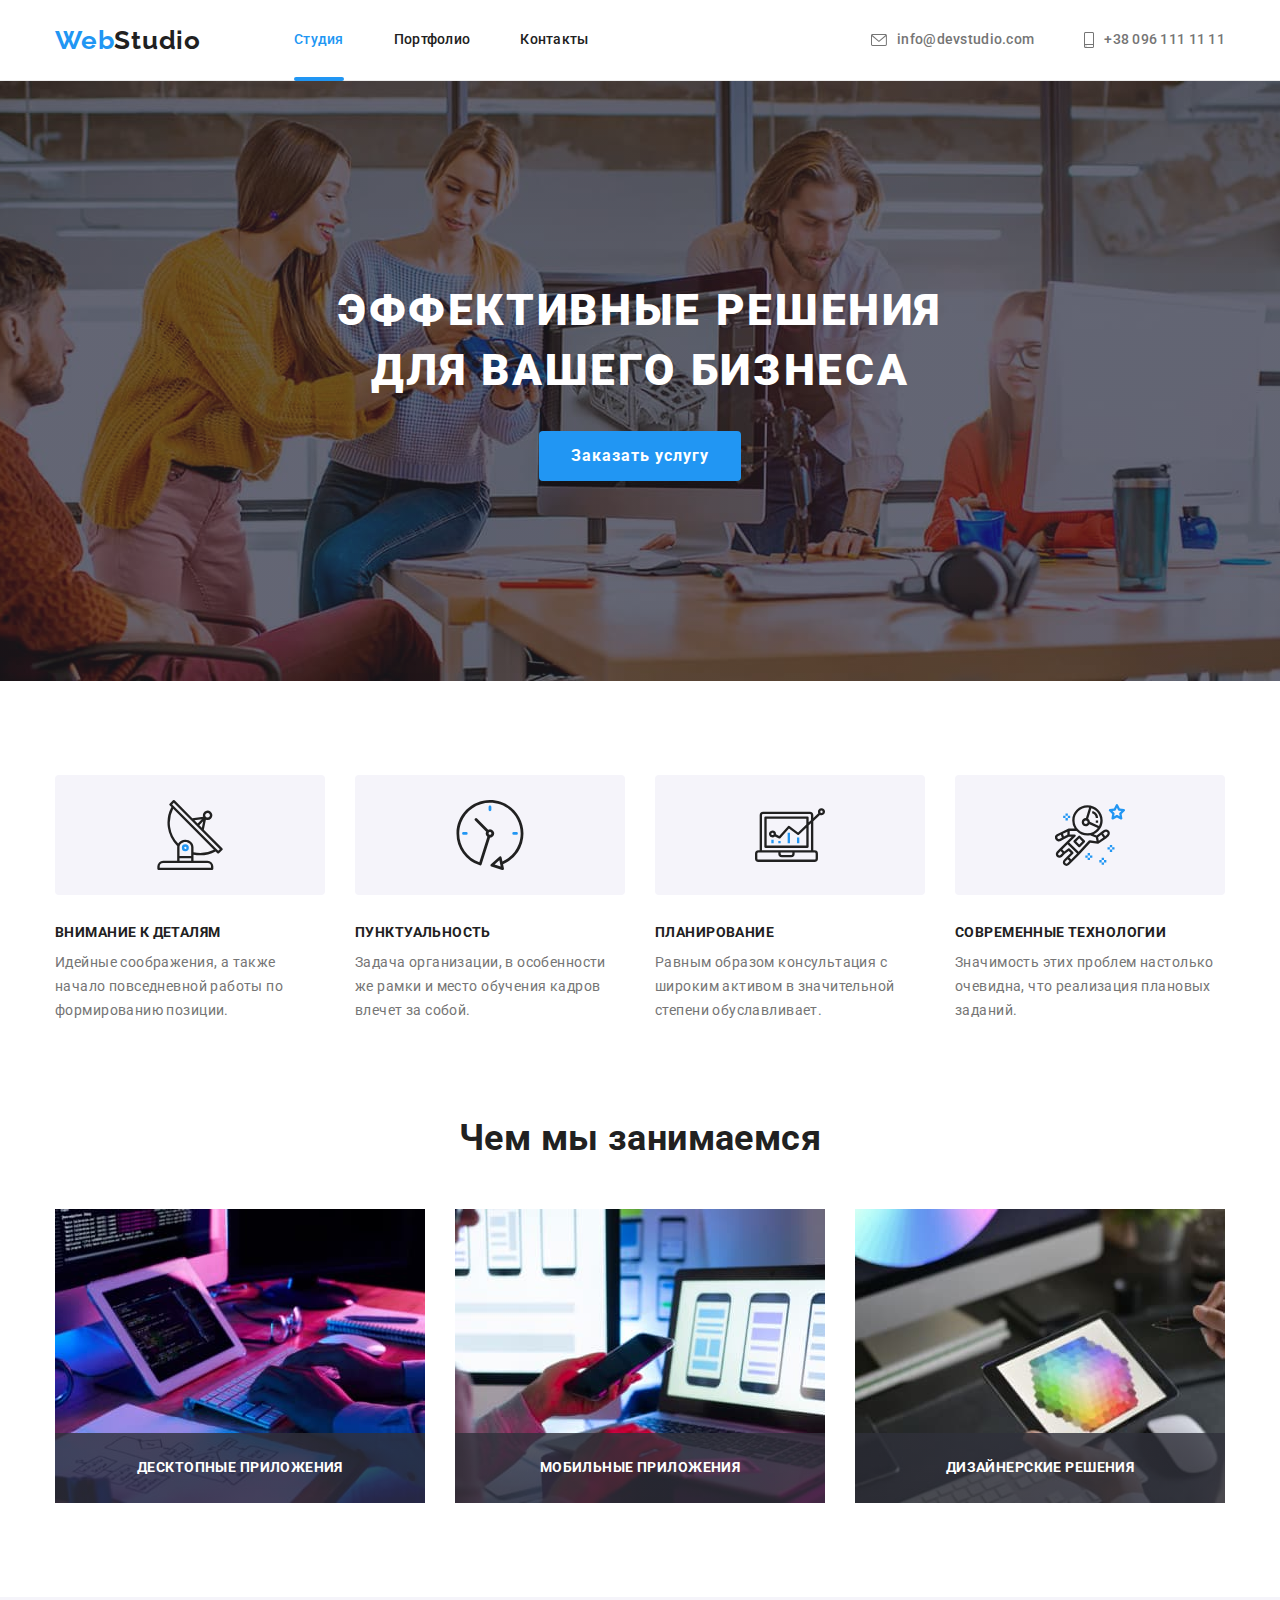
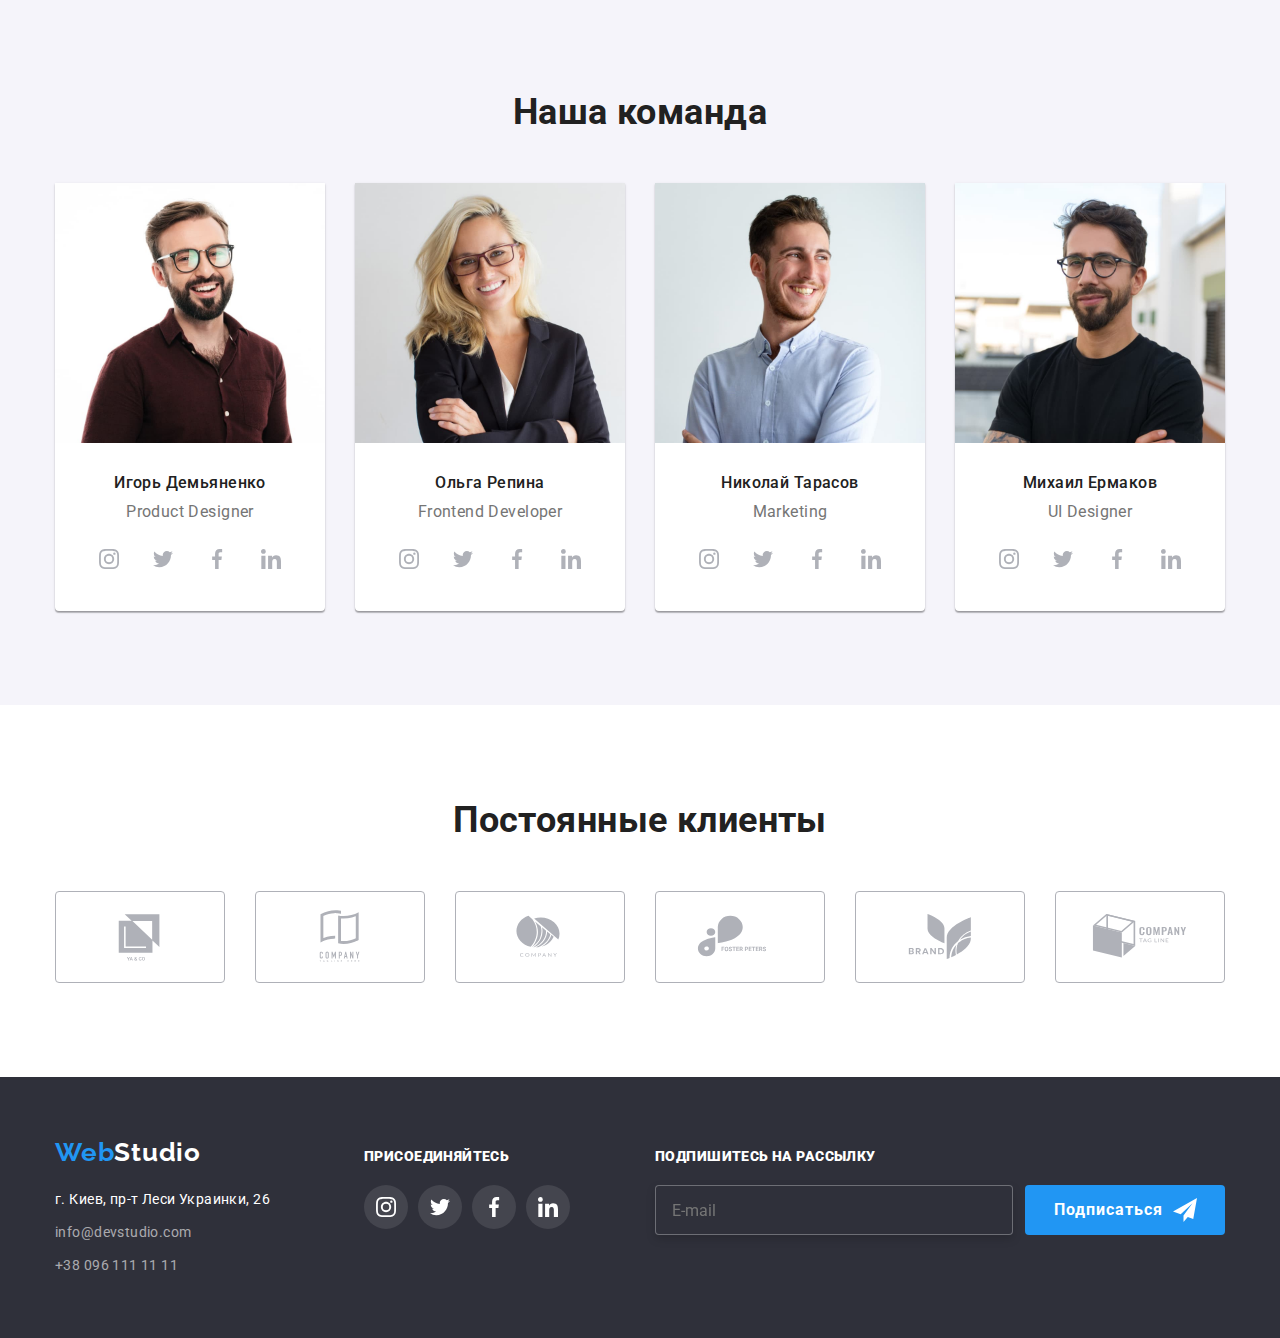
==== index.html @ 96f89a48 "Клонування" ====
<!DOCTYPE html>
<html lang="ru">
  <head>
    <meta charset="UTF-8" />
    <meta http-equiv="X-UA-Compatible" content="IE=edge" />
    <meta name="viewport" content="width=device-width, initial-scale=1.0" />
    <title>Document</title>
    <!--  Шрифти -->
    <link rel="preconnect" href="https://fonts.googleapis.com" />
    <link rel="preconnect" href="https://fonts.gstatic.com" crossorigin />
    <link
      href="https://fonts.googleapis.com/css2?family=Raleway:wght@700&family=Roboto:wght@400;500;700;900&display=swap"
      rel="stylesheet"
    />
    <!-- Нормалізація стилей -->
    <link
      rel="stylesheet"
      href="https://cdn.jsdelivr.net/npm/modern-normalize@1.1.0/modern-normalize.min.css"
    />
    <!-- Кастомні стилі -->
    <link rel="stylesheet" href="./css/main.min.css" />
    <!-- <link rel="stylesheet" href="./css/styles.css" /> -->
  
  </head>
  <body data-body>
    <!-- Секція header -->
    <header class="header">
      <div class="container header-container">
        <a class="logo link" href="./index.html">
          Web<span class="logo-style-black">Studio</span></a
        >
        <nav class="nav">
          <ul class="header__list list">
            <li class="nav__list-item">
              <a class="nav-link link current--link" href="./index.html"
                >Студия</a
              >
            </li>
            <li class="nav__list-item">
              <a class="nav-link link" href="./portfolio.html">Портфолио</a>
            </li>
            <li class="nav__list-item">
              <a class="nav-link link" href="#">Контакты</a>
            </li>
          </ul>
        </nav>
        <ul class="contact header__list list">
          <li class="contact-mail">
            <a class="contact-list link" href="mailto:info@devstudio.com">
              <svg class="contact--icon" width="16" height="12">
                <use href="./images/icons.svg#icon-envelope"></use></svg
              >info@devstudio.com</a
            >
          </li>
          <li class="contact-telephone">
            <a class="contact-list link" href="tel:+380961111111">
              <svg class="contact--icon" width="10" height="16">
                <use href="./images/icons.svg#icon-smartphone"></use>
              </svg>
              +38 096 111 11 11</a
            >
          </li>
        </ul>
      </div>
    </header>
    <!-- Блок унікального контенту на сторінці -->
    <main>
      <!-- Секція Hero -->
      <section class="hero">
        <div class="container">
          <h1 class="main-title">Эффективные решения для вашего бизнеса</h1>
          <button class="btn-main" type="button" data-modal-open>
            Заказать услугу
          </button>
        </div>
      </section>
      <!-- Модальне вікно -->
      <div class="backdrop is-hidden" data-modal>
        <div class="modal">
          <button class="modal-close-btn" type="button" data-modal-close>
            <svg width="18" height="18">
              <use href="./images/icons.svg#icon-closeclose-black"></use>
            </svg>
          </button>
          <form>
            <strong class="sign-up-text"
              >Оставьте свои данные, мы вам перезвоним</strong
            >

            <!-- <span class="agreement-text">Имя</span> -->

            <label for="name" class="form-field">Имя</label>
            <div class="position-icon">
              <input
                class="form-stroke"
                type="text"
                name="name"
                required
                id="name"
              />
              <svg class="icon-inputs" width="12" height="12">
                <use
                  class="modal-form-icon"
                  href="./images/icons.svg#icon-name"
                ></use>
              </svg>
            </div>

            <!-- <span class="agreement-text">Телефон</span> -->
            <label for="tel" class="form-field">Телефон</label>
            <div class="position-icon">
              <input
                class="form-stroke"
                type="tel"
                name="user-tel"
                required
                id="tel"
              />
              <svg class="icon-inputs" width="13" height="13">
                <use href="./images/icons.svg#icon-tel"></use>
              </svg>
            </div>

            <!-- <span class="agreement-text">Почта</span> -->
            <label for="email" class="form-field">Почта</label>
            <div class="position-icon">
              <input
                class="form-stroke"
                type="email"
                name="user-mail"
                required
                id="email"
                placeholder=" "
              />
              <svg class="icon-inputs" width="15" height="12">
                <use href="./images/icons.svg#email-modal-form"></use>
              </svg>
            </div>

            <!-- <span class="agreement-text">Комментарий</span> -->
            <label class="form-field-last">Комментарий</label>
            <div class="position-icon">
              <textarea
                class="form-stroke-comment"
                name="user-comment"
                placeholder="Введите текст"
              ></textarea>
            </div>

            <!-- Agreement -->
            <label class="label-agreement">
              <input class="check-input" type="checkbox" required />
              <span class="checkbox-icon"> </span>
              <span>
                Соглашаюсь с рассылкой и принимаю
                <a class="terms-agreement" href="">Условия договора</a></span
              >
            </label>

            <button class="btn-modal" type="submit">Отправить</button>
          </form>
        </div>
      </div>
      <!-- Секція Benefits -->
      <section class="benefits section">
        <div class="container">
          <h2 class="visually-hidden">Преимущества</h2>
          <ul class="list benefits-list">
            <li class="benefits-title about__benefits__list">
              <div class="benefits-link">
                <svg class="benefits--icon" width="70" height="70">
                  <use href="./images/icons.svg#icon-antenna"></use>
                </svg>
              </div>
              <h3 class="section-tittle tittle-small">Внимание к деталям</h3>
              <p class="benefits-text">
                Идейные соображения, а также начало повседневной работы по
                формированию позиции.
              </p>
            </li>

            <li class="benefits-title about__benefits__list">
              <div class="benefits-link">
                <svg class="benefits--icon" width="70" height="70">
                  <use href="./images/icons.svg#icon-clock"></use>
                </svg>
              </div>
              <h3 class="section-tittle tittle-small">Пунктуальность</h3>
              <p class="benefits-text">
                Задача организации, в особенности же рамки и место обучения
                кадров влечет за собой.
              </p>
            </li>

            <li class="benefits-title about__benefits__list">
              <div class="benefits-link">
                <svg class="benefits--icon" width="70" height="70">
                  <use href="./images/icons.svg#icon-diagram"></use>
                </svg>
              </div>
              <h3 class="section-tittle tittle-small">Планирование</h3>
              <p class="benefits-text">
                Равным образом консультация с широким активом в значительной
                степени обуславливает.
              </p>
            </li>

            <li class="benefits-title about__benefits__list">
              <div class="benefits-link">
                <svg class="benefits--icon" width="70" height="70">
                  <use href="./images/icons.svg#icon-astronaut"></use>
                </svg>
              </div>
              <h3 class="section-tittle tittle-small">
                Современные технологии
              </h3>
              <p class="benefits-text">
                Значимость этих проблем настолько очевидна, что реализация
                плановых заданий.
              </p>
            </li>
          </ul>
        </div>
      </section>
      <!-- Секція  About -->
      <section class="about">
        <div class="container">
          <h2 class="section-tittle tittle-big">Чем мы занимаемся</h2>
          <ul class="list about-list">
            <li class="about__benefits__list img__wrapper">
              <img src="./images/img1.jpg" alt="Верстка" width="370" />
              <p class="about-desk">Десктопные приложения</p>
            </li>
            <li class="about__benefits__list img__wrapper">
              <img src="./images/img2.jpg" alt="Дизайн" width="370" />
              <p class="about-desk">Мобильные приложения</p>
            </li>
            <li class="about__benefits__list img__wrapper">
              <img
                src="./images/img3.jpg"
                alt="Внешнее оформление"
                width="370"
              />
              <p class="about-desk">Дизайнерские решения</p>
            </li>
          </ul>
        </div>
      </section>
      <!-- Секція Team -->
      <section class="team-section section">
        <div class="container">
          <h2 class="section-tittle tittle-big">Наша команда</h2>
          <ul class="list team-list">
            <li class="team-item team-group">
              <img src="./images/imgigor.jpg" alt="Игорь" width="270" />
              <div class="team">
                <h3 class="section-team">Игорь Демьяненко</h3>
                <p class="text-team">Product Designer</p>
                <ul class="list social-media">
                  <li class="social-media-item">
                    <a class="social-media-link" href="">
                      <svg class="social-media-icon" width="20" height="20">
                        <use href="./images/icons.svg#icon-instagram"></use>
                      </svg>
                    </a>
                  </li>
                  <li class="social-media-item">
                    <a class="social-media-link" href="">
                      <svg class="social-media-icon" width="20" height="20">
                        <use href="./images/icons.svg#icon-twitter"></use>
                      </svg>
                    </a>
                  </li>
                  <li class="social-media-item">
                    <a class="social-media-link" href="">
                      <svg class="social-media-icon" width="20" height="20">
                        <use href="./images/icons.svg#icon-facebook"></use>
                      </svg>
                    </a>
                  </li>
                  <li class="social-media-item">
                    <a class="social-media-link" href="">
                      <svg class="social-media-icon" width="20" height="20">
                        <use href="./images/icons.svg#icon-linkedin"></use>
                      </svg>
                    </a>
                  </li>
                </ul>
              </div>
            </li>
            <li class="team-item team-group">
              <img src="./images/imgolga.jpg" alt="Ольга" width="270" />
              <div class="team">
                <h3 class="section-team">Ольга Репина</h3>
                <p class="text-team">Frontend Developer</p>
                <ul class="list social-media">
                  <li class="social-media-item">
                    <a class="social-media-link" href="">
                      <svg class="social-media-icon" width="20" height="20">
                        <use href="./images/icons.svg#icon-instagram"></use>
                      </svg>
                    </a>
                  </li>
                  <li class="social-media-item">
                    <a class="social-media-link" href="">
                      <svg class="social-media-icon" width="20" height="20">
                        <use href="./images/icons.svg#icon-twitter"></use>
                      </svg>
                    </a>
                  </li>
                  <li class="social-media-item">
                    <a class="social-media-link" href="">
                      <svg class="social-media-icon" width="20" height="20">
                        <use href="./images/icons.svg#icon-facebook"></use>
                      </svg>
                    </a>
                  </li>
                  <li class="social-media-item">
                    <a class="social-media-link" href="">
                      <svg class="social-media-icon" width="20" height="20">
                        <use href="./images/icons.svg#icon-linkedin"></use>
                      </svg>
                    </a>
                  </li>
                </ul>
              </div>
            </li>
            <li class="team-item team-group">
              <img src="./images/imgnikolaj.jpg" alt="Николай" width="270" />
              <div class="team">
                <h3 class="section-team">Николай Тарасов</h3>
                <p class="text-team">Marketing</p>
                <ul class="list social-media">
                  <li class="social-media-item">
                    <a class="social-media-link" href="">
                      <svg class="social-media-icon" width="20" height="20">
                        <use href="./images/icons.svg#icon-instagram"></use>
                      </svg>
                    </a>
                  </li>
                  <li class="social-media-item">
                    <a class="social-media-link" href="">
                      <svg class="social-media-icon" width="20" height="20">
                        <use href="./images/icons.svg#icon-twitter"></use>
                      </svg>
                    </a>
                  </li>
                  <li class="social-media-item">
                    <a class="social-media-link" href="">
                      <svg class="social-media-icon" width="20" height="20">
                        <use href="./images/icons.svg#icon-facebook"></use>
                      </svg>
                    </a>
                  </li>
                  <li class="social-media-item">
                    <a class="social-media-link" href="">
                      <svg class="social-media-icon" width="20" height="20">
                        <use href="./images/icons.svg#icon-linkedin"></use>
                      </svg>
                    </a>
                  </li>
                </ul>
              </div>
            </li>
            <li class="team-item team-group">
              <img src="./images/imgmihail.jpg" alt="Михаил" width="270" />
              <div class="team">
                <h3 class="section-team">Михаил Ермаков</h3>
                <p class="text-team">UI Designer</p>
                <ul class="list social-media">
                  <li class="social-media-item">
                    <a aria-label="instagram" class="social-media-link" href="">
                      <svg class="social-media-icon" width="20" height="20">
                        <use href="./images/icons.svg#icon-instagram"></use>
                      </svg>
                    </a>
                  </li>
                  <li class="social-media-item">
                    <a aria-label="twitter" class="social-media-link" href="">
                      <svg class="social-media-icon" width="20" height="20">
                        <use href="./images/icons.svg#icon-twitter"></use>
                      </svg>
                    </a>
                  </li>
                  <li class="social-media-item">
                    <a aria-label="facebook" class="social-media-link" href="">
                      <svg class="social-media-icon" width="20" height="20">
                        <use href="./images/icons.svg#icon-facebook"></use>
                      </svg>
                    </a>
                  </li>
                  <li class="social-media-item">
                    <a aria-label="linkedin" class="social-media-link" href="">
                      <svg class="social-media-icon" width="20" height="20">
                        <use href="./images/icons.svg#icon-linkedin"></use>
                      </svg>
                    </a>
                  </li>
                </ul>
              </div>
            </li>
          </ul>
        </div>
      </section>
      <!-- Секція Regulars -->
      <section class="section">
        <div class="container">
          <h2 class="section-tittle tittle-big">Постоянные клиенты</h2>

          <ul class="list regulars-list">
            <li class="regulars-item">
              <a class="logo-list link" href=""
                ><svg class="regulars-logo" width="106" height="60">
                  <use href="./images/icons.svg#icon-logo-1"></use></svg
              ></a>
            </li>
            <li class="regulars-item">
              <a class="logo-list link" href=""
                ><svg class="regulars-logo" width="106" height="60">
                  <use href="./images/icons.svg#icon-logo-2"></use></svg
              ></a>
            </li>
            <li class="regulars-item">
              <a class="logo-list link" href=""
                ><svg class="regulars-logo" width="106" height="60">
                  <use href="./images/icons.svg#icon-logo-3"></use></svg
              ></a>
            </li>
            <li class="regulars-item">
              <a class="logo-list link" href=""
                ><svg class="regulars-logo" width="106" height="60">
                  <use href="./images/icons.svg#icon-logo-4"></use></svg
              ></a>
            </li>
            <li class="regulars-item">
              <a class="logo-list link" href=""
                ><svg class="regulars-logo" width="106" height="60">
                  <use href="./images/icons.svg#icon-logo-5"></use></svg
              ></a>
            </li>
            <li class="regulars-item">
              <a class="logo-list link" href=""
                ><svg class="regulars-logo" width="106" height="60">
                  <use href="./images/icons.svg#icon-logo-6"></use></svg
              ></a>
            </li>
          </ul>
        </div>
      </section>
    </main>
    <!-- Секція футер -->
    <footer class="page-footer">
      <div class="container footer-box">
        <div class="footer-item-adress">
          <a class="logo link footer-logo" href="./index.html">
            Web<span class="logo-style-white">Studio</span></a
          >
          <address class="footer-logo">
            <ul class="list">
              <li class="footer-text">
                <a
                  class="footer-address footer-address-link link"
                  href="https://goo.gl/maps/SEVTVgyHEndxwq1x7"
                  target="_blank"
                  rel="noreferrer noopener"
                  >г. Киев, пр-т Леси Украинки, 26</a
                >
              </li>
              <li class="footer-text">
                <a
                  class="footer-address footer-address-mail-tel link"
                  href="mailto:info@devstudio.com"
                  >info@devstudio.com</a
                >
              </li>
              <li class="footer-text">
                <a
                  class="footer-address footer-address-mail-tel link"
                  href="tel:+380961111111"
                  >+38 096 111 11 11</a
                >
              </li>
            </ul>
          </address>
        </div>
        <div>
          <p class="section-footer tittle-small">
            <strong>присоединяйтесь</strong>
          </p>
          <ul class="list join-box">
            <li class="footer-social-list">
              <a aria-label="instagram" class="footer-item-link" href="">
                <svg class="social-media-icon" width="20" height="20">
                  <use href="./images/icons.svg#icon-instagram"></use>
                </svg>
              </a>
            </li>
            <li class="footer-social-list">
              <a aria-label="twitter" class="footer-item-link" href="">
                <svg class="social-media-icon" width="20" height="20">
                  <use href="./images/icons.svg#icon-twitter"></use>
                </svg>
              </a>
            </li>
            <li class="footer-social-list">
              <a aria-label="facebook" class="footer-item-link" href="">
                <svg class="social-media-icon" width="20" height="20">
                  <use href="./images/icons.svg#icon-facebook"></use>
                </svg>
              </a>
            </li>
            <li class="footer-social-list">
              <a aria-label="linkedin" class="footer-item-link" href="">
                <svg class="social-media-icon" width="20" height="20">
                  <use href="./images/icons.svg#icon-linkedin"></use>
                </svg>
              </a>
            </li>
          </ul>
        </div>
        <div class="footer-button">
          <p class="section-footer tittle-small">
            <strong>Подпишитесь на рассылку</strong>
          </p>
          <form class="footer-subscribe-section">
            <input
              class="footer-subscribe"
              type="email"
              name="user-mail"
              required
              placeholder="E-mail"
            />
            <button class="btn-footer" type="submit">
              Подписаться<svg class="button-send" width="24" height="24">
                <use href="./images/icons.svg#icon-icon_send"></use>
              </svg>
            </button>
          </form>
        </div>
      </div>
    </footer>
    <script src="./js/modal.js"></script>
  </body>
</html>
---- css/main.min.css ----
.visually-hidden{position:absolute;width:1px;height:1px;margin:-1px;border:0;padding:0;white-space:nowrap;-webkit-clip-path:inset(100%);clip-path:inset(100%);clip:rect(0 0 0 0);overflow:hidden}:root{--main-font: "Roboto";--secondary-font: "Raleway";--main-txt-cl: #757575;--accent-cl: #2196f3;--black-cl: #212121;--white-cl: #ffffff;--hero-footer-bg-cl: #2f303a;--footer-mail-tel-cl: rgba(255, 255, 255, 0.6);--second-cl-btn-main: #188ce8;--background-btn: #f5f4fa;--portfolio-cl: #eeeeee;--header-cl: #ececec;--icon-cl: #afb1b8;--footer-bcg-cl: rgba(255, 255, 255, 0.1);--color-overlay: rgba(33, 150, 243, 0.9);--form-cl: rgba(33, 33, 33, 0.2);--indent: 30px;--anim: 250ms cubic-bezier(0.4, 0, 0.2, 1)}h1,h2,h3,p{margin:0}img{display:block;max-width:100%;height:auto}.list{list-style:none;margin:0;padding:0}.no-scroll{overflow:hidden}.link{text-decoration:none}body{font-family:"Roboto",sans-serif;font-size:14px;letter-spacing:.03em;color:var(--main-txt-cl);background-color:var(--white-cl)}.no-scroll{overflow:hidden}.section{padding-top:94px;padding-bottom:94px}h1,h2,h3,p{margin:0}img{display:block;max-width:100%;height:auto}.list{list-style:none;margin:0;padding:0}.no-scroll{overflow:hidden}.link{text-decoration:none}.card-set{display:-webkit-box;display:-ms-flexbox;display:flex;-ms-flex-wrap:wrap;flex-wrap:wrap;margin-left:calc(-1*var(--indent));margin-top:calc(-1*var(--indent))}.card-set-item{-ms-flex-preferred-size:calc(33.3333333333% - var(--indent));flex-basis:calc(33.3333333333% - var(--indent));margin-left:var(--indent);margin-top:var(--indent)}.overlay-card{position:relative;overflow:hidden}.portfolio-overlay{position:absolute;display:-webkit-box;display:-ms-flexbox;display:flex;-webkit-box-align:center;-ms-flex-align:center;align-items:center;-webkit-box-pack:center;-ms-flex-pack:center;justify-content:center;background-color:var(--color-overlay);top:0;left:0;width:100%;height:100%;padding:63px 24px;-webkit-transform:translateY(100%);transform:translateY(100%);-webkit-transition:-webkit-transform var(--anim);transition:-webkit-transform var(--anim);transition:transform var(--anim);transition:transform var(--anim), -webkit-transform var(--anim);font-size:18px;letter-spacing:.03em;line-height:1.56;color:var(--white-cl)}.portfolio-block:hover .portfolio-overlay,.portfolio-block:focus .portfolio-overlay{-webkit-transform:translateY(0);transform:translateY(0)}.portfolio-block{display:block;-webkit-transition:-webkit-box-shadow var(--anim);transition:-webkit-box-shadow var(--anim);transition:box-shadow var(--anim);transition:box-shadow var(--anim), -webkit-box-shadow var(--anim)}.portfolio-block:hover,.portfolio-block:focus{-webkit-box-shadow:0px 1px 1px rgba(0,0,0,.12),0px 4px 4px rgba(0,0,0,.06),1px 4px 6px rgba(0,0,0,.16);box-shadow:0px 1px 1px rgba(0,0,0,.12),0px 4px 4px rgba(0,0,0,.06),1px 4px 6px rgba(0,0,0,.16)}.text-frame{padding:20px 24px;border:1px solid var(--portfolio-cl);border-top:none}.container{width:1200px;padding-left:15px;padding-right:15px;margin-left:auto;margin-right:auto}.btn-modal{padding:10px 55px 10px 56px;margin-top:30px;margin-left:auto;margin-right:auto;border-radius:4px;border:none;font-family:inherit;font-weight:700;font-size:16px;line-height:1.88;display:-webkit-box;display:-ms-flexbox;display:flex;-webkit-box-align:center;-ms-flex-align:center;align-items:center;text-align:center;letter-spacing:.06em;color:var(--white-cl);background-color:var(--accent-cl);cursor:pointer;-webkit-transition:background-color var(--anim),color var(--anim);transition:background-color var(--anim),color var(--anim)}.btn-modal:hover,.btn-modal:focus{background-color:var(--second-cl-btn-main)}.btn-main{padding:10px 32px;margin-top:30px;margin-left:auto;margin-right:auto;border-radius:4px;border:none;font-family:inherit;font-weight:700;font-size:16px;line-height:1.88;display:-webkit-box;display:-ms-flexbox;display:flex;-webkit-box-align:center;-ms-flex-align:center;align-items:center;text-align:center;letter-spacing:.06em;color:var(--white-cl);background-color:var(--accent-cl);cursor:pointer;-webkit-transition:background-color var(--anim),color var(--anim);transition:background-color var(--anim),color var(--anim)}.btn-main:hover,.btn-main:focus{background-color:var(--second-cl-btn-main)}.btn-footer{width:200px;padding-left:29px;margin-left:12px;border-radius:4px;border:none;font-family:inherit;font-weight:700;font-size:16px;line-height:1.88;display:-webkit-box;display:-ms-flexbox;display:flex;-webkit-box-align:center;-ms-flex-align:center;align-items:center;text-align:center;letter-spacing:.06em;color:var(--white-cl);background-color:var(--accent-cl);cursor:pointer;-webkit-transition:background-color var(--anim),color var(--anim);transition:background-color var(--anim),color var(--anim)}.btn-footer:hover,.btn-footer:focus{background-color:var(--second-cl-btn-main)}.button-send{fill:var(--white-cl);margin-left:10px}.btn-portfolio{padding:6px 22px;border:none;border-radius:4px;font-family:inherit;font-weight:500;font-size:16px;line-height:1.62;text-align:center;letter-spacing:.03em;color:var(--black-cl);background-color:var(--background-btn);cursor:pointer;-webkit-transition:background-color var(--anim),color var(--anim),-webkit-box-shadow var(--anim);transition:background-color var(--anim),color var(--anim),-webkit-box-shadow var(--anim);transition:background-color var(--anim),color var(--anim),box-shadow var(--anim);transition:background-color var(--anim),color var(--anim),box-shadow var(--anim),-webkit-box-shadow var(--anim)}.btn-portfolio:hover,.btn-portfolio:focus{background-color:var(--accent-cl);color:var(--white-cl);-webkit-box-shadow:0px 3px 1px rgba(0,0,0,.1),0px 1px 2px rgba(0,0,0,.08),0px 2px 2px rgba(0,0,0,.12);box-shadow:0px 3px 1px rgba(0,0,0,.1),0px 1px 2px rgba(0,0,0,.08),0px 2px 2px rgba(0,0,0,.12)}.modal-close-btn{position:absolute;top:0;right:0;background-color:var(--white-cl);border-radius:50%;border:1px solid rgba(0,0,0,.1);display:-webkit-box;display:-ms-flexbox;display:flex;-webkit-box-align:center;-ms-flex-align:center;align-items:center;-webkit-box-pack:center;-ms-flex-pack:center;justify-content:center;padding:0;width:30px;height:30px;margin:8px;cursor:pointer;-webkit-transition:fill var(--anim);transition:fill var(--anim)}.modal-close-btn:hover,.modal-close-btn:focus{fill:var(--accent-cl)}.btn-footer{width:200px;padding-left:29px;margin-left:12px;border-radius:4px;border:none;font-family:inherit;font-weight:700;font-size:16px;line-height:1.88;display:-webkit-box;display:-ms-flexbox;display:flex;-webkit-box-align:center;-ms-flex-align:center;align-items:center;text-align:center;letter-spacing:.06em;color:var(--white-cl);background-color:var(--accent-cl);cursor:pointer;-webkit-transition:background-color var(--anim),color var(--anim);transition:background-color var(--anim),color var(--anim)}.btn-footer:hover,.btn-footer:focus{background-color:var(--second-cl-btn-main)}.button-send{fill:var(--white-cl);margin-left:10px}.list-button{display:-webkit-box;display:-ms-flexbox;display:flex;-webkit-box-pack:center;-ms-flex-pack:center;justify-content:center;margin-bottom:50px}.portfolio-btn-list:not(:last-child){margin-right:8px}.btn-portfolio{padding:6px 22px;border:none;border-radius:4px;font-family:inherit;font-weight:500;font-size:16px;line-height:1.62;text-align:center;letter-spacing:.03em;color:var(--black-cl);background-color:var(--background-btn);cursor:pointer;-webkit-transition:background-color var(--anim),color var(--anim),-webkit-box-shadow var(--anim);transition:background-color var(--anim),color var(--anim),-webkit-box-shadow var(--anim);transition:background-color var(--anim),color var(--anim),box-shadow var(--anim);transition:background-color var(--anim),color var(--anim),box-shadow var(--anim),-webkit-box-shadow var(--anim)}.btn-portfolio:hover,.btn-portfolio:focus{background-color:var(--accent-cl);color:var(--white-cl);-webkit-box-shadow:0px 3px 1px rgba(0,0,0,.1),0px 1px 2px rgba(0,0,0,.08),0px 2px 2px rgba(0,0,0,.12);box-shadow:0px 3px 1px rgba(0,0,0,.1),0px 1px 2px rgba(0,0,0,.08),0px 2px 2px rgba(0,0,0,.12)}.main-title{width:696px;margin-left:auto;margin-right:auto;font-weight:900;font-size:44px;text-align:center;line-height:1.36;letter-spacing:.06em;text-transform:uppercase;color:var(--white-cl)}.section-tittle{font-weight:700;color:var(--black-cl)}.tittle-big{font-size:36px;line-height:1.17;text-align:center;margin-bottom:50px}.tittle-small{font-size:14px;line-height:1.14;text-transform:uppercase}.tittle-portfolio{font-weight:700;font-size:18px;line-height:2;letter-spacing:.06em;color:var(--black-cl);margin-bottom:4px}.text-portfolio{font-size:16px;line-height:1.88;color:var(--main-txt-cl)}.sign-up-text{display:inline-block;color:var(--black-cl);font-size:20px;line-height:23px;text-align:center;margin-bottom:12px}.form-field{display:-webkit-box;display:-ms-flexbox;display:flex;-webkit-box-orient:vertical;-webkit-box-direction:normal;-ms-flex-direction:column;flex-direction:column;text-align:start;font-size:12px;line-height:1.17;letter-spacing:.01em;margin-bottom:4px}.form-field-last{display:-webkit-box;display:-ms-flexbox;display:flex;-webkit-box-orient:vertical;-webkit-box-direction:normal;-ms-flex-direction:column;flex-direction:column;text-align:start;margin-bottom:4px;font-size:12px;line-height:1.17;letter-spacing:.01em}.position-icon{position:relative}.position-icon:focus-within .form-stroke,.position-icon:hover .form-stroke{border-color:var(--color-overlay)}.icon-inputs{position:absolute;top:14px;left:15px;fill:var(--black-cl);-webkit-transition:fill var(--anim);transition:fill var(--anim)}.position-icon:focus-within .icon-inputs,.position-icon:hover .icon-inputs{fill:var(--color-overlay)}.form-stroke{width:448px;height:40px;border:1px solid var(--form-cl);border-radius:4px;padding:12px 16px;padding-left:42px;margin-bottom:10px;outline:rgba(0,0,0,0);-webkit-transition:border-color var(--anim);transition:border-color var(--anim)}.form-stroke-comment{width:448px;height:120px;border:1px solid var(--form-cl);border-radius:4px;padding:12px 16px;resize:none;font-size:12px;line-height:1.16;letter-spacing:.01em;margin-bottom:20px;outline:rgba(0,0,0,0);-webkit-transition:border-color var(--anim);transition:border-color var(--anim)}.position-icon:focus-within .form-stroke-comment,.position-icon:hover .form-stroke-comment{border-color:var(--color-overlay)}.terms-agreement{color:var(--color-overlay)}.backdrop{position:fixed;top:0;left:0;z-index:1000;width:100%;height:100%;background-color:rgba(0,0,0,.2);opacity:1;visibility:visible;pointer-events:initial;-webkit-transition:opacity var(--anim),visibility var(--anim);transition:opacity var(--anim),visibility var(--anim)}.is-hidden{opacity:0;visibility:hidden;pointer-events:none}.modal{position:absolute;top:50%;left:50%;-webkit-transform:translate(-50%, -50%);transform:translate(-50%, -50%);width:528px;height:581px;padding:40px;background-color:var(--white-cl);-webkit-box-shadow:0px 1px 3px rgba(0,0,0,.12),0px 1px 1px rgba(0,0,0,.14),0px 2px 1px rgba(0,0,0,.2);box-shadow:0px 1px 3px rgba(0,0,0,.12),0px 1px 1px rgba(0,0,0,.14),0px 2px 1px rgba(0,0,0,.2);border-radius:4px}.modal-close-btn{position:absolute;top:0;right:0;background-color:var(--white-cl);border-radius:50%;border:1px solid rgba(0,0,0,.1);display:-webkit-box;display:-ms-flexbox;display:flex;-webkit-box-align:center;-ms-flex-align:center;align-items:center;-webkit-box-pack:center;-ms-flex-pack:center;justify-content:center;padding:0;width:30px;height:30px;margin:8px;cursor:pointer;-webkit-transition:fill var(--anim);transition:fill var(--anim)}.modal-close-btn:hover,.modal-close-btn:focus{fill:var(--accent-cl)}.header{border-bottom:1px solid var(--header-cl)}.header-container{display:-webkit-box;display:-ms-flexbox;display:flex;-webkit-box-align:center;-ms-flex-align:center;align-items:center}.header__list{display:-webkit-box;display:-ms-flexbox;display:flex;margin-left:auto}.header__list .contact-mail+.contact-telephone{margin-left:50px}.logo{font-family:var(--secondary-font),sans-serif;font-weight:700;font-size:26px;line-height:1.19;letter-spacing:.03em;color:var(--accent-cl);margin-right:93px}.logo-style-black{color:var(--black-cl)}.logo-style-white{color:var(--white-cl)}.nav-link{display:block;padding-top:32px;padding-bottom:32px;font-weight:500;font-size:14px;line-height:1.14;letter-spacing:.02em;color:var(--black-cl);-webkit-transition:color var(--anim);transition:color var(--anim)}.nav__list-item:not(:last-child){margin-right:50px}.current--link{position:relative;display:-webkit-box;display:-ms-flexbox;display:flex;-webkit-box-align:center;-ms-flex-align:center;align-items:center;color:var(--accent-cl)}.current--link::before{position:absolute;content:"";bottom:0;left:0;display:inline-block;width:100%;height:4px;background-color:var(--accent-cl);border-radius:2px;-webkit-transform:translateY(1px);transform:translateY(1px)}.nav__list-item{position:relative}.nav__list-item:hover,.nav__list-item:focus{color:var(--accent-cl)}.contact-list{display:-webkit-box;display:-ms-flexbox;display:flex;-webkit-box-align:center;-ms-flex-align:center;align-items:center;font-weight:500;font-size:14px;line-height:1.14;letter-spacing:.02em;color:var(--main-txt-cl);-webkit-transition:color var(--anim);transition:color var(--anim)}.contact-list:hover,.contact-list:focus{color:var(--accent-cl)}.contact--icon{fill:currentColor;margin-right:10px}.hero{background-color:var(--hero-footer-bg-cl);background-image:-webkit-gradient(linear, left top, right top, from(rgba(47, 48, 58, 0.4)), to(rgba(47, 48, 58, 0.4))),url(../images/hero/background.jpg);background-image:linear-gradient(to right, rgba(47, 48, 58, 0.4), rgba(47, 48, 58, 0.4)),url(../images/hero/background.jpg);background-repeat:no-repeat;background-position:center;background-size:cover;max-width:1600px;height:600px;margin-left:auto;margin-right:auto;padding-top:200px;padding-bottom:200px}.benefits-text{font-size:14px;line-height:1.71;margin-top:10px}.benefits-title{max-width:270px}.benefits-list{display:-webkit-box;display:-ms-flexbox;display:flex}.benefits-link{display:-webkit-box;display:-ms-flexbox;display:flex;-webkit-box-align:center;-ms-flex-align:center;align-items:center;-webkit-box-pack:center;-ms-flex-pack:center;justify-content:center;width:270px;height:120px;background-color:var(--background-btn);border-radius:4px;margin-bottom:30px}.benefits--icon{fill:currentColor}.about{padding-bottom:94px}.about__benefits__list:not(:last-child){margin-right:30px}.about-list{display:-webkit-box;display:-ms-flexbox;display:flex;-ms-flex-preferred-size:370px;flex-basis:370px}.img__wrapper{position:relative}.about-desk{display:-webkit-box;display:-ms-flexbox;display:flex;-webkit-box-pack:center;-ms-flex-pack:center;justify-content:center;-webkit-box-align:center;-ms-flex-align:center;align-items:center;font-weight:700;color:var(--white-cl);font-size:14px;line-height:1.14;text-transform:uppercase;position:absolute;background-image:-webkit-gradient(linear, left top, right top, from(rgba(47, 48, 58, 0.8)), to(rgba(47, 48, 58, 0.8)));background-image:linear-gradient(to right, rgba(47, 48, 58, 0.8), rgba(47, 48, 58, 0.8));width:370px;height:70px;bottom:0}.team-list{display:-webkit-box;display:-ms-flexbox;display:flex}.team-group{-ms-flex-preferred-size:270px;flex-basis:270px;background-color:var(--white-cl);-webkit-box-shadow:0px 1px 3px rgba(0,0,0,.12),0px 1px 1px rgba(0,0,0,.14),0px 2px 1px rgba(0,0,0,.2);box-shadow:0px 1px 3px rgba(0,0,0,.12),0px 1px 1px rgba(0,0,0,.14),0px 2px 1px rgba(0,0,0,.2);border-radius:0px 0px 4px 4px}.team{padding-top:30px;padding-bottom:30px}.section-team{font-weight:500;font-size:16px;line-height:1.19;color:var(--black-cl);text-align:center;margin-bottom:10px}.text-team{margin-bottom:16px;font-size:16px;line-height:1.19;text-align:center}.team-section{background:var(--background-btn)}.team-item:not(:last-child){margin-right:30px}.social-media{display:-webkit-box;display:-ms-flexbox;display:flex;-webkit-box-pack:center;-ms-flex-pack:center;justify-content:center}.social-media-item:not(:last-child){margin-right:10px}.social-media-link{display:-webkit-box;display:-ms-flexbox;display:flex;-webkit-box-align:center;-ms-flex-align:center;align-items:center;-webkit-box-pack:center;-ms-flex-pack:center;justify-content:center;width:44px;height:44px;color:var(--icon-cl);border-radius:50%;-webkit-transition:color var(--anim),background-color var(--anim);transition:color var(--anim),background-color var(--anim)}.social-media-link:hover,.social-media-link:focus{background-color:var(--accent-cl);color:var(--white-cl)}.social-media-icon{fill:currentColor}.regulars-list{display:-webkit-box;display:-ms-flexbox;display:flex;-webkit-box-pack:center;-ms-flex-pack:center;justify-content:center}.regulars-item:not(:last-child){margin-right:30px}.regulars-logo{fill:currentColor}.logo-list{color:var(--icon-cl);display:-webkit-box;display:-ms-flexbox;display:flex;width:170px;height:92px;-webkit-box-pack:center;-ms-flex-pack:center;justify-content:center;-webkit-box-align:center;-ms-flex-align:center;align-items:center;border:1px solid var(--icon-cl);border-radius:4px;-webkit-transition:color var(--anim),border-color var(--anim);transition:color var(--anim),border-color var(--anim)}.logo-list:hover,.logo-list:focus{color:var(--accent-cl);border-color:var(--accent-cl)}.portfolio-block{display:block;-webkit-transition:-webkit-box-shadow var(--anim);transition:-webkit-box-shadow var(--anim);transition:box-shadow var(--anim);transition:box-shadow var(--anim), -webkit-box-shadow var(--anim)}.portfolio-block:hover,.portfolio-block:focus{-webkit-box-shadow:0px 1px 1px rgba(0,0,0,.12),0px 4px 4px rgba(0,0,0,.06),1px 4px 6px rgba(0,0,0,.16);box-shadow:0px 1px 1px rgba(0,0,0,.12),0px 4px 4px rgba(0,0,0,.06),1px 4px 6px rgba(0,0,0,.16)}.text-frame{padding:20px 24px;border:1px solid var(--portfolio-cl);border-top:none}.page-footer{background:var(--hero-footer-bg-cl);padding-top:60px;padding-bottom:60px}.footer-address{font-size:14px;line-height:1.71;letter-spacing:.03em;font-style:normal;-webkit-transition:color var(--anim);transition:color var(--anim)}.footer-address:hover,.footer-address:focus{color:var(--accent-cl)}.footer-box{display:-webkit-box;display:-ms-flexbox;display:flex;-webkit-box-align:baseline;-ms-flex-align:baseline;align-items:baseline}.footer-item-adress{margin-right:70px}.footer-address-link{color:var(--white-cl)}.footer-address-mail-tel{color:var(--footer-mail-tel-cl)}.footer-text:not(:last-child){margin-bottom:9px}.footer-logo{margin-top:20px}.footer-item-link{display:-webkit-box;display:-ms-flexbox;display:flex;-webkit-box-align:center;-ms-flex-align:center;align-items:center;-webkit-box-pack:center;-ms-flex-pack:center;justify-content:center;width:44px;height:44px;color:var(--white-cl);background-color:var(--footer-bcg-cl);border-radius:50%;-webkit-transition:background-color var(--anim);transition:background-color var(--anim)}.footer-item-link:hover,.footer-item-link:focus{background-color:var(--accent-cl)}.section-footer{font-weight:700;color:var(--white-cl);margin-bottom:20px}.footer-social-list{margin-right:10px}.footer-social{display:-webkit-box;display:-ms-flexbox;display:flex;-webkit-box-align:baseline;-ms-flex-align:baseline;align-items:baseline;margin-bottom:20px}.join-box{display:-webkit-box;display:-ms-flexbox;display:flex}.footer-button{margin-left:auto}.footer-subscribe{width:358px;height:50px;padding-left:16px;padding-bottom:15px;padding-top:15px;font-size:16px;line-height:1.14;color:var(--white-cl);background-color:var(--hero-footer-bg-cl);border:1px solid rgba(255,255,255,.3);-webkit-filter:drop-shadow(0px 4px 4px rgba(0, 0, 0, 0.15));filter:drop-shadow(0px 4px 4px rgba(0, 0, 0, 0.15));border-radius:4px;-webkit-transition:border-color var(--anim);transition:border-color var(--anim)}.footer-subscribe-section{display:-webkit-box;display:-ms-flexbox;display:flex}.footer-subscribe-section:hover .footer-subscribe,.footer-subscribe-section:focus .footer-subscribe{border-color:var(--color-overlay)}/*# sourceMappingURL=main.min.css.map */
---- css/styles.css ----

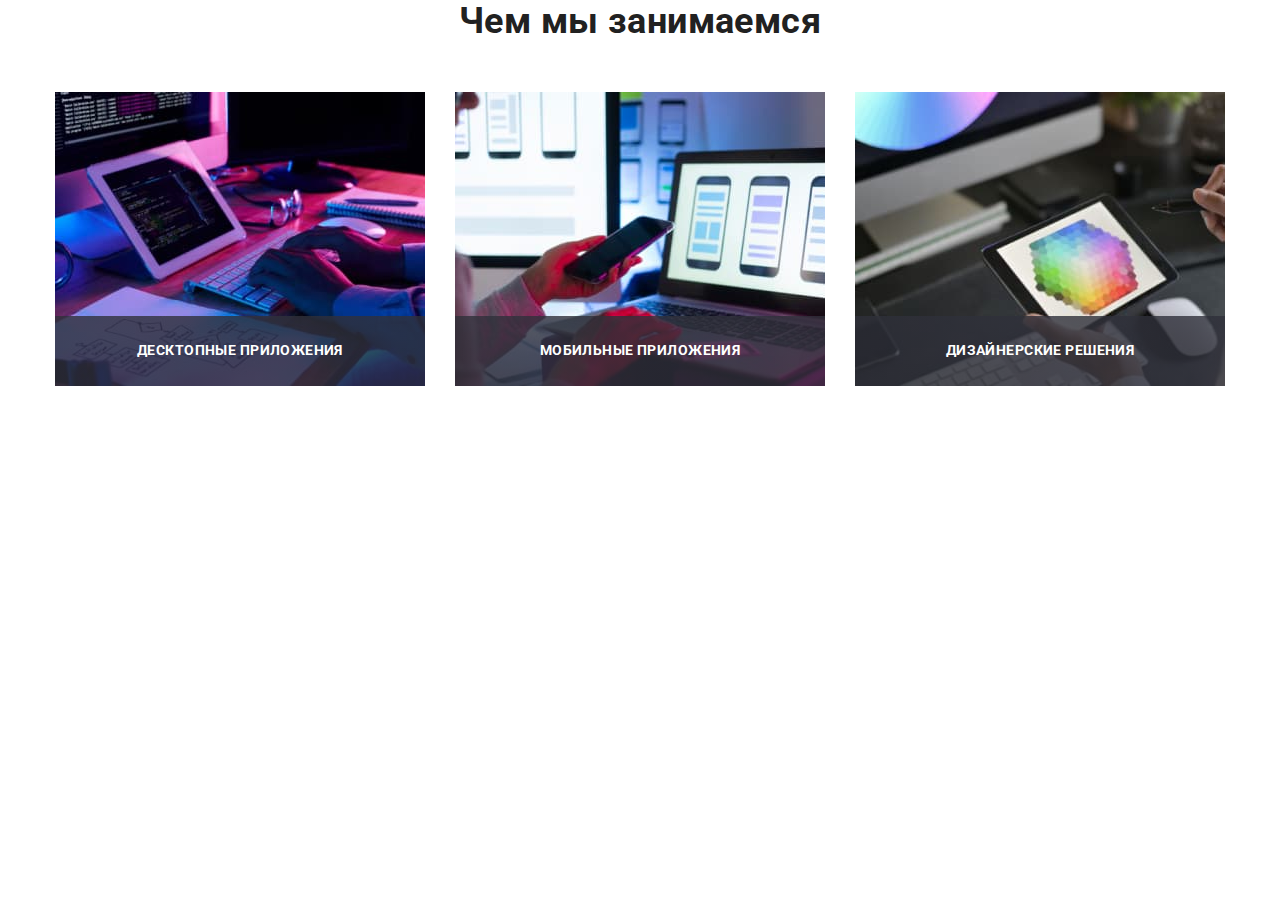
==== commit c9bfa2c2: "комміт" ====
--- a/index.html
+++ b/index.html
@@ -24,7 +24,7 @@
   </head>
   <body data-body>
     <!-- Секція header -->
-    <header class="header">
+    <!-- <header class="header">
       <div class="container header-container">
         <a class="logo link" href="./index.html">
           Web<span class="logo-style-black">Studio</span></a
@@ -62,11 +62,11 @@
           </li>
         </ul>
       </div>
-    </header>
+    </header> -->
     <!-- Блок унікального контенту на сторінці -->
     <main>
       <!-- Секція Hero -->
-      <section class="hero">
+      <!-- <section class="hero">
         <div class="container">
           <h1 class="main-title">Эффективные решения для вашего бизнеса</h1>
           <button class="btn-main" type="button" data-modal-open>
@@ -75,7 +75,7 @@
         </div>
       </section>
       <!-- Модальне вікно -->
-      <div class="backdrop is-hidden" data-modal>
+      <!-- <div class="backdrop is-hidden" data-modal>
         <div class="modal">
           <button class="modal-close-btn" type="button" data-modal-close>
             <svg width="18" height="18">
@@ -86,8 +86,6 @@
             <strong class="sign-up-text"
               >Оставьте свои данные, мы вам перезвоним</strong
             >
-
-            <!-- <span class="agreement-text">Имя</span> -->
 
             <label for="name" class="form-field">Имя</label>
             <div class="position-icon">
@@ -106,7 +104,7 @@
               </svg>
             </div>
 
-            <!-- <span class="agreement-text">Телефон</span> -->
+           
             <label for="tel" class="form-field">Телефон</label>
             <div class="position-icon">
               <input
@@ -121,7 +119,7 @@
               </svg>
             </div>
 
-            <!-- <span class="agreement-text">Почта</span> -->
+            
             <label for="email" class="form-field">Почта</label>
             <div class="position-icon">
               <input
@@ -137,7 +135,7 @@
               </svg>
             </div>
 
-            <!-- <span class="agreement-text">Комментарий</span> -->
+            
             <label class="form-field-last">Комментарий</label>
             <div class="position-icon">
               <textarea
@@ -145,10 +143,10 @@
                 name="user-comment"
                 placeholder="Введите текст"
               ></textarea>
-            </div>
+            </div> -->
 
             <!-- Agreement -->
-            <label class="label-agreement">
+            <!-- <label class="label-agreement">
               <input class="check-input" type="checkbox" required />
               <span class="checkbox-icon"> </span>
               <span>
@@ -162,7 +160,7 @@
         </div>
       </div>
       <!-- Секція Benefits -->
-      <section class="benefits section">
+      <!-- <section class="benefits section">
         <div class="container">
           <h2 class="visually-hidden">Преимущества</h2>
           <ul class="list benefits-list">
@@ -220,8 +218,8 @@
               </p>
             </li>
           </ul>
-        </div>
-      </section>
+        </div> -->
+      </section> 
       <!-- Секція  About -->
       <section class="about">
         <div class="container">
@@ -247,7 +245,7 @@
         </div>
       </section>
       <!-- Секція Team -->
-      <section class="team-section section">
+      <!-- <section class="team-section section">
         <div class="container">
           <h2 class="section-tittle tittle-big">Наша команда</h2>
           <ul class="list team-list">
@@ -401,9 +399,9 @@
             </li>
           </ul>
         </div>
-      </section>
+      </section> --> 
       <!-- Секція Regulars -->
-      <section class="section">
+      <!-- <section class="section">
         <div class="container">
           <h2 class="section-tittle tittle-big">Постоянные клиенты</h2>
 
@@ -446,10 +444,10 @@
             </li>
           </ul>
         </div>
-      </section>
+      </section> -->
     </main>
     <!-- Секція футер -->
-    <footer class="page-footer">
+    <!-- <footer class="page-footer">
       <div class="container footer-box">
         <div class="footer-item-adress">
           <a class="logo link footer-logo" href="./index.html">
@@ -538,7 +536,7 @@
           </form>
         </div>
       </div>
-    </footer>
+    </footer> -->
     <script src="./js/modal.js"></script>
   </body>
 </html>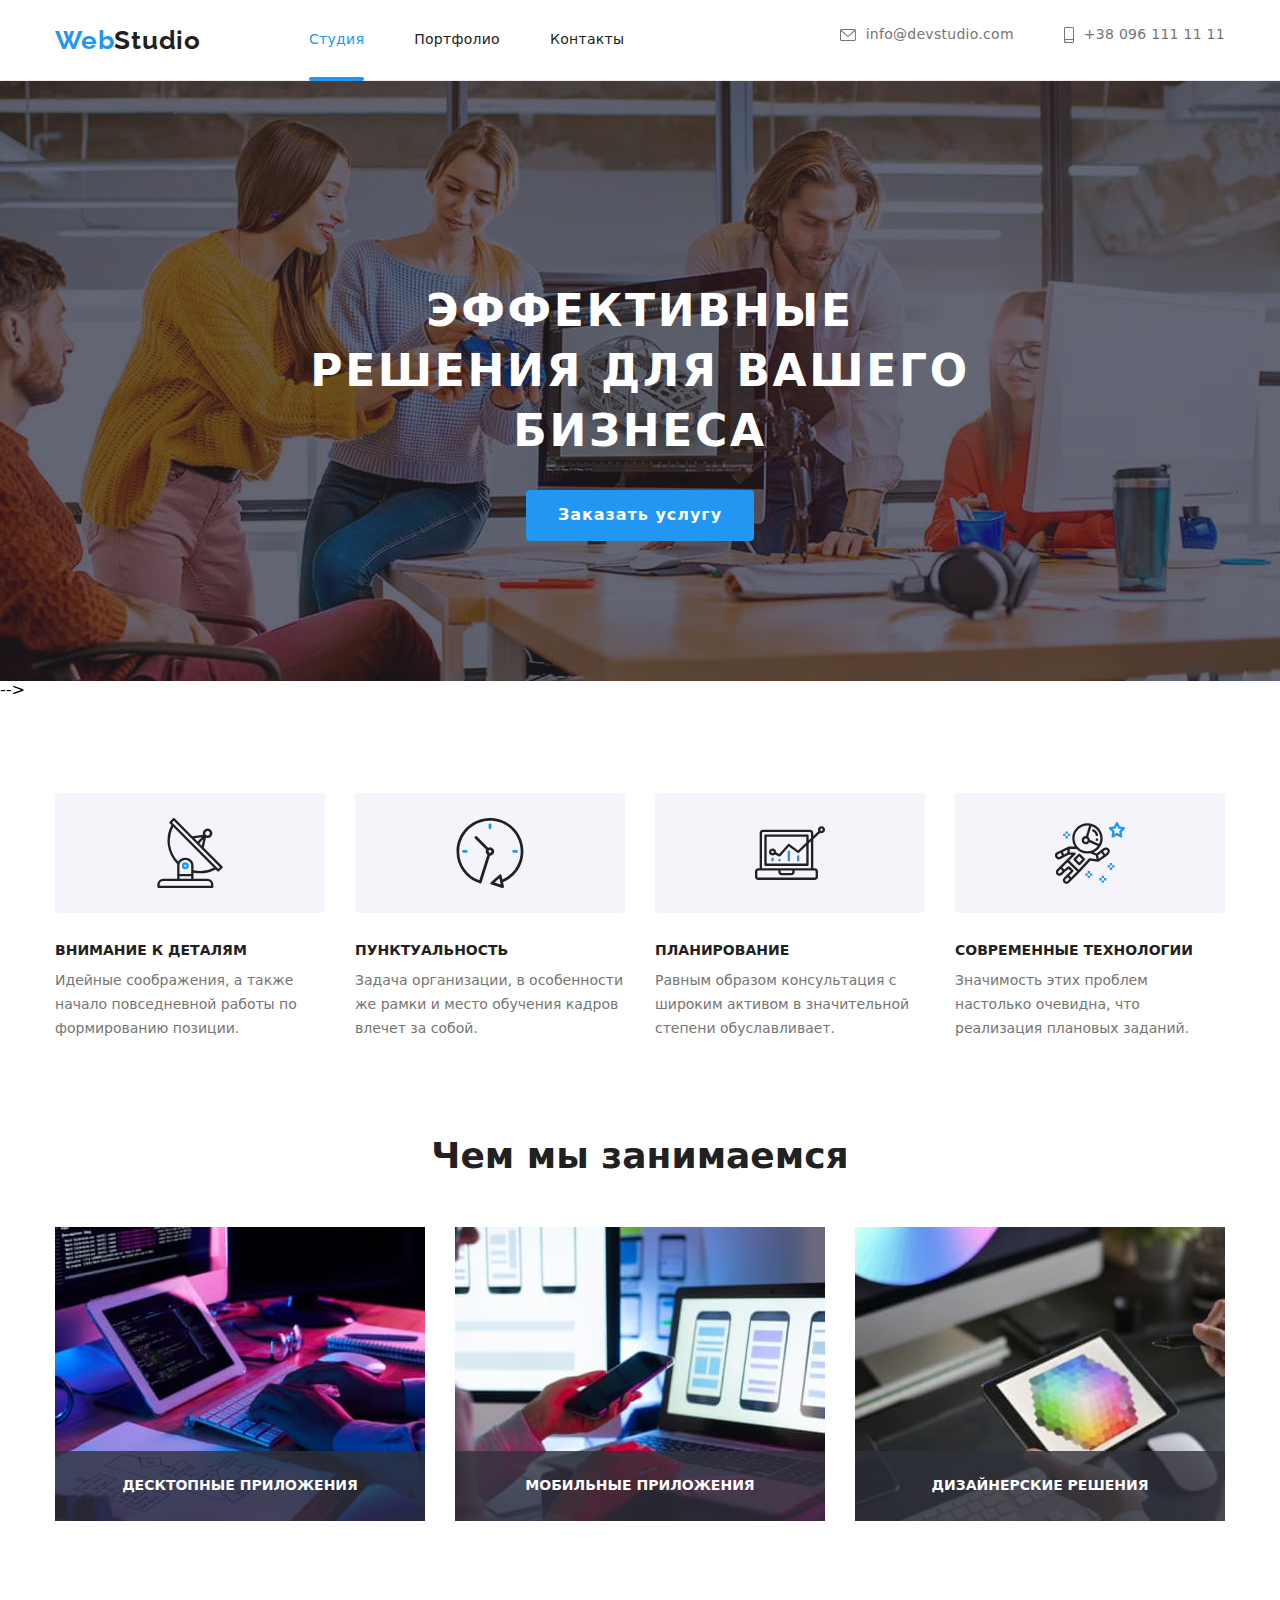
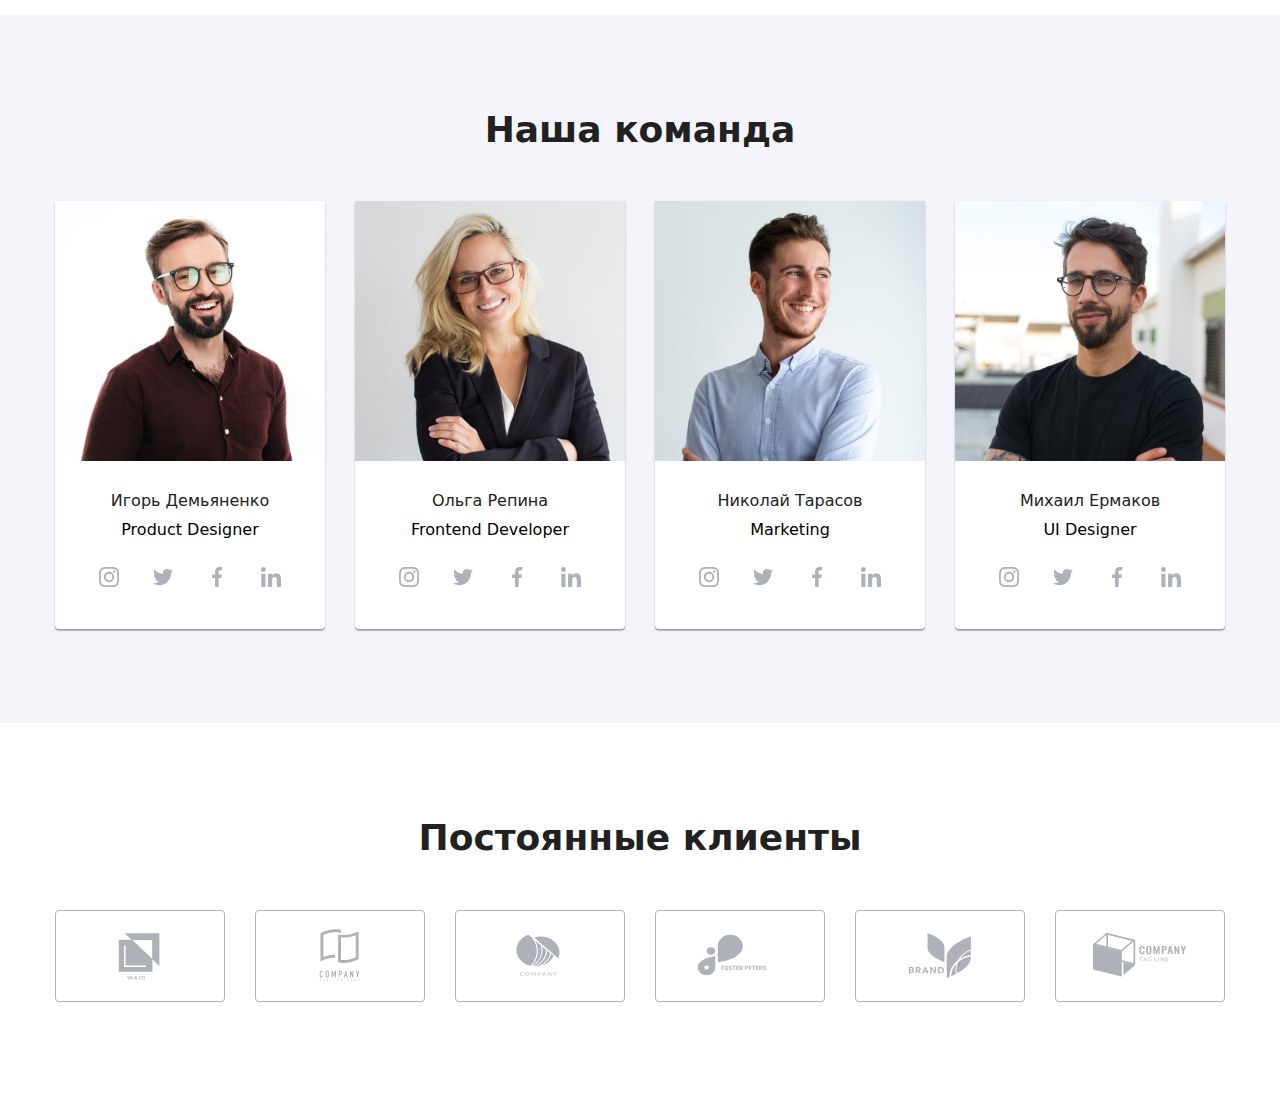
==== commit a44fd288: "коміт" ====
--- a/index.html
+++ b/index.html
@@ -20,15 +20,70 @@
     <!-- Кастомні стилі -->
     <link rel="stylesheet" href="./css/main.min.css" />
     <!-- <link rel="stylesheet" href="./css/styles.css" /> -->
-  
   </head>
   <body data-body>
-    <!-- Секція header -->
-    <!-- <header class="header">
+    <!--  Секція header -->
+    <header class="header">
       <div class="container header-container">
         <a class="logo link" href="./index.html">
           Web<span class="logo-style-black">Studio</span></a
         >
+        <button class="mobile-menu-btn" type="button" data-menu-button>
+          <svg class="mobile-menu-icon" width="40" height="40">
+            <use
+              class="mobile-menu-burger"
+              href="./images/icons.svg#icon-menumobile"
+            ></use>
+            <use
+              class="mobile-menu-close"
+              href="./images/icons.svg#icon-closemobile"
+            ></use>
+          </svg>
+        </button>
+        <!-- Мобільне меню -->
+        <div class="mobil-menu" data-menu>
+          <ul class="list mobile-menu-nav">
+            <li class="mobile-menu-nav-item current">
+              <a class="link mobile-nav-item current" href="./index.html"
+                >Студия</a
+              >
+            </li>
+            <li class="mobile-menu-nav-item">
+              <a class="link mobile-nav-item" href="./portfolio.html"
+                >Портфолио</a
+              >
+            </li>
+            <li class="mobile-menu-nav-item">
+              <a class="link mobile-nav-item" href="">Контакты</a>
+            </li>
+          </ul>
+          <ul class="mobile-menu-contacts list">
+            <li class="mobile-menu-contacts-item">
+              <a class="mobile-menu-tel-mail link accent" href=""
+                >+38 096 111 11 11</a
+              >
+            </li>
+            <li class="mobile-menu-contacts-item">
+              <a class="mobile-menu-tel-mail link" href=""
+                >info@devstudio.com</a
+              >
+            </li>
+          </ul>
+          <ul class="mobile-menu-socials list">
+            <li class="mobile-menu-socials-item">
+              <a class="mobile-menu-socials-link link" href="">Indtagram</a>
+            </li>
+            <li class="mobile-menu-socials-item">
+              <a class="mobile-menu-socials-link link" href="">Twitter</a>
+            </li>
+            <li class="mobile-menu-socials-item">
+              <a class="mobile-menu-socials-link link" href="">Facebook</a>
+            </li>
+            <li class="mobile-menu-socials-item">
+              <a class="mobile-menu-socials-link link" href="">Lindkedin</a>
+            </li>
+          </ul>
+        </div>
         <nav class="nav">
           <ul class="header__list list">
             <li class="nav__list-item">
@@ -53,7 +108,7 @@
             >
           </li>
           <li class="contact-telephone">
-            <a class="contact-list link" href="tel:+380961111111">
+            <a class="accent contact-list link" href="tel:+380961111111">
               <svg class="contact--icon" width="10" height="16">
                 <use href="./images/icons.svg#icon-smartphone"></use>
               </svg>
@@ -62,11 +117,11 @@
           </li>
         </ul>
       </div>
-    </header> -->
+    </header>
     <!-- Блок унікального контенту на сторінці -->
     <main>
       <!-- Секція Hero -->
-      <!-- <section class="hero">
+      <section class="hero">
         <div class="container">
           <h1 class="main-title">Эффективные решения для вашего бизнеса</h1>
           <button class="btn-main" type="button" data-modal-open>
@@ -74,7 +129,8 @@
           </button>
         </div>
       </section>
-      <!-- Модальне вікно -->
+      -->
+      <!-- Модальне вікно  -->
       <!-- <div class="backdrop is-hidden" data-modal>
         <div class="modal">
           <button class="modal-close-btn" type="button" data-modal-close>
@@ -145,8 +201,8 @@
               ></textarea>
             </div> -->
 
-            <!-- Agreement -->
-            <!-- <label class="label-agreement">
+      <!-- Agreement -->
+      <!-- <label class="label-agreement">
               <input class="check-input" type="checkbox" required />
               <span class="checkbox-icon"> </span>
               <span>
@@ -160,7 +216,7 @@
         </div>
       </div>
       <!-- Секція Benefits -->
-      <!-- <section class="benefits section">
+      <section class="benefits section">
         <div class="container">
           <h2 class="visually-hidden">Преимущества</h2>
           <ul class="list benefits-list">
@@ -218,8 +274,8 @@
               </p>
             </li>
           </ul>
-        </div> -->
-      </section> 
+        </div>
+      </section>
       <!-- Секція  About -->
       <section class="about">
         <div class="container">
@@ -245,7 +301,7 @@
         </div>
       </section>
       <!-- Секція Team -->
-      <!-- <section class="team-section section">
+      <section class="team-section section">
         <div class="container">
           <h2 class="section-tittle tittle-big">Наша команда</h2>
           <ul class="list team-list">
@@ -399,9 +455,9 @@
             </li>
           </ul>
         </div>
-      </section> --> 
-      <!-- Секція Regulars -->
-      <!-- <section class="section">
+      </section>
+      <!-- Секція Regulars  -->
+      <section class="section">
         <div class="container">
           <h2 class="section-tittle tittle-big">Постоянные клиенты</h2>
 
@@ -444,9 +500,9 @@
             </li>
           </ul>
         </div>
-      </section> -->
+      </section>
     </main>
-    <!-- Секція футер -->
+    <!-- Секція футер   -->
     <!-- <footer class="page-footer">
       <div class="container footer-box">
         <div class="footer-item-adress">
@@ -538,5 +594,6 @@
       </div>
     </footer> -->
     <script src="./js/modal.js"></script>
+    <script src="./js/menu.js"></script>
   </body>
-</html>+</html>
--- a/css/main.min.css
+++ b/css/main.min.css
@@ -1 +1 @@
-.visually-hidden{position:absolute;width:1px;height:1px;margin:-1px;border:0;padding:0;white-space:nowrap;-webkit-clip-path:inset(100%);clip-path:inset(100%);clip:rect(0 0 0 0);overflow:hidden}:root{--main-font: "Roboto";--secondary-font: "Raleway";--main-txt-cl: #757575;--accent-cl: #2196f3;--black-cl: #212121;--white-cl: #ffffff;--hero-footer-bg-cl: #2f303a;--footer-mail-tel-cl: rgba(255, 255, 255, 0.6);--second-cl-btn-main: #188ce8;--background-btn: #f5f4fa;--portfolio-cl: #eeeeee;--header-cl: #ececec;--icon-cl: #afb1b8;--footer-bcg-cl: rgba(255, 255, 255, 0.1);--color-overlay: rgba(33, 150, 243, 0.9);--form-cl: rgba(33, 33, 33, 0.2);--indent: 30px;--anim: 250ms cubic-bezier(0.4, 0, 0.2, 1)}h1,h2,h3,p{margin:0}img{display:block;max-width:100%;height:auto}.list{list-style:none;margin:0;padding:0}.no-scroll{overflow:hidden}.link{text-decoration:none}body{font-family:"Roboto",sans-serif;font-size:14px;letter-spacing:.03em;color:var(--main-txt-cl);background-color:var(--white-cl)}.no-scroll{overflow:hidden}.section{padding-top:94px;padding-bottom:94px}h1,h2,h3,p{margin:0}img{display:block;max-width:100%;height:auto}.list{list-style:none;margin:0;padding:0}.no-scroll{overflow:hidden}.link{text-decoration:none}.card-set{display:-webkit-box;display:-ms-flexbox;display:flex;-ms-flex-wrap:wrap;flex-wrap:wrap;margin-left:calc(-1*var(--indent));margin-top:calc(-1*var(--indent))}.card-set-item{-ms-flex-preferred-size:calc(33.3333333333% - var(--indent));flex-basis:calc(33.3333333333% - var(--indent));margin-left:var(--indent);margin-top:var(--indent)}.overlay-card{position:relative;overflow:hidden}.portfolio-overlay{position:absolute;display:-webkit-box;display:-ms-flexbox;display:flex;-webkit-box-align:center;-ms-flex-align:center;align-items:center;-webkit-box-pack:center;-ms-flex-pack:center;justify-content:center;background-color:var(--color-overlay);top:0;left:0;width:100%;height:100%;padding:63px 24px;-webkit-transform:translateY(100%);transform:translateY(100%);-webkit-transition:-webkit-transform var(--anim);transition:-webkit-transform var(--anim);transition:transform var(--anim);transition:transform var(--anim), -webkit-transform var(--anim);font-size:18px;letter-spacing:.03em;line-height:1.56;color:var(--white-cl)}.portfolio-block:hover .portfolio-overlay,.portfolio-block:focus .portfolio-overlay{-webkit-transform:translateY(0);transform:translateY(0)}.portfolio-block{display:block;-webkit-transition:-webkit-box-shadow var(--anim);transition:-webkit-box-shadow var(--anim);transition:box-shadow var(--anim);transition:box-shadow var(--anim), -webkit-box-shadow var(--anim)}.portfolio-block:hover,.portfolio-block:focus{-webkit-box-shadow:0px 1px 1px rgba(0,0,0,.12),0px 4px 4px rgba(0,0,0,.06),1px 4px 6px rgba(0,0,0,.16);box-shadow:0px 1px 1px rgba(0,0,0,.12),0px 4px 4px rgba(0,0,0,.06),1px 4px 6px rgba(0,0,0,.16)}.text-frame{padding:20px 24px;border:1px solid var(--portfolio-cl);border-top:none}.container{width:1200px;padding-left:15px;padding-right:15px;margin-left:auto;margin-right:auto}.btn-modal{padding:10px 55px 10px 56px;margin-top:30px;margin-left:auto;margin-right:auto;border-radius:4px;border:none;font-family:inherit;font-weight:700;font-size:16px;line-height:1.88;display:-webkit-box;display:-ms-flexbox;display:flex;-webkit-box-align:center;-ms-flex-align:center;align-items:center;text-align:center;letter-spacing:.06em;color:var(--white-cl);background-color:var(--accent-cl);cursor:pointer;-webkit-transition:background-color var(--anim),color var(--anim);transition:background-color var(--anim),color var(--anim)}.btn-modal:hover,.btn-modal:focus{background-color:var(--second-cl-btn-main)}.btn-main{padding:10px 32px;margin-top:30px;margin-left:auto;margin-right:auto;border-radius:4px;border:none;font-family:inherit;font-weight:700;font-size:16px;line-height:1.88;display:-webkit-box;display:-ms-flexbox;display:flex;-webkit-box-align:center;-ms-flex-align:center;align-items:center;text-align:center;letter-spacing:.06em;color:var(--white-cl);background-color:var(--accent-cl);cursor:pointer;-webkit-transition:background-color var(--anim),color var(--anim);transition:background-color var(--anim),color var(--anim)}.btn-main:hover,.btn-main:focus{background-color:var(--second-cl-btn-main)}.btn-footer{width:200px;padding-left:29px;margin-left:12px;border-radius:4px;border:none;font-family:inherit;font-weight:700;font-size:16px;line-height:1.88;display:-webkit-box;display:-ms-flexbox;display:flex;-webkit-box-align:center;-ms-flex-align:center;align-items:center;text-align:center;letter-spacing:.06em;color:var(--white-cl);background-color:var(--accent-cl);cursor:pointer;-webkit-transition:background-color var(--anim),color var(--anim);transition:background-color var(--anim),color var(--anim)}.btn-footer:hover,.btn-footer:focus{background-color:var(--second-cl-btn-main)}.button-send{fill:var(--white-cl);margin-left:10px}.btn-portfolio{padding:6px 22px;border:none;border-radius:4px;font-family:inherit;font-weight:500;font-size:16px;line-height:1.62;text-align:center;letter-spacing:.03em;color:var(--black-cl);background-color:var(--background-btn);cursor:pointer;-webkit-transition:background-color var(--anim),color var(--anim),-webkit-box-shadow var(--anim);transition:background-color var(--anim),color var(--anim),-webkit-box-shadow var(--anim);transition:background-color var(--anim),color var(--anim),box-shadow var(--anim);transition:background-color var(--anim),color var(--anim),box-shadow var(--anim),-webkit-box-shadow var(--anim)}.btn-portfolio:hover,.btn-portfolio:focus{background-color:var(--accent-cl);color:var(--white-cl);-webkit-box-shadow:0px 3px 1px rgba(0,0,0,.1),0px 1px 2px rgba(0,0,0,.08),0px 2px 2px rgba(0,0,0,.12);box-shadow:0px 3px 1px rgba(0,0,0,.1),0px 1px 2px rgba(0,0,0,.08),0px 2px 2px rgba(0,0,0,.12)}.modal-close-btn{position:absolute;top:0;right:0;background-color:var(--white-cl);border-radius:50%;border:1px solid rgba(0,0,0,.1);display:-webkit-box;display:-ms-flexbox;display:flex;-webkit-box-align:center;-ms-flex-align:center;align-items:center;-webkit-box-pack:center;-ms-flex-pack:center;justify-content:center;padding:0;width:30px;height:30px;margin:8px;cursor:pointer;-webkit-transition:fill var(--anim);transition:fill var(--anim)}.modal-close-btn:hover,.modal-close-btn:focus{fill:var(--accent-cl)}.btn-footer{width:200px;padding-left:29px;margin-left:12px;border-radius:4px;border:none;font-family:inherit;font-weight:700;font-size:16px;line-height:1.88;display:-webkit-box;display:-ms-flexbox;display:flex;-webkit-box-align:center;-ms-flex-align:center;align-items:center;text-align:center;letter-spacing:.06em;color:var(--white-cl);background-color:var(--accent-cl);cursor:pointer;-webkit-transition:background-color var(--anim),color var(--anim);transition:background-color var(--anim),color var(--anim)}.btn-footer:hover,.btn-footer:focus{background-color:var(--second-cl-btn-main)}.button-send{fill:var(--white-cl);margin-left:10px}.list-button{display:-webkit-box;display:-ms-flexbox;display:flex;-webkit-box-pack:center;-ms-flex-pack:center;justify-content:center;margin-bottom:50px}.portfolio-btn-list:not(:last-child){margin-right:8px}.btn-portfolio{padding:6px 22px;border:none;border-radius:4px;font-family:inherit;font-weight:500;font-size:16px;line-height:1.62;text-align:center;letter-spacing:.03em;color:var(--black-cl);background-color:var(--background-btn);cursor:pointer;-webkit-transition:background-color var(--anim),color var(--anim),-webkit-box-shadow var(--anim);transition:background-color var(--anim),color var(--anim),-webkit-box-shadow var(--anim);transition:background-color var(--anim),color var(--anim),box-shadow var(--anim);transition:background-color var(--anim),color var(--anim),box-shadow var(--anim),-webkit-box-shadow var(--anim)}.btn-portfolio:hover,.btn-portfolio:focus{background-color:var(--accent-cl);color:var(--white-cl);-webkit-box-shadow:0px 3px 1px rgba(0,0,0,.1),0px 1px 2px rgba(0,0,0,.08),0px 2px 2px rgba(0,0,0,.12);box-shadow:0px 3px 1px rgba(0,0,0,.1),0px 1px 2px rgba(0,0,0,.08),0px 2px 2px rgba(0,0,0,.12)}.main-title{width:696px;margin-left:auto;margin-right:auto;font-weight:900;font-size:44px;text-align:center;line-height:1.36;letter-spacing:.06em;text-transform:uppercase;color:var(--white-cl)}.section-tittle{font-weight:700;color:var(--black-cl)}.tittle-big{font-size:36px;line-height:1.17;text-align:center;margin-bottom:50px}.tittle-small{font-size:14px;line-height:1.14;text-transform:uppercase}.tittle-portfolio{font-weight:700;font-size:18px;line-height:2;letter-spacing:.06em;color:var(--black-cl);margin-bottom:4px}.text-portfolio{font-size:16px;line-height:1.88;color:var(--main-txt-cl)}.sign-up-text{display:inline-block;color:var(--black-cl);font-size:20px;line-height:23px;text-align:center;margin-bottom:12px}.form-field{display:-webkit-box;display:-ms-flexbox;display:flex;-webkit-box-orient:vertical;-webkit-box-direction:normal;-ms-flex-direction:column;flex-direction:column;text-align:start;font-size:12px;line-height:1.17;letter-spacing:.01em;margin-bottom:4px}.form-field-last{display:-webkit-box;display:-ms-flexbox;display:flex;-webkit-box-orient:vertical;-webkit-box-direction:normal;-ms-flex-direction:column;flex-direction:column;text-align:start;margin-bottom:4px;font-size:12px;line-height:1.17;letter-spacing:.01em}.position-icon{position:relative}.position-icon:focus-within .form-stroke,.position-icon:hover .form-stroke{border-color:var(--color-overlay)}.icon-inputs{position:absolute;top:14px;left:15px;fill:var(--black-cl);-webkit-transition:fill var(--anim);transition:fill var(--anim)}.position-icon:focus-within .icon-inputs,.position-icon:hover .icon-inputs{fill:var(--color-overlay)}.form-stroke{width:448px;height:40px;border:1px solid var(--form-cl);border-radius:4px;padding:12px 16px;padding-left:42px;margin-bottom:10px;outline:rgba(0,0,0,0);-webkit-transition:border-color var(--anim);transition:border-color var(--anim)}.form-stroke-comment{width:448px;height:120px;border:1px solid var(--form-cl);border-radius:4px;padding:12px 16px;resize:none;font-size:12px;line-height:1.16;letter-spacing:.01em;margin-bottom:20px;outline:rgba(0,0,0,0);-webkit-transition:border-color var(--anim);transition:border-color var(--anim)}.position-icon:focus-within .form-stroke-comment,.position-icon:hover .form-stroke-comment{border-color:var(--color-overlay)}.terms-agreement{color:var(--color-overlay)}.backdrop{position:fixed;top:0;left:0;z-index:1000;width:100%;height:100%;background-color:rgba(0,0,0,.2);opacity:1;visibility:visible;pointer-events:initial;-webkit-transition:opacity var(--anim),visibility var(--anim);transition:opacity var(--anim),visibility var(--anim)}.is-hidden{opacity:0;visibility:hidden;pointer-events:none}.modal{position:absolute;top:50%;left:50%;-webkit-transform:translate(-50%, -50%);transform:translate(-50%, -50%);width:528px;height:581px;padding:40px;background-color:var(--white-cl);-webkit-box-shadow:0px 1px 3px rgba(0,0,0,.12),0px 1px 1px rgba(0,0,0,.14),0px 2px 1px rgba(0,0,0,.2);box-shadow:0px 1px 3px rgba(0,0,0,.12),0px 1px 1px rgba(0,0,0,.14),0px 2px 1px rgba(0,0,0,.2);border-radius:4px}.modal-close-btn{position:absolute;top:0;right:0;background-color:var(--white-cl);border-radius:50%;border:1px solid rgba(0,0,0,.1);display:-webkit-box;display:-ms-flexbox;display:flex;-webkit-box-align:center;-ms-flex-align:center;align-items:center;-webkit-box-pack:center;-ms-flex-pack:center;justify-content:center;padding:0;width:30px;height:30px;margin:8px;cursor:pointer;-webkit-transition:fill var(--anim);transition:fill var(--anim)}.modal-close-btn:hover,.modal-close-btn:focus{fill:var(--accent-cl)}.header{border-bottom:1px solid var(--header-cl)}.header-container{display:-webkit-box;display:-ms-flexbox;display:flex;-webkit-box-align:center;-ms-flex-align:center;align-items:center}.header__list{display:-webkit-box;display:-ms-flexbox;display:flex;margin-left:auto}.header__list .contact-mail+.contact-telephone{margin-left:50px}.logo{font-family:var(--secondary-font),sans-serif;font-weight:700;font-size:26px;line-height:1.19;letter-spacing:.03em;color:var(--accent-cl);margin-right:93px}.logo-style-black{color:var(--black-cl)}.logo-style-white{color:var(--white-cl)}.nav-link{display:block;padding-top:32px;padding-bottom:32px;font-weight:500;font-size:14px;line-height:1.14;letter-spacing:.02em;color:var(--black-cl);-webkit-transition:color var(--anim);transition:color var(--anim)}.nav__list-item:not(:last-child){margin-right:50px}.current--link{position:relative;display:-webkit-box;display:-ms-flexbox;display:flex;-webkit-box-align:center;-ms-flex-align:center;align-items:center;color:var(--accent-cl)}.current--link::before{position:absolute;content:"";bottom:0;left:0;display:inline-block;width:100%;height:4px;background-color:var(--accent-cl);border-radius:2px;-webkit-transform:translateY(1px);transform:translateY(1px)}.nav__list-item{position:relative}.nav__list-item:hover,.nav__list-item:focus{color:var(--accent-cl)}.contact-list{display:-webkit-box;display:-ms-flexbox;display:flex;-webkit-box-align:center;-ms-flex-align:center;align-items:center;font-weight:500;font-size:14px;line-height:1.14;letter-spacing:.02em;color:var(--main-txt-cl);-webkit-transition:color var(--anim);transition:color var(--anim)}.contact-list:hover,.contact-list:focus{color:var(--accent-cl)}.contact--icon{fill:currentColor;margin-right:10px}.hero{background-color:var(--hero-footer-bg-cl);background-image:-webkit-gradient(linear, left top, right top, from(rgba(47, 48, 58, 0.4)), to(rgba(47, 48, 58, 0.4))),url(../images/hero/background.jpg);background-image:linear-gradient(to right, rgba(47, 48, 58, 0.4), rgba(47, 48, 58, 0.4)),url(../images/hero/background.jpg);background-repeat:no-repeat;background-position:center;background-size:cover;max-width:1600px;height:600px;margin-left:auto;margin-right:auto;padding-top:200px;padding-bottom:200px}.benefits-text{font-size:14px;line-height:1.71;margin-top:10px}.benefits-title{max-width:270px}.benefits-list{display:-webkit-box;display:-ms-flexbox;display:flex}.benefits-link{display:-webkit-box;display:-ms-flexbox;display:flex;-webkit-box-align:center;-ms-flex-align:center;align-items:center;-webkit-box-pack:center;-ms-flex-pack:center;justify-content:center;width:270px;height:120px;background-color:var(--background-btn);border-radius:4px;margin-bottom:30px}.benefits--icon{fill:currentColor}.about{padding-bottom:94px}.about__benefits__list:not(:last-child){margin-right:30px}.about-list{display:-webkit-box;display:-ms-flexbox;display:flex;-ms-flex-preferred-size:370px;flex-basis:370px}.img__wrapper{position:relative}.about-desk{display:-webkit-box;display:-ms-flexbox;display:flex;-webkit-box-pack:center;-ms-flex-pack:center;justify-content:center;-webkit-box-align:center;-ms-flex-align:center;align-items:center;font-weight:700;color:var(--white-cl);font-size:14px;line-height:1.14;text-transform:uppercase;position:absolute;background-image:-webkit-gradient(linear, left top, right top, from(rgba(47, 48, 58, 0.8)), to(rgba(47, 48, 58, 0.8)));background-image:linear-gradient(to right, rgba(47, 48, 58, 0.8), rgba(47, 48, 58, 0.8));width:370px;height:70px;bottom:0}.team-list{display:-webkit-box;display:-ms-flexbox;display:flex}.team-group{-ms-flex-preferred-size:270px;flex-basis:270px;background-color:var(--white-cl);-webkit-box-shadow:0px 1px 3px rgba(0,0,0,.12),0px 1px 1px rgba(0,0,0,.14),0px 2px 1px rgba(0,0,0,.2);box-shadow:0px 1px 3px rgba(0,0,0,.12),0px 1px 1px rgba(0,0,0,.14),0px 2px 1px rgba(0,0,0,.2);border-radius:0px 0px 4px 4px}.team{padding-top:30px;padding-bottom:30px}.section-team{font-weight:500;font-size:16px;line-height:1.19;color:var(--black-cl);text-align:center;margin-bottom:10px}.text-team{margin-bottom:16px;font-size:16px;line-height:1.19;text-align:center}.team-section{background:var(--background-btn)}.team-item:not(:last-child){margin-right:30px}.social-media{display:-webkit-box;display:-ms-flexbox;display:flex;-webkit-box-pack:center;-ms-flex-pack:center;justify-content:center}.social-media-item:not(:last-child){margin-right:10px}.social-media-link{display:-webkit-box;display:-ms-flexbox;display:flex;-webkit-box-align:center;-ms-flex-align:center;align-items:center;-webkit-box-pack:center;-ms-flex-pack:center;justify-content:center;width:44px;height:44px;color:var(--icon-cl);border-radius:50%;-webkit-transition:color var(--anim),background-color var(--anim);transition:color var(--anim),background-color var(--anim)}.social-media-link:hover,.social-media-link:focus{background-color:var(--accent-cl);color:var(--white-cl)}.social-media-icon{fill:currentColor}.regulars-list{display:-webkit-box;display:-ms-flexbox;display:flex;-webkit-box-pack:center;-ms-flex-pack:center;justify-content:center}.regulars-item:not(:last-child){margin-right:30px}.regulars-logo{fill:currentColor}.logo-list{color:var(--icon-cl);display:-webkit-box;display:-ms-flexbox;display:flex;width:170px;height:92px;-webkit-box-pack:center;-ms-flex-pack:center;justify-content:center;-webkit-box-align:center;-ms-flex-align:center;align-items:center;border:1px solid var(--icon-cl);border-radius:4px;-webkit-transition:color var(--anim),border-color var(--anim);transition:color var(--anim),border-color var(--anim)}.logo-list:hover,.logo-list:focus{color:var(--accent-cl);border-color:var(--accent-cl)}.portfolio-block{display:block;-webkit-transition:-webkit-box-shadow var(--anim);transition:-webkit-box-shadow var(--anim);transition:box-shadow var(--anim);transition:box-shadow var(--anim), -webkit-box-shadow var(--anim)}.portfolio-block:hover,.portfolio-block:focus{-webkit-box-shadow:0px 1px 1px rgba(0,0,0,.12),0px 4px 4px rgba(0,0,0,.06),1px 4px 6px rgba(0,0,0,.16);box-shadow:0px 1px 1px rgba(0,0,0,.12),0px 4px 4px rgba(0,0,0,.06),1px 4px 6px rgba(0,0,0,.16)}.text-frame{padding:20px 24px;border:1px solid var(--portfolio-cl);border-top:none}.page-footer{background:var(--hero-footer-bg-cl);padding-top:60px;padding-bottom:60px}.footer-address{font-size:14px;line-height:1.71;letter-spacing:.03em;font-style:normal;-webkit-transition:color var(--anim);transition:color var(--anim)}.footer-address:hover,.footer-address:focus{color:var(--accent-cl)}.footer-box{display:-webkit-box;display:-ms-flexbox;display:flex;-webkit-box-align:baseline;-ms-flex-align:baseline;align-items:baseline}.footer-item-adress{margin-right:70px}.footer-address-link{color:var(--white-cl)}.footer-address-mail-tel{color:var(--footer-mail-tel-cl)}.footer-text:not(:last-child){margin-bottom:9px}.footer-logo{margin-top:20px}.footer-item-link{display:-webkit-box;display:-ms-flexbox;display:flex;-webkit-box-align:center;-ms-flex-align:center;align-items:center;-webkit-box-pack:center;-ms-flex-pack:center;justify-content:center;width:44px;height:44px;color:var(--white-cl);background-color:var(--footer-bcg-cl);border-radius:50%;-webkit-transition:background-color var(--anim);transition:background-color var(--anim)}.footer-item-link:hover,.footer-item-link:focus{background-color:var(--accent-cl)}.section-footer{font-weight:700;color:var(--white-cl);margin-bottom:20px}.footer-social-list{margin-right:10px}.footer-social{display:-webkit-box;display:-ms-flexbox;display:flex;-webkit-box-align:baseline;-ms-flex-align:baseline;align-items:baseline;margin-bottom:20px}.join-box{display:-webkit-box;display:-ms-flexbox;display:flex}.footer-button{margin-left:auto}.footer-subscribe{width:358px;height:50px;padding-left:16px;padding-bottom:15px;padding-top:15px;font-size:16px;line-height:1.14;color:var(--white-cl);background-color:var(--hero-footer-bg-cl);border:1px solid rgba(255,255,255,.3);-webkit-filter:drop-shadow(0px 4px 4px rgba(0, 0, 0, 0.15));filter:drop-shadow(0px 4px 4px rgba(0, 0, 0, 0.15));border-radius:4px;-webkit-transition:border-color var(--anim);transition:border-color var(--anim)}.footer-subscribe-section{display:-webkit-box;display:-ms-flexbox;display:flex}.footer-subscribe-section:hover .footer-subscribe,.footer-subscribe-section:focus .footer-subscribe{border-color:var(--color-overlay)}/*# sourceMappingURL=main.min.css.map */+.visually-hidden{position:absolute;width:1px;height:1px;margin:-1px;border:0;padding:0;white-space:nowrap;-webkit-clip-path:inset(100%);clip-path:inset(100%);clip:rect(0 0 0 0);overflow:hidden}:root{--main-font: "Roboto";--secondary-font: "Raleway";--main-txt-cl: #757575;--accent-cl: #2196f3;--black-cl: #212121;--white-cl: #ffffff;--hero-footer-bg-cl: #2f303a;--footer-mail-tel-cl: rgba(255, 255, 255, 0.6);--second-cl-btn-main: #188ce8;--background-btn: #f5f4fa;--portfolio-cl: #eeeeee;--header-cl: #ececec;--icon-cl: #afb1b8;--footer-bcg-cl: rgba(255, 255, 255, 0.1);--color-overlay: rgba(33, 150, 243, 0.9);--form-cl: rgba(33, 33, 33, 0.2);--indent: 30px;--anim: 250ms cubic-bezier(0.4, 0, 0.2, 1)}h1,h2,h3,p{margin:0}img{display:block;width:100%;height:auto}.list{list-style:none;margin:0;padding:0}.no-scroll{overflow:hidden}.link{text-decoration:none}@media screen and (min-width: 320px)and (max-width: 767px){.nav{display:none}}.nav-link{display:block;padding-top:32px;padding-bottom:32px;font-weight:500;font-size:14px;line-height:1.14;letter-spacing:.02em;color:var(--black-cl);-webkit-transition:color var(--anim);transition:color var(--anim)}.nav-link:hover,.nav-link:focus{color:var(--accent-cl)}.nav__list-item:not(:last-child){margin-right:50px}.nav__list-item{position:relative}.current--link{position:relative;display:-webkit-box;display:-ms-flexbox;display:flex;-webkit-box-align:center;-ms-flex-align:center;align-items:center;color:var(--accent-cl)}.current--link::before{position:absolute;content:"";bottom:0;left:0;display:inline-block;width:100%;height:4px;background-color:var(--accent-cl);border-radius:2px;-webkit-transform:translateY(1px);transform:translateY(1px)}.mobile-menu-btn{background-color:rgba(0,0,0,0);border:none;width:40px;height:40px;cursor:pointer;display:-webkit-box;display:-ms-flexbox;display:flex;-webkit-box-align:center;-ms-flex-align:center;align-items:center;-webkit-box-pack:center;-ms-flex-pack:center;justify-content:center;z-index:1000}@media screen and (min-width: 768px){.mobile-menu-btn{display:none}}.mobile-menu-burger{-webkit-transition:500ms;transition:500ms}.mobile-menu-btn.is-open .mobile-menu-burger{opacity:0}.mobile-menu-btn{margin-left:auto}.mobile-menu-close{opacity:0;-webkit-transition:500ms;transition:500ms}.mobile-menu-btn.is-open .mobile-menu-close{opacity:1}.mobil-menu{position:fixed;top:0;left:0;z-index:100;-webkit-transform:translateX(100%);transform:translateX(100%);width:100vw;height:100vh;padding:48px 40px;display:-webkit-box;display:-ms-flexbox;display:flex;-webkit-box-orient:vertical;-webkit-box-direction:normal;-ms-flex-direction:column;flex-direction:column;background-color:var(--white-cl);-webkit-transition:-webkit-transform 500ms;transition:-webkit-transform 500ms;transition:transform 500ms;transition:transform 500ms, -webkit-transform 500ms}.mobil-menu.is-open{-webkit-transform:translateX(0);transform:translateX(0)}@media screen and (min-width: 768px){.mobil-menu{display:none}}.mobile-menu-nav{margin-bottom:auto}.mobile-nav-item{font-weight:500;font-size:40px;line-height:47px;letter-spacing:.02em;color:var(---black-cl)}.mobile-menu-nav-item:not(:last-child){margin-bottom:32px}.mobile-menu-nav-item:not(:last-child):hover,.mobile-menu-nav-item:not(:last-child):focus{fill:var(--accent-cl)}.mobile-menu-nav-item .current{color:var(--accent-cl)}.mobile-menu-contacts{margin-bottom:64px}.mobile-menu-tel-mail{font-weight:500;font-size:24px;line-height:28px;letter-spacing:.02em;color:var(--main-txt-cl)}.mobile-menu-contacts-item:not(:last-child){margin-bottom:32px}.mobile-menu-contacts-item .accent{font-size:34px;color:var(--accent-cl)}.mobile-menu-socials{display:-webkit-box;display:-ms-flexbox;display:flex;-webkit-box-align:center;-ms-flex-align:center;align-items:center;-ms-flex-wrap:wrap;flex-wrap:wrap;gap:10px}.mobile-menu-socials-link{font-weight:500;font-size:18px;line-height:1.22;letter-spacing:.02em;color:var(--accent-cl)}.mobile-menu-socials-item:not(:last-child) .mobile-menu-socials-link{padding-right:10px;border-right:1px solid var(--form-cl)}.section{padding-top:94px;padding-bottom:94px}.card-set{display:-webkit-box;display:-ms-flexbox;display:flex;-ms-flex-wrap:wrap;flex-wrap:wrap;-webkit-box-pack:center;-ms-flex-pack:center;justify-content:center;-ms-flex-preferred-size:calc(100% - var(--indent));flex-basis:calc(100% - var(--indent))}@media screen and (min-width: 768px){.card-set{margin-left:calc(-1*var(--indent))}}@media screen and (min-width: 1200px){.card-set{margin-left:calc(-1*var(--indent))}}@media screen and (min-width: 480px){.card-set-item{-ms-flex-preferred-size:calc(100% - var(--indent));flex-basis:calc(100% - var(--indent));max-width:450px}}@media screen and (min-width: 768px){.card-set-item{-ms-flex-preferred-size:calc(50% - var(--indent));flex-basis:calc(50% - var(--indent));margin-left:var(--indent);max-width:354px}}@media screen and (min-width: 1200px){.card-set-item{-ms-flex-preferred-size:calc(33.3333333333% - var(--indent));flex-basis:calc(33.3333333333% - var(--indent));margin-left:var(--indent);max-width:370px}}.card-set-item:not(:last-child){margin-bottom:var(--indent)}.overlay-card{position:relative;overflow:hidden}.portfolio-overlay{position:absolute;display:-webkit-box;display:-ms-flexbox;display:flex;-webkit-box-align:center;-ms-flex-align:center;align-items:center;-webkit-box-pack:center;-ms-flex-pack:center;justify-content:center;background-color:var(--color-overlay);top:0;left:0;width:100%;height:100%;padding:63px 24px;-webkit-transform:translateY(100%);transform:translateY(100%);-webkit-transition:-webkit-transform var(--anim);transition:-webkit-transform var(--anim);transition:transform var(--anim);transition:transform var(--anim), -webkit-transform var(--anim);font-size:18px;letter-spacing:.03em;line-height:1.56;color:var(--white-cl)}.portfolio-block:hover .portfolio-overlay,.portfolio-block:focus .portfolio-overlay{-webkit-transform:translateY(0);transform:translateY(0)}.portfolio-block{display:block;-webkit-transition:-webkit-box-shadow var(--anim);transition:-webkit-box-shadow var(--anim);transition:box-shadow var(--anim);transition:box-shadow var(--anim), -webkit-box-shadow var(--anim)}.portfolio-block:hover,.portfolio-block:focus{-webkit-box-shadow:0px 1px 1px rgba(0,0,0,.12),0px 4px 4px rgba(0,0,0,.06),1px 4px 6px rgba(0,0,0,.16);box-shadow:0px 1px 1px rgba(0,0,0,.12),0px 4px 4px rgba(0,0,0,.06),1px 4px 6px rgba(0,0,0,.16)}.text-frame{padding:20px 24px;border:1px solid var(--portfolio-cl);border-top:none}.container{width:100%;padding-left:15px;padding-right:15px;margin-left:auto;margin-right:auto}@media screen and (min-width: 480px){.container{max-width:480px}}@media screen and (min-width: 768px){.container{max-width:768px}}@media screen and (min-width: 1200px){.container{max-width:1200px}}.btn-modal{padding:10px 55px 10px 56px;margin-top:30px;margin-left:auto;margin-right:auto;border-radius:4px;border:none;font-family:inherit;font-weight:700;font-size:16px;line-height:1.88;display:-webkit-box;display:-ms-flexbox;display:flex;-webkit-box-align:center;-ms-flex-align:center;align-items:center;text-align:center;letter-spacing:.06em;color:var(--white-cl);background-color:var(--accent-cl);cursor:pointer;-webkit-transition:background-color var(--anim),color var(--anim);transition:background-color var(--anim),color var(--anim)}.btn-modal:hover,.btn-modal:focus{background-color:var(--second-cl-btn-main)}.btn-main{padding:10px 32px;margin-top:30px;margin-left:auto;margin-right:auto;border-radius:4px;border:none;font-family:inherit;font-weight:700;font-size:16px;line-height:1.88;display:-webkit-box;display:-ms-flexbox;display:flex;-webkit-box-align:center;-ms-flex-align:center;align-items:center;text-align:center;letter-spacing:.06em;color:var(--white-cl);background-color:var(--accent-cl);cursor:pointer;-webkit-transition:background-color var(--anim),color var(--anim);transition:background-color var(--anim),color var(--anim)}.btn-main:hover,.btn-main:focus{background-color:var(--second-cl-btn-main)}.btn-footer{width:200px;padding-left:29px;margin-left:12px;border-radius:4px;border:none;font-family:inherit;font-weight:700;font-size:16px;line-height:1.88;display:-webkit-box;display:-ms-flexbox;display:flex;-webkit-box-align:center;-ms-flex-align:center;align-items:center;text-align:center;letter-spacing:.06em;color:var(--white-cl);background-color:var(--accent-cl);cursor:pointer;-webkit-transition:background-color var(--anim),color var(--anim);transition:background-color var(--anim),color var(--anim)}.btn-footer:hover,.btn-footer:focus{background-color:var(--second-cl-btn-main)}.button-send{fill:var(--white-cl);margin-left:10px}.btn-portfolio{padding:6px 22px;border:none;border-radius:4px;font-family:inherit;font-weight:500;font-size:16px;line-height:1.62;text-align:center;letter-spacing:.03em;color:var(--black-cl);background-color:var(--background-btn);cursor:pointer;-webkit-transition:background-color var(--anim),color var(--anim),-webkit-box-shadow var(--anim);transition:background-color var(--anim),color var(--anim),-webkit-box-shadow var(--anim);transition:background-color var(--anim),color var(--anim),box-shadow var(--anim);transition:background-color var(--anim),color var(--anim),box-shadow var(--anim),-webkit-box-shadow var(--anim)}.btn-portfolio:hover,.btn-portfolio:focus{background-color:var(--accent-cl);color:var(--white-cl);-webkit-box-shadow:0px 3px 1px rgba(0,0,0,.1),0px 1px 2px rgba(0,0,0,.08),0px 2px 2px rgba(0,0,0,.12);box-shadow:0px 3px 1px rgba(0,0,0,.1),0px 1px 2px rgba(0,0,0,.08),0px 2px 2px rgba(0,0,0,.12)}.modal-close-btn{position:absolute;top:0;right:0;background-color:var(--white-cl);border-radius:50%;border:1px solid rgba(0,0,0,.1);display:-webkit-box;display:-ms-flexbox;display:flex;-webkit-box-align:center;-ms-flex-align:center;align-items:center;-webkit-box-pack:center;-ms-flex-pack:center;justify-content:center;padding:0;width:30px;height:30px;margin:8px;cursor:pointer;-webkit-transition:fill var(--anim);transition:fill var(--anim)}.modal-close-btn:hover,.modal-close-btn:focus{fill:var(--accent-cl)}.btn-footer{width:200px;padding-left:29px;margin-left:12px;border-radius:4px;border:none;font-family:inherit;font-weight:700;font-size:16px;line-height:1.88;display:-webkit-box;display:-ms-flexbox;display:flex;-webkit-box-align:center;-ms-flex-align:center;align-items:center;text-align:center;letter-spacing:.06em;color:var(--white-cl);background-color:var(--accent-cl);cursor:pointer;-webkit-transition:background-color var(--anim),color var(--anim);transition:background-color var(--anim),color var(--anim)}.btn-footer:hover,.btn-footer:focus{background-color:var(--second-cl-btn-main)}.button-send{fill:var(--white-cl);margin-left:10px}.list-button{display:-webkit-box;display:-ms-flexbox;display:flex;-ms-flex-wrap:wrap;flex-wrap:wrap;-webkit-box-pack:start;-ms-flex-pack:start;justify-content:flex-start;margin-bottom:40px;margin-bottom:30px}@media screen and (min-width: 768px){.list-button{-webkit-box-pack:center;-ms-flex-pack:center;justify-content:center}}@media screen and (min-width: 1200px){.list-button{-webkit-box-pack:center;-ms-flex-pack:center;justify-content:center;margin-bottom:50px}}.portfolio-btn-list:not(:last-child){margin-right:8px;padding-bottom:15px}.btn-portfolio{padding:6px 22px;border:none;border-radius:4px;font-family:inherit;font-weight:500;font-size:16px;line-height:1.62;text-align:center;letter-spacing:.03em;color:var(--black-cl);background-color:var(--background-btn);cursor:pointer;-webkit-transition:background-color var(--anim),color var(--anim),-webkit-box-shadow var(--anim);transition:background-color var(--anim),color var(--anim),-webkit-box-shadow var(--anim);transition:background-color var(--anim),color var(--anim),box-shadow var(--anim);transition:background-color var(--anim),color var(--anim),box-shadow var(--anim),-webkit-box-shadow var(--anim)}.btn-portfolio:hover,.btn-portfolio:focus{background-color:var(--accent-cl);color:var(--white-cl);-webkit-box-shadow:0px 3px 1px rgba(0,0,0,.1),0px 1px 2px rgba(0,0,0,.08),0px 2px 2px rgba(0,0,0,.12);box-shadow:0px 3px 1px rgba(0,0,0,.1),0px 1px 2px rgba(0,0,0,.08),0px 2px 2px rgba(0,0,0,.12)}.main-title{width:696px;margin-left:auto;margin-right:auto;font-weight:900;font-size:44px;text-align:center;line-height:1.36;letter-spacing:.06em;text-transform:uppercase;color:var(--white-cl)}.section-tittle{font-weight:700;color:var(--black-cl)}.tittle-big{font-size:36px;line-height:1.17;text-align:center;margin-bottom:50px}@media screen and (min-width: 480px)and (max-width: 1199px){.tittle-big{font-size:28px;line-height:1.18;margin-bottom:30px}}.tittle-small{font-size:14px;line-height:1.14;text-transform:uppercase}.tittle-portfolio{font-weight:700;font-size:18px;line-height:2;letter-spacing:.06em;color:var(--black-cl);margin-bottom:4px}.text-portfolio{font-size:16px;line-height:1.88;color:var(--main-txt-cl)}.sign-up-text{display:inline-block;color:var(--black-cl);font-size:20px;line-height:23px;text-align:center;margin-bottom:12px}.form-field{display:-webkit-box;display:-ms-flexbox;display:flex;-webkit-box-orient:vertical;-webkit-box-direction:normal;-ms-flex-direction:column;flex-direction:column;text-align:start;font-size:12px;line-height:1.17;letter-spacing:.01em;margin-bottom:4px}.form-field-last{display:-webkit-box;display:-ms-flexbox;display:flex;-webkit-box-orient:vertical;-webkit-box-direction:normal;-ms-flex-direction:column;flex-direction:column;text-align:start;margin-bottom:4px;font-size:12px;line-height:1.17;letter-spacing:.01em}.position-icon{position:relative}.position-icon:focus-within .form-stroke,.position-icon:hover .form-stroke{border-color:var(--color-overlay)}.icon-inputs{position:absolute;top:14px;left:15px;fill:var(--black-cl);-webkit-transition:fill var(--anim);transition:fill var(--anim)}.position-icon:focus-within .icon-inputs,.position-icon:hover .icon-inputs{fill:var(--color-overlay)}.form-stroke{width:448px;height:40px;border:1px solid var(--form-cl);border-radius:4px;padding:12px 16px;padding-left:42px;margin-bottom:10px;outline:rgba(0,0,0,0);-webkit-transition:border-color var(--anim);transition:border-color var(--anim)}.form-stroke-comment{width:448px;height:120px;border:1px solid var(--form-cl);border-radius:4px;padding:12px 16px;resize:none;font-size:12px;line-height:1.16;letter-spacing:.01em;margin-bottom:20px;outline:rgba(0,0,0,0);-webkit-transition:border-color var(--anim);transition:border-color var(--anim)}.position-icon:focus-within .form-stroke-comment,.position-icon:hover .form-stroke-comment{border-color:var(--color-overlay)}.terms-agreement{color:var(--color-overlay)}.backdrop{position:fixed;top:0;left:0;z-index:1000;width:100%;height:100%;background-color:rgba(0,0,0,.2);opacity:1;visibility:visible;pointer-events:initial;-webkit-transition:opacity var(--anim),visibility var(--anim);transition:opacity var(--anim),visibility var(--anim)}.is-hidden{opacity:0;visibility:hidden;pointer-events:none}.modal{position:absolute;top:50%;left:50%;-webkit-transform:translate(-50%, -50%);transform:translate(-50%, -50%);width:528px;height:581px;padding:40px;background-color:var(--white-cl);-webkit-box-shadow:0px 1px 3px rgba(0,0,0,.12),0px 1px 1px rgba(0,0,0,.14),0px 2px 1px rgba(0,0,0,.2);box-shadow:0px 1px 3px rgba(0,0,0,.12),0px 1px 1px rgba(0,0,0,.14),0px 2px 1px rgba(0,0,0,.2);border-radius:4px}.modal-close-btn{position:absolute;top:0;right:0;background-color:var(--white-cl);border-radius:50%;border:1px solid rgba(0,0,0,.1);display:-webkit-box;display:-ms-flexbox;display:flex;-webkit-box-align:center;-ms-flex-align:center;align-items:center;-webkit-box-pack:center;-ms-flex-pack:center;justify-content:center;padding:0;width:30px;height:30px;margin:8px;cursor:pointer;-webkit-transition:fill var(--anim);transition:fill var(--anim)}.modal-close-btn:hover,.modal-close-btn:focus{fill:var(--accent-cl)}.header{border-bottom:1px solid var(--header-cl)}.header-container{display:-webkit-box;display:-ms-flexbox;display:flex;-webkit-box-align:center;-ms-flex-align:center;align-items:center}.header__list{display:-webkit-box;display:-ms-flexbox;display:flex;margin-left:auto}.header__list .contact-mail+.contact-telephone{margin-left:50px}@media screen and (min-width: 767px)and (max-width: 1199px){.contact{display:-webkit-box;display:-ms-flexbox;display:flex;-ms-flex-wrap:wrap;flex-wrap:wrap;-webkit-box-pack:end;-ms-flex-pack:end;justify-content:flex-end}}.logo{font-family:var(--secondary-font),sans-serif;font-weight:700;letter-spacing:.03em;color:var(--accent-cl)}@media screen and (min-width: 480px){.logo{font-size:24px;line-height:1.17;padding-top:16px;padding-bottom:16px;padding-right:15px;margin-right:276px}}@media screen and (min-width: 768px){.logo{font-size:24px;line-height:1.17;margin-right:88px}}@media screen and (min-width: 1200px){.logo{font-size:26px;line-height:1.19;margin-right:93px}}.logo-style-black{color:var(--black-cl)}.logo-style-white{color:var(--white-cl)}.contact-list{display:-webkit-box;display:-ms-flexbox;display:flex;-webkit-box-align:center;-ms-flex-align:center;align-items:center;margin-left:auto;font-weight:500;font-size:14px;line-height:1.14;letter-spacing:.02em;color:var(--main-txt-cl);-webkit-transition:color var(--anim);transition:color var(--anim)}.contact-list:hover,.contact-list:focus{color:var(--accent-cl)}@media screen and (min-width: 480px)and (max-width: 767px){.contact-list{display:none}}@media screen and (min-width: 767px)and (max-width: 1199px){.contact-list{font-size:12px;line-height:1.67px}}.contact--icon{fill:currentColor;margin-right:10px}.contact-mail{margin-bottom:10px}.hero{background-color:var(--hero-footer-bg-cl);background-image:-webkit-gradient(linear, left top, right top, from(rgba(47, 48, 58, 0.4)), to(rgba(47, 48, 58, 0.4))),url(../images/hero/background.jpg);background-image:linear-gradient(to right, rgba(47, 48, 58, 0.4), rgba(47, 48, 58, 0.4)),url(../images/hero/background.jpg);background-repeat:no-repeat;background-position:center;background-size:cover;max-width:1600px;height:600px;margin-left:auto;margin-right:auto;padding-top:200px;padding-bottom:200px}.benefits-text{font-size:14px;line-height:1.71;margin-top:10px;color:var(--main-txt-cl)}.benefits-title{max-width:270px}.benefits-list{display:-webkit-box;display:-ms-flexbox;display:flex}@media screen and (min-width: 320px)and (max-width: 1199px){.benefits-list{-ms-flex-wrap:wrap;flex-wrap:wrap;gap:30px;-webkit-box-pack:center;-ms-flex-pack:center;justify-content:center}}@media screen and (min-width: 1200px){.about__benefits__list:not(:last-child){margin-right:30px}}.benefits-link{display:-webkit-box;display:-ms-flexbox;display:flex;-webkit-box-align:center;-ms-flex-align:center;align-items:center;-webkit-box-pack:center;-ms-flex-pack:center;justify-content:center;width:270px;height:120px;background-color:var(--background-btn);border-radius:4px;margin-bottom:30px}.benefits--icon{fill:currentColor}.about{padding-bottom:94px}@media screen and (min-width: 320px)and (max-width: 1199px){.about{display:none}}.about-list{display:-webkit-box;display:-ms-flexbox;display:flex;-ms-flex-preferred-size:370px;flex-basis:370px}.img__wrapper{position:relative}.about-desk{display:-webkit-box;display:-ms-flexbox;display:flex;-webkit-box-pack:center;-ms-flex-pack:center;justify-content:center;-webkit-box-align:center;-ms-flex-align:center;align-items:center;font-weight:700;color:var(--white-cl);font-size:14px;line-height:1.14;text-transform:uppercase;position:absolute;background-image:-webkit-gradient(linear, left top, right top, from(rgba(47, 48, 58, 0.8)), to(rgba(47, 48, 58, 0.8)));background-image:linear-gradient(to right, rgba(47, 48, 58, 0.8), rgba(47, 48, 58, 0.8));width:370px;height:70px;bottom:0}.team-section{background:var(--background-btn);padding-top:60px;padding-bottom:60px}@media screen and (min-width: 768px){.team-section{padding-top:60px;padding-bottom:60px}}@media screen and (min-width: 1200px){.team-section{padding-top:94px;padding-bottom:94px}}.team-list{display:-webkit-box;display:-ms-flexbox;display:flex;-ms-flex-wrap:wrap;flex-wrap:wrap;-webkit-box-pack:center;-ms-flex-pack:center;justify-content:center;gap:30px}.team-group{background-color:var(--white-cl);-webkit-box-shadow:0px 1px 3px rgba(0,0,0,.12),0px 1px 1px rgba(0,0,0,.14),0px 2px 1px rgba(0,0,0,.2);box-shadow:0px 1px 3px rgba(0,0,0,.12),0px 1px 1px rgba(0,0,0,.14),0px 2px 1px rgba(0,0,0,.2);border-radius:0px 0px 4px 4px}.team{padding-top:30px;padding-bottom:30px}.section-team{font-weight:500;font-size:16px;line-height:1.19;color:var(--black-cl);text-align:center;margin-bottom:10px}.text-team{margin-bottom:16px;font-size:16px;line-height:1.19;text-align:center}@media screen and (min-width: 480px)and (max-width: 767px){.team-item{max-width:450px}}@media screen and (min-width: 768px)and (max-width: 1199px){.team-item{max-width:354px}}@media screen and (min-width: 1200px){.team-item{max-width:270px}}.social-media{display:-webkit-box;display:-ms-flexbox;display:flex;-webkit-box-pack:center;-ms-flex-pack:center;justify-content:center}.social-media-item:not(:last-child){margin-right:10px}.social-media-link{display:-webkit-box;display:-ms-flexbox;display:flex;-webkit-box-align:center;-ms-flex-align:center;align-items:center;-webkit-box-pack:center;-ms-flex-pack:center;justify-content:center;width:44px;height:44px;color:var(--icon-cl);border-radius:50%;-webkit-transition:color var(--anim),background-color var(--anim);transition:color var(--anim),background-color var(--anim)}.social-media-link:hover,.social-media-link:focus{background-color:var(--accent-cl);color:var(--white-cl)}.social-media-icon{fill:currentColor}.regulars-list{display:-webkit-box;display:-ms-flexbox;display:flex;-webkit-box-pack:center;-ms-flex-pack:center;justify-content:center;-ms-flex-wrap:wrap;flex-wrap:wrap;gap:30px}.regulars-logo{fill:currentColor}.logo-list{color:var(--icon-cl);display:-webkit-box;display:-ms-flexbox;display:flex;width:170px;height:92px;-webkit-box-pack:center;-ms-flex-pack:center;justify-content:center;-webkit-box-align:center;-ms-flex-align:center;align-items:center;border:1px solid var(--icon-cl);border-radius:4px;-webkit-transition:color var(--anim),border-color var(--anim);transition:color var(--anim),border-color var(--anim)}.logo-list:hover,.logo-list:focus{color:var(--accent-cl);border-color:var(--accent-cl)}.portfolio{padding-top:60px;padding-bottom:60px}@media screen and (min-width: 768px){.portfolio{padding-top:60px;padding-bottom:60px}}@media screen and (min-width: 1200px){.portfolio{padding-top:94px;padding-bottom:94px}}.portfolio-block{display:block;-webkit-transition:-webkit-box-shadow var(--anim);transition:-webkit-box-shadow var(--anim);transition:box-shadow var(--anim);transition:box-shadow var(--anim), -webkit-box-shadow var(--anim)}.portfolio-block:hover,.portfolio-block:focus{-webkit-box-shadow:0px 1px 1px rgba(0,0,0,.12),0px 4px 4px rgba(0,0,0,.06),1px 4px 6px rgba(0,0,0,.16);box-shadow:0px 1px 1px rgba(0,0,0,.12),0px 4px 4px rgba(0,0,0,.06),1px 4px 6px rgba(0,0,0,.16)}.text-frame{padding:20px 24px;border:1px solid var(--portfolio-cl);border-top:none}.page-footer{background:var(--hero-footer-bg-cl);padding-top:60px;padding-bottom:60px}.footer-address{font-size:14px;line-height:1.71;letter-spacing:.03em;font-style:normal;-webkit-transition:color var(--anim);transition:color var(--anim)}.footer-address:hover,.footer-address:focus{color:var(--accent-cl)}.footer-box{display:-webkit-box;display:-ms-flexbox;display:flex;-webkit-box-align:baseline;-ms-flex-align:baseline;align-items:baseline}.footer-item-adress{margin-right:70px}.footer-address-link{color:var(--white-cl)}.footer-address-mail-tel{color:var(--footer-mail-tel-cl)}.footer-text:not(:last-child){margin-bottom:9px}.footer-logo{margin-top:20px}.footer-item-link{display:-webkit-box;display:-ms-flexbox;display:flex;-webkit-box-align:center;-ms-flex-align:center;align-items:center;-webkit-box-pack:center;-ms-flex-pack:center;justify-content:center;width:44px;height:44px;color:var(--white-cl);background-color:var(--footer-bcg-cl);border-radius:50%;-webkit-transition:background-color var(--anim);transition:background-color var(--anim)}.footer-item-link:hover,.footer-item-link:focus{background-color:var(--accent-cl)}.section-footer{font-weight:700;color:var(--white-cl);margin-bottom:20px}.footer-social-list{margin-right:10px}.footer-social{display:-webkit-box;display:-ms-flexbox;display:flex;-webkit-box-align:baseline;-ms-flex-align:baseline;align-items:baseline;margin-bottom:20px}.join-box{display:-webkit-box;display:-ms-flexbox;display:flex}.footer-button{margin-left:auto}.footer-subscribe{width:358px;height:50px;padding-left:16px;padding-bottom:15px;padding-top:15px;font-size:16px;line-height:1.14;color:var(--white-cl);background-color:var(--hero-footer-bg-cl);border:1px solid rgba(255,255,255,.3);-webkit-filter:drop-shadow(0px 4px 4px rgba(0, 0, 0, 0.15));filter:drop-shadow(0px 4px 4px rgba(0, 0, 0, 0.15));border-radius:4px;-webkit-transition:border-color var(--anim);transition:border-color var(--anim)}.footer-subscribe-section{display:-webkit-box;display:-ms-flexbox;display:flex}.footer-subscribe-section:hover .footer-subscribe,.footer-subscribe-section:focus .footer-subscribe{border-color:var(--color-overlay)}/*# sourceMappingURL=main.min.css.map */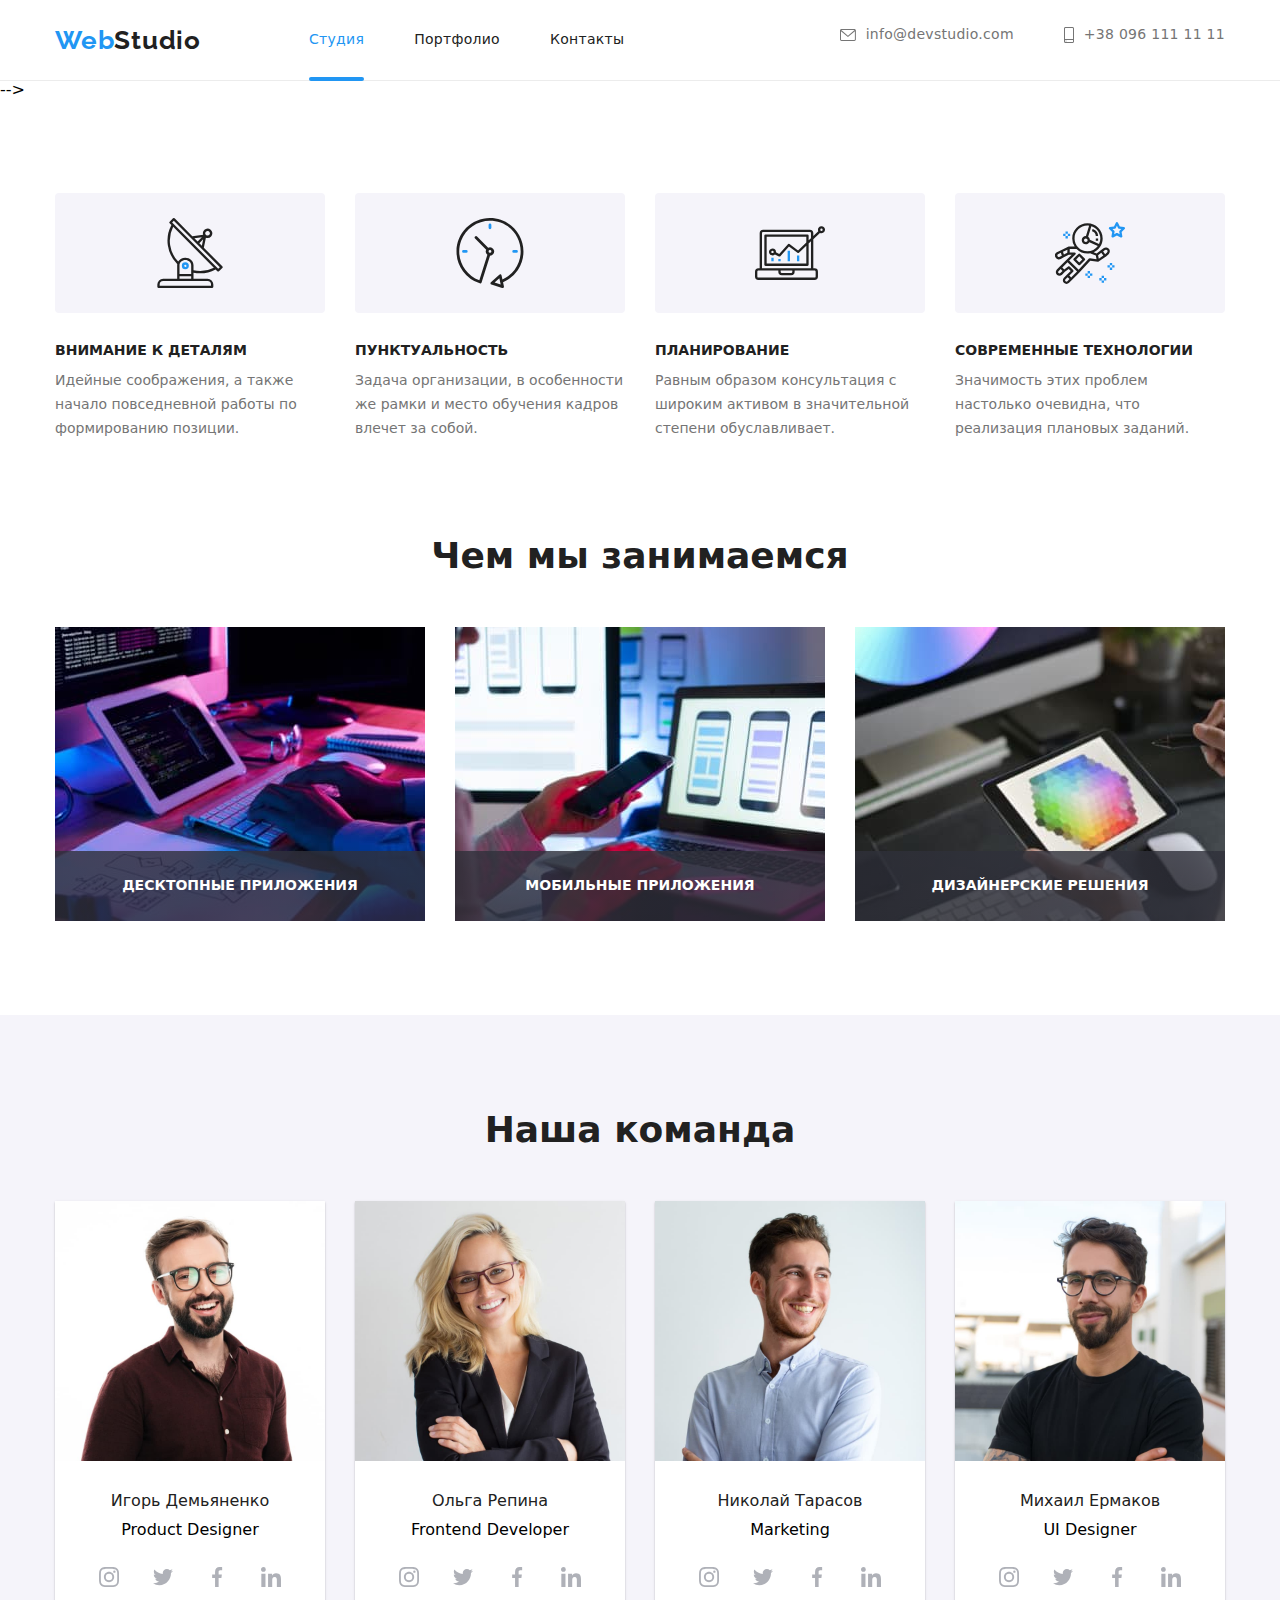
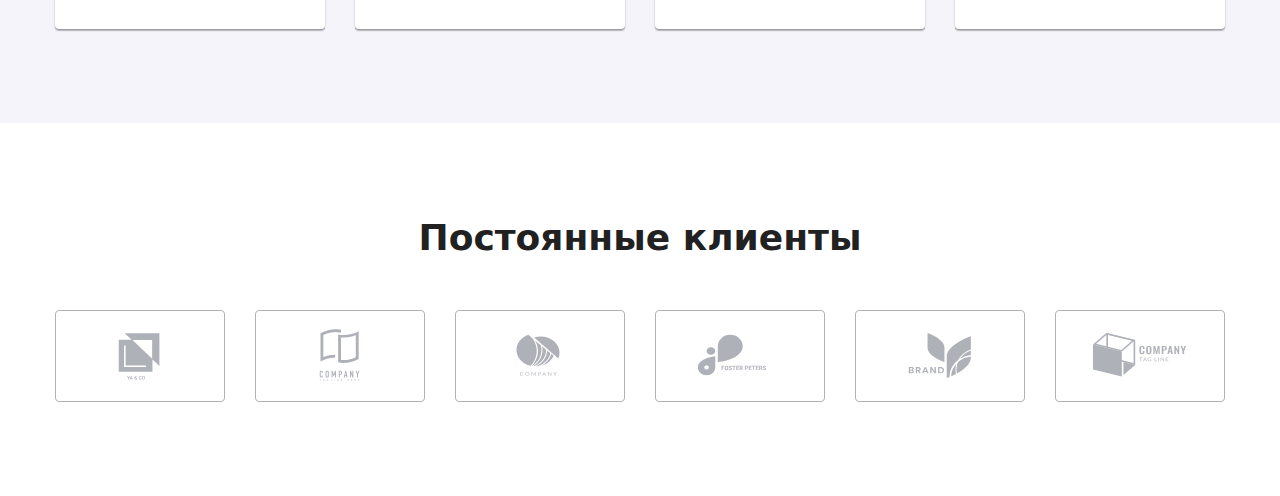
==== commit 933d6f0e: "Update index.html" ====
--- a/index.html
+++ b/index.html
@@ -121,14 +121,14 @@
     <!-- Блок унікального контенту на сторінці -->
     <main>
       <!-- Секція Hero -->
-      <section class="hero">
+      <!-- <section class="hero">
         <div class="container">
           <h1 class="main-title">Эффективные решения для вашего бизнеса</h1>
           <button class="btn-main" type="button" data-modal-open>
             Заказать услугу
           </button>
         </div>
-      </section>
+      </section> -->
       -->
       <!-- Модальне вікно  -->
       <!-- <div class="backdrop is-hidden" data-modal>
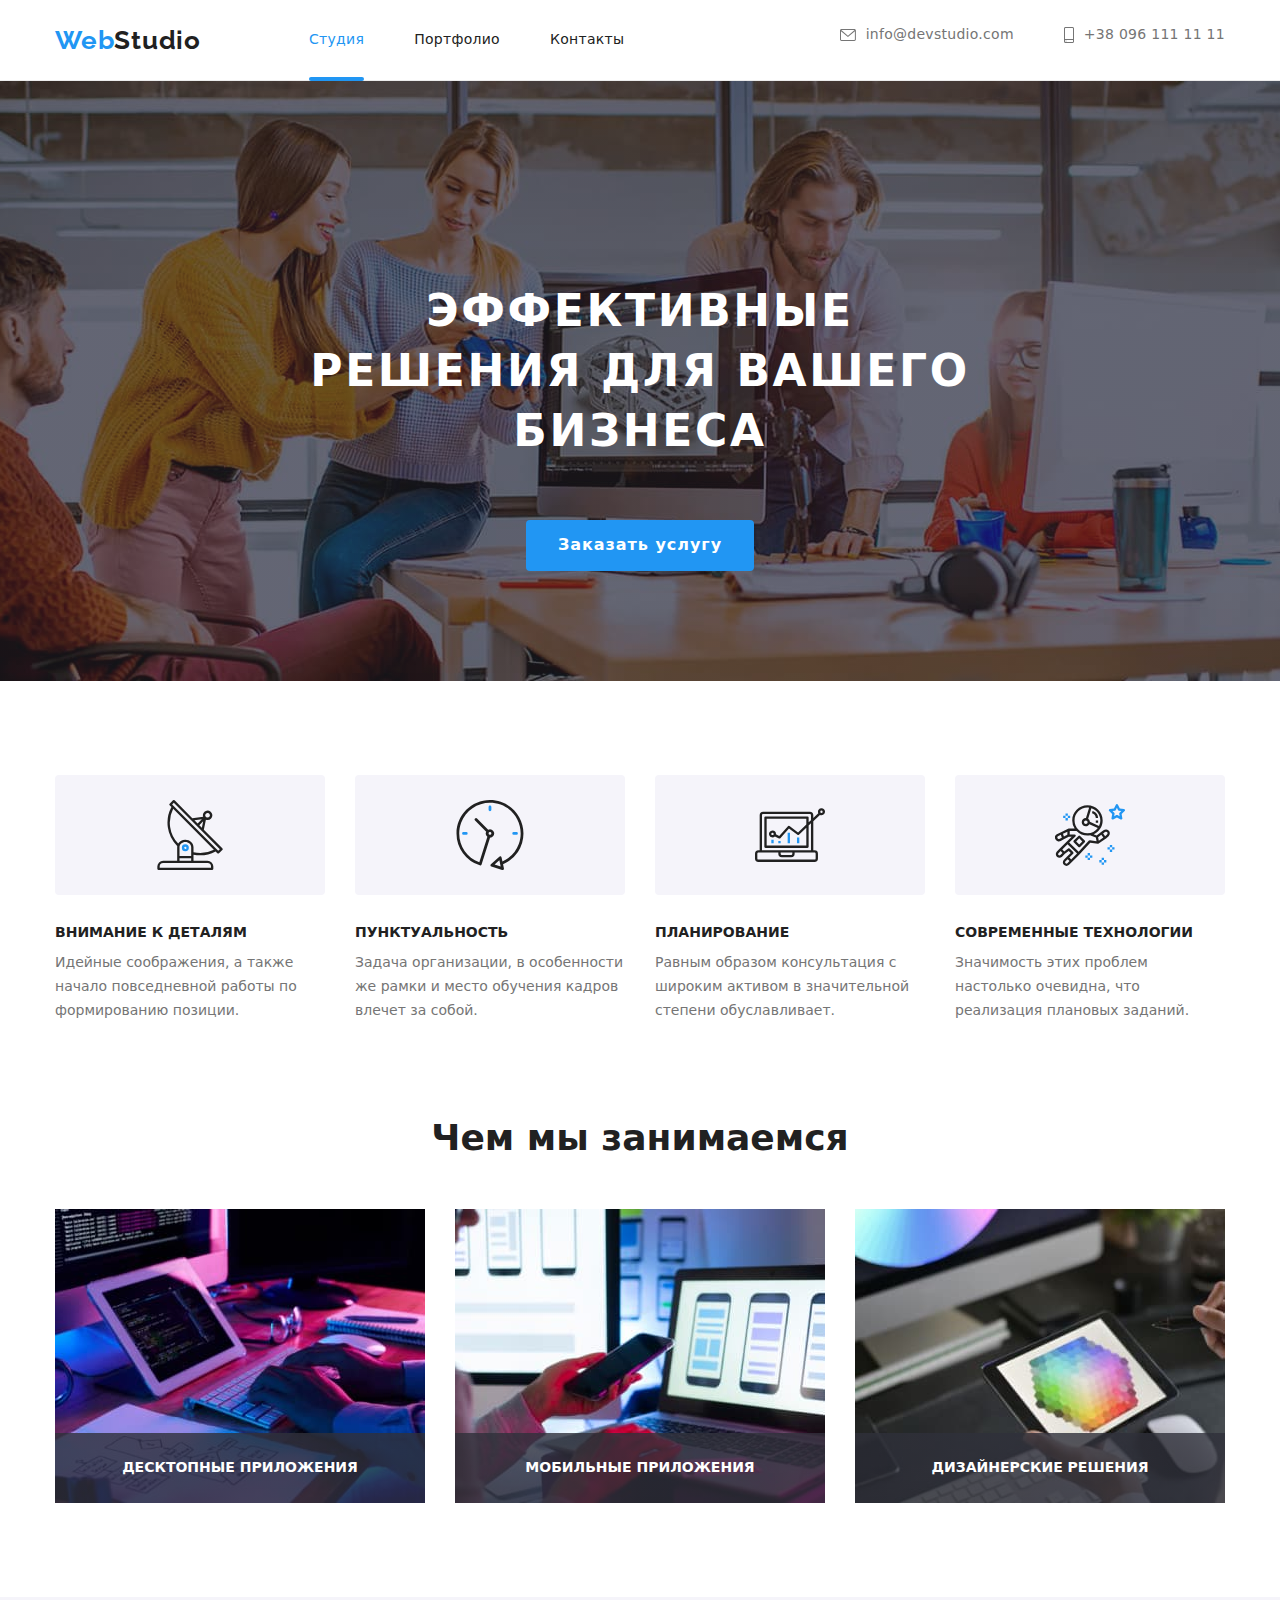
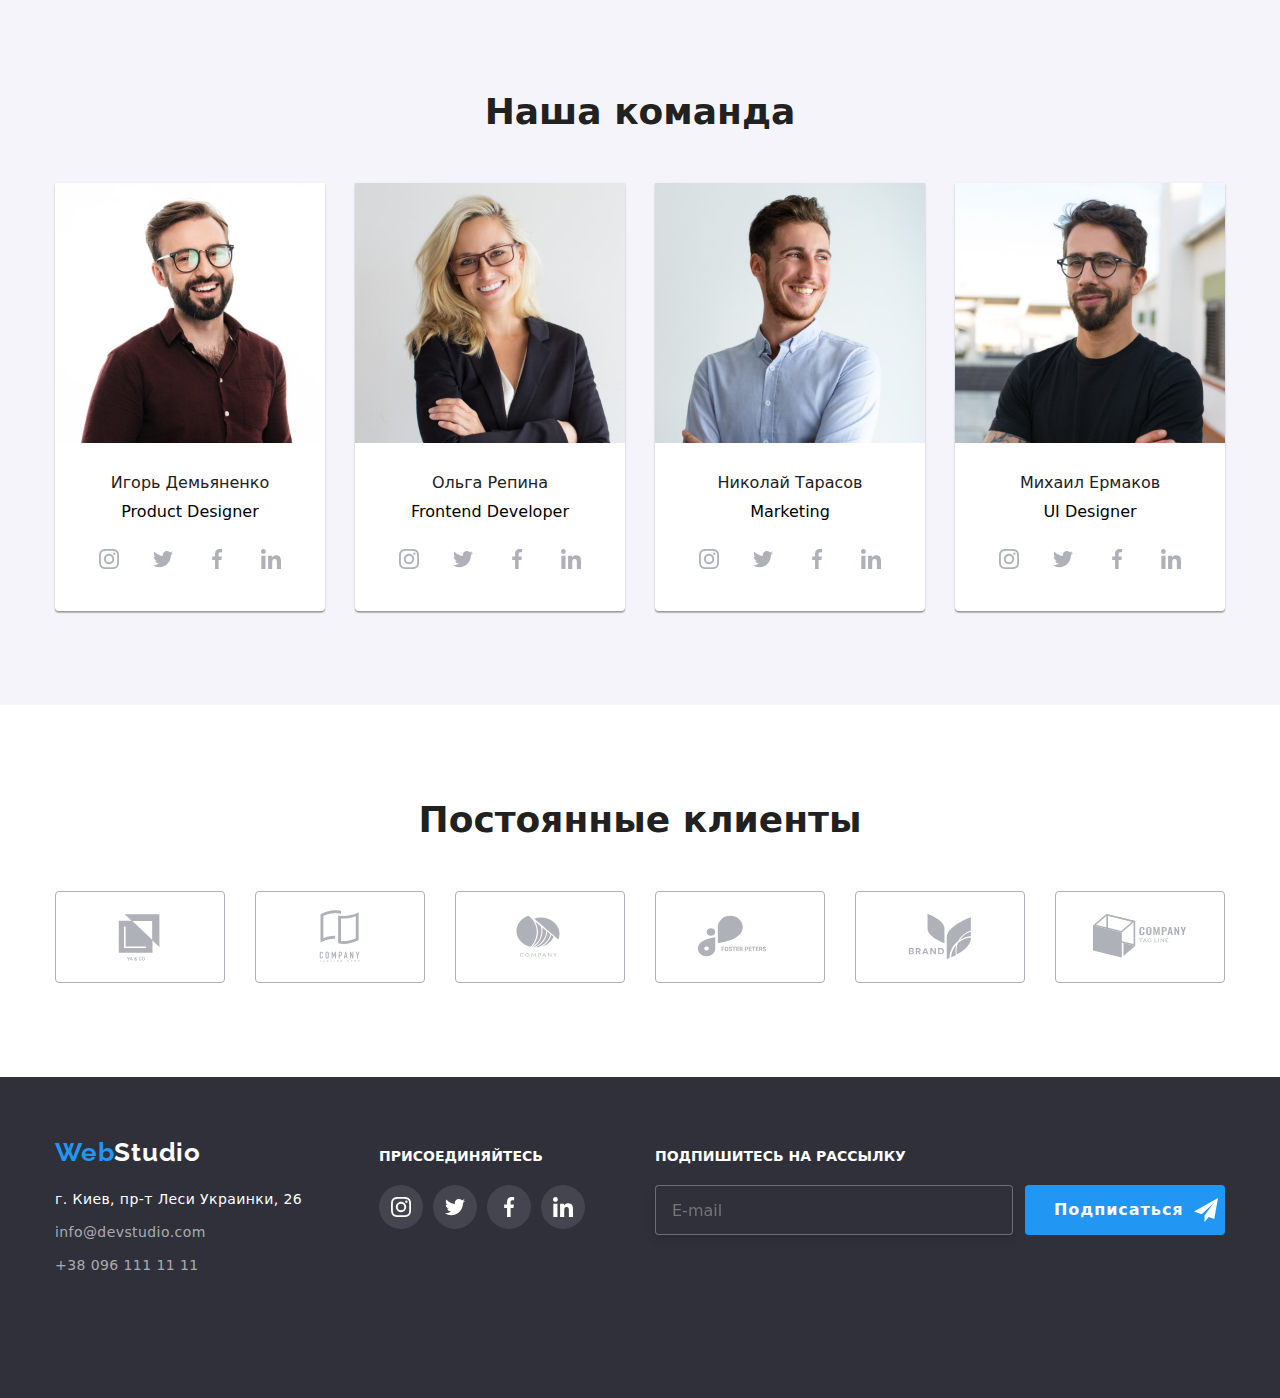
==== commit c2c9b0c1: "коміт" ====
--- a/index.html
+++ b/index.html
@@ -121,17 +121,16 @@
     <!-- Блок унікального контенту на сторінці -->
     <main>
       <!-- Секція Hero -->
-      <!-- <section class="hero">
-        <div class="container">
+      <section class="hero">
+        <div class="hero-section container">
           <h1 class="main-title">Эффективные решения для вашего бизнеса</h1>
           <button class="btn-main" type="button" data-modal-open>
             Заказать услугу
           </button>
         </div>
-      </section> -->
-      -->
-      <!-- Модальне вікно  -->
-      <!-- <div class="backdrop is-hidden" data-modal>
+      </section>
+       <!-- Модальне вікно -->
+       <div class="backdrop is-hidden" data-modal>
         <div class="modal">
           <button class="modal-close-btn" type="button" data-modal-close>
             <svg width="18" height="18">
@@ -199,10 +198,10 @@
                 name="user-comment"
                 placeholder="Введите текст"
               ></textarea>
-            </div> -->
+            </div> 
 
       <!-- Agreement -->
-      <!-- <label class="label-agreement">
+    <label class="label-agreement">
               <input class="check-input" type="checkbox" required />
               <span class="checkbox-icon"> </span>
               <span>
@@ -215,7 +214,7 @@
           </form>
         </div>
       </div>
-      <!-- Секція Benefits -->
+     <!-- Секція Benefits  -->
       <section class="benefits section">
         <div class="container">
           <h2 class="visually-hidden">Преимущества</h2>
@@ -502,15 +501,15 @@
         </div>
       </section>
     </main>
-    <!-- Секція футер   -->
-    <!-- <footer class="page-footer">
+    <!-- Секція футер -->
+     <footer class="page-footer">
       <div class="container footer-box">
         <div class="footer-item-adress">
           <a class="logo link footer-logo" href="./index.html">
             Web<span class="logo-style-white">Studio</span></a
           >
           <address class="footer-logo">
-            <ul class="list">
+            <ul class="list footer-logo-list">
               <li class="footer-text">
                 <a
                   class="footer-address footer-address-link link"
@@ -592,7 +591,7 @@
           </form>
         </div>
       </div>
-    </footer> -->
+    </footer>
     <script src="./js/modal.js"></script>
     <script src="./js/menu.js"></script>
   </body>
--- a/css/main.min.css
+++ b/css/main.min.css
@@ -1 +1 @@
-.visually-hidden{position:absolute;width:1px;height:1px;margin:-1px;border:0;padding:0;white-space:nowrap;-webkit-clip-path:inset(100%);clip-path:inset(100%);clip:rect(0 0 0 0);overflow:hidden}:root{--main-font: "Roboto";--secondary-font: "Raleway";--main-txt-cl: #757575;--accent-cl: #2196f3;--black-cl: #212121;--white-cl: #ffffff;--hero-footer-bg-cl: #2f303a;--footer-mail-tel-cl: rgba(255, 255, 255, 0.6);--second-cl-btn-main: #188ce8;--background-btn: #f5f4fa;--portfolio-cl: #eeeeee;--header-cl: #ececec;--icon-cl: #afb1b8;--footer-bcg-cl: rgba(255, 255, 255, 0.1);--color-overlay: rgba(33, 150, 243, 0.9);--form-cl: rgba(33, 33, 33, 0.2);--indent: 30px;--anim: 250ms cubic-bezier(0.4, 0, 0.2, 1)}h1,h2,h3,p{margin:0}img{display:block;width:100%;height:auto}.list{list-style:none;margin:0;padding:0}.no-scroll{overflow:hidden}.link{text-decoration:none}@media screen and (min-width: 320px)and (max-width: 767px){.nav{display:none}}.nav-link{display:block;padding-top:32px;padding-bottom:32px;font-weight:500;font-size:14px;line-height:1.14;letter-spacing:.02em;color:var(--black-cl);-webkit-transition:color var(--anim);transition:color var(--anim)}.nav-link:hover,.nav-link:focus{color:var(--accent-cl)}.nav__list-item:not(:last-child){margin-right:50px}.nav__list-item{position:relative}.current--link{position:relative;display:-webkit-box;display:-ms-flexbox;display:flex;-webkit-box-align:center;-ms-flex-align:center;align-items:center;color:var(--accent-cl)}.current--link::before{position:absolute;content:"";bottom:0;left:0;display:inline-block;width:100%;height:4px;background-color:var(--accent-cl);border-radius:2px;-webkit-transform:translateY(1px);transform:translateY(1px)}.mobile-menu-btn{background-color:rgba(0,0,0,0);border:none;width:40px;height:40px;cursor:pointer;display:-webkit-box;display:-ms-flexbox;display:flex;-webkit-box-align:center;-ms-flex-align:center;align-items:center;-webkit-box-pack:center;-ms-flex-pack:center;justify-content:center;z-index:1000}@media screen and (min-width: 768px){.mobile-menu-btn{display:none}}.mobile-menu-burger{-webkit-transition:500ms;transition:500ms}.mobile-menu-btn.is-open .mobile-menu-burger{opacity:0}.mobile-menu-btn{margin-left:auto}.mobile-menu-close{opacity:0;-webkit-transition:500ms;transition:500ms}.mobile-menu-btn.is-open .mobile-menu-close{opacity:1}.mobil-menu{position:fixed;top:0;left:0;z-index:100;-webkit-transform:translateX(100%);transform:translateX(100%);width:100vw;height:100vh;padding:48px 40px;display:-webkit-box;display:-ms-flexbox;display:flex;-webkit-box-orient:vertical;-webkit-box-direction:normal;-ms-flex-direction:column;flex-direction:column;background-color:var(--white-cl);-webkit-transition:-webkit-transform 500ms;transition:-webkit-transform 500ms;transition:transform 500ms;transition:transform 500ms, -webkit-transform 500ms}.mobil-menu.is-open{-webkit-transform:translateX(0);transform:translateX(0)}@media screen and (min-width: 768px){.mobil-menu{display:none}}.mobile-menu-nav{margin-bottom:auto}.mobile-nav-item{font-weight:500;font-size:40px;line-height:47px;letter-spacing:.02em;color:var(---black-cl)}.mobile-menu-nav-item:not(:last-child){margin-bottom:32px}.mobile-menu-nav-item:not(:last-child):hover,.mobile-menu-nav-item:not(:last-child):focus{fill:var(--accent-cl)}.mobile-menu-nav-item .current{color:var(--accent-cl)}.mobile-menu-contacts{margin-bottom:64px}.mobile-menu-tel-mail{font-weight:500;font-size:24px;line-height:28px;letter-spacing:.02em;color:var(--main-txt-cl)}.mobile-menu-contacts-item:not(:last-child){margin-bottom:32px}.mobile-menu-contacts-item .accent{font-size:34px;color:var(--accent-cl)}.mobile-menu-socials{display:-webkit-box;display:-ms-flexbox;display:flex;-webkit-box-align:center;-ms-flex-align:center;align-items:center;-ms-flex-wrap:wrap;flex-wrap:wrap;gap:10px}.mobile-menu-socials-link{font-weight:500;font-size:18px;line-height:1.22;letter-spacing:.02em;color:var(--accent-cl)}.mobile-menu-socials-item:not(:last-child) .mobile-menu-socials-link{padding-right:10px;border-right:1px solid var(--form-cl)}.section{padding-top:94px;padding-bottom:94px}.card-set{display:-webkit-box;display:-ms-flexbox;display:flex;-ms-flex-wrap:wrap;flex-wrap:wrap;-webkit-box-pack:center;-ms-flex-pack:center;justify-content:center;-ms-flex-preferred-size:calc(100% - var(--indent));flex-basis:calc(100% - var(--indent))}@media screen and (min-width: 768px){.card-set{margin-left:calc(-1*var(--indent))}}@media screen and (min-width: 1200px){.card-set{margin-left:calc(-1*var(--indent))}}@media screen and (min-width: 480px){.card-set-item{-ms-flex-preferred-size:calc(100% - var(--indent));flex-basis:calc(100% - var(--indent));max-width:450px}}@media screen and (min-width: 768px){.card-set-item{-ms-flex-preferred-size:calc(50% - var(--indent));flex-basis:calc(50% - var(--indent));margin-left:var(--indent);max-width:354px}}@media screen and (min-width: 1200px){.card-set-item{-ms-flex-preferred-size:calc(33.3333333333% - var(--indent));flex-basis:calc(33.3333333333% - var(--indent));margin-left:var(--indent);max-width:370px}}.card-set-item:not(:last-child){margin-bottom:var(--indent)}.overlay-card{position:relative;overflow:hidden}.portfolio-overlay{position:absolute;display:-webkit-box;display:-ms-flexbox;display:flex;-webkit-box-align:center;-ms-flex-align:center;align-items:center;-webkit-box-pack:center;-ms-flex-pack:center;justify-content:center;background-color:var(--color-overlay);top:0;left:0;width:100%;height:100%;padding:63px 24px;-webkit-transform:translateY(100%);transform:translateY(100%);-webkit-transition:-webkit-transform var(--anim);transition:-webkit-transform var(--anim);transition:transform var(--anim);transition:transform var(--anim), -webkit-transform var(--anim);font-size:18px;letter-spacing:.03em;line-height:1.56;color:var(--white-cl)}.portfolio-block:hover .portfolio-overlay,.portfolio-block:focus .portfolio-overlay{-webkit-transform:translateY(0);transform:translateY(0)}.portfolio-block{display:block;-webkit-transition:-webkit-box-shadow var(--anim);transition:-webkit-box-shadow var(--anim);transition:box-shadow var(--anim);transition:box-shadow var(--anim), -webkit-box-shadow var(--anim)}.portfolio-block:hover,.portfolio-block:focus{-webkit-box-shadow:0px 1px 1px rgba(0,0,0,.12),0px 4px 4px rgba(0,0,0,.06),1px 4px 6px rgba(0,0,0,.16);box-shadow:0px 1px 1px rgba(0,0,0,.12),0px 4px 4px rgba(0,0,0,.06),1px 4px 6px rgba(0,0,0,.16)}.text-frame{padding:20px 24px;border:1px solid var(--portfolio-cl);border-top:none}.container{width:100%;padding-left:15px;padding-right:15px;margin-left:auto;margin-right:auto}@media screen and (min-width: 480px){.container{max-width:480px}}@media screen and (min-width: 768px){.container{max-width:768px}}@media screen and (min-width: 1200px){.container{max-width:1200px}}.btn-modal{padding:10px 55px 10px 56px;margin-top:30px;margin-left:auto;margin-right:auto;border-radius:4px;border:none;font-family:inherit;font-weight:700;font-size:16px;line-height:1.88;display:-webkit-box;display:-ms-flexbox;display:flex;-webkit-box-align:center;-ms-flex-align:center;align-items:center;text-align:center;letter-spacing:.06em;color:var(--white-cl);background-color:var(--accent-cl);cursor:pointer;-webkit-transition:background-color var(--anim),color var(--anim);transition:background-color var(--anim),color var(--anim)}.btn-modal:hover,.btn-modal:focus{background-color:var(--second-cl-btn-main)}.btn-main{padding:10px 32px;margin-top:30px;margin-left:auto;margin-right:auto;border-radius:4px;border:none;font-family:inherit;font-weight:700;font-size:16px;line-height:1.88;display:-webkit-box;display:-ms-flexbox;display:flex;-webkit-box-align:center;-ms-flex-align:center;align-items:center;text-align:center;letter-spacing:.06em;color:var(--white-cl);background-color:var(--accent-cl);cursor:pointer;-webkit-transition:background-color var(--anim),color var(--anim);transition:background-color var(--anim),color var(--anim)}.btn-main:hover,.btn-main:focus{background-color:var(--second-cl-btn-main)}.btn-footer{width:200px;padding-left:29px;margin-left:12px;border-radius:4px;border:none;font-family:inherit;font-weight:700;font-size:16px;line-height:1.88;display:-webkit-box;display:-ms-flexbox;display:flex;-webkit-box-align:center;-ms-flex-align:center;align-items:center;text-align:center;letter-spacing:.06em;color:var(--white-cl);background-color:var(--accent-cl);cursor:pointer;-webkit-transition:background-color var(--anim),color var(--anim);transition:background-color var(--anim),color var(--anim)}.btn-footer:hover,.btn-footer:focus{background-color:var(--second-cl-btn-main)}.button-send{fill:var(--white-cl);margin-left:10px}.btn-portfolio{padding:6px 22px;border:none;border-radius:4px;font-family:inherit;font-weight:500;font-size:16px;line-height:1.62;text-align:center;letter-spacing:.03em;color:var(--black-cl);background-color:var(--background-btn);cursor:pointer;-webkit-transition:background-color var(--anim),color var(--anim),-webkit-box-shadow var(--anim);transition:background-color var(--anim),color var(--anim),-webkit-box-shadow var(--anim);transition:background-color var(--anim),color var(--anim),box-shadow var(--anim);transition:background-color var(--anim),color var(--anim),box-shadow var(--anim),-webkit-box-shadow var(--anim)}.btn-portfolio:hover,.btn-portfolio:focus{background-color:var(--accent-cl);color:var(--white-cl);-webkit-box-shadow:0px 3px 1px rgba(0,0,0,.1),0px 1px 2px rgba(0,0,0,.08),0px 2px 2px rgba(0,0,0,.12);box-shadow:0px 3px 1px rgba(0,0,0,.1),0px 1px 2px rgba(0,0,0,.08),0px 2px 2px rgba(0,0,0,.12)}.modal-close-btn{position:absolute;top:0;right:0;background-color:var(--white-cl);border-radius:50%;border:1px solid rgba(0,0,0,.1);display:-webkit-box;display:-ms-flexbox;display:flex;-webkit-box-align:center;-ms-flex-align:center;align-items:center;-webkit-box-pack:center;-ms-flex-pack:center;justify-content:center;padding:0;width:30px;height:30px;margin:8px;cursor:pointer;-webkit-transition:fill var(--anim);transition:fill var(--anim)}.modal-close-btn:hover,.modal-close-btn:focus{fill:var(--accent-cl)}.btn-footer{width:200px;padding-left:29px;margin-left:12px;border-radius:4px;border:none;font-family:inherit;font-weight:700;font-size:16px;line-height:1.88;display:-webkit-box;display:-ms-flexbox;display:flex;-webkit-box-align:center;-ms-flex-align:center;align-items:center;text-align:center;letter-spacing:.06em;color:var(--white-cl);background-color:var(--accent-cl);cursor:pointer;-webkit-transition:background-color var(--anim),color var(--anim);transition:background-color var(--anim),color var(--anim)}.btn-footer:hover,.btn-footer:focus{background-color:var(--second-cl-btn-main)}.button-send{fill:var(--white-cl);margin-left:10px}.list-button{display:-webkit-box;display:-ms-flexbox;display:flex;-ms-flex-wrap:wrap;flex-wrap:wrap;-webkit-box-pack:start;-ms-flex-pack:start;justify-content:flex-start;margin-bottom:40px;margin-bottom:30px}@media screen and (min-width: 768px){.list-button{-webkit-box-pack:center;-ms-flex-pack:center;justify-content:center}}@media screen and (min-width: 1200px){.list-button{-webkit-box-pack:center;-ms-flex-pack:center;justify-content:center;margin-bottom:50px}}.portfolio-btn-list:not(:last-child){margin-right:8px;padding-bottom:15px}.btn-portfolio{padding:6px 22px;border:none;border-radius:4px;font-family:inherit;font-weight:500;font-size:16px;line-height:1.62;text-align:center;letter-spacing:.03em;color:var(--black-cl);background-color:var(--background-btn);cursor:pointer;-webkit-transition:background-color var(--anim),color var(--anim),-webkit-box-shadow var(--anim);transition:background-color var(--anim),color var(--anim),-webkit-box-shadow var(--anim);transition:background-color var(--anim),color var(--anim),box-shadow var(--anim);transition:background-color var(--anim),color var(--anim),box-shadow var(--anim),-webkit-box-shadow var(--anim)}.btn-portfolio:hover,.btn-portfolio:focus{background-color:var(--accent-cl);color:var(--white-cl);-webkit-box-shadow:0px 3px 1px rgba(0,0,0,.1),0px 1px 2px rgba(0,0,0,.08),0px 2px 2px rgba(0,0,0,.12);box-shadow:0px 3px 1px rgba(0,0,0,.1),0px 1px 2px rgba(0,0,0,.08),0px 2px 2px rgba(0,0,0,.12)}.main-title{width:696px;margin-left:auto;margin-right:auto;font-weight:900;font-size:44px;text-align:center;line-height:1.36;letter-spacing:.06em;text-transform:uppercase;color:var(--white-cl)}.section-tittle{font-weight:700;color:var(--black-cl)}.tittle-big{font-size:36px;line-height:1.17;text-align:center;margin-bottom:50px}@media screen and (min-width: 480px)and (max-width: 1199px){.tittle-big{font-size:28px;line-height:1.18;margin-bottom:30px}}.tittle-small{font-size:14px;line-height:1.14;text-transform:uppercase}.tittle-portfolio{font-weight:700;font-size:18px;line-height:2;letter-spacing:.06em;color:var(--black-cl);margin-bottom:4px}.text-portfolio{font-size:16px;line-height:1.88;color:var(--main-txt-cl)}.sign-up-text{display:inline-block;color:var(--black-cl);font-size:20px;line-height:23px;text-align:center;margin-bottom:12px}.form-field{display:-webkit-box;display:-ms-flexbox;display:flex;-webkit-box-orient:vertical;-webkit-box-direction:normal;-ms-flex-direction:column;flex-direction:column;text-align:start;font-size:12px;line-height:1.17;letter-spacing:.01em;margin-bottom:4px}.form-field-last{display:-webkit-box;display:-ms-flexbox;display:flex;-webkit-box-orient:vertical;-webkit-box-direction:normal;-ms-flex-direction:column;flex-direction:column;text-align:start;margin-bottom:4px;font-size:12px;line-height:1.17;letter-spacing:.01em}.position-icon{position:relative}.position-icon:focus-within .form-stroke,.position-icon:hover .form-stroke{border-color:var(--color-overlay)}.icon-inputs{position:absolute;top:14px;left:15px;fill:var(--black-cl);-webkit-transition:fill var(--anim);transition:fill var(--anim)}.position-icon:focus-within .icon-inputs,.position-icon:hover .icon-inputs{fill:var(--color-overlay)}.form-stroke{width:448px;height:40px;border:1px solid var(--form-cl);border-radius:4px;padding:12px 16px;padding-left:42px;margin-bottom:10px;outline:rgba(0,0,0,0);-webkit-transition:border-color var(--anim);transition:border-color var(--anim)}.form-stroke-comment{width:448px;height:120px;border:1px solid var(--form-cl);border-radius:4px;padding:12px 16px;resize:none;font-size:12px;line-height:1.16;letter-spacing:.01em;margin-bottom:20px;outline:rgba(0,0,0,0);-webkit-transition:border-color var(--anim);transition:border-color var(--anim)}.position-icon:focus-within .form-stroke-comment,.position-icon:hover .form-stroke-comment{border-color:var(--color-overlay)}.terms-agreement{color:var(--color-overlay)}.backdrop{position:fixed;top:0;left:0;z-index:1000;width:100%;height:100%;background-color:rgba(0,0,0,.2);opacity:1;visibility:visible;pointer-events:initial;-webkit-transition:opacity var(--anim),visibility var(--anim);transition:opacity var(--anim),visibility var(--anim)}.is-hidden{opacity:0;visibility:hidden;pointer-events:none}.modal{position:absolute;top:50%;left:50%;-webkit-transform:translate(-50%, -50%);transform:translate(-50%, -50%);width:528px;height:581px;padding:40px;background-color:var(--white-cl);-webkit-box-shadow:0px 1px 3px rgba(0,0,0,.12),0px 1px 1px rgba(0,0,0,.14),0px 2px 1px rgba(0,0,0,.2);box-shadow:0px 1px 3px rgba(0,0,0,.12),0px 1px 1px rgba(0,0,0,.14),0px 2px 1px rgba(0,0,0,.2);border-radius:4px}.modal-close-btn{position:absolute;top:0;right:0;background-color:var(--white-cl);border-radius:50%;border:1px solid rgba(0,0,0,.1);display:-webkit-box;display:-ms-flexbox;display:flex;-webkit-box-align:center;-ms-flex-align:center;align-items:center;-webkit-box-pack:center;-ms-flex-pack:center;justify-content:center;padding:0;width:30px;height:30px;margin:8px;cursor:pointer;-webkit-transition:fill var(--anim);transition:fill var(--anim)}.modal-close-btn:hover,.modal-close-btn:focus{fill:var(--accent-cl)}.header{border-bottom:1px solid var(--header-cl)}.header-container{display:-webkit-box;display:-ms-flexbox;display:flex;-webkit-box-align:center;-ms-flex-align:center;align-items:center}.header__list{display:-webkit-box;display:-ms-flexbox;display:flex;margin-left:auto}.header__list .contact-mail+.contact-telephone{margin-left:50px}@media screen and (min-width: 767px)and (max-width: 1199px){.contact{display:-webkit-box;display:-ms-flexbox;display:flex;-ms-flex-wrap:wrap;flex-wrap:wrap;-webkit-box-pack:end;-ms-flex-pack:end;justify-content:flex-end}}.logo{font-family:var(--secondary-font),sans-serif;font-weight:700;letter-spacing:.03em;color:var(--accent-cl)}@media screen and (min-width: 480px){.logo{font-size:24px;line-height:1.17;padding-top:16px;padding-bottom:16px;padding-right:15px;margin-right:276px}}@media screen and (min-width: 768px){.logo{font-size:24px;line-height:1.17;margin-right:88px}}@media screen and (min-width: 1200px){.logo{font-size:26px;line-height:1.19;margin-right:93px}}.logo-style-black{color:var(--black-cl)}.logo-style-white{color:var(--white-cl)}.contact-list{display:-webkit-box;display:-ms-flexbox;display:flex;-webkit-box-align:center;-ms-flex-align:center;align-items:center;margin-left:auto;font-weight:500;font-size:14px;line-height:1.14;letter-spacing:.02em;color:var(--main-txt-cl);-webkit-transition:color var(--anim);transition:color var(--anim)}.contact-list:hover,.contact-list:focus{color:var(--accent-cl)}@media screen and (min-width: 480px)and (max-width: 767px){.contact-list{display:none}}@media screen and (min-width: 767px)and (max-width: 1199px){.contact-list{font-size:12px;line-height:1.67px}}.contact--icon{fill:currentColor;margin-right:10px}.contact-mail{margin-bottom:10px}.hero{background-color:var(--hero-footer-bg-cl);background-image:-webkit-gradient(linear, left top, right top, from(rgba(47, 48, 58, 0.4)), to(rgba(47, 48, 58, 0.4))),url(../images/hero/background.jpg);background-image:linear-gradient(to right, rgba(47, 48, 58, 0.4), rgba(47, 48, 58, 0.4)),url(../images/hero/background.jpg);background-repeat:no-repeat;background-position:center;background-size:cover;max-width:1600px;height:600px;margin-left:auto;margin-right:auto;padding-top:200px;padding-bottom:200px}.benefits-text{font-size:14px;line-height:1.71;margin-top:10px;color:var(--main-txt-cl)}.benefits-title{max-width:270px}.benefits-list{display:-webkit-box;display:-ms-flexbox;display:flex}@media screen and (min-width: 320px)and (max-width: 1199px){.benefits-list{-ms-flex-wrap:wrap;flex-wrap:wrap;gap:30px;-webkit-box-pack:center;-ms-flex-pack:center;justify-content:center}}@media screen and (min-width: 1200px){.about__benefits__list:not(:last-child){margin-right:30px}}.benefits-link{display:-webkit-box;display:-ms-flexbox;display:flex;-webkit-box-align:center;-ms-flex-align:center;align-items:center;-webkit-box-pack:center;-ms-flex-pack:center;justify-content:center;width:270px;height:120px;background-color:var(--background-btn);border-radius:4px;margin-bottom:30px}.benefits--icon{fill:currentColor}.about{padding-bottom:94px}@media screen and (min-width: 320px)and (max-width: 1199px){.about{display:none}}.about-list{display:-webkit-box;display:-ms-flexbox;display:flex;-ms-flex-preferred-size:370px;flex-basis:370px}.img__wrapper{position:relative}.about-desk{display:-webkit-box;display:-ms-flexbox;display:flex;-webkit-box-pack:center;-ms-flex-pack:center;justify-content:center;-webkit-box-align:center;-ms-flex-align:center;align-items:center;font-weight:700;color:var(--white-cl);font-size:14px;line-height:1.14;text-transform:uppercase;position:absolute;background-image:-webkit-gradient(linear, left top, right top, from(rgba(47, 48, 58, 0.8)), to(rgba(47, 48, 58, 0.8)));background-image:linear-gradient(to right, rgba(47, 48, 58, 0.8), rgba(47, 48, 58, 0.8));width:370px;height:70px;bottom:0}.team-section{background:var(--background-btn);padding-top:60px;padding-bottom:60px}@media screen and (min-width: 768px){.team-section{padding-top:60px;padding-bottom:60px}}@media screen and (min-width: 1200px){.team-section{padding-top:94px;padding-bottom:94px}}.team-list{display:-webkit-box;display:-ms-flexbox;display:flex;-ms-flex-wrap:wrap;flex-wrap:wrap;-webkit-box-pack:center;-ms-flex-pack:center;justify-content:center;gap:30px}.team-group{background-color:var(--white-cl);-webkit-box-shadow:0px 1px 3px rgba(0,0,0,.12),0px 1px 1px rgba(0,0,0,.14),0px 2px 1px rgba(0,0,0,.2);box-shadow:0px 1px 3px rgba(0,0,0,.12),0px 1px 1px rgba(0,0,0,.14),0px 2px 1px rgba(0,0,0,.2);border-radius:0px 0px 4px 4px}.team{padding-top:30px;padding-bottom:30px}.section-team{font-weight:500;font-size:16px;line-height:1.19;color:var(--black-cl);text-align:center;margin-bottom:10px}.text-team{margin-bottom:16px;font-size:16px;line-height:1.19;text-align:center}@media screen and (min-width: 480px)and (max-width: 767px){.team-item{max-width:450px}}@media screen and (min-width: 768px)and (max-width: 1199px){.team-item{max-width:354px}}@media screen and (min-width: 1200px){.team-item{max-width:270px}}.social-media{display:-webkit-box;display:-ms-flexbox;display:flex;-webkit-box-pack:center;-ms-flex-pack:center;justify-content:center}.social-media-item:not(:last-child){margin-right:10px}.social-media-link{display:-webkit-box;display:-ms-flexbox;display:flex;-webkit-box-align:center;-ms-flex-align:center;align-items:center;-webkit-box-pack:center;-ms-flex-pack:center;justify-content:center;width:44px;height:44px;color:var(--icon-cl);border-radius:50%;-webkit-transition:color var(--anim),background-color var(--anim);transition:color var(--anim),background-color var(--anim)}.social-media-link:hover,.social-media-link:focus{background-color:var(--accent-cl);color:var(--white-cl)}.social-media-icon{fill:currentColor}.regulars-list{display:-webkit-box;display:-ms-flexbox;display:flex;-webkit-box-pack:center;-ms-flex-pack:center;justify-content:center;-ms-flex-wrap:wrap;flex-wrap:wrap;gap:30px}.regulars-logo{fill:currentColor}.logo-list{color:var(--icon-cl);display:-webkit-box;display:-ms-flexbox;display:flex;width:170px;height:92px;-webkit-box-pack:center;-ms-flex-pack:center;justify-content:center;-webkit-box-align:center;-ms-flex-align:center;align-items:center;border:1px solid var(--icon-cl);border-radius:4px;-webkit-transition:color var(--anim),border-color var(--anim);transition:color var(--anim),border-color var(--anim)}.logo-list:hover,.logo-list:focus{color:var(--accent-cl);border-color:var(--accent-cl)}.portfolio{padding-top:60px;padding-bottom:60px}@media screen and (min-width: 768px){.portfolio{padding-top:60px;padding-bottom:60px}}@media screen and (min-width: 1200px){.portfolio{padding-top:94px;padding-bottom:94px}}.portfolio-block{display:block;-webkit-transition:-webkit-box-shadow var(--anim);transition:-webkit-box-shadow var(--anim);transition:box-shadow var(--anim);transition:box-shadow var(--anim), -webkit-box-shadow var(--anim)}.portfolio-block:hover,.portfolio-block:focus{-webkit-box-shadow:0px 1px 1px rgba(0,0,0,.12),0px 4px 4px rgba(0,0,0,.06),1px 4px 6px rgba(0,0,0,.16);box-shadow:0px 1px 1px rgba(0,0,0,.12),0px 4px 4px rgba(0,0,0,.06),1px 4px 6px rgba(0,0,0,.16)}.text-frame{padding:20px 24px;border:1px solid var(--portfolio-cl);border-top:none}.page-footer{background:var(--hero-footer-bg-cl);padding-top:60px;padding-bottom:60px}.footer-address{font-size:14px;line-height:1.71;letter-spacing:.03em;font-style:normal;-webkit-transition:color var(--anim);transition:color var(--anim)}.footer-address:hover,.footer-address:focus{color:var(--accent-cl)}.footer-box{display:-webkit-box;display:-ms-flexbox;display:flex;-webkit-box-align:baseline;-ms-flex-align:baseline;align-items:baseline}.footer-item-adress{margin-right:70px}.footer-address-link{color:var(--white-cl)}.footer-address-mail-tel{color:var(--footer-mail-tel-cl)}.footer-text:not(:last-child){margin-bottom:9px}.footer-logo{margin-top:20px}.footer-item-link{display:-webkit-box;display:-ms-flexbox;display:flex;-webkit-box-align:center;-ms-flex-align:center;align-items:center;-webkit-box-pack:center;-ms-flex-pack:center;justify-content:center;width:44px;height:44px;color:var(--white-cl);background-color:var(--footer-bcg-cl);border-radius:50%;-webkit-transition:background-color var(--anim);transition:background-color var(--anim)}.footer-item-link:hover,.footer-item-link:focus{background-color:var(--accent-cl)}.section-footer{font-weight:700;color:var(--white-cl);margin-bottom:20px}.footer-social-list{margin-right:10px}.footer-social{display:-webkit-box;display:-ms-flexbox;display:flex;-webkit-box-align:baseline;-ms-flex-align:baseline;align-items:baseline;margin-bottom:20px}.join-box{display:-webkit-box;display:-ms-flexbox;display:flex}.footer-button{margin-left:auto}.footer-subscribe{width:358px;height:50px;padding-left:16px;padding-bottom:15px;padding-top:15px;font-size:16px;line-height:1.14;color:var(--white-cl);background-color:var(--hero-footer-bg-cl);border:1px solid rgba(255,255,255,.3);-webkit-filter:drop-shadow(0px 4px 4px rgba(0, 0, 0, 0.15));filter:drop-shadow(0px 4px 4px rgba(0, 0, 0, 0.15));border-radius:4px;-webkit-transition:border-color var(--anim);transition:border-color var(--anim)}.footer-subscribe-section{display:-webkit-box;display:-ms-flexbox;display:flex}.footer-subscribe-section:hover .footer-subscribe,.footer-subscribe-section:focus .footer-subscribe{border-color:var(--color-overlay)}/*# sourceMappingURL=main.min.css.map */+.visually-hidden{position:absolute;width:1px;height:1px;margin:-1px;border:0;padding:0;white-space:nowrap;-webkit-clip-path:inset(100%);clip-path:inset(100%);clip:rect(0 0 0 0);overflow:hidden}:root{--main-font: "Roboto";--secondary-font: "Raleway";--main-txt-cl: #757575;--accent-cl: #2196f3;--black-cl: #212121;--white-cl: #ffffff;--hero-footer-bg-cl: #2f303a;--footer-mail-tel-cl: rgba(255, 255, 255, 0.6);--second-cl-btn-main: #188ce8;--background-btn: #f5f4fa;--portfolio-cl: #eeeeee;--header-cl: #ececec;--icon-cl: #afb1b8;--footer-bcg-cl: rgba(255, 255, 255, 0.1);--color-overlay: rgba(33, 150, 243, 0.9);--form-cl: rgba(33, 33, 33, 0.2);--indent: 30px;--anim: 250ms cubic-bezier(0.4, 0, 0.2, 1)}h1,h2,h3,p{margin:0}img{display:block;width:100%;height:auto}.list{list-style:none;margin:0;padding:0}.no-scroll{overflow:hidden}.link{text-decoration:none}@media screen and (min-width: 320px)and (max-width: 767px){.nav{display:none}}.nav-link{display:block;padding-top:32px;padding-bottom:32px;font-weight:500;font-size:14px;line-height:1.14;letter-spacing:.02em;color:var(--black-cl);-webkit-transition:color var(--anim);transition:color var(--anim)}.nav-link:hover,.nav-link:focus{color:var(--accent-cl)}.nav__list-item:not(:last-child){margin-right:50px}.nav__list-item{position:relative}.current--link{position:relative;display:-webkit-box;display:-ms-flexbox;display:flex;-webkit-box-align:center;-ms-flex-align:center;align-items:center;color:var(--accent-cl)}.current--link::before{position:absolute;content:"";bottom:0;left:0;display:inline-block;width:100%;height:4px;background-color:var(--accent-cl);border-radius:2px;-webkit-transform:translateY(1px);transform:translateY(1px)}.mobile-menu-btn{background-color:rgba(0,0,0,0);border:none;width:40px;height:40px;cursor:pointer;display:-webkit-box;display:-ms-flexbox;display:flex;-webkit-box-align:center;-ms-flex-align:center;align-items:center;-webkit-box-pack:center;-ms-flex-pack:center;justify-content:center;z-index:1000}@media screen and (min-width: 768px){.mobile-menu-btn{display:none}}.mobile-menu-burger{-webkit-transition:500ms;transition:500ms}.mobile-menu-btn.is-open .mobile-menu-burger{opacity:0}.mobile-menu-btn{margin-left:auto}.mobile-menu-close{opacity:0;-webkit-transition:500ms;transition:500ms}.mobile-menu-btn.is-open .mobile-menu-close{opacity:1}.mobil-menu{position:fixed;top:0;left:0;z-index:100;-webkit-transform:translateX(100%);transform:translateX(100%);width:100%;height:100%;padding:48px 40px;display:-webkit-box;display:-ms-flexbox;display:flex;-webkit-box-orient:vertical;-webkit-box-direction:normal;-ms-flex-direction:column;flex-direction:column;background-color:var(--white-cl);-webkit-transition:-webkit-transform 500ms;transition:-webkit-transform 500ms;transition:transform 500ms;transition:transform 500ms, -webkit-transform 500ms}.mobil-menu.is-open{-webkit-transform:translateX(0);transform:translateX(0)}@media screen and (min-width: 768px){.mobil-menu{display:none}}.mobile-menu-nav{margin-bottom:auto}.mobile-nav-item{font-weight:500;font-size:40px;line-height:47px;letter-spacing:.02em;color:var(---black-cl)}.mobile-menu-nav-item:not(:last-child){margin-bottom:32px}.mobile-menu-nav-item:not(:last-child):hover,.mobile-menu-nav-item:not(:last-child):focus{fill:var(--accent-cl)}.mobile-menu-nav-item .current{color:var(--accent-cl)}.mobile-menu-contacts{margin-bottom:64px}.mobile-menu-tel-mail{font-weight:500;font-size:24px;line-height:28px;letter-spacing:.02em;color:var(--main-txt-cl)}.mobile-menu-contacts-item:not(:last-child){margin-bottom:32px}.mobile-menu-contacts-item .accent{font-size:34px;color:var(--accent-cl)}.mobile-menu-socials{display:-webkit-box;display:-ms-flexbox;display:flex;-webkit-box-align:center;-ms-flex-align:center;align-items:center;-ms-flex-wrap:wrap;flex-wrap:wrap;gap:10px}.mobile-menu-socials-link{font-weight:500;font-size:18px;line-height:1.22;letter-spacing:.02em;color:var(--accent-cl)}.mobile-menu-socials-item:not(:last-child) .mobile-menu-socials-link{padding-right:10px;border-right:1px solid var(--form-cl)}.section{padding-top:94px;padding-bottom:94px}.card-set{display:-webkit-box;display:-ms-flexbox;display:flex;-ms-flex-wrap:wrap;flex-wrap:wrap;-webkit-box-pack:center;-ms-flex-pack:center;justify-content:center;-ms-flex-preferred-size:calc(100% - var(--indent));flex-basis:calc(100% - var(--indent))}@media screen and (min-width: 768px){.card-set{margin-left:calc(-1*var(--indent))}}@media screen and (min-width: 1200px){.card-set{margin-left:calc(-1*var(--indent))}}@media screen and (min-width: 480px){.card-set-item{-ms-flex-preferred-size:calc(100% - var(--indent));flex-basis:calc(100% - var(--indent));max-width:450px}}@media screen and (min-width: 768px){.card-set-item{-ms-flex-preferred-size:calc(50% - var(--indent));flex-basis:calc(50% - var(--indent));margin-left:var(--indent);max-width:354px}}@media screen and (min-width: 1200px){.card-set-item{-ms-flex-preferred-size:calc(33.3333333333% - var(--indent));flex-basis:calc(33.3333333333% - var(--indent));margin-left:var(--indent);max-width:370px}}.card-set-item:not(:last-child){margin-bottom:var(--indent)}.overlay-card{position:relative;overflow:hidden}.portfolio-overlay{position:absolute;display:-webkit-box;display:-ms-flexbox;display:flex;-webkit-box-align:center;-ms-flex-align:center;align-items:center;-webkit-box-pack:center;-ms-flex-pack:center;justify-content:center;background-color:var(--color-overlay);top:0;left:0;width:100%;height:100%;padding:63px 24px;-webkit-transform:translateY(100%);transform:translateY(100%);-webkit-transition:-webkit-transform var(--anim);transition:-webkit-transform var(--anim);transition:transform var(--anim);transition:transform var(--anim), -webkit-transform var(--anim);font-size:18px;letter-spacing:.03em;line-height:1.56;color:var(--white-cl)}.portfolio-block:hover .portfolio-overlay,.portfolio-block:focus .portfolio-overlay{-webkit-transform:translateY(0);transform:translateY(0)}.portfolio-block{display:block;-webkit-transition:-webkit-box-shadow var(--anim);transition:-webkit-box-shadow var(--anim);transition:box-shadow var(--anim);transition:box-shadow var(--anim), -webkit-box-shadow var(--anim)}.portfolio-block:hover,.portfolio-block:focus{-webkit-box-shadow:0px 1px 1px rgba(0,0,0,.12),0px 4px 4px rgba(0,0,0,.06),1px 4px 6px rgba(0,0,0,.16);box-shadow:0px 1px 1px rgba(0,0,0,.12),0px 4px 4px rgba(0,0,0,.06),1px 4px 6px rgba(0,0,0,.16)}.text-frame{padding:20px 24px;border:1px solid var(--portfolio-cl);border-top:none}.container{width:100%;padding-left:15px;padding-right:15px;margin-left:auto;margin-right:auto}@media screen and (min-width: 480px){.container{max-width:480px}}@media screen and (min-width: 768px){.container{max-width:768px}}@media screen and (min-width: 1200px){.container{max-width:1200px}}.btn-modal{padding:10px 55px 10px 56px;margin-top:30px;margin-left:auto;margin-right:auto;border-radius:4px;border:none;font-family:inherit;font-weight:700;font-size:16px;line-height:1.88;display:-webkit-box;display:-ms-flexbox;display:flex;-webkit-box-align:center;-ms-flex-align:center;align-items:center;text-align:center;letter-spacing:.06em;color:var(--white-cl);background-color:var(--accent-cl);cursor:pointer;-webkit-transition:background-color var(--anim),color var(--anim);transition:background-color var(--anim),color var(--anim)}@media screen and (min-width: 1200px){.btn-modal{margin-top:0px}}.btn-modal:hover,.btn-modal:focus{background-color:var(--second-cl-btn-main)}.btn-main{padding:10px 32px;margin-top:30px;margin-left:auto;margin-right:auto;border-radius:4px;border:none;font-family:inherit;font-weight:700;font-size:16px;line-height:1.88;display:-webkit-box;display:-ms-flexbox;display:flex;-webkit-box-align:center;-ms-flex-align:center;align-items:center;text-align:center;letter-spacing:.06em;color:var(--white-cl);background-color:var(--accent-cl);cursor:pointer;-webkit-transition:background-color var(--anim),color var(--anim);transition:background-color var(--anim),color var(--anim)}.btn-main:hover,.btn-main:focus{background-color:var(--second-cl-btn-main)}.btn-footer{width:200px;height:50px;padding-left:29px;margin-left:12px;border-radius:4px;border:none;font-family:inherit;font-weight:700;font-size:16px;line-height:1.88;display:-webkit-box;display:-ms-flexbox;display:flex;-webkit-box-align:center;-ms-flex-align:center;align-items:center;text-align:center;letter-spacing:.06em;color:var(--white-cl);background-color:var(--accent-cl);cursor:pointer;-webkit-transition:background-color var(--anim),color var(--anim);transition:background-color var(--anim),color var(--anim)}.btn-footer:hover,.btn-footer:focus{background-color:var(--second-cl-btn-main)}.button-send{fill:var(--white-cl);margin-left:10px}.btn-portfolio{padding:6px 22px;border:none;border-radius:4px;font-family:inherit;font-weight:500;font-size:16px;line-height:1.62;text-align:center;letter-spacing:.03em;color:var(--black-cl);background-color:var(--background-btn);cursor:pointer;-webkit-transition:background-color var(--anim),color var(--anim),-webkit-box-shadow var(--anim);transition:background-color var(--anim),color var(--anim),-webkit-box-shadow var(--anim);transition:background-color var(--anim),color var(--anim),box-shadow var(--anim);transition:background-color var(--anim),color var(--anim),box-shadow var(--anim),-webkit-box-shadow var(--anim)}.btn-portfolio:hover,.btn-portfolio:focus{background-color:var(--accent-cl);color:var(--white-cl);-webkit-box-shadow:0px 3px 1px rgba(0,0,0,.1),0px 1px 2px rgba(0,0,0,.08),0px 2px 2px rgba(0,0,0,.12);box-shadow:0px 3px 1px rgba(0,0,0,.1),0px 1px 2px rgba(0,0,0,.08),0px 2px 2px rgba(0,0,0,.12)}.modal-close-btn{position:absolute;top:0;right:0;background-color:var(--white-cl);border-radius:50%;border:1px solid rgba(0,0,0,.1);display:-webkit-box;display:-ms-flexbox;display:flex;-webkit-box-align:center;-ms-flex-align:center;align-items:center;-webkit-box-pack:center;-ms-flex-pack:center;justify-content:center;padding:0;width:30px;height:30px;margin:8px;cursor:pointer;-webkit-transition:fill var(--anim);transition:fill var(--anim)}.modal-close-btn:hover,.modal-close-btn:focus{fill:var(--accent-cl)}.btn-footer{width:200px;padding-left:29px;margin-left:12px;border-radius:4px;border:none;font-family:inherit;font-weight:700;font-size:16px;line-height:1.88;display:-webkit-box;display:-ms-flexbox;display:flex;-webkit-box-align:center;-ms-flex-align:center;align-items:center;text-align:center;letter-spacing:.06em;color:var(--white-cl);background-color:var(--accent-cl);cursor:pointer;-webkit-transition:background-color var(--anim),color var(--anim);transition:background-color var(--anim),color var(--anim)}.btn-footer:hover,.btn-footer:focus{background-color:var(--second-cl-btn-main)}.button-send{fill:var(--white-cl);margin-left:10px}.list-button{display:-webkit-box;display:-ms-flexbox;display:flex;-ms-flex-wrap:wrap;flex-wrap:wrap;-webkit-box-pack:start;-ms-flex-pack:start;justify-content:flex-start;margin-bottom:40px;margin-bottom:30px}@media screen and (min-width: 768px){.list-button{-webkit-box-pack:center;-ms-flex-pack:center;justify-content:center}}@media screen and (min-width: 1200px){.list-button{-webkit-box-pack:center;-ms-flex-pack:center;justify-content:center;margin-bottom:50px}}.portfolio-btn-list:not(:last-child){margin-right:8px;padding-bottom:15px}.btn-portfolio{padding:6px 22px;border:none;border-radius:4px;font-family:inherit;font-weight:500;font-size:16px;line-height:1.62;text-align:center;letter-spacing:.03em;color:var(--black-cl);background-color:var(--background-btn);cursor:pointer;-webkit-transition:background-color var(--anim),color var(--anim),-webkit-box-shadow var(--anim);transition:background-color var(--anim),color var(--anim),-webkit-box-shadow var(--anim);transition:background-color var(--anim),color var(--anim),box-shadow var(--anim);transition:background-color var(--anim),color var(--anim),box-shadow var(--anim),-webkit-box-shadow var(--anim)}.btn-portfolio:hover,.btn-portfolio:focus{background-color:var(--accent-cl);color:var(--white-cl);-webkit-box-shadow:0px 3px 1px rgba(0,0,0,.1),0px 1px 2px rgba(0,0,0,.08),0px 2px 2px rgba(0,0,0,.12);box-shadow:0px 3px 1px rgba(0,0,0,.1),0px 1px 2px rgba(0,0,0,.08),0px 2px 2px rgba(0,0,0,.12)}.main-title{width:696px;margin-left:auto;margin-right:auto;font-weight:900;font-size:44px;text-align:center;line-height:1.36;letter-spacing:.06em;text-transform:uppercase;color:var(--white-cl);text-align:center;margin-top:auto;padding-bottom:30px}@media screen and (min-width: 320px)and (max-width: 1199px){.main-title{font-size:26px;line-height:1.62}}.section-tittle{font-weight:700;color:var(--black-cl)}.tittle-big{font-size:36px;line-height:1.17;text-align:center;margin-bottom:50px}@media screen and (min-width: 480px)and (max-width: 1199px){.tittle-big{font-size:28px;line-height:1.18;margin-bottom:30px}}.tittle-small{font-size:14px;line-height:1.14;text-transform:uppercase}.tittle-portfolio{font-weight:700;font-size:18px;line-height:2;letter-spacing:.06em;color:var(--black-cl);margin-bottom:4px}.text-portfolio{font-size:16px;line-height:1.88;color:var(--main-txt-cl)}.sign-up-text{display:inline-block;color:var(--black-cl);font-size:20px;line-height:23px;text-align:center;margin-bottom:12px}.form-field{display:-webkit-box;display:-ms-flexbox;display:flex;-webkit-box-orient:vertical;-webkit-box-direction:normal;-ms-flex-direction:column;flex-direction:column;text-align:start;font-size:12px;line-height:1.17;letter-spacing:.01em;margin-bottom:4px}.form-field-last{display:-webkit-box;display:-ms-flexbox;display:flex;-webkit-box-orient:vertical;-webkit-box-direction:normal;-ms-flex-direction:column;flex-direction:column;text-align:start;margin-bottom:4px;font-size:12px;line-height:1.17;letter-spacing:.01em}.position-icon{position:relative}.position-icon:focus-within .form-stroke,.position-icon:hover .form-stroke{border-color:var(--color-overlay)}.icon-inputs{position:absolute;top:14px;left:15px;fill:var(--black-cl);-webkit-transition:fill var(--anim);transition:fill var(--anim)}.position-icon:focus-within .icon-inputs,.position-icon:hover .icon-inputs{fill:var(--color-overlay)}.form-stroke{width:448px;height:40px;border:1px solid var(--form-cl);border-radius:4px;padding:12px 16px;padding-left:42px;margin-bottom:10px;outline:rgba(0,0,0,0);-webkit-transition:border-color var(--anim);transition:border-color var(--anim)}@media screen and (min-width: 320px)and (max-width: 1199px){.form-stroke{width:370px;height:40px}}.form-stroke-comment{width:448px;height:120px;border:1px solid var(--form-cl);border-radius:4px;padding:12px 16px;resize:none;font-size:12px;line-height:1.16;letter-spacing:.01em;margin-bottom:20px;outline:rgba(0,0,0,0);-webkit-transition:border-color var(--anim);transition:border-color var(--anim)}@media screen and (min-width: 320px)and (max-width: 1199px){.form-stroke-comment{width:370px;height:120px}}.position-icon:focus-within .form-stroke-comment,.position-icon:hover .form-stroke-comment{border-color:var(--color-overlay)}.terms-agreement{color:var(--color-overlay)}.backdrop{position:fixed;top:0;left:0;z-index:1000;width:100%;height:100%;background-color:rgba(0,0,0,.2);opacity:1;visibility:visible;pointer-events:initial;-webkit-transition:opacity var(--anim),visibility var(--anim);transition:opacity var(--anim),visibility var(--anim)}.is-hidden{opacity:0;visibility:hidden;pointer-events:none}.modal{position:absolute;top:50%;left:50%;-webkit-transform:translate(-50%, -50%);transform:translate(-50%, -50%);width:528px;height:581px;padding:40px;background-color:var(--white-cl);-webkit-box-shadow:0px 1px 3px rgba(0,0,0,.12),0px 1px 1px rgba(0,0,0,.14),0px 2px 1px rgba(0,0,0,.2);box-shadow:0px 1px 3px rgba(0,0,0,.12),0px 1px 1px rgba(0,0,0,.14),0px 2px 1px rgba(0,0,0,.2);border-radius:4px}@media screen and (min-width: 320px)and (max-width: 1199px){.modal{width:450px;height:609px}}.modal-close-btn{position:absolute;top:0;right:0;background-color:var(--white-cl);border-radius:50%;border:1px solid rgba(0,0,0,.1);display:-webkit-box;display:-ms-flexbox;display:flex;-webkit-box-align:center;-ms-flex-align:center;align-items:center;-webkit-box-pack:center;-ms-flex-pack:center;justify-content:center;padding:0;width:30px;height:30px;margin:8px;cursor:pointer;-webkit-transition:fill var(--anim);transition:fill var(--anim)}.modal-close-btn:hover,.modal-close-btn:focus{fill:var(--accent-cl)}.header{border-bottom:1px solid var(--header-cl)}.header-container{display:-webkit-box;display:-ms-flexbox;display:flex;-webkit-box-align:center;-ms-flex-align:center;align-items:center}.header__list{display:-webkit-box;display:-ms-flexbox;display:flex;margin-left:auto}.header__list .contact-mail+.contact-telephone{margin-left:50px}@media screen and (min-width: 320px)and (max-width: 767px){.contact{display:none}}@media screen and (min-width: 768px)and (max-width: 1199px){.contact{display:-webkit-box;display:-ms-flexbox;display:flex;-ms-flex-wrap:wrap;flex-wrap:wrap;-webkit-box-pack:end;-ms-flex-pack:end;justify-content:flex-end}}.logo{font-family:var(--secondary-font),sans-serif;font-weight:700;letter-spacing:.03em;color:var(--accent-cl)}@media screen and (min-width: 320px){.logo{font-size:24px;line-height:1.17;padding-top:16px;padding-bottom:16px;padding-right:15px;margin-right:163px}}@media screen and (min-width: 768px){.logo{font-size:24px;line-height:1.17;margin-right:88px}}@media screen and (min-width: 1200px){.logo{font-size:26px;line-height:1.19;margin-right:93px}}.logo-style-black{color:var(--black-cl)}.logo-style-white{color:var(--white-cl)}.contact-list{display:-webkit-box;display:-ms-flexbox;display:flex;-webkit-box-align:center;-ms-flex-align:center;align-items:center;margin-left:auto;font-weight:500;font-size:14px;line-height:1.14;letter-spacing:.02em;color:var(--main-txt-cl);-webkit-transition:color var(--anim);transition:color var(--anim)}.contact-list:hover,.contact-list:focus{color:var(--accent-cl)}@media screen and (min-width: 480px)and (max-width: 767px){.contact-list{display:none}}@media screen and (min-width: 767px)and (max-width: 1199px){.contact-list{font-size:12px;line-height:1.67px}}.contact--icon{fill:currentColor;margin-right:10px}.contact-mail{margin-bottom:10px}.hero{background-color:var(--hero-footer-bg-cl);background-image:-webkit-gradient(linear, left top, right top, from(rgba(47, 48, 58, 0.4)), to(rgba(47, 48, 58, 0.4))),url(../images/hero/background.jpg);background-image:linear-gradient(to right, rgba(47, 48, 58, 0.4), rgba(47, 48, 58, 0.4)),url(../images/hero/background.jpg);background-repeat:no-repeat;background-position:center;background-size:cover;margin-left:auto;margin-right:auto;padding-top:200px;padding-bottom:200px;position:relative}@media screen and (min-width: 480px){.hero{max-width:480px;height:400px}}@media screen and (min-width: 768px){.hero{max-width:768px;height:400px}}@media screen and (min-width: 1200px){.hero{max-width:1600px;height:600px}}.benefits-text{font-size:14px;line-height:1.71;margin-top:10px;color:var(--main-txt-cl)}.benefits-title{max-width:270px}.benefits-list{display:-webkit-box;display:-ms-flexbox;display:flex}@media screen and (min-width: 320px)and (max-width: 1199px){.benefits-list{-ms-flex-wrap:wrap;flex-wrap:wrap;-webkit-box-pack:center;-ms-flex-pack:center;justify-content:center}}@media screen and (min-width: 768px)and (max-width: 1199px){.benefits-list{gap:30px}}@media screen and (min-width: 1200px){.about__benefits__list:not(:last-child){margin-right:30px}}.benefits-link{display:-webkit-box;display:-ms-flexbox;display:flex;-webkit-box-align:center;-ms-flex-align:center;align-items:center;-webkit-box-pack:center;-ms-flex-pack:center;justify-content:center;width:270px;height:120px;background-color:var(--background-btn);border-radius:4px;margin-bottom:30px}.benefits--icon{fill:currentColor}.about{padding-bottom:94px}@media screen and (min-width: 320px)and (max-width: 1199px){.about{display:none}}.about-list{display:-webkit-box;display:-ms-flexbox;display:flex;-ms-flex-preferred-size:370px;flex-basis:370px}@media screen and (min-width: 320px)and (max-width: 767px){.about-list{-ms-flex-wrap:wrap;flex-wrap:wrap;-webkit-box-pack:center;-ms-flex-pack:center;justify-content:center}}.img__wrapper{position:relative}.about-desk{display:-webkit-box;display:-ms-flexbox;display:flex;-webkit-box-pack:center;-ms-flex-pack:center;justify-content:center;-webkit-box-align:center;-ms-flex-align:center;align-items:center;font-weight:700;color:var(--white-cl);font-size:14px;line-height:1.14;text-transform:uppercase;position:absolute;background-image:-webkit-gradient(linear, left top, right top, from(rgba(47, 48, 58, 0.8)), to(rgba(47, 48, 58, 0.8)));background-image:linear-gradient(to right, rgba(47, 48, 58, 0.8), rgba(47, 48, 58, 0.8));width:370px;height:70px;bottom:0}.team-section{background:var(--background-btn);padding-top:60px;padding-bottom:60px}@media screen and (min-width: 768px){.team-section{padding-top:60px;padding-bottom:60px}}@media screen and (min-width: 1200px){.team-section{padding-top:94px;padding-bottom:94px}}.team-list{display:-webkit-box;display:-ms-flexbox;display:flex;-ms-flex-wrap:wrap;flex-wrap:wrap;-webkit-box-pack:center;-ms-flex-pack:center;justify-content:center;gap:30px}.team-group{background-color:var(--white-cl);-webkit-box-shadow:0px 1px 3px rgba(0,0,0,.12),0px 1px 1px rgba(0,0,0,.14),0px 2px 1px rgba(0,0,0,.2);box-shadow:0px 1px 3px rgba(0,0,0,.12),0px 1px 1px rgba(0,0,0,.14),0px 2px 1px rgba(0,0,0,.2);border-radius:0px 0px 4px 4px}.team{padding-top:30px;padding-bottom:30px}.section-team{font-weight:500;font-size:16px;line-height:1.19;color:var(--black-cl);text-align:center;margin-bottom:10px}.text-team{margin-bottom:16px;font-size:16px;line-height:1.19;text-align:center}@media screen and (min-width: 480px)and (max-width: 767px){.team-item{max-width:450px}}@media screen and (min-width: 768px)and (max-width: 1199px){.team-item{max-width:354px}}@media screen and (min-width: 1200px){.team-item{max-width:270px}}.social-media{display:-webkit-box;display:-ms-flexbox;display:flex;-webkit-box-pack:center;-ms-flex-pack:center;justify-content:center}.social-media-item:not(:last-child){margin-right:10px}.social-media-link{display:-webkit-box;display:-ms-flexbox;display:flex;-webkit-box-align:center;-ms-flex-align:center;align-items:center;-webkit-box-pack:center;-ms-flex-pack:center;justify-content:center;width:44px;height:44px;color:var(--icon-cl);border-radius:50%;-webkit-transition:color var(--anim),background-color var(--anim);transition:color var(--anim),background-color var(--anim)}.social-media-link:hover,.social-media-link:focus{background-color:var(--accent-cl);color:var(--white-cl)}.social-media-icon{fill:currentColor}.regulars-list{display:-webkit-box;display:-ms-flexbox;display:flex;-webkit-box-pack:center;-ms-flex-pack:center;justify-content:center;-ms-flex-wrap:wrap;flex-wrap:wrap;gap:30px}.regulars-logo{fill:currentColor}.logo-list{color:var(--icon-cl);display:-webkit-box;display:-ms-flexbox;display:flex;width:170px;height:92px;-webkit-box-pack:center;-ms-flex-pack:center;justify-content:center;-webkit-box-align:center;-ms-flex-align:center;align-items:center;border:1px solid var(--icon-cl);border-radius:4px;-webkit-transition:color var(--anim),border-color var(--anim);transition:color var(--anim),border-color var(--anim)}.logo-list:hover,.logo-list:focus{color:var(--accent-cl);border-color:var(--accent-cl)}.portfolio{padding-top:60px;padding-bottom:60px}@media screen and (min-width: 768px){.portfolio{padding-top:60px;padding-bottom:60px}}@media screen and (min-width: 1200px){.portfolio{padding-top:94px;padding-bottom:94px}}.portfolio-block{display:block;-webkit-transition:-webkit-box-shadow var(--anim);transition:-webkit-box-shadow var(--anim);transition:box-shadow var(--anim);transition:box-shadow var(--anim), -webkit-box-shadow var(--anim)}.portfolio-block:hover,.portfolio-block:focus{-webkit-box-shadow:0px 1px 1px rgba(0,0,0,.12),0px 4px 4px rgba(0,0,0,.06),1px 4px 6px rgba(0,0,0,.16);box-shadow:0px 1px 1px rgba(0,0,0,.12),0px 4px 4px rgba(0,0,0,.06),1px 4px 6px rgba(0,0,0,.16)}.text-frame{padding:20px 24px;border:1px solid var(--portfolio-cl);border-top:none}.page-footer{background:var(--hero-footer-bg-cl);padding-top:60px;padding-bottom:60px}.footer-address{font-size:14px;line-height:1.71;letter-spacing:.03em;font-style:normal;-webkit-transition:color var(--anim);transition:color var(--anim)}.footer-address:hover,.footer-address:focus{color:var(--accent-cl)}.footer-box{display:-webkit-box;display:-ms-flexbox;display:flex;-ms-flex-wrap:wrap;flex-wrap:wrap;-webkit-box-align:baseline;-ms-flex-align:baseline;align-items:baseline;-webkit-box-pack:center;-ms-flex-pack:center;justify-content:center}.footer-item-adress{margin-bottom:60px}@media screen and (min-width: 320px){.footer-item-adress{-webkit-box-align:center;-ms-flex-align:center;align-items:center}}@media screen and (min-width: 768px){.footer-item-adress{margin-right:165px;margin-bottom:60px}}@media screen and (min-width: 1200px){.footer-item-adress{margin-right:70px}}.footer-address-link{color:var(--white-cl)}.footer-address-mail-tel{color:var(--footer-mail-tel-cl)}.footer-text:not(:last-child){margin-bottom:9px}.footer-logo{margin-top:20px}.footer-item-link{display:-webkit-box;display:-ms-flexbox;display:flex;-webkit-box-align:center;-ms-flex-align:center;align-items:center;-webkit-box-pack:center;-ms-flex-pack:center;justify-content:center;width:44px;height:44px;color:var(--white-cl);background-color:var(--footer-bcg-cl);border-radius:50%;-webkit-transition:background-color var(--anim);transition:background-color var(--anim)}.footer-item-link:hover,.footer-item-link:focus{background-color:var(--accent-cl)}.section-footer{font-weight:700;color:var(--white-cl);margin-bottom:20px}@media screen and (min-width: 320px)and (max-width: 1199px){.section-footer{text-align:center}}.footer-social-list{margin-right:10px}.footer-social{display:-webkit-box;display:-ms-flexbox;display:flex;-webkit-box-align:baseline;-ms-flex-align:baseline;align-items:baseline;margin-bottom:20px}@media screen and (min-width: 320px)and (max-width: 767px){.footer-logo-list{display:-webkit-box;display:-ms-flexbox;display:flex;-webkit-box-align:center;-ms-flex-align:center;align-items:center;-webkit-box-orient:vertical;-webkit-box-direction:normal;-ms-flex-direction:column;flex-direction:column}}.join-box{display:-webkit-box;display:-ms-flexbox;display:flex}@media screen and (min-width: 320px)and (max-width: 767px){.footer-button{margin-top:60px}}@media screen and (min-width: 1200px){.footer-button{margin-left:auto}}.footer-subscribe{width:358px;height:50px;padding-left:16px;padding-bottom:15px;padding-top:15px;font-size:16px;line-height:1.14;color:var(--white-cl);background-color:var(--hero-footer-bg-cl);border:1px solid rgba(255,255,255,.3);-webkit-filter:drop-shadow(0px 4px 4px rgba(0, 0, 0, 0.15));filter:drop-shadow(0px 4px 4px rgba(0, 0, 0, 0.15));border-radius:4px;-webkit-transition:border-color var(--anim);transition:border-color var(--anim)}@media screen and (min-width: 320px)and (max-width: 1199px){.footer-subscribe{width:450px;height:50px;margin-bottom:20px}}.footer-subscribe-section{display:-webkit-box;display:-ms-flexbox;display:flex;-ms-flex-wrap:wrap;flex-wrap:wrap}.footer-subscribe-section:hover .footer-subscribe,.footer-subscribe-section:focus .footer-subscribe{border-color:var(--color-overlay)}@media screen and (max-width: 768px){.footer-subscribe-section{-webkit-box-orient:vertical;-webkit-box-direction:normal;-ms-flex-direction:column;flex-direction:column;-webkit-box-align:center;-ms-flex-align:center;align-items:center}}/*# sourceMappingURL=main.min.css.map */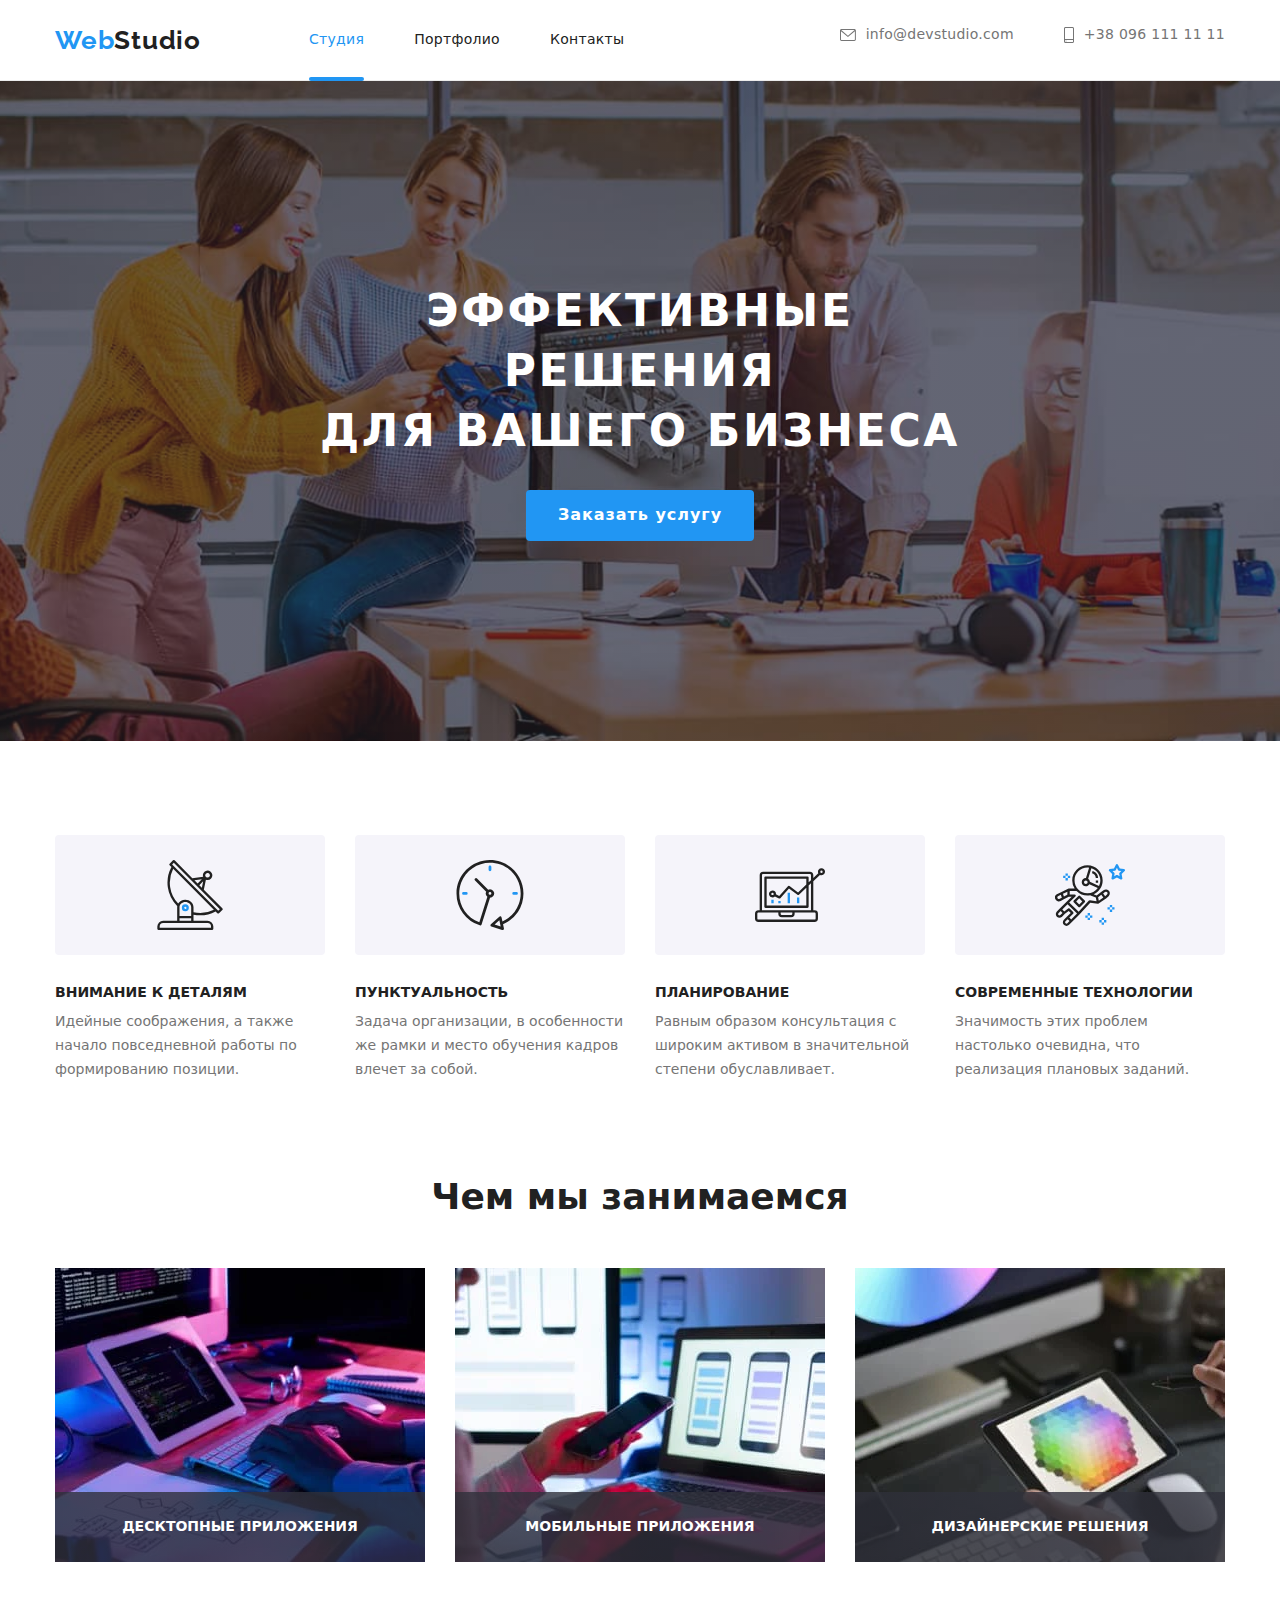
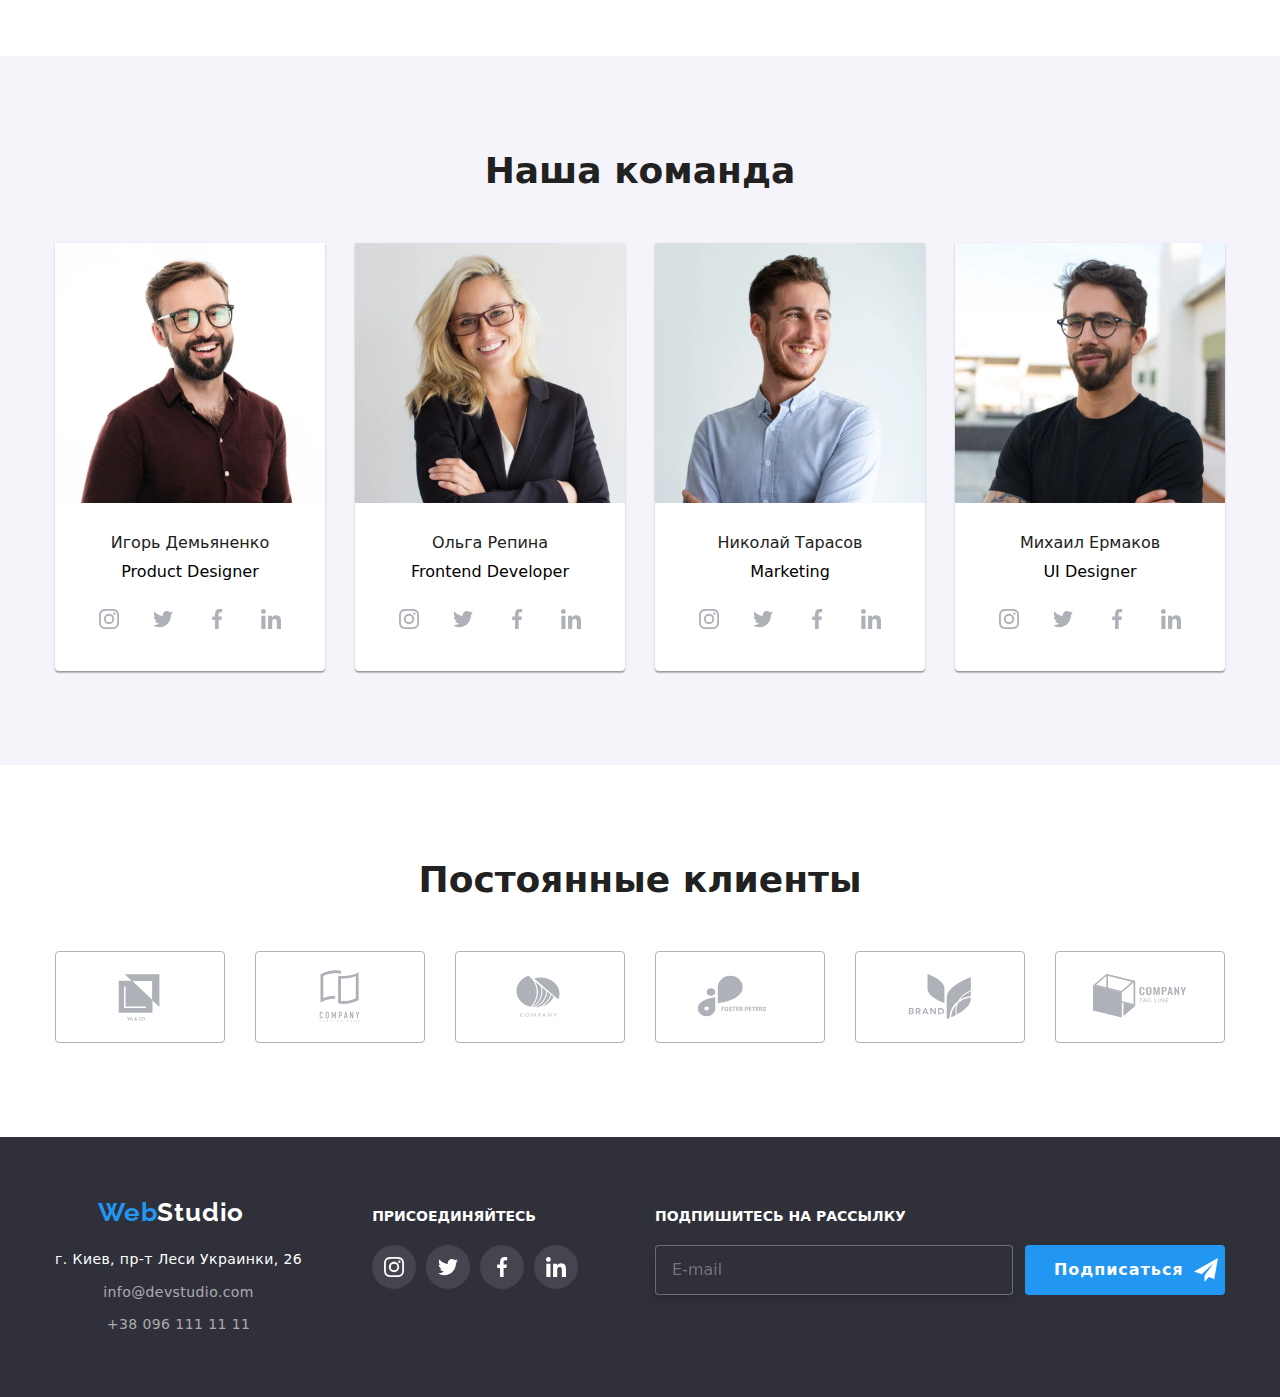
==== commit b24e0307: "Коміт д.з" ====
--- a/index.html
+++ b/index.html
@@ -123,14 +123,17 @@
       <!-- Секція Hero -->
       <section class="hero">
         <div class="hero-section container">
-          <h1 class="main-title">Эффективные решения для вашего бизнеса</h1>
+          <h1 class="main-title">
+            Эффективные решения <br />
+            для вашего бизнеса
+          </h1>
           <button class="btn-main" type="button" data-modal-open>
             Заказать услугу
           </button>
         </div>
       </section>
-       <!-- Модальне вікно -->
-       <div class="backdrop is-hidden" data-modal>
+      <!-- Модальне вікно -->
+      <div class="backdrop is-hidden" data-modal>
         <div class="modal">
           <button class="modal-close-btn" type="button" data-modal-close>
             <svg width="18" height="18">
@@ -159,7 +162,6 @@
               </svg>
             </div>
 
-           
             <label for="tel" class="form-field">Телефон</label>
             <div class="position-icon">
               <input
@@ -174,7 +176,6 @@
               </svg>
             </div>
 
-            
             <label for="email" class="form-field">Почта</label>
             <div class="position-icon">
               <input
@@ -190,7 +191,6 @@
               </svg>
             </div>
 
-            
             <label class="form-field-last">Комментарий</label>
             <div class="position-icon">
               <textarea
@@ -198,10 +198,10 @@
                 name="user-comment"
                 placeholder="Введите текст"
               ></textarea>
-            </div> 
-
-      <!-- Agreement -->
-    <label class="label-agreement">
+            </div>
+
+            <!-- Agreement -->
+            <label class="label-agreement">
               <input class="check-input" type="checkbox" required />
               <span class="checkbox-icon"> </span>
               <span>
@@ -214,7 +214,7 @@
           </form>
         </div>
       </div>
-     <!-- Секція Benefits  -->
+      <!-- Секція Benefits  -->
       <section class="benefits section">
         <div class="container">
           <h2 class="visually-hidden">Преимущества</h2>
@@ -281,19 +281,93 @@
           <h2 class="section-tittle tittle-big">Чем мы занимаемся</h2>
           <ul class="list about-list">
             <li class="about__benefits__list img__wrapper">
-              <img src="./images/img1.jpg" alt="Верстка" width="370" />
+              <picture>
+                <!-- desktop screen -->
+                <source
+                  media="(min-width: 1200px)"
+                  srcset="
+                    ./images/about/img1-lg.webp     1x,
+                    ./images/about/img1-2x@-lg.webp 2x
+                  "
+                  type="image/webp"
+                />
+                <source
+                  media="(min-width: 1200px)"
+                  srcset="
+                    ./images/about/img1-lg.jpg     1x,
+                    ./images/about/img1-2x@-lg.jpg 2x
+                  "
+                  type="image/jpg"
+                />
+
+                <img
+                  src="./images/about/img1-lg.jpg"
+                  alt="Верстка"
+                  width="370"
+                  height="294"
+                />
+              </picture>
+
               <p class="about-desk">Десктопные приложения</p>
             </li>
             <li class="about__benefits__list img__wrapper">
-              <img src="./images/img2.jpg" alt="Дизайн" width="370" />
+              <picture>
+                <!-- desktop screen -->
+                <source
+                  media="(min-width: 1200px)"
+                  srcset="
+                    ./images/about/img2-lg.webp     1x,
+                    ./images/about/img2-2x@-lg.webp 2x
+                  "
+                  type="image/webp"
+                />
+                <source
+                  media="(min-width: 1200px)"
+                  srcset="
+                    ./images/about/img2-lg.jpg     1x,
+                    ./images/about/img2-2x@-lg.jpg 2x
+                  "
+                  type="image/jpg"
+                />
+
+                <img
+                  src="./images/about/img2-lg.jpg"
+                  alt="Дизайн"
+                  width="370"
+                  height="294"
+                />
+              </picture>
+
               <p class="about-desk">Мобильные приложения</p>
             </li>
             <li class="about__benefits__list img__wrapper">
-              <img
-                src="./images/img3.jpg"
-                alt="Внешнее оформление"
-                width="370"
-              />
+              <picture>
+                <!-- desktop screen -->
+                <source
+                  media="(min-width: 1200px)"
+                  srcset="
+                    ./images/about/img3-lg.webp     1x,
+                    ./images/about/img3-2x@-lg.webp 2x
+                  "
+                  type="image/webp"
+                />
+                <source
+                  media="(min-width: 1200px)"
+                  srcset="
+                    ./images/about/img3-lg.jpg     1x,
+                    ./images/about/img3-2x@-lg.jpg 2x
+                  "
+                  type="image/jpg"
+                />
+
+                <img
+                  src="./images/about/img3-lg.jpg"
+                  alt="Внешнее оформление"
+                  width="370"
+                  height="294"
+                />
+              </picture>
+
               <p class="about-desk">Дизайнерские решения</p>
             </li>
           </ul>
@@ -305,7 +379,69 @@
           <h2 class="section-tittle tittle-big">Наша команда</h2>
           <ul class="list team-list">
             <li class="team-item team-group">
-              <img src="./images/imgigor.jpg" alt="Игорь" width="270" />
+              <!-- Тег picture -->
+              <picture>
+                <!-- desktop screen -->
+                <source
+                  media="(min-width: 1200px)"
+                  srcset="
+                    ./images/team/imgigor-lg.webp    1x,
+                    ./images/team/imgigor@2x-lg.webp 2x
+                  "
+                  type="image/webp"
+                />
+                <source
+                  media="(min-width: 1200px)"
+                  srcset="
+                    ./images/team/imgigor-lg.jpg    1x,
+                    ./images/team/imgigor@2x-lg.jpg 2x
+                  "
+                  type="image/jpg"
+                />
+
+                <!-- tablet screen -->
+                <source
+                  media="(min-width: 768px)"
+                  srcset="
+                    ./images/team/imgigor-md.webp    1x,
+                    ./images/team/imgigor@2x-md.webp 2x
+                  "
+                  type="image/webp"
+                />
+                <source
+                  media="(min-width: 768px)"
+                  srcset="
+                    ./images/team/imgigor-md.jpg    1x,
+                    ./images/team/imgigor@2x-md.jpg 2x
+                  "
+                  type="image/jpg"
+                />
+
+                <!-- mobile screen -->
+                <source
+                  media="(max-width: 767px)"
+                  srcset="
+                    ./images/team/imgigor1-sm.webp    1x,
+                    ./images/team/imgigor1@2x-sm.webp 2x
+                  "
+                  type="image/webp"
+                />
+                <source
+                  media="(max-width: 767px)"
+                  srcset="
+                    ./images/team/imgigor1-sm.jpg    1x,
+                    ./images/team/imgigor1@2x-sm.jpg 2x
+                  "
+                  type="image/jpg"
+                />
+                <img
+                  src="./images/team/imgigor1-sm.jpg"
+                  alt="Игорь"
+                  width="450"
+                  height="460"
+                />
+              </picture>
+
               <div class="team">
                 <h3 class="section-team">Игорь Демьяненко</h3>
                 <p class="text-team">Product Designer</p>
@@ -342,7 +478,69 @@
               </div>
             </li>
             <li class="team-item team-group">
-              <img src="./images/imgolga.jpg" alt="Ольга" width="270" />
+              <!-- Тег picture -->
+              <picture>
+                <!-- desktop screen -->
+                <source
+                  media="(min-width: 1200px)"
+                  srcset="
+                    ./images/team/imgolga-lg.webp    1x,
+                    ./images/team/imgolga@2x-lg.webp 2x
+                  "
+                  type="image/webp"
+                />
+                <source
+                  media="(min-width: 1200px)"
+                  srcset="
+                    ./images/team/imgolga-lg.jpg    1x,
+                    ./images/team/imgolga@2x-lg.jpg 2x
+                  "
+                  type="image/jpg"
+                />
+
+                <!-- tablet screen -->
+                <source
+                  media="(min-width: 768px)"
+                  srcset="
+                    ./images/team/imgolga-md.webp    1x,
+                    ./images/team/imgolga@2x-md.webp 2x
+                  "
+                  type="image/webp"
+                />
+                <source
+                  media="(min-width: 768px)"
+                  srcset="
+                    ./images/team/imgolga-md.jpg    1x,
+                    ./images/team/imgolga@2x-md.jpg 2x
+                  "
+                  type="image/jpg"
+                />
+
+                <!-- mobile screen -->
+                <source
+                  media="(max-width: 767px)"
+                  srcset="
+                    ./images/team/imgolga1-sm.webp    1x,
+                    ./images/team/imgolga1@2x-sm.webp 2x
+                  "
+                  type="image/webp"
+                />
+                <source
+                  media="(max-width: 767px)"
+                  srcset="
+                    ./images/team/imgolga1-sm.jpg    1x,
+                    ./images/team/imgolga1@2x-sm.jpg 2x
+                  "
+                  type="image/jpg"
+                />
+                <img
+                  src="./images/team/imgolga1-sm.jpg"
+                  alt="Ольга"
+                  width="450"
+                  height="460"
+                />
+              </picture>
+
               <div class="team">
                 <h3 class="section-team">Ольга Репина</h3>
                 <p class="text-team">Frontend Developer</p>
@@ -379,7 +577,68 @@
               </div>
             </li>
             <li class="team-item team-group">
-              <img src="./images/imgnikolaj.jpg" alt="Николай" width="270" />
+              <picture>
+                <!-- desktop screen -->
+                <source
+                  media="(min-width: 1200px)"
+                  srcset="
+                    ./images/team/imgnikolai-lg.webp    1x,
+                    ./images/team/imgnikolai@2x-lg.webp 2x
+                  "
+                  type="image/webp"
+                />
+                <source
+                  media="(min-width: 1200px)"
+                  srcset="
+                    ./images/team/imgnikolai-lg.jpg    1x,
+                    ./images/team/imgnikolai@2x-md.jpg 2x
+                  "
+                  type="image/jpg"
+                />
+
+                <!-- tablet screen -->
+                <source
+                  media="(min-width: 768px)"
+                  srcset="
+                    ./images/team/imgnikolai-md.webp    1x,
+                    ./images/team/imgnikolai@2x-md.webp 2x
+                  "
+                  type="image/webp"
+                />
+                <source
+                  media="(min-width: 768px)"
+                  srcset="
+                    ./images/team/imgnikolai-md.jpg    1x,
+                    ./images/team/imgnikolai@2x-md.jpg 2x
+                  "
+                  type="image/jpg"
+                />
+
+                <!-- mobile screen -->
+                <source
+                  media="(max-width: 767px)"
+                  srcset="
+                    ./images/team/imgnikolai1-sm.webp    1x,
+                    ./images/team/imgnikolai1@2x-sm.webp 2x
+                  "
+                  type="image/webp"
+                />
+                <source
+                  media="(max-width: 767px)"
+                  srcset="
+                    ./images/team/imgnikolai1-sm.jpg    1x,
+                    ./images/team/imgnikolai1@2x-sm.jpg 2x
+                  "
+                  type="image/jpg"
+                />
+                <img
+                  src="./images/team/imgnikolai1-sm.jpg"
+                  alt="Николай"
+                  width="450"
+                  height="460"
+                />
+              </picture>
+
               <div class="team">
                 <h3 class="section-team">Николай Тарасов</h3>
                 <p class="text-team">Marketing</p>
@@ -416,7 +675,68 @@
               </div>
             </li>
             <li class="team-item team-group">
-              <img src="./images/imgmihail.jpg" alt="Михаил" width="270" />
+              <picture>
+                <!-- desktop screen -->
+                <source
+                  media="(min-width: 1200px)"
+                  srcset="
+                    ./images/team/imgmihail-lg.webp    1x,
+                    ./images/team/imgmihail@2x-lg.webp 2x
+                  "
+                  type="image/webp"
+                />
+                <source
+                  media="(min-width: 1200px)"
+                  srcset="
+                    ./images/team/imgmihail-lg.jpg    1x,
+                    ./images/team/imgmihail@2x-lg.jpg 2x
+                  "
+                  type="image/jpg"
+                />
+
+                <!-- tablet screen -->
+                <source
+                  media="(min-width: 768px)"
+                  srcset="
+                    ./images/team/imgmihail-md.webp    1x,
+                    ./images/team/imgmihail@2x-md.webp 2x
+                  "
+                  type="image/webp"
+                />
+                <source
+                  media="(min-width: 768px)"
+                  srcset="
+                    ./images/team/imgmihail-md.jpg    1x,
+                    ./images/team/imgmihail@2x-md.jpg 2x
+                  "
+                  type="image/jpg"
+                />
+
+                <!-- mobile screen -->
+                <source
+                  media="(max-width: 767px)"
+                  srcset="
+                    ./images/team/imgmihail1@2x.-sm.webp 1x,
+                    ./images/team/imgmihail1@2x.-sm.webp 2x
+                  "
+                  type="image/webp"
+                />
+                <source
+                  media="(max-width: 767px)"
+                  srcset="
+                    ./images/team/imgmihail-sm.jpg      1x,
+                    ./images/team/imgmihail1@2x.-sm.jpg 2x
+                  "
+                  type="image/jpg"
+                />
+                <img
+                  src="./images/team/imgmihail-sm.jpg"
+                  alt="Михаил"
+                  width="450"
+                  height="460"
+                />
+              </picture>
+
               <div class="team">
                 <h3 class="section-team">Михаил Ермаков</h3>
                 <p class="text-team">UI Designer</p>
@@ -502,7 +822,7 @@
       </section>
     </main>
     <!-- Секція футер -->
-     <footer class="page-footer">
+    <footer class="page-footer">
       <div class="container footer-box">
         <div class="footer-item-adress">
           <a class="logo link footer-logo" href="./index.html">
--- a/css/main.min.css
+++ b/css/main.min.css
@@ -1 +1 @@
-.visually-hidden{position:absolute;width:1px;height:1px;margin:-1px;border:0;padding:0;white-space:nowrap;-webkit-clip-path:inset(100%);clip-path:inset(100%);clip:rect(0 0 0 0);overflow:hidden}:root{--main-font: "Roboto";--secondary-font: "Raleway";--main-txt-cl: #757575;--accent-cl: #2196f3;--black-cl: #212121;--white-cl: #ffffff;--hero-footer-bg-cl: #2f303a;--footer-mail-tel-cl: rgba(255, 255, 255, 0.6);--second-cl-btn-main: #188ce8;--background-btn: #f5f4fa;--portfolio-cl: #eeeeee;--header-cl: #ececec;--icon-cl: #afb1b8;--footer-bcg-cl: rgba(255, 255, 255, 0.1);--color-overlay: rgba(33, 150, 243, 0.9);--form-cl: rgba(33, 33, 33, 0.2);--indent: 30px;--anim: 250ms cubic-bezier(0.4, 0, 0.2, 1)}h1,h2,h3,p{margin:0}img{display:block;width:100%;height:auto}.list{list-style:none;margin:0;padding:0}.no-scroll{overflow:hidden}.link{text-decoration:none}@media screen and (min-width: 320px)and (max-width: 767px){.nav{display:none}}.nav-link{display:block;padding-top:32px;padding-bottom:32px;font-weight:500;font-size:14px;line-height:1.14;letter-spacing:.02em;color:var(--black-cl);-webkit-transition:color var(--anim);transition:color var(--anim)}.nav-link:hover,.nav-link:focus{color:var(--accent-cl)}.nav__list-item:not(:last-child){margin-right:50px}.nav__list-item{position:relative}.current--link{position:relative;display:-webkit-box;display:-ms-flexbox;display:flex;-webkit-box-align:center;-ms-flex-align:center;align-items:center;color:var(--accent-cl)}.current--link::before{position:absolute;content:"";bottom:0;left:0;display:inline-block;width:100%;height:4px;background-color:var(--accent-cl);border-radius:2px;-webkit-transform:translateY(1px);transform:translateY(1px)}.mobile-menu-btn{background-color:rgba(0,0,0,0);border:none;width:40px;height:40px;cursor:pointer;display:-webkit-box;display:-ms-flexbox;display:flex;-webkit-box-align:center;-ms-flex-align:center;align-items:center;-webkit-box-pack:center;-ms-flex-pack:center;justify-content:center;z-index:1000}@media screen and (min-width: 768px){.mobile-menu-btn{display:none}}.mobile-menu-burger{-webkit-transition:500ms;transition:500ms}.mobile-menu-btn.is-open .mobile-menu-burger{opacity:0}.mobile-menu-btn{margin-left:auto}.mobile-menu-close{opacity:0;-webkit-transition:500ms;transition:500ms}.mobile-menu-btn.is-open .mobile-menu-close{opacity:1}.mobil-menu{position:fixed;top:0;left:0;z-index:100;-webkit-transform:translateX(100%);transform:translateX(100%);width:100%;height:100%;padding:48px 40px;display:-webkit-box;display:-ms-flexbox;display:flex;-webkit-box-orient:vertical;-webkit-box-direction:normal;-ms-flex-direction:column;flex-direction:column;background-color:var(--white-cl);-webkit-transition:-webkit-transform 500ms;transition:-webkit-transform 500ms;transition:transform 500ms;transition:transform 500ms, -webkit-transform 500ms}.mobil-menu.is-open{-webkit-transform:translateX(0);transform:translateX(0)}@media screen and (min-width: 768px){.mobil-menu{display:none}}.mobile-menu-nav{margin-bottom:auto}.mobile-nav-item{font-weight:500;font-size:40px;line-height:47px;letter-spacing:.02em;color:var(---black-cl)}.mobile-menu-nav-item:not(:last-child){margin-bottom:32px}.mobile-menu-nav-item:not(:last-child):hover,.mobile-menu-nav-item:not(:last-child):focus{fill:var(--accent-cl)}.mobile-menu-nav-item .current{color:var(--accent-cl)}.mobile-menu-contacts{margin-bottom:64px}.mobile-menu-tel-mail{font-weight:500;font-size:24px;line-height:28px;letter-spacing:.02em;color:var(--main-txt-cl)}.mobile-menu-contacts-item:not(:last-child){margin-bottom:32px}.mobile-menu-contacts-item .accent{font-size:34px;color:var(--accent-cl)}.mobile-menu-socials{display:-webkit-box;display:-ms-flexbox;display:flex;-webkit-box-align:center;-ms-flex-align:center;align-items:center;-ms-flex-wrap:wrap;flex-wrap:wrap;gap:10px}.mobile-menu-socials-link{font-weight:500;font-size:18px;line-height:1.22;letter-spacing:.02em;color:var(--accent-cl)}.mobile-menu-socials-item:not(:last-child) .mobile-menu-socials-link{padding-right:10px;border-right:1px solid var(--form-cl)}.section{padding-top:94px;padding-bottom:94px}.card-set{display:-webkit-box;display:-ms-flexbox;display:flex;-ms-flex-wrap:wrap;flex-wrap:wrap;-webkit-box-pack:center;-ms-flex-pack:center;justify-content:center;-ms-flex-preferred-size:calc(100% - var(--indent));flex-basis:calc(100% - var(--indent))}@media screen and (min-width: 768px){.card-set{margin-left:calc(-1*var(--indent))}}@media screen and (min-width: 1200px){.card-set{margin-left:calc(-1*var(--indent))}}@media screen and (min-width: 480px){.card-set-item{-ms-flex-preferred-size:calc(100% - var(--indent));flex-basis:calc(100% - var(--indent));max-width:450px}}@media screen and (min-width: 768px){.card-set-item{-ms-flex-preferred-size:calc(50% - var(--indent));flex-basis:calc(50% - var(--indent));margin-left:var(--indent);max-width:354px}}@media screen and (min-width: 1200px){.card-set-item{-ms-flex-preferred-size:calc(33.3333333333% - var(--indent));flex-basis:calc(33.3333333333% - var(--indent));margin-left:var(--indent);max-width:370px}}.card-set-item:not(:last-child){margin-bottom:var(--indent)}.overlay-card{position:relative;overflow:hidden}.portfolio-overlay{position:absolute;display:-webkit-box;display:-ms-flexbox;display:flex;-webkit-box-align:center;-ms-flex-align:center;align-items:center;-webkit-box-pack:center;-ms-flex-pack:center;justify-content:center;background-color:var(--color-overlay);top:0;left:0;width:100%;height:100%;padding:63px 24px;-webkit-transform:translateY(100%);transform:translateY(100%);-webkit-transition:-webkit-transform var(--anim);transition:-webkit-transform var(--anim);transition:transform var(--anim);transition:transform var(--anim), -webkit-transform var(--anim);font-size:18px;letter-spacing:.03em;line-height:1.56;color:var(--white-cl)}.portfolio-block:hover .portfolio-overlay,.portfolio-block:focus .portfolio-overlay{-webkit-transform:translateY(0);transform:translateY(0)}.portfolio-block{display:block;-webkit-transition:-webkit-box-shadow var(--anim);transition:-webkit-box-shadow var(--anim);transition:box-shadow var(--anim);transition:box-shadow var(--anim), -webkit-box-shadow var(--anim)}.portfolio-block:hover,.portfolio-block:focus{-webkit-box-shadow:0px 1px 1px rgba(0,0,0,.12),0px 4px 4px rgba(0,0,0,.06),1px 4px 6px rgba(0,0,0,.16);box-shadow:0px 1px 1px rgba(0,0,0,.12),0px 4px 4px rgba(0,0,0,.06),1px 4px 6px rgba(0,0,0,.16)}.text-frame{padding:20px 24px;border:1px solid var(--portfolio-cl);border-top:none}.container{width:100%;padding-left:15px;padding-right:15px;margin-left:auto;margin-right:auto}@media screen and (min-width: 480px){.container{max-width:480px}}@media screen and (min-width: 768px){.container{max-width:768px}}@media screen and (min-width: 1200px){.container{max-width:1200px}}.btn-modal{padding:10px 55px 10px 56px;margin-top:30px;margin-left:auto;margin-right:auto;border-radius:4px;border:none;font-family:inherit;font-weight:700;font-size:16px;line-height:1.88;display:-webkit-box;display:-ms-flexbox;display:flex;-webkit-box-align:center;-ms-flex-align:center;align-items:center;text-align:center;letter-spacing:.06em;color:var(--white-cl);background-color:var(--accent-cl);cursor:pointer;-webkit-transition:background-color var(--anim),color var(--anim);transition:background-color var(--anim),color var(--anim)}@media screen and (min-width: 1200px){.btn-modal{margin-top:0px}}.btn-modal:hover,.btn-modal:focus{background-color:var(--second-cl-btn-main)}.btn-main{padding:10px 32px;margin-top:30px;margin-left:auto;margin-right:auto;border-radius:4px;border:none;font-family:inherit;font-weight:700;font-size:16px;line-height:1.88;display:-webkit-box;display:-ms-flexbox;display:flex;-webkit-box-align:center;-ms-flex-align:center;align-items:center;text-align:center;letter-spacing:.06em;color:var(--white-cl);background-color:var(--accent-cl);cursor:pointer;-webkit-transition:background-color var(--anim),color var(--anim);transition:background-color var(--anim),color var(--anim)}.btn-main:hover,.btn-main:focus{background-color:var(--second-cl-btn-main)}.btn-footer{width:200px;height:50px;padding-left:29px;margin-left:12px;border-radius:4px;border:none;font-family:inherit;font-weight:700;font-size:16px;line-height:1.88;display:-webkit-box;display:-ms-flexbox;display:flex;-webkit-box-align:center;-ms-flex-align:center;align-items:center;text-align:center;letter-spacing:.06em;color:var(--white-cl);background-color:var(--accent-cl);cursor:pointer;-webkit-transition:background-color var(--anim),color var(--anim);transition:background-color var(--anim),color var(--anim)}.btn-footer:hover,.btn-footer:focus{background-color:var(--second-cl-btn-main)}.button-send{fill:var(--white-cl);margin-left:10px}.btn-portfolio{padding:6px 22px;border:none;border-radius:4px;font-family:inherit;font-weight:500;font-size:16px;line-height:1.62;text-align:center;letter-spacing:.03em;color:var(--black-cl);background-color:var(--background-btn);cursor:pointer;-webkit-transition:background-color var(--anim),color var(--anim),-webkit-box-shadow var(--anim);transition:background-color var(--anim),color var(--anim),-webkit-box-shadow var(--anim);transition:background-color var(--anim),color var(--anim),box-shadow var(--anim);transition:background-color var(--anim),color var(--anim),box-shadow var(--anim),-webkit-box-shadow var(--anim)}.btn-portfolio:hover,.btn-portfolio:focus{background-color:var(--accent-cl);color:var(--white-cl);-webkit-box-shadow:0px 3px 1px rgba(0,0,0,.1),0px 1px 2px rgba(0,0,0,.08),0px 2px 2px rgba(0,0,0,.12);box-shadow:0px 3px 1px rgba(0,0,0,.1),0px 1px 2px rgba(0,0,0,.08),0px 2px 2px rgba(0,0,0,.12)}.modal-close-btn{position:absolute;top:0;right:0;background-color:var(--white-cl);border-radius:50%;border:1px solid rgba(0,0,0,.1);display:-webkit-box;display:-ms-flexbox;display:flex;-webkit-box-align:center;-ms-flex-align:center;align-items:center;-webkit-box-pack:center;-ms-flex-pack:center;justify-content:center;padding:0;width:30px;height:30px;margin:8px;cursor:pointer;-webkit-transition:fill var(--anim);transition:fill var(--anim)}.modal-close-btn:hover,.modal-close-btn:focus{fill:var(--accent-cl)}.btn-footer{width:200px;padding-left:29px;margin-left:12px;border-radius:4px;border:none;font-family:inherit;font-weight:700;font-size:16px;line-height:1.88;display:-webkit-box;display:-ms-flexbox;display:flex;-webkit-box-align:center;-ms-flex-align:center;align-items:center;text-align:center;letter-spacing:.06em;color:var(--white-cl);background-color:var(--accent-cl);cursor:pointer;-webkit-transition:background-color var(--anim),color var(--anim);transition:background-color var(--anim),color var(--anim)}.btn-footer:hover,.btn-footer:focus{background-color:var(--second-cl-btn-main)}.button-send{fill:var(--white-cl);margin-left:10px}.list-button{display:-webkit-box;display:-ms-flexbox;display:flex;-ms-flex-wrap:wrap;flex-wrap:wrap;-webkit-box-pack:start;-ms-flex-pack:start;justify-content:flex-start;margin-bottom:40px;margin-bottom:30px}@media screen and (min-width: 768px){.list-button{-webkit-box-pack:center;-ms-flex-pack:center;justify-content:center}}@media screen and (min-width: 1200px){.list-button{-webkit-box-pack:center;-ms-flex-pack:center;justify-content:center;margin-bottom:50px}}.portfolio-btn-list:not(:last-child){margin-right:8px;padding-bottom:15px}.btn-portfolio{padding:6px 22px;border:none;border-radius:4px;font-family:inherit;font-weight:500;font-size:16px;line-height:1.62;text-align:center;letter-spacing:.03em;color:var(--black-cl);background-color:var(--background-btn);cursor:pointer;-webkit-transition:background-color var(--anim),color var(--anim),-webkit-box-shadow var(--anim);transition:background-color var(--anim),color var(--anim),-webkit-box-shadow var(--anim);transition:background-color var(--anim),color var(--anim),box-shadow var(--anim);transition:background-color var(--anim),color var(--anim),box-shadow var(--anim),-webkit-box-shadow var(--anim)}.btn-portfolio:hover,.btn-portfolio:focus{background-color:var(--accent-cl);color:var(--white-cl);-webkit-box-shadow:0px 3px 1px rgba(0,0,0,.1),0px 1px 2px rgba(0,0,0,.08),0px 2px 2px rgba(0,0,0,.12);box-shadow:0px 3px 1px rgba(0,0,0,.1),0px 1px 2px rgba(0,0,0,.08),0px 2px 2px rgba(0,0,0,.12)}.main-title{width:696px;margin-left:auto;margin-right:auto;font-weight:900;font-size:44px;text-align:center;line-height:1.36;letter-spacing:.06em;text-transform:uppercase;color:var(--white-cl);text-align:center;margin-top:auto;padding-bottom:30px}@media screen and (min-width: 320px)and (max-width: 1199px){.main-title{font-size:26px;line-height:1.62}}.section-tittle{font-weight:700;color:var(--black-cl)}.tittle-big{font-size:36px;line-height:1.17;text-align:center;margin-bottom:50px}@media screen and (min-width: 480px)and (max-width: 1199px){.tittle-big{font-size:28px;line-height:1.18;margin-bottom:30px}}.tittle-small{font-size:14px;line-height:1.14;text-transform:uppercase}.tittle-portfolio{font-weight:700;font-size:18px;line-height:2;letter-spacing:.06em;color:var(--black-cl);margin-bottom:4px}.text-portfolio{font-size:16px;line-height:1.88;color:var(--main-txt-cl)}.sign-up-text{display:inline-block;color:var(--black-cl);font-size:20px;line-height:23px;text-align:center;margin-bottom:12px}.form-field{display:-webkit-box;display:-ms-flexbox;display:flex;-webkit-box-orient:vertical;-webkit-box-direction:normal;-ms-flex-direction:column;flex-direction:column;text-align:start;font-size:12px;line-height:1.17;letter-spacing:.01em;margin-bottom:4px}.form-field-last{display:-webkit-box;display:-ms-flexbox;display:flex;-webkit-box-orient:vertical;-webkit-box-direction:normal;-ms-flex-direction:column;flex-direction:column;text-align:start;margin-bottom:4px;font-size:12px;line-height:1.17;letter-spacing:.01em}.position-icon{position:relative}.position-icon:focus-within .form-stroke,.position-icon:hover .form-stroke{border-color:var(--color-overlay)}.icon-inputs{position:absolute;top:14px;left:15px;fill:var(--black-cl);-webkit-transition:fill var(--anim);transition:fill var(--anim)}.position-icon:focus-within .icon-inputs,.position-icon:hover .icon-inputs{fill:var(--color-overlay)}.form-stroke{width:448px;height:40px;border:1px solid var(--form-cl);border-radius:4px;padding:12px 16px;padding-left:42px;margin-bottom:10px;outline:rgba(0,0,0,0);-webkit-transition:border-color var(--anim);transition:border-color var(--anim)}@media screen and (min-width: 320px)and (max-width: 1199px){.form-stroke{width:370px;height:40px}}.form-stroke-comment{width:448px;height:120px;border:1px solid var(--form-cl);border-radius:4px;padding:12px 16px;resize:none;font-size:12px;line-height:1.16;letter-spacing:.01em;margin-bottom:20px;outline:rgba(0,0,0,0);-webkit-transition:border-color var(--anim);transition:border-color var(--anim)}@media screen and (min-width: 320px)and (max-width: 1199px){.form-stroke-comment{width:370px;height:120px}}.position-icon:focus-within .form-stroke-comment,.position-icon:hover .form-stroke-comment{border-color:var(--color-overlay)}.terms-agreement{color:var(--color-overlay)}.backdrop{position:fixed;top:0;left:0;z-index:1000;width:100%;height:100%;background-color:rgba(0,0,0,.2);opacity:1;visibility:visible;pointer-events:initial;-webkit-transition:opacity var(--anim),visibility var(--anim);transition:opacity var(--anim),visibility var(--anim)}.is-hidden{opacity:0;visibility:hidden;pointer-events:none}.modal{position:absolute;top:50%;left:50%;-webkit-transform:translate(-50%, -50%);transform:translate(-50%, -50%);width:528px;height:581px;padding:40px;background-color:var(--white-cl);-webkit-box-shadow:0px 1px 3px rgba(0,0,0,.12),0px 1px 1px rgba(0,0,0,.14),0px 2px 1px rgba(0,0,0,.2);box-shadow:0px 1px 3px rgba(0,0,0,.12),0px 1px 1px rgba(0,0,0,.14),0px 2px 1px rgba(0,0,0,.2);border-radius:4px}@media screen and (min-width: 320px)and (max-width: 1199px){.modal{width:450px;height:609px}}.modal-close-btn{position:absolute;top:0;right:0;background-color:var(--white-cl);border-radius:50%;border:1px solid rgba(0,0,0,.1);display:-webkit-box;display:-ms-flexbox;display:flex;-webkit-box-align:center;-ms-flex-align:center;align-items:center;-webkit-box-pack:center;-ms-flex-pack:center;justify-content:center;padding:0;width:30px;height:30px;margin:8px;cursor:pointer;-webkit-transition:fill var(--anim);transition:fill var(--anim)}.modal-close-btn:hover,.modal-close-btn:focus{fill:var(--accent-cl)}.header{border-bottom:1px solid var(--header-cl)}.header-container{display:-webkit-box;display:-ms-flexbox;display:flex;-webkit-box-align:center;-ms-flex-align:center;align-items:center}.header__list{display:-webkit-box;display:-ms-flexbox;display:flex;margin-left:auto}.header__list .contact-mail+.contact-telephone{margin-left:50px}@media screen and (min-width: 320px)and (max-width: 767px){.contact{display:none}}@media screen and (min-width: 768px)and (max-width: 1199px){.contact{display:-webkit-box;display:-ms-flexbox;display:flex;-ms-flex-wrap:wrap;flex-wrap:wrap;-webkit-box-pack:end;-ms-flex-pack:end;justify-content:flex-end}}.logo{font-family:var(--secondary-font),sans-serif;font-weight:700;letter-spacing:.03em;color:var(--accent-cl)}@media screen and (min-width: 320px){.logo{font-size:24px;line-height:1.17;padding-top:16px;padding-bottom:16px;padding-right:15px;margin-right:163px}}@media screen and (min-width: 768px){.logo{font-size:24px;line-height:1.17;margin-right:88px}}@media screen and (min-width: 1200px){.logo{font-size:26px;line-height:1.19;margin-right:93px}}.logo-style-black{color:var(--black-cl)}.logo-style-white{color:var(--white-cl)}.contact-list{display:-webkit-box;display:-ms-flexbox;display:flex;-webkit-box-align:center;-ms-flex-align:center;align-items:center;margin-left:auto;font-weight:500;font-size:14px;line-height:1.14;letter-spacing:.02em;color:var(--main-txt-cl);-webkit-transition:color var(--anim);transition:color var(--anim)}.contact-list:hover,.contact-list:focus{color:var(--accent-cl)}@media screen and (min-width: 480px)and (max-width: 767px){.contact-list{display:none}}@media screen and (min-width: 767px)and (max-width: 1199px){.contact-list{font-size:12px;line-height:1.67px}}.contact--icon{fill:currentColor;margin-right:10px}.contact-mail{margin-bottom:10px}.hero{background-color:var(--hero-footer-bg-cl);background-image:-webkit-gradient(linear, left top, right top, from(rgba(47, 48, 58, 0.4)), to(rgba(47, 48, 58, 0.4))),url(../images/hero/background.jpg);background-image:linear-gradient(to right, rgba(47, 48, 58, 0.4), rgba(47, 48, 58, 0.4)),url(../images/hero/background.jpg);background-repeat:no-repeat;background-position:center;background-size:cover;margin-left:auto;margin-right:auto;padding-top:200px;padding-bottom:200px;position:relative}@media screen and (min-width: 480px){.hero{max-width:480px;height:400px}}@media screen and (min-width: 768px){.hero{max-width:768px;height:400px}}@media screen and (min-width: 1200px){.hero{max-width:1600px;height:600px}}.benefits-text{font-size:14px;line-height:1.71;margin-top:10px;color:var(--main-txt-cl)}.benefits-title{max-width:270px}.benefits-list{display:-webkit-box;display:-ms-flexbox;display:flex}@media screen and (min-width: 320px)and (max-width: 1199px){.benefits-list{-ms-flex-wrap:wrap;flex-wrap:wrap;-webkit-box-pack:center;-ms-flex-pack:center;justify-content:center}}@media screen and (min-width: 768px)and (max-width: 1199px){.benefits-list{gap:30px}}@media screen and (min-width: 1200px){.about__benefits__list:not(:last-child){margin-right:30px}}.benefits-link{display:-webkit-box;display:-ms-flexbox;display:flex;-webkit-box-align:center;-ms-flex-align:center;align-items:center;-webkit-box-pack:center;-ms-flex-pack:center;justify-content:center;width:270px;height:120px;background-color:var(--background-btn);border-radius:4px;margin-bottom:30px}.benefits--icon{fill:currentColor}.about{padding-bottom:94px}@media screen and (min-width: 320px)and (max-width: 1199px){.about{display:none}}.about-list{display:-webkit-box;display:-ms-flexbox;display:flex;-ms-flex-preferred-size:370px;flex-basis:370px}@media screen and (min-width: 320px)and (max-width: 767px){.about-list{-ms-flex-wrap:wrap;flex-wrap:wrap;-webkit-box-pack:center;-ms-flex-pack:center;justify-content:center}}.img__wrapper{position:relative}.about-desk{display:-webkit-box;display:-ms-flexbox;display:flex;-webkit-box-pack:center;-ms-flex-pack:center;justify-content:center;-webkit-box-align:center;-ms-flex-align:center;align-items:center;font-weight:700;color:var(--white-cl);font-size:14px;line-height:1.14;text-transform:uppercase;position:absolute;background-image:-webkit-gradient(linear, left top, right top, from(rgba(47, 48, 58, 0.8)), to(rgba(47, 48, 58, 0.8)));background-image:linear-gradient(to right, rgba(47, 48, 58, 0.8), rgba(47, 48, 58, 0.8));width:370px;height:70px;bottom:0}.team-section{background:var(--background-btn);padding-top:60px;padding-bottom:60px}@media screen and (min-width: 768px){.team-section{padding-top:60px;padding-bottom:60px}}@media screen and (min-width: 1200px){.team-section{padding-top:94px;padding-bottom:94px}}.team-list{display:-webkit-box;display:-ms-flexbox;display:flex;-ms-flex-wrap:wrap;flex-wrap:wrap;-webkit-box-pack:center;-ms-flex-pack:center;justify-content:center;gap:30px}.team-group{background-color:var(--white-cl);-webkit-box-shadow:0px 1px 3px rgba(0,0,0,.12),0px 1px 1px rgba(0,0,0,.14),0px 2px 1px rgba(0,0,0,.2);box-shadow:0px 1px 3px rgba(0,0,0,.12),0px 1px 1px rgba(0,0,0,.14),0px 2px 1px rgba(0,0,0,.2);border-radius:0px 0px 4px 4px}.team{padding-top:30px;padding-bottom:30px}.section-team{font-weight:500;font-size:16px;line-height:1.19;color:var(--black-cl);text-align:center;margin-bottom:10px}.text-team{margin-bottom:16px;font-size:16px;line-height:1.19;text-align:center}@media screen and (min-width: 480px)and (max-width: 767px){.team-item{max-width:450px}}@media screen and (min-width: 768px)and (max-width: 1199px){.team-item{max-width:354px}}@media screen and (min-width: 1200px){.team-item{max-width:270px}}.social-media{display:-webkit-box;display:-ms-flexbox;display:flex;-webkit-box-pack:center;-ms-flex-pack:center;justify-content:center}.social-media-item:not(:last-child){margin-right:10px}.social-media-link{display:-webkit-box;display:-ms-flexbox;display:flex;-webkit-box-align:center;-ms-flex-align:center;align-items:center;-webkit-box-pack:center;-ms-flex-pack:center;justify-content:center;width:44px;height:44px;color:var(--icon-cl);border-radius:50%;-webkit-transition:color var(--anim),background-color var(--anim);transition:color var(--anim),background-color var(--anim)}.social-media-link:hover,.social-media-link:focus{background-color:var(--accent-cl);color:var(--white-cl)}.social-media-icon{fill:currentColor}.regulars-list{display:-webkit-box;display:-ms-flexbox;display:flex;-webkit-box-pack:center;-ms-flex-pack:center;justify-content:center;-ms-flex-wrap:wrap;flex-wrap:wrap;gap:30px}.regulars-logo{fill:currentColor}.logo-list{color:var(--icon-cl);display:-webkit-box;display:-ms-flexbox;display:flex;width:170px;height:92px;-webkit-box-pack:center;-ms-flex-pack:center;justify-content:center;-webkit-box-align:center;-ms-flex-align:center;align-items:center;border:1px solid var(--icon-cl);border-radius:4px;-webkit-transition:color var(--anim),border-color var(--anim);transition:color var(--anim),border-color var(--anim)}.logo-list:hover,.logo-list:focus{color:var(--accent-cl);border-color:var(--accent-cl)}.portfolio{padding-top:60px;padding-bottom:60px}@media screen and (min-width: 768px){.portfolio{padding-top:60px;padding-bottom:60px}}@media screen and (min-width: 1200px){.portfolio{padding-top:94px;padding-bottom:94px}}.portfolio-block{display:block;-webkit-transition:-webkit-box-shadow var(--anim);transition:-webkit-box-shadow var(--anim);transition:box-shadow var(--anim);transition:box-shadow var(--anim), -webkit-box-shadow var(--anim)}.portfolio-block:hover,.portfolio-block:focus{-webkit-box-shadow:0px 1px 1px rgba(0,0,0,.12),0px 4px 4px rgba(0,0,0,.06),1px 4px 6px rgba(0,0,0,.16);box-shadow:0px 1px 1px rgba(0,0,0,.12),0px 4px 4px rgba(0,0,0,.06),1px 4px 6px rgba(0,0,0,.16)}.text-frame{padding:20px 24px;border:1px solid var(--portfolio-cl);border-top:none}.page-footer{background:var(--hero-footer-bg-cl);padding-top:60px;padding-bottom:60px}.footer-address{font-size:14px;line-height:1.71;letter-spacing:.03em;font-style:normal;-webkit-transition:color var(--anim);transition:color var(--anim)}.footer-address:hover,.footer-address:focus{color:var(--accent-cl)}.footer-box{display:-webkit-box;display:-ms-flexbox;display:flex;-ms-flex-wrap:wrap;flex-wrap:wrap;-webkit-box-align:baseline;-ms-flex-align:baseline;align-items:baseline;-webkit-box-pack:center;-ms-flex-pack:center;justify-content:center}.footer-item-adress{margin-bottom:60px}@media screen and (min-width: 320px){.footer-item-adress{-webkit-box-align:center;-ms-flex-align:center;align-items:center}}@media screen and (min-width: 768px){.footer-item-adress{margin-right:165px;margin-bottom:60px}}@media screen and (min-width: 1200px){.footer-item-adress{margin-right:70px}}.footer-address-link{color:var(--white-cl)}.footer-address-mail-tel{color:var(--footer-mail-tel-cl)}.footer-text:not(:last-child){margin-bottom:9px}.footer-logo{margin-top:20px}.footer-item-link{display:-webkit-box;display:-ms-flexbox;display:flex;-webkit-box-align:center;-ms-flex-align:center;align-items:center;-webkit-box-pack:center;-ms-flex-pack:center;justify-content:center;width:44px;height:44px;color:var(--white-cl);background-color:var(--footer-bcg-cl);border-radius:50%;-webkit-transition:background-color var(--anim);transition:background-color var(--anim)}.footer-item-link:hover,.footer-item-link:focus{background-color:var(--accent-cl)}.section-footer{font-weight:700;color:var(--white-cl);margin-bottom:20px}@media screen and (min-width: 320px)and (max-width: 1199px){.section-footer{text-align:center}}.footer-social-list{margin-right:10px}.footer-social{display:-webkit-box;display:-ms-flexbox;display:flex;-webkit-box-align:baseline;-ms-flex-align:baseline;align-items:baseline;margin-bottom:20px}@media screen and (min-width: 320px)and (max-width: 767px){.footer-logo-list{display:-webkit-box;display:-ms-flexbox;display:flex;-webkit-box-align:center;-ms-flex-align:center;align-items:center;-webkit-box-orient:vertical;-webkit-box-direction:normal;-ms-flex-direction:column;flex-direction:column}}.join-box{display:-webkit-box;display:-ms-flexbox;display:flex}@media screen and (min-width: 320px)and (max-width: 767px){.footer-button{margin-top:60px}}@media screen and (min-width: 1200px){.footer-button{margin-left:auto}}.footer-subscribe{width:358px;height:50px;padding-left:16px;padding-bottom:15px;padding-top:15px;font-size:16px;line-height:1.14;color:var(--white-cl);background-color:var(--hero-footer-bg-cl);border:1px solid rgba(255,255,255,.3);-webkit-filter:drop-shadow(0px 4px 4px rgba(0, 0, 0, 0.15));filter:drop-shadow(0px 4px 4px rgba(0, 0, 0, 0.15));border-radius:4px;-webkit-transition:border-color var(--anim);transition:border-color var(--anim)}@media screen and (min-width: 320px)and (max-width: 1199px){.footer-subscribe{width:450px;height:50px;margin-bottom:20px}}.footer-subscribe-section{display:-webkit-box;display:-ms-flexbox;display:flex;-ms-flex-wrap:wrap;flex-wrap:wrap}.footer-subscribe-section:hover .footer-subscribe,.footer-subscribe-section:focus .footer-subscribe{border-color:var(--color-overlay)}@media screen and (max-width: 768px){.footer-subscribe-section{-webkit-box-orient:vertical;-webkit-box-direction:normal;-ms-flex-direction:column;flex-direction:column;-webkit-box-align:center;-ms-flex-align:center;align-items:center}}/*# sourceMappingURL=main.min.css.map */+.visually-hidden{position:absolute;width:1px;height:1px;margin:-1px;border:0;padding:0;white-space:nowrap;-webkit-clip-path:inset(100%);clip-path:inset(100%);clip:rect(0 0 0 0);overflow:hidden}:root{--main-font: "Roboto";--secondary-font: "Raleway";--main-txt-cl: #757575;--accent-cl: #2196f3;--black-cl: #212121;--white-cl: #ffffff;--hero-footer-bg-cl: #2f303a;--footer-mail-tel-cl: rgba(255, 255, 255, 0.6);--second-cl-btn-main: #188ce8;--background-btn: #f5f4fa;--portfolio-cl: #eeeeee;--header-cl: #ececec;--icon-cl: #afb1b8;--footer-bcg-cl: rgba(255, 255, 255, 0.1);--color-overlay: rgba(33, 150, 243, 0.9);--form-cl: rgba(33, 33, 33, 0.2);--indent: 30px;--anim: 250ms cubic-bezier(0.4, 0, 0.2, 1)}h1,h2,h3,p{margin:0}img{display:block;max-width:100%;height:auto}.list{list-style:none;margin:0;padding:0}.no-scroll{overflow:hidden}.link{text-decoration:none}@media screen and (min-width: 320px)and (max-width: 767px){.nav{display:none}}.nav-link{display:block;padding-top:32px;padding-bottom:32px;font-weight:500;font-size:14px;line-height:1.14;letter-spacing:.02em;color:var(--black-cl);-webkit-transition:color var(--anim);transition:color var(--anim)}.nav-link:hover,.nav-link:focus{color:var(--accent-cl)}.nav__list-item:not(:last-child){margin-right:50px}.nav__list-item{position:relative}.current--link{position:relative;display:-webkit-box;display:-ms-flexbox;display:flex;-webkit-box-align:center;-ms-flex-align:center;align-items:center;color:var(--accent-cl)}.current--link::before{position:absolute;content:"";bottom:0;left:0;display:inline-block;width:100%;height:4px;background-color:var(--accent-cl);border-radius:2px;-webkit-transform:translateY(1px);transform:translateY(1px)}.mobile-menu-btn{background-color:rgba(0,0,0,0);border:none;width:40px;height:40px;cursor:pointer;display:-webkit-box;display:-ms-flexbox;display:flex;-webkit-box-align:center;-ms-flex-align:center;align-items:center;-webkit-box-pack:center;-ms-flex-pack:center;justify-content:center;z-index:1000}@media screen and (min-width: 768px){.mobile-menu-btn{display:none}}.mobile-menu-burger{-webkit-transition:500ms;transition:500ms}.mobile-menu-btn.is-open .mobile-menu-burger{opacity:0}.mobile-menu-btn{margin-left:auto}.mobile-menu-close{opacity:0;-webkit-transition:500ms;transition:500ms}.mobile-menu-btn.is-open .mobile-menu-close{opacity:1}.mobil-menu{position:fixed;top:0;left:0;z-index:100;-webkit-transform:translateX(100%);transform:translateX(100%);width:100%;height:100%;padding:48px 40px;display:-webkit-box;display:-ms-flexbox;display:flex;-webkit-box-orient:vertical;-webkit-box-direction:normal;-ms-flex-direction:column;flex-direction:column;background-color:var(--white-cl);-webkit-transition:-webkit-transform 500ms;transition:-webkit-transform 500ms;transition:transform 500ms;transition:transform 500ms, -webkit-transform 500ms}.mobil-menu.is-open{-webkit-transform:translateX(0);transform:translateX(0)}@media screen and (min-width: 768px){.mobil-menu{display:none}}.mobile-menu-nav{margin-bottom:auto}.mobile-nav-item{font-weight:500;font-size:40px;line-height:47px;letter-spacing:.02em;color:var(---black-cl)}.mobile-menu-nav-item:not(:last-child){margin-bottom:32px}.mobile-menu-nav-item:not(:last-child):hover,.mobile-menu-nav-item:not(:last-child):focus{fill:var(--accent-cl)}.mobile-menu-nav-item .current{color:var(--accent-cl)}.mobile-menu-contacts{margin-bottom:64px}.mobile-menu-tel-mail{font-weight:500;font-size:24px;line-height:28px;letter-spacing:.02em;color:var(--main-txt-cl)}.mobile-menu-contacts-item:not(:last-child){margin-bottom:32px}.mobile-menu-contacts-item .accent{font-size:34px;color:var(--accent-cl)}.mobile-menu-socials{display:-webkit-box;display:-ms-flexbox;display:flex;-webkit-box-align:center;-ms-flex-align:center;align-items:center;-ms-flex-wrap:wrap;flex-wrap:wrap;gap:10px}.mobile-menu-socials-link{font-weight:500;font-size:18px;line-height:1.22;letter-spacing:.02em;color:var(--accent-cl)}.mobile-menu-socials-item:not(:last-child) .mobile-menu-socials-link{padding-right:10px;border-right:1px solid var(--form-cl)}.section{padding-top:60px;padding-bottom:60px}@media screen and (min-width: 1200px){.section{padding-top:94px;padding-bottom:94px}}.card-set{display:-webkit-box;display:-ms-flexbox;display:flex;-ms-flex-wrap:wrap;flex-wrap:wrap;-webkit-box-pack:center;-ms-flex-pack:center;justify-content:center;-ms-flex-preferred-size:calc(100% - var(--indent));flex-basis:calc(100% - var(--indent))}@media screen and (min-width: 768px){.card-set{margin-left:calc(-1*var(--indent))}}@media screen and (min-width: 1200px){.card-set{margin-left:calc(-1*var(--indent))}}@media screen and (min-width: 480px){.card-set-item{-ms-flex-preferred-size:calc(100% - var(--indent));flex-basis:calc(100% - var(--indent));max-width:450px}}@media screen and (min-width: 768px){.card-set-item{-ms-flex-preferred-size:calc(50% - var(--indent));flex-basis:calc(50% - var(--indent));margin-left:var(--indent);max-width:354px}}@media screen and (min-width: 1200px){.card-set-item{-ms-flex-preferred-size:calc(33.3333333333% - var(--indent));flex-basis:calc(33.3333333333% - var(--indent));margin-left:var(--indent);max-width:370px}}.card-set-item:not(:last-child){margin-bottom:var(--indent)}.overlay-card{position:relative;overflow:hidden}.portfolio-overlay{position:absolute;display:-webkit-box;display:-ms-flexbox;display:flex;-webkit-box-align:center;-ms-flex-align:center;align-items:center;-webkit-box-pack:center;-ms-flex-pack:center;justify-content:center;background-color:var(--color-overlay);top:0;left:0;width:100%;height:100%;padding:63px 24px;-webkit-transform:translateY(100%);transform:translateY(100%);-webkit-transition:-webkit-transform var(--anim);transition:-webkit-transform var(--anim);transition:transform var(--anim);transition:transform var(--anim), -webkit-transform var(--anim);font-size:18px;letter-spacing:.03em;line-height:1.56;color:var(--white-cl)}.portfolio-block:hover .portfolio-overlay,.portfolio-block:focus .portfolio-overlay{-webkit-transform:translateY(0);transform:translateY(0)}.portfolio-block{display:block;-webkit-transition:-webkit-box-shadow var(--anim);transition:-webkit-box-shadow var(--anim);transition:box-shadow var(--anim);transition:box-shadow var(--anim), -webkit-box-shadow var(--anim)}.portfolio-block:hover,.portfolio-block:focus{-webkit-box-shadow:0px 1px 1px rgba(0,0,0,.12),0px 4px 4px rgba(0,0,0,.06),1px 4px 6px rgba(0,0,0,.16);box-shadow:0px 1px 1px rgba(0,0,0,.12),0px 4px 4px rgba(0,0,0,.06),1px 4px 6px rgba(0,0,0,.16)}.text-frame{padding:20px 24px;border:1px solid var(--portfolio-cl);border-top:none}@media screen and (min-width: 768px){.cards-link-grow{display:-webkit-box;display:-ms-flexbox;display:flex;height:100%}}@media screen and (min-width: 768px){.cards-box-grow{-webkit-box-flex:1;-ms-flex-positive:1;flex-grow:1}}.container{width:100%;padding-left:15px;padding-right:15px;margin-left:auto;margin-right:auto}@media screen and (min-width: 480px){.container{max-width:480px}}@media screen and (min-width: 768px){.container{max-width:768px}}@media screen and (min-width: 1200px){.container{max-width:1200px}}.btn-modal{padding:10px 55px 10px 56px;margin-top:30px;margin-left:auto;margin-right:auto;border-radius:4px;border:none;font-family:inherit;font-weight:700;font-size:16px;line-height:1.88;display:-webkit-box;display:-ms-flexbox;display:flex;-webkit-box-align:center;-ms-flex-align:center;align-items:center;text-align:center;letter-spacing:.06em;color:var(--white-cl);background-color:var(--accent-cl);cursor:pointer;-webkit-transition:background-color var(--anim),color var(--anim);transition:background-color var(--anim),color var(--anim)}.btn-modal:hover,.btn-modal:focus{background-color:var(--second-cl-btn-main)}.btn-main{padding:10px 32px;margin-left:auto;margin-right:auto;border-radius:4px;border:none;font-family:inherit;font-weight:700;font-size:16px;line-height:1.88;display:-webkit-box;display:-ms-flexbox;display:flex;-webkit-box-align:center;-ms-flex-align:center;align-items:center;text-align:center;letter-spacing:.06em;color:var(--white-cl);background-color:var(--accent-cl);cursor:pointer;-webkit-transition:background-color var(--anim),color var(--anim);transition:background-color var(--anim),color var(--anim)}.btn-main:hover,.btn-main:focus{background-color:var(--second-cl-btn-main)}.btn-footer{width:200px;height:50px;padding-left:29px;margin-left:12px;border-radius:4px;border:none;font-family:inherit;font-weight:700;font-size:16px;line-height:1.88;display:-webkit-box;display:-ms-flexbox;display:flex;-webkit-box-align:center;-ms-flex-align:center;align-items:center;text-align:center;letter-spacing:.06em;color:var(--white-cl);background-color:var(--accent-cl);cursor:pointer;-webkit-transition:background-color var(--anim),color var(--anim);transition:background-color var(--anim),color var(--anim)}.btn-footer:hover,.btn-footer:focus{background-color:var(--second-cl-btn-main)}.button-send{fill:var(--white-cl);margin-left:10px}.btn-portfolio{padding:6px 22px;border:none;border-radius:4px;font-family:inherit;font-weight:500;font-size:16px;line-height:1.62;text-align:center;letter-spacing:.03em;color:var(--black-cl);background-color:var(--background-btn);cursor:pointer;-webkit-transition:background-color var(--anim),color var(--anim),-webkit-box-shadow var(--anim);transition:background-color var(--anim),color var(--anim),-webkit-box-shadow var(--anim);transition:background-color var(--anim),color var(--anim),box-shadow var(--anim);transition:background-color var(--anim),color var(--anim),box-shadow var(--anim),-webkit-box-shadow var(--anim)}.btn-portfolio:hover,.btn-portfolio:focus{background-color:var(--accent-cl);color:var(--white-cl);-webkit-box-shadow:0px 3px 1px rgba(0,0,0,.1),0px 1px 2px rgba(0,0,0,.08),0px 2px 2px rgba(0,0,0,.12);box-shadow:0px 3px 1px rgba(0,0,0,.1),0px 1px 2px rgba(0,0,0,.08),0px 2px 2px rgba(0,0,0,.12)}.modal-close-btn{position:absolute;top:0;right:0;background-color:var(--white-cl);border-radius:50%;border:1px solid rgba(0,0,0,.1);display:-webkit-box;display:-ms-flexbox;display:flex;-webkit-box-align:center;-ms-flex-align:center;align-items:center;-webkit-box-pack:center;-ms-flex-pack:center;justify-content:center;padding:0;width:30px;height:30px;margin:8px;cursor:pointer;-webkit-transition:fill var(--anim);transition:fill var(--anim)}.modal-close-btn:hover,.modal-close-btn:focus{fill:var(--accent-cl)}.btn-footer{width:200px;padding-left:29px;margin-left:12px;border-radius:4px;border:none;font-family:inherit;font-weight:700;font-size:16px;line-height:1.88;display:-webkit-box;display:-ms-flexbox;display:flex;-webkit-box-align:center;-ms-flex-align:center;align-items:center;text-align:center;letter-spacing:.06em;color:var(--white-cl);background-color:var(--accent-cl);cursor:pointer;-webkit-transition:background-color var(--anim),color var(--anim);transition:background-color var(--anim),color var(--anim)}.btn-footer:hover,.btn-footer:focus{background-color:var(--second-cl-btn-main)}.button-send{fill:var(--white-cl);margin-left:10px}.list-button{display:-webkit-box;display:-ms-flexbox;display:flex;-ms-flex-wrap:wrap;flex-wrap:wrap;-webkit-box-pack:start;-ms-flex-pack:start;justify-content:flex-start;margin-bottom:40px;margin-bottom:30px}@media screen and (min-width: 768px){.list-button{-webkit-box-pack:center;-ms-flex-pack:center;justify-content:center}}@media screen and (min-width: 1200px){.list-button{-webkit-box-pack:center;-ms-flex-pack:center;justify-content:center;margin-bottom:50px}}.portfolio-btn-list:not(:last-child){margin-right:8px;padding-bottom:15px}.btn-portfolio{padding:6px 22px;border:none;border-radius:4px;font-family:inherit;font-weight:500;font-size:16px;line-height:1.62;text-align:center;letter-spacing:.03em;color:var(--black-cl);background-color:var(--background-btn);cursor:pointer;-webkit-transition:background-color var(--anim),color var(--anim),-webkit-box-shadow var(--anim);transition:background-color var(--anim),color var(--anim),-webkit-box-shadow var(--anim);transition:background-color var(--anim),color var(--anim),box-shadow var(--anim);transition:background-color var(--anim),color var(--anim),box-shadow var(--anim),-webkit-box-shadow var(--anim)}.btn-portfolio:hover,.btn-portfolio:focus{background-color:var(--accent-cl);color:var(--white-cl);-webkit-box-shadow:0px 3px 1px rgba(0,0,0,.1),0px 1px 2px rgba(0,0,0,.08),0px 2px 2px rgba(0,0,0,.12);box-shadow:0px 3px 1px rgba(0,0,0,.1),0px 1px 2px rgba(0,0,0,.08),0px 2px 2px rgba(0,0,0,.12)}.main-title{margin-left:auto;margin-right:auto;font-weight:900;font-size:44px;text-align:center;line-height:1.36;letter-spacing:.06em;text-transform:uppercase;color:var(--white-cl);text-align:center;margin-top:auto;padding-bottom:30px}@media screen and (min-width: 320px)and (max-width: 1199px){.main-title{font-size:26px;line-height:1.62}}@media screen and (min-width: 1200px){.main-title{width:696px}}.section-tittle{font-weight:700;color:var(--black-cl)}.tittle-big{font-size:36px;line-height:1.17;text-align:center;margin-bottom:50px}@media screen and (min-width: 480px)and (max-width: 1199px){.tittle-big{font-size:28px;line-height:1.18;margin-bottom:30px}}.tittle-small{font-size:14px;line-height:1.14;text-transform:uppercase}.tittle-portfolio{font-weight:700;font-size:18px;line-height:2;letter-spacing:.06em;color:var(--black-cl);margin-bottom:4px}.text-portfolio{font-size:16px;line-height:1.88;color:var(--main-txt-cl)}.sign-up-text{display:inline-block;color:var(--black-cl);font-size:20px;line-height:23px;text-align:center;margin-bottom:12px}.form-field{display:-webkit-box;display:-ms-flexbox;display:flex;-webkit-box-orient:vertical;-webkit-box-direction:normal;-ms-flex-direction:column;flex-direction:column;text-align:start;font-size:12px;line-height:1.17;letter-spacing:.01em;margin-bottom:4px}.form-field-last{display:-webkit-box;display:-ms-flexbox;display:flex;-webkit-box-orient:vertical;-webkit-box-direction:normal;-ms-flex-direction:column;flex-direction:column;text-align:start;margin-bottom:4px;font-size:12px;line-height:1.17;letter-spacing:.01em}.position-icon{position:relative}.position-icon:focus-within .form-stroke,.position-icon:hover .form-stroke{border-color:var(--color-overlay)}.icon-inputs{position:absolute;top:14px;left:15px;fill:var(--black-cl);-webkit-transition:fill var(--anim);transition:fill var(--anim)}.position-icon:focus-within .icon-inputs,.position-icon:hover .icon-inputs{fill:var(--color-overlay)}.form-stroke{width:448px;height:40px;border:1px solid var(--form-cl);border-radius:4px;padding:12px 16px;padding-left:42px;margin-bottom:10px;outline:rgba(0,0,0,0);-webkit-transition:border-color var(--anim);transition:border-color var(--anim)}@media screen and (min-width: 320px)and (max-width: 1199px){.form-stroke{width:370px;height:40px}}.form-stroke-comment{width:448px;height:120px;border:1px solid var(--form-cl);border-radius:4px;padding:12px 16px;resize:none;font-size:12px;line-height:1.16;letter-spacing:.01em;margin-bottom:20px;outline:rgba(0,0,0,0);-webkit-transition:border-color var(--anim);transition:border-color var(--anim)}@media screen and (min-width: 320px)and (max-width: 1199px){.form-stroke-comment{width:370px;height:120px}}.position-icon:focus-within .form-stroke-comment,.position-icon:hover .form-stroke-comment{border-color:var(--color-overlay)}.terms-agreement{color:var(--color-overlay)}.backdrop{position:fixed;top:0;left:0;z-index:1000;width:100%;height:100%;background-color:rgba(0,0,0,.2);opacity:1;visibility:visible;pointer-events:initial;-webkit-transition:opacity var(--anim),visibility var(--anim);transition:opacity var(--anim),visibility var(--anim)}.is-hidden{opacity:0;visibility:hidden;pointer-events:none}.modal{position:absolute;top:50%;left:50%;-webkit-transform:translate(-50%, -50%);transform:translate(-50%, -50%);width:528px;height:581px;padding:40px;background-color:var(--white-cl);-webkit-box-shadow:0px 1px 3px rgba(0,0,0,.12),0px 1px 1px rgba(0,0,0,.14),0px 2px 1px rgba(0,0,0,.2);box-shadow:0px 1px 3px rgba(0,0,0,.12),0px 1px 1px rgba(0,0,0,.14),0px 2px 1px rgba(0,0,0,.2);border-radius:4px}@media screen and (min-width: 320px)and (max-width: 1199px){.modal{width:450px;height:609px}}.modal-close-btn{position:absolute;top:0;right:0;background-color:var(--white-cl);border-radius:50%;border:1px solid rgba(0,0,0,.1);display:-webkit-box;display:-ms-flexbox;display:flex;-webkit-box-align:center;-ms-flex-align:center;align-items:center;-webkit-box-pack:center;-ms-flex-pack:center;justify-content:center;padding:0;width:30px;height:30px;margin:8px;cursor:pointer;-webkit-transition:fill var(--anim);transition:fill var(--anim)}.modal-close-btn:hover,.modal-close-btn:focus{fill:var(--accent-cl)}.header{border-bottom:1px solid var(--header-cl)}.header-container{display:-webkit-box;display:-ms-flexbox;display:flex;-webkit-box-align:center;-ms-flex-align:center;align-items:center}.header__list{display:-webkit-box;display:-ms-flexbox;display:flex;margin-left:auto}.header__list .contact-mail+.contact-telephone{margin-left:50px}@media screen and (min-width: 320px)and (max-width: 767px){.contact{display:none}}@media screen and (min-width: 768px)and (max-width: 1199px){.contact{display:-webkit-box;display:-ms-flexbox;display:flex;-ms-flex-wrap:wrap;flex-wrap:wrap;-webkit-box-pack:end;-ms-flex-pack:end;justify-content:flex-end}}.logo{font-family:var(--secondary-font),sans-serif;font-weight:700;letter-spacing:.03em;color:var(--accent-cl)}@media screen and (min-width: 320px){.logo{font-size:24px;line-height:1.17;padding-top:16px;padding-bottom:16px;padding-right:15px}}@media screen and (min-width: 768px){.logo{font-size:24px;line-height:1.17;margin-right:88px}}@media screen and (min-width: 1200px){.logo{font-size:26px;line-height:1.19;margin-right:93px}}.logo-style-black{color:var(--black-cl)}.logo-style-white{color:var(--white-cl)}.contact-list{display:-webkit-box;display:-ms-flexbox;display:flex;-webkit-box-align:center;-ms-flex-align:center;align-items:center;margin-left:auto;font-weight:500;font-size:14px;line-height:1.14;letter-spacing:.02em;color:var(--main-txt-cl);-webkit-transition:color var(--anim);transition:color var(--anim)}.contact-list:hover,.contact-list:focus{color:var(--accent-cl)}@media screen and (min-width: 480px)and (max-width: 767px){.contact-list{display:none}}@media screen and (min-width: 767px)and (max-width: 1199px){.contact-list{font-size:12px;line-height:1.67px}}.contact--icon{fill:currentColor;margin-right:10px}.contact-mail{margin-bottom:10px}.hero{background-color:var(--hero-footer-bg-cl);background-image:-webkit-gradient(linear, left top, right top, from(rgba(47, 48, 58, 0.4)), to(rgba(47, 48, 58, 0.4))),url(../images/hero/heroy-sm.jpg);background-image:linear-gradient(to right, rgba(47, 48, 58, 0.4), rgba(47, 48, 58, 0.4)),url(../images/hero/heroy-sm.jpg);background-repeat:no-repeat;background-position:center;background-size:cover;padding-top:200px;padding-bottom:200px;margin-left:auto;margin-right:auto}@media screen and (min-width: 320px)and (max-width: 1199px){.hero{padding-top:118px;padding-bottom:118px}}@media(min-device-pixel-ratio: 2),(-webkit-min-device-pixel-ratio: 2),(min-resolution: 192dpi),(min-resolution: 2dppx){.hero{background-image:-webkit-gradient(linear, left top, right top, from(rgba(47, 48, 58, 0.4)), to(rgba(47, 48, 58, 0.4))),url(../images/hero/heroy-sm@2x.jpg);background-image:linear-gradient(to right, rgba(47, 48, 58, 0.4), rgba(47, 48, 58, 0.4)),url(../images/hero/heroy-sm@2x.jpg)}}@media screen and (min-width: 768px){.hero{background-image:-webkit-gradient(linear, left top, right top, from(rgba(47, 48, 58, 0.4)), to(rgba(47, 48, 58, 0.4))),url(../images/hero/heroy-md.jpg);background-image:linear-gradient(to right, rgba(47, 48, 58, 0.4), rgba(47, 48, 58, 0.4)),url(../images/hero/heroy-md.jpg)}}@media screen and (min-width: 768px)and (min-device-pixel-ratio: 2),screen and (min-width: 768px)and (-webkit-min-device-pixel-ratio: 2),screen and (min-width: 768px)and (min-resolution: 192dpi),screen and (min-width: 768px)and (min-resolution: 2dppx){.hero{background-image:-webkit-gradient(linear, left top, right top, from(rgba(47, 48, 58, 0.4)), to(rgba(47, 48, 58, 0.4))),url(../images/hero/heroy-md@2x.jpg);background-image:linear-gradient(to right, rgba(47, 48, 58, 0.4), rgba(47, 48, 58, 0.4)),url(../images/hero/heroy-md@2x.jpg)}}@media screen and (min-width: 1200px){.hero{background-image:-webkit-gradient(linear, left top, right top, from(rgba(47, 48, 58, 0.4)), to(rgba(47, 48, 58, 0.4))),url(../images/hero/heroy-lg.jpg);background-image:linear-gradient(to right, rgba(47, 48, 58, 0.4), rgba(47, 48, 58, 0.4)),url(../images/hero/heroy-lg.jpg)}}@media screen and (min-width: 1200px)and (min-device-pixel-ratio: 2),screen and (min-width: 1200px)and (-webkit-min-device-pixel-ratio: 2),screen and (min-width: 1200px)and (min-resolution: 192dpi),screen and (min-width: 1200px)and (min-resolution: 2dppx){.hero{background-image:-webkit-gradient(linear, left top, right top, from(rgba(47, 48, 58, 0.4)), to(rgba(47, 48, 58, 0.4))),url(../images/hero/heroy-lg@2x.jpg);background-image:linear-gradient(to right, rgba(47, 48, 58, 0.4), rgba(47, 48, 58, 0.4)),url(../images/hero/heroy-lg@2x.jpg)}}.benefits-text{font-size:14px;line-height:1.71;margin-top:10px;color:var(--main-txt-cl)}.benefits-title{width:100%}.benefits-list{display:-webkit-box;display:-ms-flexbox;display:flex}@media screen and (min-width: 320px)and (max-width: 1199px){.benefits-list{-ms-flex-wrap:wrap;flex-wrap:wrap;-webkit-box-pack:center;-ms-flex-pack:center;justify-content:center}}@media screen and (min-width: 768px)and (max-width: 1199px){.benefits-list{gap:30px}}@media screen and (min-width: 1200px){.about__benefits__list:not(:last-child){margin-right:30px}}.benefits-link{display:-webkit-box;display:-ms-flexbox;display:flex;-webkit-box-align:center;-ms-flex-align:center;align-items:center;-webkit-box-pack:center;-ms-flex-pack:center;justify-content:center;height:120px;background-color:var(--background-btn);border-radius:4px;margin-bottom:30px}.benefits--icon{fill:currentColor}.about{padding-bottom:94px}@media screen and (min-width: 320px)and (max-width: 1199px){.about{display:none}}.about-list{display:-webkit-box;display:-ms-flexbox;display:flex;-ms-flex-preferred-size:370px;flex-basis:370px}@media screen and (min-width: 320px)and (max-width: 767px){.about-list{-ms-flex-wrap:wrap;flex-wrap:wrap;-webkit-box-pack:center;-ms-flex-pack:center;justify-content:center}}.img__wrapper{position:relative}.about-desk{display:-webkit-box;display:-ms-flexbox;display:flex;-webkit-box-pack:center;-ms-flex-pack:center;justify-content:center;-webkit-box-align:center;-ms-flex-align:center;align-items:center;font-weight:700;color:var(--white-cl);font-size:14px;line-height:1.14;text-transform:uppercase;position:absolute;background-image:-webkit-gradient(linear, left top, right top, from(rgba(47, 48, 58, 0.8)), to(rgba(47, 48, 58, 0.8)));background-image:linear-gradient(to right, rgba(47, 48, 58, 0.8), rgba(47, 48, 58, 0.8));width:370px;height:70px;bottom:0}.team-section{background:var(--background-btn);padding-top:60px;padding-bottom:60px}@media screen and (min-width: 768px){.team-section{padding-top:60px;padding-bottom:60px}}@media screen and (min-width: 1200px){.team-section{padding-top:94px;padding-bottom:94px}}.team-list{display:-webkit-box;display:-ms-flexbox;display:flex;-ms-flex-wrap:wrap;flex-wrap:wrap;-webkit-box-pack:center;-ms-flex-pack:center;justify-content:center;gap:30px}.team-group{background-color:var(--white-cl);-webkit-box-shadow:0px 1px 3px rgba(0,0,0,.12),0px 1px 1px rgba(0,0,0,.14),0px 2px 1px rgba(0,0,0,.2);box-shadow:0px 1px 3px rgba(0,0,0,.12),0px 1px 1px rgba(0,0,0,.14),0px 2px 1px rgba(0,0,0,.2);border-radius:0px 0px 4px 4px}.team{padding-top:30px;padding-bottom:30px}.section-team{font-weight:500;font-size:16px;line-height:1.19;color:var(--black-cl);text-align:center;margin-bottom:10px}.text-team{margin-bottom:16px;font-size:16px;line-height:1.19;text-align:center}@media screen and (min-width: 480px)and (max-width: 767px){.team-item{max-width:450px}}@media screen and (min-width: 768px)and (max-width: 1199px){.team-item{max-width:354px}}@media screen and (min-width: 1200px){.team-item{max-width:270px}}.social-media{display:-webkit-box;display:-ms-flexbox;display:flex;-webkit-box-pack:center;-ms-flex-pack:center;justify-content:center}.social-media-item:not(:last-child){margin-right:10px}.social-media-link{display:-webkit-box;display:-ms-flexbox;display:flex;-webkit-box-align:center;-ms-flex-align:center;align-items:center;-webkit-box-pack:center;-ms-flex-pack:center;justify-content:center;width:44px;height:44px;color:var(--icon-cl);border-radius:50%;-webkit-transition:color var(--anim),background-color var(--anim);transition:color var(--anim),background-color var(--anim)}.social-media-link:hover,.social-media-link:focus{background-color:var(--accent-cl);color:var(--white-cl)}.social-media-icon{fill:currentColor}.regulars-list{display:-webkit-box;display:-ms-flexbox;display:flex;-webkit-box-pack:center;-ms-flex-pack:center;justify-content:center;-ms-flex-wrap:wrap;flex-wrap:wrap;gap:30px}.regulars-logo{fill:currentColor}.logo-list{color:var(--icon-cl);display:-webkit-box;display:-ms-flexbox;display:flex;width:170px;height:92px;-webkit-box-pack:center;-ms-flex-pack:center;justify-content:center;-webkit-box-align:center;-ms-flex-align:center;align-items:center;border:1px solid var(--icon-cl);border-radius:4px;-webkit-transition:color var(--anim),border-color var(--anim);transition:color var(--anim),border-color var(--anim)}.logo-list:hover,.logo-list:focus{color:var(--accent-cl);border-color:var(--accent-cl)}.portfolio{padding-top:60px;padding-bottom:60px}@media screen and (min-width: 768px){.portfolio{padding-top:60px;padding-bottom:60px}}@media screen and (min-width: 1200px){.portfolio{padding-top:94px;padding-bottom:94px}}.portfolio-block{display:block;-webkit-transition:-webkit-box-shadow var(--anim);transition:-webkit-box-shadow var(--anim);transition:box-shadow var(--anim);transition:box-shadow var(--anim), -webkit-box-shadow var(--anim)}.portfolio-block:hover,.portfolio-block:focus{-webkit-box-shadow:0px 1px 1px rgba(0,0,0,.12),0px 4px 4px rgba(0,0,0,.06),1px 4px 6px rgba(0,0,0,.16);box-shadow:0px 1px 1px rgba(0,0,0,.12),0px 4px 4px rgba(0,0,0,.06),1px 4px 6px rgba(0,0,0,.16)}.text-frame{padding:20px 24px;border:1px solid var(--portfolio-cl);border-top:none}.page-footer{background:var(--hero-footer-bg-cl);padding-top:60px;padding-bottom:60px}.footer-address{font-size:14px;line-height:1.71;letter-spacing:.03em;font-style:normal;-webkit-transition:color var(--anim);transition:color var(--anim)}.footer-address:hover,.footer-address:focus{color:var(--accent-cl)}.footer-box{display:-webkit-box;display:-ms-flexbox;display:flex;-ms-flex-wrap:wrap;flex-wrap:wrap;-webkit-box-align:baseline;-ms-flex-align:baseline;align-items:baseline;-webkit-box-pack:center;-ms-flex-pack:center;justify-content:center}@media screen and (min-width: 480px)and (max-width: 767px){.footer-box{-webkit-box-pack:center;-ms-flex-pack:center;justify-content:center;-webkit-box-orient:vertical;-webkit-box-direction:normal;-ms-flex-direction:column;flex-direction:column;-webkit-box-align:center;-ms-flex-align:center;align-items:center}}.footer-item-adress{text-align:center}@media screen and (min-width: 320px){.footer-item-adress{-webkit-box-align:center;-ms-flex-align:center;align-items:center}}@media screen and (min-width: 768px){.footer-item-adress{margin-right:165px}}@media screen and (min-width: 1200px){.footer-item-adress{margin-right:70px}}.footer-address-link{color:var(--white-cl)}.footer-address-mail-tel{color:var(--footer-mail-tel-cl)}.footer-text:not(:last-child){margin-bottom:9px}.footer-logo{margin-top:20px;margin-right:0}.footer-item-link{display:-webkit-box;display:-ms-flexbox;display:flex;-webkit-box-align:center;-ms-flex-align:center;align-items:center;-webkit-box-pack:center;-ms-flex-pack:center;justify-content:center;width:44px;height:44px;color:var(--white-cl);background-color:var(--footer-bcg-cl);border-radius:50%;-webkit-transition:background-color var(--anim);transition:background-color var(--anim)}.footer-item-link:hover,.footer-item-link:focus{background-color:var(--accent-cl)}.section-footer{font-weight:700;color:var(--white-cl);margin-bottom:20px}@media screen and (min-width: 320px)and (max-width: 1199px){.section-footer{text-align:center}}.footer-social-list{margin-right:10px}.footer-social{display:-webkit-box;display:-ms-flexbox;display:flex;-webkit-box-align:baseline;-ms-flex-align:baseline;align-items:baseline;margin-bottom:20px}@media screen and (min-width: 320px)and (max-width: 767px){.footer-logo-list{display:-webkit-box;display:-ms-flexbox;display:flex;-webkit-box-align:center;-ms-flex-align:center;align-items:center;-webkit-box-orient:vertical;-webkit-box-direction:normal;-ms-flex-direction:column;flex-direction:column}}.join-box{display:-webkit-box;display:-ms-flexbox;display:flex}@media screen and (min-width: 320px)and (max-width: 767px){.footer-button{width:100%;margin-top:60px;max-width:450px}}@media screen and (min-width: 1200px){.footer-button{margin-left:auto}}.footer-subscribe{width:100%;height:50px;padding-left:16px;padding-bottom:15px;padding-top:15px;font-size:16px;line-height:1.14;color:var(--white-cl);background-color:var(--hero-footer-bg-cl);border:1px solid rgba(255,255,255,.3);-webkit-filter:drop-shadow(0px 4px 4px rgba(0, 0, 0, 0.15));filter:drop-shadow(0px 4px 4px rgba(0, 0, 0, 0.15));border-radius:4px;-webkit-transition:border-color var(--anim);transition:border-color var(--anim)}@media screen and (min-width: 320px)and (max-width: 1199px){.footer-subscribe{height:50px;margin-bottom:20px}}@media screen and (min-width: 768px){.footer-subscribe{width:450px}}@media screen and (min-width: 1200px){.footer-subscribe{width:358px}}.footer-subscribe-section{display:-webkit-box;display:-ms-flexbox;display:flex;-ms-flex-wrap:wrap;flex-wrap:wrap}.footer-subscribe-section:hover .footer-subscribe,.footer-subscribe-section:focus .footer-subscribe{border-color:var(--color-overlay)}@media screen and (max-width: 768px){.footer-subscribe-section{-webkit-box-orient:vertical;-webkit-box-direction:normal;-ms-flex-direction:column;flex-direction:column;-webkit-box-align:center;-ms-flex-align:center;align-items:center}}/*# sourceMappingURL=main.min.css.map */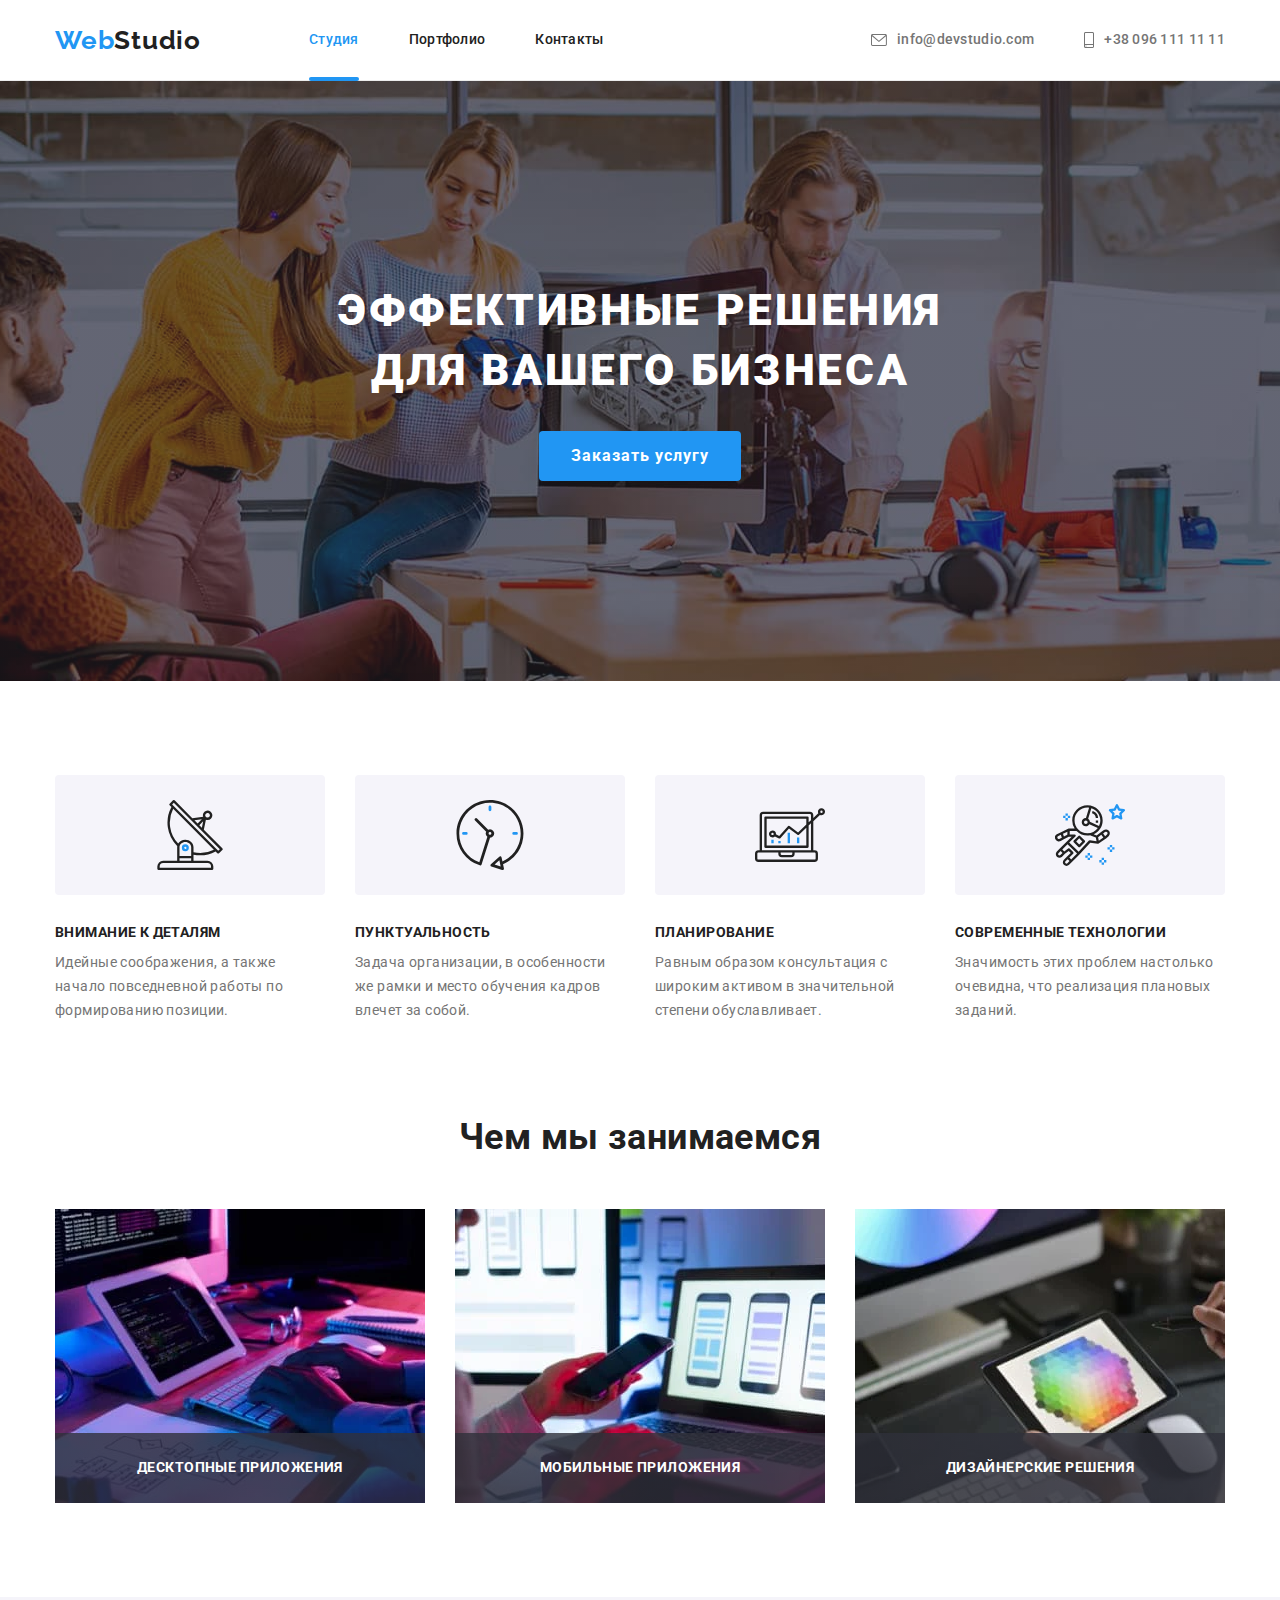
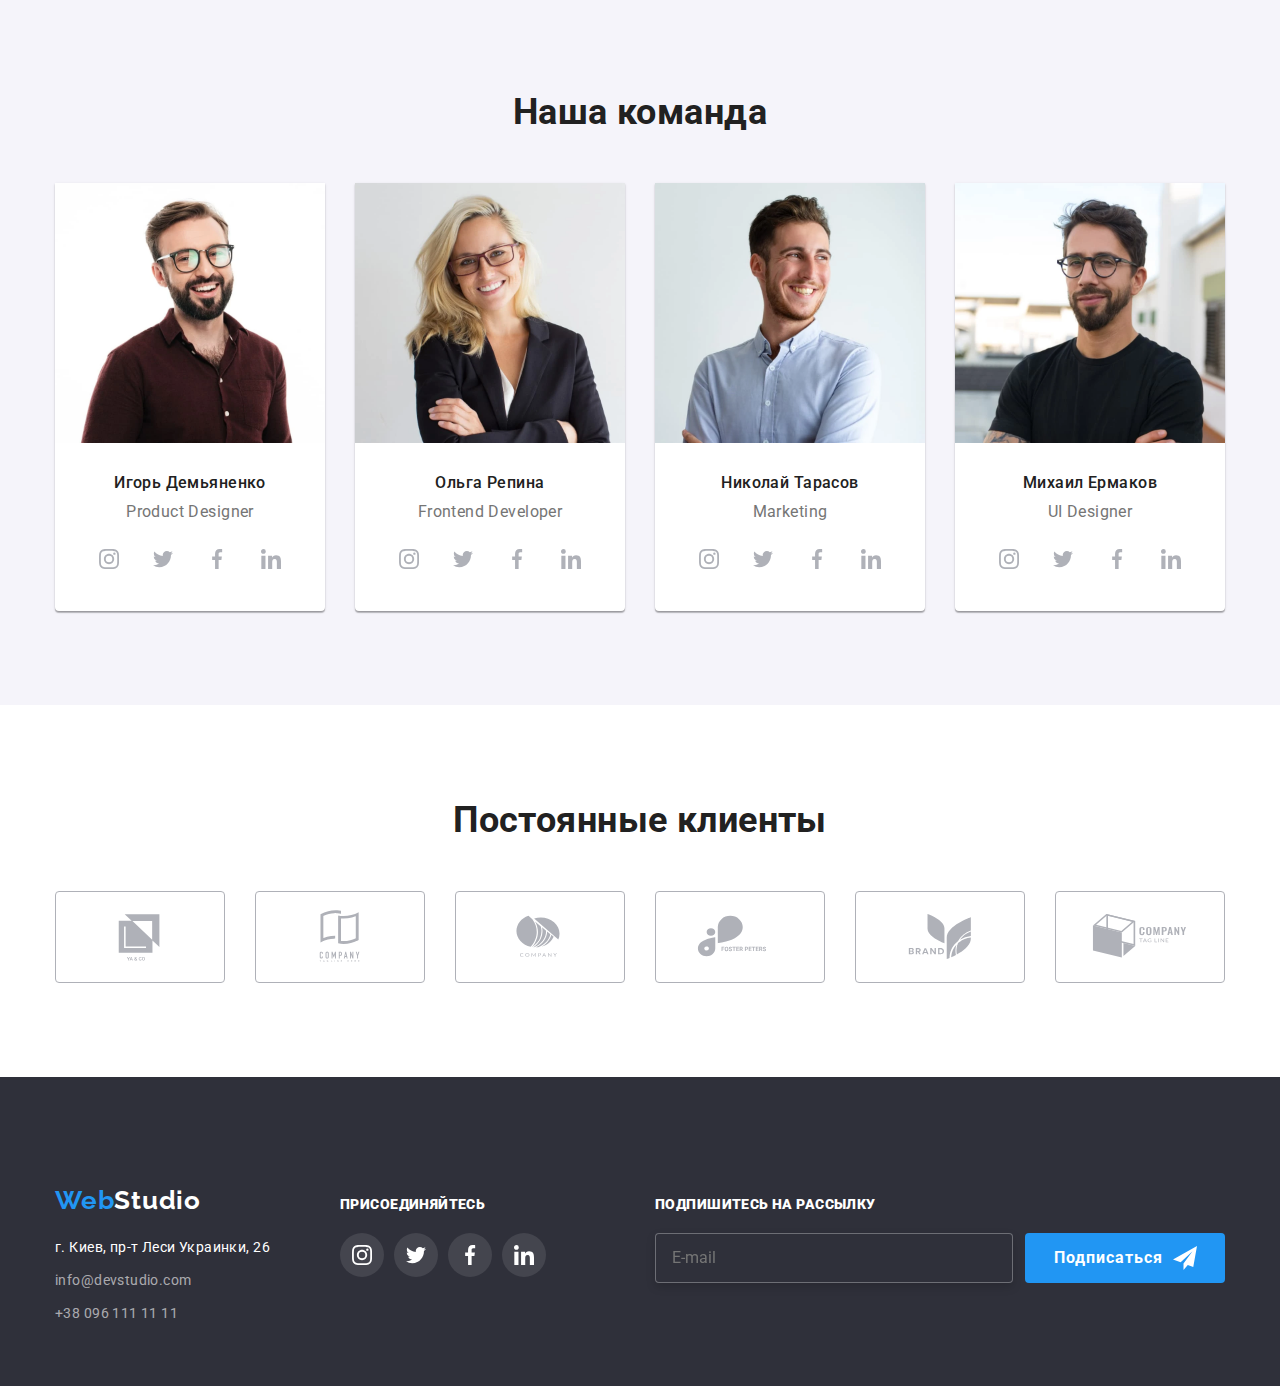
==== commit dde48ca5: "Коміт з виправленнями , згідно зауважень" ====
--- a/index.html
+++ b/index.html
@@ -219,52 +219,58 @@
         <div class="container">
           <h2 class="visually-hidden">Преимущества</h2>
           <ul class="list benefits-list">
-            <li class="benefits-title about__benefits__list">
+            <li class="benefits-title about__benefits__list benefits-card-flex">
               <div class="benefits-link">
                 <svg class="benefits--icon" width="70" height="70">
                   <use href="./images/icons.svg#icon-antenna"></use>
                 </svg>
               </div>
-              <h3 class="section-tittle tittle-small">Внимание к деталям</h3>
+              <h3 class="benefits-tittle-style section-tittle tittle-small">
+                Внимание к деталям
+              </h3>
               <p class="benefits-text">
                 Идейные соображения, а также начало повседневной работы по
                 формированию позиции.
               </p>
             </li>
 
-            <li class="benefits-title about__benefits__list">
+            <li class="benefits-title about__benefits__list benefits-card-flex">
               <div class="benefits-link">
                 <svg class="benefits--icon" width="70" height="70">
                   <use href="./images/icons.svg#icon-clock"></use>
                 </svg>
               </div>
-              <h3 class="section-tittle tittle-small">Пунктуальность</h3>
+              <h3 class="benefits-tittle-style section-tittle tittle-small">
+                Пунктуальность
+              </h3>
               <p class="benefits-text">
                 Задача организации, в особенности же рамки и место обучения
                 кадров влечет за собой.
               </p>
             </li>
 
-            <li class="benefits-title about__benefits__list">
+            <li class="benefits-title about__benefits__list benefits-card-flex">
               <div class="benefits-link">
                 <svg class="benefits--icon" width="70" height="70">
                   <use href="./images/icons.svg#icon-diagram"></use>
                 </svg>
               </div>
-              <h3 class="section-tittle tittle-small">Планирование</h3>
+              <h3 class="benefits-tittle-style section-tittle tittle-small">
+                Планирование
+              </h3>
               <p class="benefits-text">
                 Равным образом консультация с широким активом в значительной
                 степени обуславливает.
               </p>
             </li>
 
-            <li class="benefits-title about__benefits__list">
+            <li class="benefits-title about__benefits__list benefits-card-flex">
               <div class="benefits-link">
                 <svg class="benefits--icon" width="70" height="70">
                   <use href="./images/icons.svg#icon-astronaut"></use>
                 </svg>
               </div>
-              <h3 class="section-tittle tittle-small">
+              <h3 class="benefits-tittle-style section-tittle tittle-small">
                 Современные технологии
               </h3>
               <p class="benefits-text">
--- a/css/main.min.css
+++ b/css/main.min.css
@@ -1 +1 @@
-.visually-hidden{position:absolute;width:1px;height:1px;margin:-1px;border:0;padding:0;white-space:nowrap;-webkit-clip-path:inset(100%);clip-path:inset(100%);clip:rect(0 0 0 0);overflow:hidden}:root{--main-font: "Roboto";--secondary-font: "Raleway";--main-txt-cl: #757575;--accent-cl: #2196f3;--black-cl: #212121;--white-cl: #ffffff;--hero-footer-bg-cl: #2f303a;--footer-mail-tel-cl: rgba(255, 255, 255, 0.6);--second-cl-btn-main: #188ce8;--background-btn: #f5f4fa;--portfolio-cl: #eeeeee;--header-cl: #ececec;--icon-cl: #afb1b8;--footer-bcg-cl: rgba(255, 255, 255, 0.1);--color-overlay: rgba(33, 150, 243, 0.9);--form-cl: rgba(33, 33, 33, 0.2);--indent: 30px;--anim: 250ms cubic-bezier(0.4, 0, 0.2, 1)}h1,h2,h3,p{margin:0}img{display:block;max-width:100%;height:auto}.list{list-style:none;margin:0;padding:0}.no-scroll{overflow:hidden}.link{text-decoration:none}@media screen and (min-width: 320px)and (max-width: 767px){.nav{display:none}}.nav-link{display:block;padding-top:32px;padding-bottom:32px;font-weight:500;font-size:14px;line-height:1.14;letter-spacing:.02em;color:var(--black-cl);-webkit-transition:color var(--anim);transition:color var(--anim)}.nav-link:hover,.nav-link:focus{color:var(--accent-cl)}.nav__list-item:not(:last-child){margin-right:50px}.nav__list-item{position:relative}.current--link{position:relative;display:-webkit-box;display:-ms-flexbox;display:flex;-webkit-box-align:center;-ms-flex-align:center;align-items:center;color:var(--accent-cl)}.current--link::before{position:absolute;content:"";bottom:0;left:0;display:inline-block;width:100%;height:4px;background-color:var(--accent-cl);border-radius:2px;-webkit-transform:translateY(1px);transform:translateY(1px)}.mobile-menu-btn{background-color:rgba(0,0,0,0);border:none;width:40px;height:40px;cursor:pointer;display:-webkit-box;display:-ms-flexbox;display:flex;-webkit-box-align:center;-ms-flex-align:center;align-items:center;-webkit-box-pack:center;-ms-flex-pack:center;justify-content:center;z-index:1000}@media screen and (min-width: 768px){.mobile-menu-btn{display:none}}.mobile-menu-burger{-webkit-transition:500ms;transition:500ms}.mobile-menu-btn.is-open .mobile-menu-burger{opacity:0}.mobile-menu-btn{margin-left:auto}.mobile-menu-close{opacity:0;-webkit-transition:500ms;transition:500ms}.mobile-menu-btn.is-open .mobile-menu-close{opacity:1}.mobil-menu{position:fixed;top:0;left:0;z-index:100;-webkit-transform:translateX(100%);transform:translateX(100%);width:100%;height:100%;padding:48px 40px;display:-webkit-box;display:-ms-flexbox;display:flex;-webkit-box-orient:vertical;-webkit-box-direction:normal;-ms-flex-direction:column;flex-direction:column;background-color:var(--white-cl);-webkit-transition:-webkit-transform 500ms;transition:-webkit-transform 500ms;transition:transform 500ms;transition:transform 500ms, -webkit-transform 500ms}.mobil-menu.is-open{-webkit-transform:translateX(0);transform:translateX(0)}@media screen and (min-width: 768px){.mobil-menu{display:none}}.mobile-menu-nav{margin-bottom:auto}.mobile-nav-item{font-weight:500;font-size:40px;line-height:47px;letter-spacing:.02em;color:var(---black-cl)}.mobile-menu-nav-item:not(:last-child){margin-bottom:32px}.mobile-menu-nav-item:not(:last-child):hover,.mobile-menu-nav-item:not(:last-child):focus{fill:var(--accent-cl)}.mobile-menu-nav-item .current{color:var(--accent-cl)}.mobile-menu-contacts{margin-bottom:64px}.mobile-menu-tel-mail{font-weight:500;font-size:24px;line-height:28px;letter-spacing:.02em;color:var(--main-txt-cl)}.mobile-menu-contacts-item:not(:last-child){margin-bottom:32px}.mobile-menu-contacts-item .accent{font-size:34px;color:var(--accent-cl)}.mobile-menu-socials{display:-webkit-box;display:-ms-flexbox;display:flex;-webkit-box-align:center;-ms-flex-align:center;align-items:center;-ms-flex-wrap:wrap;flex-wrap:wrap;gap:10px}.mobile-menu-socials-link{font-weight:500;font-size:18px;line-height:1.22;letter-spacing:.02em;color:var(--accent-cl)}.mobile-menu-socials-item:not(:last-child) .mobile-menu-socials-link{padding-right:10px;border-right:1px solid var(--form-cl)}.section{padding-top:60px;padding-bottom:60px}@media screen and (min-width: 1200px){.section{padding-top:94px;padding-bottom:94px}}.card-set{display:-webkit-box;display:-ms-flexbox;display:flex;-ms-flex-wrap:wrap;flex-wrap:wrap;-webkit-box-pack:center;-ms-flex-pack:center;justify-content:center;-ms-flex-preferred-size:calc(100% - var(--indent));flex-basis:calc(100% - var(--indent))}@media screen and (min-width: 768px){.card-set{margin-left:calc(-1*var(--indent))}}@media screen and (min-width: 1200px){.card-set{margin-left:calc(-1*var(--indent))}}@media screen and (min-width: 480px){.card-set-item{-ms-flex-preferred-size:calc(100% - var(--indent));flex-basis:calc(100% - var(--indent));max-width:450px}}@media screen and (min-width: 768px){.card-set-item{-ms-flex-preferred-size:calc(50% - var(--indent));flex-basis:calc(50% - var(--indent));margin-left:var(--indent);max-width:354px}}@media screen and (min-width: 1200px){.card-set-item{-ms-flex-preferred-size:calc(33.3333333333% - var(--indent));flex-basis:calc(33.3333333333% - var(--indent));margin-left:var(--indent);max-width:370px}}.card-set-item:not(:last-child){margin-bottom:var(--indent)}.overlay-card{position:relative;overflow:hidden}.portfolio-overlay{position:absolute;display:-webkit-box;display:-ms-flexbox;display:flex;-webkit-box-align:center;-ms-flex-align:center;align-items:center;-webkit-box-pack:center;-ms-flex-pack:center;justify-content:center;background-color:var(--color-overlay);top:0;left:0;width:100%;height:100%;padding:63px 24px;-webkit-transform:translateY(100%);transform:translateY(100%);-webkit-transition:-webkit-transform var(--anim);transition:-webkit-transform var(--anim);transition:transform var(--anim);transition:transform var(--anim), -webkit-transform var(--anim);font-size:18px;letter-spacing:.03em;line-height:1.56;color:var(--white-cl)}.portfolio-block:hover .portfolio-overlay,.portfolio-block:focus .portfolio-overlay{-webkit-transform:translateY(0);transform:translateY(0)}.portfolio-block{display:block;-webkit-transition:-webkit-box-shadow var(--anim);transition:-webkit-box-shadow var(--anim);transition:box-shadow var(--anim);transition:box-shadow var(--anim), -webkit-box-shadow var(--anim)}.portfolio-block:hover,.portfolio-block:focus{-webkit-box-shadow:0px 1px 1px rgba(0,0,0,.12),0px 4px 4px rgba(0,0,0,.06),1px 4px 6px rgba(0,0,0,.16);box-shadow:0px 1px 1px rgba(0,0,0,.12),0px 4px 4px rgba(0,0,0,.06),1px 4px 6px rgba(0,0,0,.16)}.text-frame{padding:20px 24px;border:1px solid var(--portfolio-cl);border-top:none}@media screen and (min-width: 768px){.cards-link-grow{display:-webkit-box;display:-ms-flexbox;display:flex;height:100%}}@media screen and (min-width: 768px){.cards-box-grow{-webkit-box-flex:1;-ms-flex-positive:1;flex-grow:1}}.container{width:100%;padding-left:15px;padding-right:15px;margin-left:auto;margin-right:auto}@media screen and (min-width: 480px){.container{max-width:480px}}@media screen and (min-width: 768px){.container{max-width:768px}}@media screen and (min-width: 1200px){.container{max-width:1200px}}.btn-modal{padding:10px 55px 10px 56px;margin-top:30px;margin-left:auto;margin-right:auto;border-radius:4px;border:none;font-family:inherit;font-weight:700;font-size:16px;line-height:1.88;display:-webkit-box;display:-ms-flexbox;display:flex;-webkit-box-align:center;-ms-flex-align:center;align-items:center;text-align:center;letter-spacing:.06em;color:var(--white-cl);background-color:var(--accent-cl);cursor:pointer;-webkit-transition:background-color var(--anim),color var(--anim);transition:background-color var(--anim),color var(--anim)}.btn-modal:hover,.btn-modal:focus{background-color:var(--second-cl-btn-main)}.btn-main{padding:10px 32px;margin-left:auto;margin-right:auto;border-radius:4px;border:none;font-family:inherit;font-weight:700;font-size:16px;line-height:1.88;display:-webkit-box;display:-ms-flexbox;display:flex;-webkit-box-align:center;-ms-flex-align:center;align-items:center;text-align:center;letter-spacing:.06em;color:var(--white-cl);background-color:var(--accent-cl);cursor:pointer;-webkit-transition:background-color var(--anim),color var(--anim);transition:background-color var(--anim),color var(--anim)}.btn-main:hover,.btn-main:focus{background-color:var(--second-cl-btn-main)}.btn-footer{width:200px;height:50px;padding-left:29px;margin-left:12px;border-radius:4px;border:none;font-family:inherit;font-weight:700;font-size:16px;line-height:1.88;display:-webkit-box;display:-ms-flexbox;display:flex;-webkit-box-align:center;-ms-flex-align:center;align-items:center;text-align:center;letter-spacing:.06em;color:var(--white-cl);background-color:var(--accent-cl);cursor:pointer;-webkit-transition:background-color var(--anim),color var(--anim);transition:background-color var(--anim),color var(--anim)}.btn-footer:hover,.btn-footer:focus{background-color:var(--second-cl-btn-main)}.button-send{fill:var(--white-cl);margin-left:10px}.btn-portfolio{padding:6px 22px;border:none;border-radius:4px;font-family:inherit;font-weight:500;font-size:16px;line-height:1.62;text-align:center;letter-spacing:.03em;color:var(--black-cl);background-color:var(--background-btn);cursor:pointer;-webkit-transition:background-color var(--anim),color var(--anim),-webkit-box-shadow var(--anim);transition:background-color var(--anim),color var(--anim),-webkit-box-shadow var(--anim);transition:background-color var(--anim),color var(--anim),box-shadow var(--anim);transition:background-color var(--anim),color var(--anim),box-shadow var(--anim),-webkit-box-shadow var(--anim)}.btn-portfolio:hover,.btn-portfolio:focus{background-color:var(--accent-cl);color:var(--white-cl);-webkit-box-shadow:0px 3px 1px rgba(0,0,0,.1),0px 1px 2px rgba(0,0,0,.08),0px 2px 2px rgba(0,0,0,.12);box-shadow:0px 3px 1px rgba(0,0,0,.1),0px 1px 2px rgba(0,0,0,.08),0px 2px 2px rgba(0,0,0,.12)}.modal-close-btn{position:absolute;top:0;right:0;background-color:var(--white-cl);border-radius:50%;border:1px solid rgba(0,0,0,.1);display:-webkit-box;display:-ms-flexbox;display:flex;-webkit-box-align:center;-ms-flex-align:center;align-items:center;-webkit-box-pack:center;-ms-flex-pack:center;justify-content:center;padding:0;width:30px;height:30px;margin:8px;cursor:pointer;-webkit-transition:fill var(--anim);transition:fill var(--anim)}.modal-close-btn:hover,.modal-close-btn:focus{fill:var(--accent-cl)}.btn-footer{width:200px;padding-left:29px;margin-left:12px;border-radius:4px;border:none;font-family:inherit;font-weight:700;font-size:16px;line-height:1.88;display:-webkit-box;display:-ms-flexbox;display:flex;-webkit-box-align:center;-ms-flex-align:center;align-items:center;text-align:center;letter-spacing:.06em;color:var(--white-cl);background-color:var(--accent-cl);cursor:pointer;-webkit-transition:background-color var(--anim),color var(--anim);transition:background-color var(--anim),color var(--anim)}.btn-footer:hover,.btn-footer:focus{background-color:var(--second-cl-btn-main)}.button-send{fill:var(--white-cl);margin-left:10px}.list-button{display:-webkit-box;display:-ms-flexbox;display:flex;-ms-flex-wrap:wrap;flex-wrap:wrap;-webkit-box-pack:start;-ms-flex-pack:start;justify-content:flex-start;margin-bottom:40px;margin-bottom:30px}@media screen and (min-width: 768px){.list-button{-webkit-box-pack:center;-ms-flex-pack:center;justify-content:center}}@media screen and (min-width: 1200px){.list-button{-webkit-box-pack:center;-ms-flex-pack:center;justify-content:center;margin-bottom:50px}}.portfolio-btn-list:not(:last-child){margin-right:8px;padding-bottom:15px}.btn-portfolio{padding:6px 22px;border:none;border-radius:4px;font-family:inherit;font-weight:500;font-size:16px;line-height:1.62;text-align:center;letter-spacing:.03em;color:var(--black-cl);background-color:var(--background-btn);cursor:pointer;-webkit-transition:background-color var(--anim),color var(--anim),-webkit-box-shadow var(--anim);transition:background-color var(--anim),color var(--anim),-webkit-box-shadow var(--anim);transition:background-color var(--anim),color var(--anim),box-shadow var(--anim);transition:background-color var(--anim),color var(--anim),box-shadow var(--anim),-webkit-box-shadow var(--anim)}.btn-portfolio:hover,.btn-portfolio:focus{background-color:var(--accent-cl);color:var(--white-cl);-webkit-box-shadow:0px 3px 1px rgba(0,0,0,.1),0px 1px 2px rgba(0,0,0,.08),0px 2px 2px rgba(0,0,0,.12);box-shadow:0px 3px 1px rgba(0,0,0,.1),0px 1px 2px rgba(0,0,0,.08),0px 2px 2px rgba(0,0,0,.12)}.main-title{margin-left:auto;margin-right:auto;font-weight:900;font-size:44px;text-align:center;line-height:1.36;letter-spacing:.06em;text-transform:uppercase;color:var(--white-cl);text-align:center;margin-top:auto;padding-bottom:30px}@media screen and (min-width: 320px)and (max-width: 1199px){.main-title{font-size:26px;line-height:1.62}}@media screen and (min-width: 1200px){.main-title{width:696px}}.section-tittle{font-weight:700;color:var(--black-cl)}.tittle-big{font-size:36px;line-height:1.17;text-align:center;margin-bottom:50px}@media screen and (min-width: 480px)and (max-width: 1199px){.tittle-big{font-size:28px;line-height:1.18;margin-bottom:30px}}.tittle-small{font-size:14px;line-height:1.14;text-transform:uppercase}.tittle-portfolio{font-weight:700;font-size:18px;line-height:2;letter-spacing:.06em;color:var(--black-cl);margin-bottom:4px}.text-portfolio{font-size:16px;line-height:1.88;color:var(--main-txt-cl)}.sign-up-text{display:inline-block;color:var(--black-cl);font-size:20px;line-height:23px;text-align:center;margin-bottom:12px}.form-field{display:-webkit-box;display:-ms-flexbox;display:flex;-webkit-box-orient:vertical;-webkit-box-direction:normal;-ms-flex-direction:column;flex-direction:column;text-align:start;font-size:12px;line-height:1.17;letter-spacing:.01em;margin-bottom:4px}.form-field-last{display:-webkit-box;display:-ms-flexbox;display:flex;-webkit-box-orient:vertical;-webkit-box-direction:normal;-ms-flex-direction:column;flex-direction:column;text-align:start;margin-bottom:4px;font-size:12px;line-height:1.17;letter-spacing:.01em}.position-icon{position:relative}.position-icon:focus-within .form-stroke,.position-icon:hover .form-stroke{border-color:var(--color-overlay)}.icon-inputs{position:absolute;top:14px;left:15px;fill:var(--black-cl);-webkit-transition:fill var(--anim);transition:fill var(--anim)}.position-icon:focus-within .icon-inputs,.position-icon:hover .icon-inputs{fill:var(--color-overlay)}.form-stroke{width:448px;height:40px;border:1px solid var(--form-cl);border-radius:4px;padding:12px 16px;padding-left:42px;margin-bottom:10px;outline:rgba(0,0,0,0);-webkit-transition:border-color var(--anim);transition:border-color var(--anim)}@media screen and (min-width: 320px)and (max-width: 1199px){.form-stroke{width:370px;height:40px}}.form-stroke-comment{width:448px;height:120px;border:1px solid var(--form-cl);border-radius:4px;padding:12px 16px;resize:none;font-size:12px;line-height:1.16;letter-spacing:.01em;margin-bottom:20px;outline:rgba(0,0,0,0);-webkit-transition:border-color var(--anim);transition:border-color var(--anim)}@media screen and (min-width: 320px)and (max-width: 1199px){.form-stroke-comment{width:370px;height:120px}}.position-icon:focus-within .form-stroke-comment,.position-icon:hover .form-stroke-comment{border-color:var(--color-overlay)}.terms-agreement{color:var(--color-overlay)}.backdrop{position:fixed;top:0;left:0;z-index:1000;width:100%;height:100%;background-color:rgba(0,0,0,.2);opacity:1;visibility:visible;pointer-events:initial;-webkit-transition:opacity var(--anim),visibility var(--anim);transition:opacity var(--anim),visibility var(--anim)}.is-hidden{opacity:0;visibility:hidden;pointer-events:none}.modal{position:absolute;top:50%;left:50%;-webkit-transform:translate(-50%, -50%);transform:translate(-50%, -50%);width:528px;height:581px;padding:40px;background-color:var(--white-cl);-webkit-box-shadow:0px 1px 3px rgba(0,0,0,.12),0px 1px 1px rgba(0,0,0,.14),0px 2px 1px rgba(0,0,0,.2);box-shadow:0px 1px 3px rgba(0,0,0,.12),0px 1px 1px rgba(0,0,0,.14),0px 2px 1px rgba(0,0,0,.2);border-radius:4px}@media screen and (min-width: 320px)and (max-width: 1199px){.modal{width:450px;height:609px}}.modal-close-btn{position:absolute;top:0;right:0;background-color:var(--white-cl);border-radius:50%;border:1px solid rgba(0,0,0,.1);display:-webkit-box;display:-ms-flexbox;display:flex;-webkit-box-align:center;-ms-flex-align:center;align-items:center;-webkit-box-pack:center;-ms-flex-pack:center;justify-content:center;padding:0;width:30px;height:30px;margin:8px;cursor:pointer;-webkit-transition:fill var(--anim);transition:fill var(--anim)}.modal-close-btn:hover,.modal-close-btn:focus{fill:var(--accent-cl)}.header{border-bottom:1px solid var(--header-cl)}.header-container{display:-webkit-box;display:-ms-flexbox;display:flex;-webkit-box-align:center;-ms-flex-align:center;align-items:center}.header__list{display:-webkit-box;display:-ms-flexbox;display:flex;margin-left:auto}.header__list .contact-mail+.contact-telephone{margin-left:50px}@media screen and (min-width: 320px)and (max-width: 767px){.contact{display:none}}@media screen and (min-width: 768px)and (max-width: 1199px){.contact{display:-webkit-box;display:-ms-flexbox;display:flex;-ms-flex-wrap:wrap;flex-wrap:wrap;-webkit-box-pack:end;-ms-flex-pack:end;justify-content:flex-end}}.logo{font-family:var(--secondary-font),sans-serif;font-weight:700;letter-spacing:.03em;color:var(--accent-cl)}@media screen and (min-width: 320px){.logo{font-size:24px;line-height:1.17;padding-top:16px;padding-bottom:16px;padding-right:15px}}@media screen and (min-width: 768px){.logo{font-size:24px;line-height:1.17;margin-right:88px}}@media screen and (min-width: 1200px){.logo{font-size:26px;line-height:1.19;margin-right:93px}}.logo-style-black{color:var(--black-cl)}.logo-style-white{color:var(--white-cl)}.contact-list{display:-webkit-box;display:-ms-flexbox;display:flex;-webkit-box-align:center;-ms-flex-align:center;align-items:center;margin-left:auto;font-weight:500;font-size:14px;line-height:1.14;letter-spacing:.02em;color:var(--main-txt-cl);-webkit-transition:color var(--anim);transition:color var(--anim)}.contact-list:hover,.contact-list:focus{color:var(--accent-cl)}@media screen and (min-width: 480px)and (max-width: 767px){.contact-list{display:none}}@media screen and (min-width: 767px)and (max-width: 1199px){.contact-list{font-size:12px;line-height:1.67px}}.contact--icon{fill:currentColor;margin-right:10px}.contact-mail{margin-bottom:10px}.hero{background-color:var(--hero-footer-bg-cl);background-image:-webkit-gradient(linear, left top, right top, from(rgba(47, 48, 58, 0.4)), to(rgba(47, 48, 58, 0.4))),url(../images/hero/heroy-sm.jpg);background-image:linear-gradient(to right, rgba(47, 48, 58, 0.4), rgba(47, 48, 58, 0.4)),url(../images/hero/heroy-sm.jpg);background-repeat:no-repeat;background-position:center;background-size:cover;padding-top:200px;padding-bottom:200px;margin-left:auto;margin-right:auto}@media screen and (min-width: 320px)and (max-width: 1199px){.hero{padding-top:118px;padding-bottom:118px}}@media(min-device-pixel-ratio: 2),(-webkit-min-device-pixel-ratio: 2),(min-resolution: 192dpi),(min-resolution: 2dppx){.hero{background-image:-webkit-gradient(linear, left top, right top, from(rgba(47, 48, 58, 0.4)), to(rgba(47, 48, 58, 0.4))),url(../images/hero/heroy-sm@2x.jpg);background-image:linear-gradient(to right, rgba(47, 48, 58, 0.4), rgba(47, 48, 58, 0.4)),url(../images/hero/heroy-sm@2x.jpg)}}@media screen and (min-width: 768px){.hero{background-image:-webkit-gradient(linear, left top, right top, from(rgba(47, 48, 58, 0.4)), to(rgba(47, 48, 58, 0.4))),url(../images/hero/heroy-md.jpg);background-image:linear-gradient(to right, rgba(47, 48, 58, 0.4), rgba(47, 48, 58, 0.4)),url(../images/hero/heroy-md.jpg)}}@media screen and (min-width: 768px)and (min-device-pixel-ratio: 2),screen and (min-width: 768px)and (-webkit-min-device-pixel-ratio: 2),screen and (min-width: 768px)and (min-resolution: 192dpi),screen and (min-width: 768px)and (min-resolution: 2dppx){.hero{background-image:-webkit-gradient(linear, left top, right top, from(rgba(47, 48, 58, 0.4)), to(rgba(47, 48, 58, 0.4))),url(../images/hero/heroy-md@2x.jpg);background-image:linear-gradient(to right, rgba(47, 48, 58, 0.4), rgba(47, 48, 58, 0.4)),url(../images/hero/heroy-md@2x.jpg)}}@media screen and (min-width: 1200px){.hero{background-image:-webkit-gradient(linear, left top, right top, from(rgba(47, 48, 58, 0.4)), to(rgba(47, 48, 58, 0.4))),url(../images/hero/heroy-lg.jpg);background-image:linear-gradient(to right, rgba(47, 48, 58, 0.4), rgba(47, 48, 58, 0.4)),url(../images/hero/heroy-lg.jpg)}}@media screen and (min-width: 1200px)and (min-device-pixel-ratio: 2),screen and (min-width: 1200px)and (-webkit-min-device-pixel-ratio: 2),screen and (min-width: 1200px)and (min-resolution: 192dpi),screen and (min-width: 1200px)and (min-resolution: 2dppx){.hero{background-image:-webkit-gradient(linear, left top, right top, from(rgba(47, 48, 58, 0.4)), to(rgba(47, 48, 58, 0.4))),url(../images/hero/heroy-lg@2x.jpg);background-image:linear-gradient(to right, rgba(47, 48, 58, 0.4), rgba(47, 48, 58, 0.4)),url(../images/hero/heroy-lg@2x.jpg)}}.benefits-text{font-size:14px;line-height:1.71;margin-top:10px;color:var(--main-txt-cl)}.benefits-title{width:100%}.benefits-list{display:-webkit-box;display:-ms-flexbox;display:flex}@media screen and (min-width: 320px)and (max-width: 1199px){.benefits-list{-ms-flex-wrap:wrap;flex-wrap:wrap;-webkit-box-pack:center;-ms-flex-pack:center;justify-content:center}}@media screen and (min-width: 768px)and (max-width: 1199px){.benefits-list{gap:30px}}@media screen and (min-width: 1200px){.about__benefits__list:not(:last-child){margin-right:30px}}.benefits-link{display:-webkit-box;display:-ms-flexbox;display:flex;-webkit-box-align:center;-ms-flex-align:center;align-items:center;-webkit-box-pack:center;-ms-flex-pack:center;justify-content:center;height:120px;background-color:var(--background-btn);border-radius:4px;margin-bottom:30px}.benefits--icon{fill:currentColor}.about{padding-bottom:94px}@media screen and (min-width: 320px)and (max-width: 1199px){.about{display:none}}.about-list{display:-webkit-box;display:-ms-flexbox;display:flex;-ms-flex-preferred-size:370px;flex-basis:370px}@media screen and (min-width: 320px)and (max-width: 767px){.about-list{-ms-flex-wrap:wrap;flex-wrap:wrap;-webkit-box-pack:center;-ms-flex-pack:center;justify-content:center}}.img__wrapper{position:relative}.about-desk{display:-webkit-box;display:-ms-flexbox;display:flex;-webkit-box-pack:center;-ms-flex-pack:center;justify-content:center;-webkit-box-align:center;-ms-flex-align:center;align-items:center;font-weight:700;color:var(--white-cl);font-size:14px;line-height:1.14;text-transform:uppercase;position:absolute;background-image:-webkit-gradient(linear, left top, right top, from(rgba(47, 48, 58, 0.8)), to(rgba(47, 48, 58, 0.8)));background-image:linear-gradient(to right, rgba(47, 48, 58, 0.8), rgba(47, 48, 58, 0.8));width:370px;height:70px;bottom:0}.team-section{background:var(--background-btn);padding-top:60px;padding-bottom:60px}@media screen and (min-width: 768px){.team-section{padding-top:60px;padding-bottom:60px}}@media screen and (min-width: 1200px){.team-section{padding-top:94px;padding-bottom:94px}}.team-list{display:-webkit-box;display:-ms-flexbox;display:flex;-ms-flex-wrap:wrap;flex-wrap:wrap;-webkit-box-pack:center;-ms-flex-pack:center;justify-content:center;gap:30px}.team-group{background-color:var(--white-cl);-webkit-box-shadow:0px 1px 3px rgba(0,0,0,.12),0px 1px 1px rgba(0,0,0,.14),0px 2px 1px rgba(0,0,0,.2);box-shadow:0px 1px 3px rgba(0,0,0,.12),0px 1px 1px rgba(0,0,0,.14),0px 2px 1px rgba(0,0,0,.2);border-radius:0px 0px 4px 4px}.team{padding-top:30px;padding-bottom:30px}.section-team{font-weight:500;font-size:16px;line-height:1.19;color:var(--black-cl);text-align:center;margin-bottom:10px}.text-team{margin-bottom:16px;font-size:16px;line-height:1.19;text-align:center}@media screen and (min-width: 480px)and (max-width: 767px){.team-item{max-width:450px}}@media screen and (min-width: 768px)and (max-width: 1199px){.team-item{max-width:354px}}@media screen and (min-width: 1200px){.team-item{max-width:270px}}.social-media{display:-webkit-box;display:-ms-flexbox;display:flex;-webkit-box-pack:center;-ms-flex-pack:center;justify-content:center}.social-media-item:not(:last-child){margin-right:10px}.social-media-link{display:-webkit-box;display:-ms-flexbox;display:flex;-webkit-box-align:center;-ms-flex-align:center;align-items:center;-webkit-box-pack:center;-ms-flex-pack:center;justify-content:center;width:44px;height:44px;color:var(--icon-cl);border-radius:50%;-webkit-transition:color var(--anim),background-color var(--anim);transition:color var(--anim),background-color var(--anim)}.social-media-link:hover,.social-media-link:focus{background-color:var(--accent-cl);color:var(--white-cl)}.social-media-icon{fill:currentColor}.regulars-list{display:-webkit-box;display:-ms-flexbox;display:flex;-webkit-box-pack:center;-ms-flex-pack:center;justify-content:center;-ms-flex-wrap:wrap;flex-wrap:wrap;gap:30px}.regulars-logo{fill:currentColor}.logo-list{color:var(--icon-cl);display:-webkit-box;display:-ms-flexbox;display:flex;width:170px;height:92px;-webkit-box-pack:center;-ms-flex-pack:center;justify-content:center;-webkit-box-align:center;-ms-flex-align:center;align-items:center;border:1px solid var(--icon-cl);border-radius:4px;-webkit-transition:color var(--anim),border-color var(--anim);transition:color var(--anim),border-color var(--anim)}.logo-list:hover,.logo-list:focus{color:var(--accent-cl);border-color:var(--accent-cl)}.portfolio{padding-top:60px;padding-bottom:60px}@media screen and (min-width: 768px){.portfolio{padding-top:60px;padding-bottom:60px}}@media screen and (min-width: 1200px){.portfolio{padding-top:94px;padding-bottom:94px}}.portfolio-block{display:block;-webkit-transition:-webkit-box-shadow var(--anim);transition:-webkit-box-shadow var(--anim);transition:box-shadow var(--anim);transition:box-shadow var(--anim), -webkit-box-shadow var(--anim)}.portfolio-block:hover,.portfolio-block:focus{-webkit-box-shadow:0px 1px 1px rgba(0,0,0,.12),0px 4px 4px rgba(0,0,0,.06),1px 4px 6px rgba(0,0,0,.16);box-shadow:0px 1px 1px rgba(0,0,0,.12),0px 4px 4px rgba(0,0,0,.06),1px 4px 6px rgba(0,0,0,.16)}.text-frame{padding:20px 24px;border:1px solid var(--portfolio-cl);border-top:none}.page-footer{background:var(--hero-footer-bg-cl);padding-top:60px;padding-bottom:60px}.footer-address{font-size:14px;line-height:1.71;letter-spacing:.03em;font-style:normal;-webkit-transition:color var(--anim);transition:color var(--anim)}.footer-address:hover,.footer-address:focus{color:var(--accent-cl)}.footer-box{display:-webkit-box;display:-ms-flexbox;display:flex;-ms-flex-wrap:wrap;flex-wrap:wrap;-webkit-box-align:baseline;-ms-flex-align:baseline;align-items:baseline;-webkit-box-pack:center;-ms-flex-pack:center;justify-content:center}@media screen and (min-width: 480px)and (max-width: 767px){.footer-box{-webkit-box-pack:center;-ms-flex-pack:center;justify-content:center;-webkit-box-orient:vertical;-webkit-box-direction:normal;-ms-flex-direction:column;flex-direction:column;-webkit-box-align:center;-ms-flex-align:center;align-items:center}}.footer-item-adress{text-align:center}@media screen and (min-width: 320px){.footer-item-adress{-webkit-box-align:center;-ms-flex-align:center;align-items:center}}@media screen and (min-width: 768px){.footer-item-adress{margin-right:165px}}@media screen and (min-width: 1200px){.footer-item-adress{margin-right:70px}}.footer-address-link{color:var(--white-cl)}.footer-address-mail-tel{color:var(--footer-mail-tel-cl)}.footer-text:not(:last-child){margin-bottom:9px}.footer-logo{margin-top:20px;margin-right:0}.footer-item-link{display:-webkit-box;display:-ms-flexbox;display:flex;-webkit-box-align:center;-ms-flex-align:center;align-items:center;-webkit-box-pack:center;-ms-flex-pack:center;justify-content:center;width:44px;height:44px;color:var(--white-cl);background-color:var(--footer-bcg-cl);border-radius:50%;-webkit-transition:background-color var(--anim);transition:background-color var(--anim)}.footer-item-link:hover,.footer-item-link:focus{background-color:var(--accent-cl)}.section-footer{font-weight:700;color:var(--white-cl);margin-bottom:20px}@media screen and (min-width: 320px)and (max-width: 1199px){.section-footer{text-align:center}}.footer-social-list{margin-right:10px}.footer-social{display:-webkit-box;display:-ms-flexbox;display:flex;-webkit-box-align:baseline;-ms-flex-align:baseline;align-items:baseline;margin-bottom:20px}@media screen and (min-width: 320px)and (max-width: 767px){.footer-logo-list{display:-webkit-box;display:-ms-flexbox;display:flex;-webkit-box-align:center;-ms-flex-align:center;align-items:center;-webkit-box-orient:vertical;-webkit-box-direction:normal;-ms-flex-direction:column;flex-direction:column}}.join-box{display:-webkit-box;display:-ms-flexbox;display:flex}@media screen and (min-width: 320px)and (max-width: 767px){.footer-button{width:100%;margin-top:60px;max-width:450px}}@media screen and (min-width: 1200px){.footer-button{margin-left:auto}}.footer-subscribe{width:100%;height:50px;padding-left:16px;padding-bottom:15px;padding-top:15px;font-size:16px;line-height:1.14;color:var(--white-cl);background-color:var(--hero-footer-bg-cl);border:1px solid rgba(255,255,255,.3);-webkit-filter:drop-shadow(0px 4px 4px rgba(0, 0, 0, 0.15));filter:drop-shadow(0px 4px 4px rgba(0, 0, 0, 0.15));border-radius:4px;-webkit-transition:border-color var(--anim);transition:border-color var(--anim)}@media screen and (min-width: 320px)and (max-width: 1199px){.footer-subscribe{height:50px;margin-bottom:20px}}@media screen and (min-width: 768px){.footer-subscribe{width:450px}}@media screen and (min-width: 1200px){.footer-subscribe{width:358px}}.footer-subscribe-section{display:-webkit-box;display:-ms-flexbox;display:flex;-ms-flex-wrap:wrap;flex-wrap:wrap}.footer-subscribe-section:hover .footer-subscribe,.footer-subscribe-section:focus .footer-subscribe{border-color:var(--color-overlay)}@media screen and (max-width: 768px){.footer-subscribe-section{-webkit-box-orient:vertical;-webkit-box-direction:normal;-ms-flex-direction:column;flex-direction:column;-webkit-box-align:center;-ms-flex-align:center;align-items:center}}/*# sourceMappingURL=main.min.css.map */+.visually-hidden{position:absolute;width:1px;height:1px;margin:-1px;border:0;padding:0;white-space:nowrap;-webkit-clip-path:inset(100%);clip-path:inset(100%);clip:rect(0 0 0 0);overflow:hidden}:root{--main-font: "Roboto";--secondary-font: "Raleway";--main-txt-cl: #757575;--accent-cl: #2196f3;--black-cl: #212121;--white-cl: #ffffff;--hero-footer-bg-cl: #2f303a;--footer-mail-tel-cl: rgba(255, 255, 255, 0.6);--second-cl-btn-main: #188ce8;--background-btn: #f5f4fa;--portfolio-cl: #eeeeee;--header-cl: #ececec;--icon-cl: #afb1b8;--footer-bcg-cl: rgba(255, 255, 255, 0.1);--color-overlay: rgba(33, 150, 243, 0.9);--form-cl: rgba(33, 33, 33, 0.2);--indent: 30px;--anim: 250ms cubic-bezier(0.4, 0, 0.2, 1)}body{font-family:"Roboto",sans-serif;font-size:14px;letter-spacing:.03em;color:var(--main-txt-cl);background-color:var(--white-cl)}h1,h2,h3,p{margin:0}img{display:block;max-width:100%;height:auto}.list{list-style:none;margin:0;padding:0}.no-scroll{overflow:hidden}.link{text-decoration:none}@media screen and (min-width: 320px)and (max-width: 767px){.nav{display:none}}.nav-link{display:block;padding-top:32px;padding-bottom:32px;font-weight:500;font-size:14px;line-height:1.14;letter-spacing:.02em;color:var(--black-cl);-webkit-transition:color var(--anim);transition:color var(--anim)}.nav-link:hover,.nav-link:focus{color:var(--accent-cl)}.nav__list-item:not(:last-child){margin-right:50px}.nav__list-item{position:relative}.current--link{position:relative;display:-webkit-box;display:-ms-flexbox;display:flex;-webkit-box-align:center;-ms-flex-align:center;align-items:center;color:var(--accent-cl)}.current--link::before{position:absolute;content:"";bottom:0;left:0;display:inline-block;width:100%;height:4px;background-color:var(--accent-cl);border-radius:2px;-webkit-transform:translateY(1px);transform:translateY(1px)}.mobile-menu-btn{background-color:rgba(0,0,0,0);border:none;width:40px;height:40px;cursor:pointer;display:-webkit-box;display:-ms-flexbox;display:flex;-webkit-box-align:center;-ms-flex-align:center;align-items:center;-webkit-box-pack:center;-ms-flex-pack:center;justify-content:center;z-index:1000}@media screen and (min-width: 768px){.mobile-menu-btn{display:none}}.mobile-menu-burger{-webkit-transition:500ms;transition:500ms}.mobile-menu-btn.is-open .mobile-menu-burger{opacity:0}.mobile-menu-btn{margin-left:auto}.mobile-menu-close{opacity:0;-webkit-transition:500ms;transition:500ms}.mobile-menu-btn.is-open .mobile-menu-close{opacity:1}.mobil-menu{position:fixed;top:0;left:0;z-index:100;-webkit-transform:translateX(100%);transform:translateX(100%);width:100%;height:100%;padding:48px 40px;display:-webkit-box;display:-ms-flexbox;display:flex;-webkit-box-orient:vertical;-webkit-box-direction:normal;-ms-flex-direction:column;flex-direction:column;background-color:var(--white-cl);-webkit-transition:-webkit-transform 500ms;transition:-webkit-transform 500ms;transition:transform 500ms;transition:transform 500ms, -webkit-transform 500ms}.mobil-menu.is-open{-webkit-transform:translateX(0);transform:translateX(0)}@media screen and (min-width: 768px){.mobil-menu{display:none}}.mobile-menu-nav{margin-bottom:auto}.mobile-nav-item{font-weight:500;font-size:40px;line-height:47px;letter-spacing:.02em;color:var(---black-cl)}.mobile-menu-nav-item:not(:last-child){margin-bottom:32px}.mobile-menu-nav-item:not(:last-child):hover,.mobile-menu-nav-item:not(:last-child):focus{fill:var(--accent-cl)}.mobile-menu-nav-item .current{color:var(--accent-cl)}.mobile-menu-contacts{margin-bottom:64px}.mobile-menu-tel-mail{font-weight:500;font-size:24px;line-height:28px;letter-spacing:.02em;color:var(--main-txt-cl)}.mobile-menu-contacts-item:not(:last-child){margin-bottom:32px}.mobile-menu-contacts-item .accent{font-size:34px;color:var(--accent-cl)}.mobile-menu-socials{display:-webkit-box;display:-ms-flexbox;display:flex;-webkit-box-align:center;-ms-flex-align:center;align-items:center;-ms-flex-wrap:wrap;flex-wrap:wrap;gap:10px}.mobile-menu-socials-link{font-weight:500;font-size:18px;line-height:1.22;letter-spacing:.02em;color:var(--accent-cl)}.mobile-menu-socials-item:not(:last-child) .mobile-menu-socials-link{padding-right:10px;border-right:1px solid var(--form-cl)}.section{padding-top:60px;padding-bottom:60px}@media screen and (min-width: 1200px){.section{padding-top:94px;padding-bottom:94px}}.card-set{display:-webkit-box;display:-ms-flexbox;display:flex;-ms-flex-wrap:wrap;flex-wrap:wrap;-webkit-box-pack:center;-ms-flex-pack:center;justify-content:center;-ms-flex-preferred-size:calc(100% - var(--indent));flex-basis:calc(100% - var(--indent))}@media screen and (min-width: 768px){.card-set{margin-left:calc(-1*var(--indent))}}@media screen and (min-width: 1200px){.card-set{margin-left:calc(-1*var(--indent))}}@media screen and (min-width: 480px){.card-set-item{-ms-flex-preferred-size:calc(100% - var(--indent));flex-basis:calc(100% - var(--indent));max-width:450px}}@media screen and (min-width: 768px){.card-set-item{-ms-flex-preferred-size:calc(50% - var(--indent));flex-basis:calc(50% - var(--indent));margin-left:var(--indent);max-width:354px}}@media screen and (min-width: 1200px){.card-set-item{-ms-flex-preferred-size:calc(33.3333333333% - var(--indent));flex-basis:calc(33.3333333333% - var(--indent));margin-left:var(--indent);max-width:370px}}.card-set-item:not(:last-child){margin-bottom:var(--indent)}.overlay-card{position:relative;overflow:hidden}.portfolio-overlay{position:absolute;display:-webkit-box;display:-ms-flexbox;display:flex;-webkit-box-align:center;-ms-flex-align:center;align-items:center;-webkit-box-pack:center;-ms-flex-pack:center;justify-content:center;background-color:var(--color-overlay);top:0;left:0;width:100%;height:100%;padding:63px 24px;-webkit-transform:translateY(100%);transform:translateY(100%);-webkit-transition:-webkit-transform var(--anim);transition:-webkit-transform var(--anim);transition:transform var(--anim);transition:transform var(--anim), -webkit-transform var(--anim);font-size:18px;letter-spacing:.03em;line-height:1.56;color:var(--white-cl);-webkit-transform:translate(101%);transform:translate(101%)}.portfolio-block:hover .portfolio-overlay,.portfolio-block:focus .portfolio-overlay{-webkit-transform:translateY(0);transform:translateY(0)}.portfolio-block{display:block;-webkit-transition:-webkit-box-shadow var(--anim);transition:-webkit-box-shadow var(--anim);transition:box-shadow var(--anim);transition:box-shadow var(--anim), -webkit-box-shadow var(--anim)}.portfolio-block:hover,.portfolio-block:focus{-webkit-box-shadow:0px 1px 1px rgba(0,0,0,.12),0px 4px 4px rgba(0,0,0,.06),1px 4px 6px rgba(0,0,0,.16);box-shadow:0px 1px 1px rgba(0,0,0,.12),0px 4px 4px rgba(0,0,0,.06),1px 4px 6px rgba(0,0,0,.16)}.text-frame{padding:20px 24px;border:1px solid var(--portfolio-cl);border-top:none}@media screen and (min-width: 768px){.cards-link-grow{display:-webkit-box;display:-ms-flexbox;display:flex;height:100%}}@media screen and (min-width: 768px){.cards-box-grow{-webkit-box-flex:1;-ms-flex-positive:1;flex-grow:1}}.container{width:100%;padding-left:15px;padding-right:15px;margin-left:auto;margin-right:auto}@media screen and (min-width: 480px){.container{max-width:480px}}@media screen and (min-width: 768px){.container{max-width:768px}}@media screen and (min-width: 1200px){.container{max-width:1200px}}.btn-modal{padding:10px 55px 10px 56px;margin-top:30px;margin-left:auto;margin-right:auto;border-radius:4px;border:none;font-family:inherit;font-weight:700;font-size:16px;line-height:1.88;display:-webkit-box;display:-ms-flexbox;display:flex;-webkit-box-align:center;-ms-flex-align:center;align-items:center;text-align:center;letter-spacing:.06em;color:var(--white-cl);background-color:var(--accent-cl);cursor:pointer;-webkit-transition:background-color var(--anim),color var(--anim);transition:background-color var(--anim),color var(--anim)}.btn-modal:hover,.btn-modal:focus{background-color:var(--second-cl-btn-main)}.btn-main{padding:10px 32px;margin-left:auto;margin-right:auto;border-radius:4px;border:none;font-family:inherit;font-weight:700;font-size:16px;line-height:1.88;display:-webkit-box;display:-ms-flexbox;display:flex;-webkit-box-align:center;-ms-flex-align:center;align-items:center;text-align:center;letter-spacing:.06em;color:var(--white-cl);background-color:var(--accent-cl);cursor:pointer;-webkit-transition:background-color var(--anim),color var(--anim);transition:background-color var(--anim),color var(--anim)}.btn-main:hover,.btn-main:focus{background-color:var(--second-cl-btn-main)}.btn-footer{width:200px;height:50px;padding-left:29px;margin-left:12px;border-radius:4px;border:none;font-family:inherit;font-weight:700;font-size:16px;line-height:1.88;display:-webkit-box;display:-ms-flexbox;display:flex;-webkit-box-align:center;-ms-flex-align:center;align-items:center;text-align:center;letter-spacing:.06em;color:var(--white-cl);background-color:var(--accent-cl);cursor:pointer;-webkit-transition:background-color var(--anim),color var(--anim);transition:background-color var(--anim),color var(--anim)}.btn-footer:hover,.btn-footer:focus{background-color:var(--second-cl-btn-main)}.button-send{fill:var(--white-cl);margin-left:10px}.btn-portfolio{padding:6px 22px;border:none;border-radius:4px;font-family:inherit;font-weight:500;font-size:16px;line-height:1.62;text-align:center;letter-spacing:.03em;color:var(--black-cl);background-color:var(--background-btn);cursor:pointer;-webkit-transition:background-color var(--anim),color var(--anim),-webkit-box-shadow var(--anim);transition:background-color var(--anim),color var(--anim),-webkit-box-shadow var(--anim);transition:background-color var(--anim),color var(--anim),box-shadow var(--anim);transition:background-color var(--anim),color var(--anim),box-shadow var(--anim),-webkit-box-shadow var(--anim)}.btn-portfolio:hover,.btn-portfolio:focus{background-color:var(--accent-cl);color:var(--white-cl);-webkit-box-shadow:0px 3px 1px rgba(0,0,0,.1),0px 1px 2px rgba(0,0,0,.08),0px 2px 2px rgba(0,0,0,.12);box-shadow:0px 3px 1px rgba(0,0,0,.1),0px 1px 2px rgba(0,0,0,.08),0px 2px 2px rgba(0,0,0,.12)}.modal-close-btn{position:absolute;top:0;right:0;background-color:var(--white-cl);border-radius:50%;border:1px solid rgba(0,0,0,.1);display:-webkit-box;display:-ms-flexbox;display:flex;-webkit-box-align:center;-ms-flex-align:center;align-items:center;-webkit-box-pack:center;-ms-flex-pack:center;justify-content:center;padding:0;width:30px;height:30px;margin:8px;cursor:pointer;-webkit-transition:fill var(--anim);transition:fill var(--anim)}.modal-close-btn:hover,.modal-close-btn:focus{fill:var(--accent-cl)}.btn-footer{width:200px;padding-left:29px;margin-left:12px;border-radius:4px;border:none;font-family:inherit;font-weight:700;font-size:16px;line-height:1.88;display:-webkit-box;display:-ms-flexbox;display:flex;-webkit-box-align:center;-ms-flex-align:center;align-items:center;text-align:center;letter-spacing:.06em;color:var(--white-cl);background-color:var(--accent-cl);cursor:pointer;-webkit-transition:background-color var(--anim),color var(--anim);transition:background-color var(--anim),color var(--anim)}.btn-footer:hover,.btn-footer:focus{background-color:var(--second-cl-btn-main)}.button-send{fill:var(--white-cl);margin-left:10px}.list-button{display:-webkit-box;display:-ms-flexbox;display:flex;-ms-flex-wrap:wrap;flex-wrap:wrap;-webkit-box-pack:start;-ms-flex-pack:start;justify-content:flex-start;margin-bottom:40px;margin-bottom:30px}@media screen and (min-width: 768px){.list-button{-webkit-box-pack:center;-ms-flex-pack:center;justify-content:center}}@media screen and (min-width: 1200px){.list-button{-webkit-box-pack:center;-ms-flex-pack:center;justify-content:center;margin-bottom:50px}}.portfolio-btn-list:not(:last-child){margin-right:8px;padding-bottom:15px}.btn-portfolio{padding:6px 22px;border:none;border-radius:4px;font-family:inherit;font-weight:500;font-size:16px;line-height:1.62;text-align:center;letter-spacing:.03em;color:var(--black-cl);background-color:var(--background-btn);cursor:pointer;-webkit-transition:background-color var(--anim),color var(--anim),-webkit-box-shadow var(--anim);transition:background-color var(--anim),color var(--anim),-webkit-box-shadow var(--anim);transition:background-color var(--anim),color var(--anim),box-shadow var(--anim);transition:background-color var(--anim),color var(--anim),box-shadow var(--anim),-webkit-box-shadow var(--anim)}.btn-portfolio:hover,.btn-portfolio:focus{background-color:var(--accent-cl);color:var(--white-cl);-webkit-box-shadow:0px 3px 1px rgba(0,0,0,.1),0px 1px 2px rgba(0,0,0,.08),0px 2px 2px rgba(0,0,0,.12);box-shadow:0px 3px 1px rgba(0,0,0,.1),0px 1px 2px rgba(0,0,0,.08),0px 2px 2px rgba(0,0,0,.12)}.main-title{margin-left:auto;margin-right:auto;font-weight:900;font-size:44px;text-align:center;line-height:1.36;letter-spacing:.06em;text-transform:uppercase;color:var(--white-cl);text-align:center;margin-top:auto;padding-bottom:30px}@media screen and (min-width: 320px)and (max-width: 1199px){.main-title{font-size:26px;line-height:1.62}}@media screen and (min-width: 1200px){.main-title{width:696px}}.section-tittle{font-weight:700;color:var(--black-cl)}.tittle-big{font-size:36px;line-height:1.17;text-align:center;margin-bottom:50px}@media screen and (min-width: 480px)and (max-width: 1199px){.tittle-big{font-size:28px;line-height:1.18;margin-bottom:30px}}.tittle-small{font-size:14px;line-height:1.14;text-transform:uppercase}.tittle-portfolio{font-weight:700;font-size:18px;line-height:2;letter-spacing:.06em;color:var(--black-cl);margin-bottom:4px}.text-portfolio{font-size:16px;line-height:1.88;color:var(--main-txt-cl)}.sign-up-text{display:inline-block;color:var(--black-cl);font-size:20px;line-height:23px;text-align:center;margin-bottom:12px}.form-field{display:-webkit-box;display:-ms-flexbox;display:flex;-webkit-box-orient:vertical;-webkit-box-direction:normal;-ms-flex-direction:column;flex-direction:column;text-align:start;font-size:12px;line-height:1.17;letter-spacing:.01em;margin-bottom:4px}.form-field-last{display:-webkit-box;display:-ms-flexbox;display:flex;-webkit-box-orient:vertical;-webkit-box-direction:normal;-ms-flex-direction:column;flex-direction:column;text-align:start;margin-bottom:4px;font-size:12px;line-height:1.17;letter-spacing:.01em}.position-icon{position:relative}.position-icon:focus-within .form-stroke,.position-icon:hover .form-stroke{border-color:var(--color-overlay)}.icon-inputs{position:absolute;top:14px;left:15px;fill:var(--black-cl);-webkit-transition:fill var(--anim);transition:fill var(--anim)}.position-icon:focus-within .icon-inputs,.position-icon:hover .icon-inputs{fill:var(--color-overlay)}.form-stroke{width:448px;height:40px;border:1px solid var(--form-cl);border-radius:4px;padding:12px 16px;padding-left:42px;margin-bottom:10px;outline:rgba(0,0,0,0);-webkit-transition:border-color var(--anim);transition:border-color var(--anim)}@media screen and (min-width: 320px)and (max-width: 1199px){.form-stroke{width:100%;height:40px}}.form-stroke-comment{width:448px;height:120px;border:1px solid var(--form-cl);border-radius:4px;padding:12px 16px;resize:none;font-size:12px;line-height:1.16;letter-spacing:.01em;margin-bottom:20px;outline:rgba(0,0,0,0);-webkit-transition:border-color var(--anim);transition:border-color var(--anim)}@media screen and (min-width: 320px)and (max-width: 1199px){.form-stroke-comment{width:100%;height:120px}}.position-icon:focus-within .form-stroke-comment,.position-icon:hover .form-stroke-comment{border-color:var(--color-overlay)}.terms-agreement{color:var(--color-overlay)}.backdrop{position:fixed;top:0;left:0;z-index:1000;width:100%;height:100%;background-color:rgba(0,0,0,.2);opacity:1;visibility:visible;pointer-events:initial;overflow-y:scroll;-webkit-transition:opacity var(--anim),visibility var(--anim);transition:opacity var(--anim),visibility var(--anim)}.is-hidden{opacity:0;visibility:hidden;pointer-events:none}.modal{position:absolute;top:50%;left:50%;-webkit-transform:translate(-50%, -50%);transform:translate(-50%, -50%);padding:40px;background-color:var(--white-cl);-webkit-box-shadow:0px 1px 3px rgba(0,0,0,.12),0px 1px 1px rgba(0,0,0,.14),0px 2px 1px rgba(0,0,0,.2);box-shadow:0px 1px 3px rgba(0,0,0,.12),0px 1px 1px rgba(0,0,0,.14),0px 2px 1px rgba(0,0,0,.2);border-radius:4px}@media screen and (min-width: 320px){.modal{-webkit-transform:translate(-50%, -50%);transform:translate(-50%, -50%)}}@media screen and (min-width: 320px)and (max-width: 479px){.modal{width:300px;height:609px}}@media screen and (min-width: 480px)and (max-width: 768px){.modal{width:450px;height:609px}}@media screen and (min-width: 1200x){.modal{width:528px;height:581px}}.modal-close-btn{position:absolute;top:0;right:0;background-color:var(--white-cl);border-radius:50%;border:1px solid rgba(0,0,0,.1);display:-webkit-box;display:-ms-flexbox;display:flex;-webkit-box-align:center;-ms-flex-align:center;align-items:center;-webkit-box-pack:center;-ms-flex-pack:center;justify-content:center;padding:0;width:30px;height:30px;margin:8px;cursor:pointer;-webkit-transition:fill var(--anim);transition:fill var(--anim)}.modal-close-btn:hover,.modal-close-btn:focus{fill:var(--accent-cl)}.header{border-bottom:1px solid var(--header-cl)}.header-container{display:-webkit-box;display:-ms-flexbox;display:flex;-webkit-box-align:center;-ms-flex-align:center;align-items:center}.header__list{display:-webkit-box;display:-ms-flexbox;display:flex;margin-left:auto}.header__list .contact-mail+.contact-telephone{margin-left:50px}@media screen and (min-width: 320px)and (max-width: 767px){.contact{display:none}}@media screen and (min-width: 768px)and (max-width: 1199px){.contact{display:-webkit-box;display:-ms-flexbox;display:flex;-ms-flex-wrap:wrap;flex-wrap:wrap;-webkit-box-pack:end;-ms-flex-pack:end;justify-content:flex-end}}.logo{font-family:var(--secondary-font),sans-serif;font-weight:700;letter-spacing:.03em;color:var(--accent-cl)}@media screen and (min-width: 320px){.logo{font-size:24px;line-height:1.17;padding-top:16px;padding-bottom:16px;padding-right:15px}}@media screen and (min-width: 768px){.logo{font-size:24px;line-height:1.17;margin-right:88px}}@media screen and (min-width: 1200px){.logo{font-size:26px;line-height:1.19;margin-right:93px}}.logo-style-black{color:var(--black-cl)}.logo-style-white{color:var(--white-cl)}.contact-list{display:-webkit-box;display:-ms-flexbox;display:flex;-webkit-box-align:center;-ms-flex-align:center;align-items:center;margin-left:auto;font-weight:500;font-size:14px;line-height:1.14;letter-spacing:.02em;color:var(--main-txt-cl);-webkit-transition:color var(--anim);transition:color var(--anim)}.contact-list:hover,.contact-list:focus{color:var(--accent-cl)}@media screen and (min-width: 480px)and (max-width: 767px){.contact-list{display:none}}@media screen and (min-width: 767px)and (max-width: 1199px){.contact-list{font-size:12px;line-height:1.67px}}.contact--icon{fill:currentColor;margin-right:10px}@media screen and (min-width: 767px)and (max-width: 1199px){.contact-mail{margin-bottom:10px}}.hero{background-color:var(--hero-footer-bg-cl);background-image:-webkit-gradient(linear, left top, right top, from(rgba(47, 48, 58, 0.4)), to(rgba(47, 48, 58, 0.4))),url(../images/hero/heroy-sm.jpg);background-image:linear-gradient(to right, rgba(47, 48, 58, 0.4), rgba(47, 48, 58, 0.4)),url(../images/hero/heroy-sm.jpg);background-repeat:no-repeat;background-position:center;background-size:cover;padding-top:200px;padding-bottom:200px;margin-left:auto;margin-right:auto}@media screen and (min-width: 320px)and (max-width: 1199px){.hero{padding-top:118px;padding-bottom:118px}}@media(min-device-pixel-ratio: 2),(-webkit-min-device-pixel-ratio: 2),(min-resolution: 192dpi),(min-resolution: 2dppx){.hero{background-image:-webkit-gradient(linear, left top, right top, from(rgba(47, 48, 58, 0.4)), to(rgba(47, 48, 58, 0.4))),url(../images/hero/heroy-sm@2x.jpg);background-image:linear-gradient(to right, rgba(47, 48, 58, 0.4), rgba(47, 48, 58, 0.4)),url(../images/hero/heroy-sm@2x.jpg)}}@media screen and (min-width: 768px){.hero{background-image:-webkit-gradient(linear, left top, right top, from(rgba(47, 48, 58, 0.4)), to(rgba(47, 48, 58, 0.4))),url(../images/hero/heroy-md.jpg);background-image:linear-gradient(to right, rgba(47, 48, 58, 0.4), rgba(47, 48, 58, 0.4)),url(../images/hero/heroy-md.jpg)}}@media screen and (min-width: 768px)and (min-device-pixel-ratio: 2),screen and (min-width: 768px)and (-webkit-min-device-pixel-ratio: 2),screen and (min-width: 768px)and (min-resolution: 192dpi),screen and (min-width: 768px)and (min-resolution: 2dppx){.hero{background-image:-webkit-gradient(linear, left top, right top, from(rgba(47, 48, 58, 0.4)), to(rgba(47, 48, 58, 0.4))),url(../images/hero/heroy-md@2x.jpg);background-image:linear-gradient(to right, rgba(47, 48, 58, 0.4), rgba(47, 48, 58, 0.4)),url(../images/hero/heroy-md@2x.jpg)}}@media screen and (min-width: 1200px){.hero{background-image:-webkit-gradient(linear, left top, right top, from(rgba(47, 48, 58, 0.4)), to(rgba(47, 48, 58, 0.4))),url(../images/hero/heroy-lg.jpg);background-image:linear-gradient(to right, rgba(47, 48, 58, 0.4), rgba(47, 48, 58, 0.4)),url(../images/hero/heroy-lg.jpg)}}@media screen and (min-width: 1200px)and (min-device-pixel-ratio: 2),screen and (min-width: 1200px)and (-webkit-min-device-pixel-ratio: 2),screen and (min-width: 1200px)and (min-resolution: 192dpi),screen and (min-width: 1200px)and (min-resolution: 2dppx){.hero{background-image:-webkit-gradient(linear, left top, right top, from(rgba(47, 48, 58, 0.4)), to(rgba(47, 48, 58, 0.4))),url(../images/hero/heroy-lg@2x.jpg);background-image:linear-gradient(to right, rgba(47, 48, 58, 0.4), rgba(47, 48, 58, 0.4)),url(../images/hero/heroy-lg@2x.jpg)}}.benefits-text{font-size:14px;line-height:1.71;margin-top:10px;color:var(--main-txt-cl)}.benefits-title{width:100%}@media screen and (min-width: 768px){.benefits-title{width:calc((100% - 60px)/2)}}@media screen and (min-width: 320px)and (max-width: 767px){.benefits-title:not(:last-child){margin-bottom:30px}}@media screen and (min-width: 320px)and (max-width: 479px){.benefits-tittle-style{text-align:center}}.benefits-list{display:-webkit-box;display:-ms-flexbox;display:flex}@media screen and (min-width: 320px)and (max-width: 1199px){.benefits-list{-ms-flex-wrap:wrap;flex-wrap:wrap;-webkit-box-pack:center;-ms-flex-pack:center;justify-content:center}}@media screen and (min-width: 768px)and (max-width: 1199px){.benefits-list{gap:30px}}@media screen and (min-width: 1200px){.about__benefits__list:not(:last-child){margin-right:30px}}.benefits-link{display:-webkit-box;display:-ms-flexbox;display:flex;-webkit-box-align:center;-ms-flex-align:center;align-items:center;-webkit-box-pack:center;-ms-flex-pack:center;justify-content:center;height:120px;background-color:var(--background-btn);border-radius:4px;margin-bottom:30px}.benefits--icon{fill:currentColor}.about{padding-bottom:94px}@media screen and (min-width: 320px)and (max-width: 1199px){.about{display:none}}.about-list{display:-webkit-box;display:-ms-flexbox;display:flex;-ms-flex-preferred-size:370px;flex-basis:370px}@media screen and (min-width: 320px)and (max-width: 767px){.about-list{-ms-flex-wrap:wrap;flex-wrap:wrap;-webkit-box-pack:center;-ms-flex-pack:center;justify-content:center}}.img__wrapper{position:relative}.about-desk{display:-webkit-box;display:-ms-flexbox;display:flex;-webkit-box-pack:center;-ms-flex-pack:center;justify-content:center;-webkit-box-align:center;-ms-flex-align:center;align-items:center;font-weight:700;color:var(--white-cl);font-size:14px;line-height:1.14;text-transform:uppercase;position:absolute;background-image:-webkit-gradient(linear, left top, right top, from(rgba(47, 48, 58, 0.8)), to(rgba(47, 48, 58, 0.8)));background-image:linear-gradient(to right, rgba(47, 48, 58, 0.8), rgba(47, 48, 58, 0.8));width:370px;height:70px;bottom:0}.team-section{background:var(--background-btn);padding-top:60px;padding-bottom:60px}@media screen and (min-width: 768px){.team-section{padding-top:60px;padding-bottom:60px}}@media screen and (min-width: 1200px){.team-section{padding-top:94px;padding-bottom:94px}}.team-list{display:-webkit-box;display:-ms-flexbox;display:flex;-ms-flex-wrap:wrap;flex-wrap:wrap;-webkit-box-pack:center;-ms-flex-pack:center;justify-content:center;gap:30px}.team-group{background-color:var(--white-cl);-webkit-box-shadow:0px 1px 3px rgba(0,0,0,.12),0px 1px 1px rgba(0,0,0,.14),0px 2px 1px rgba(0,0,0,.2);box-shadow:0px 1px 3px rgba(0,0,0,.12),0px 1px 1px rgba(0,0,0,.14),0px 2px 1px rgba(0,0,0,.2);border-radius:0px 0px 4px 4px}.team{padding-top:30px;padding-bottom:30px}.section-team{font-weight:500;font-size:16px;line-height:1.19;color:var(--black-cl);text-align:center;margin-bottom:10px}.text-team{margin-bottom:16px;font-size:16px;line-height:1.19;text-align:center}@media screen and (min-width: 480px)and (max-width: 767px){.team-item{max-width:450px}}@media screen and (min-width: 768px)and (max-width: 1199px){.team-item{max-width:354px}}@media screen and (min-width: 1200px){.team-item{max-width:270px}}.social-media{display:-webkit-box;display:-ms-flexbox;display:flex;-webkit-box-pack:center;-ms-flex-pack:center;justify-content:center}.social-media-item:not(:last-child){margin-right:10px}.social-media-link{display:-webkit-box;display:-ms-flexbox;display:flex;-webkit-box-align:center;-ms-flex-align:center;align-items:center;-webkit-box-pack:center;-ms-flex-pack:center;justify-content:center;width:44px;height:44px;color:var(--icon-cl);border-radius:50%;-webkit-transition:color var(--anim),background-color var(--anim);transition:color var(--anim),background-color var(--anim)}.social-media-link:hover,.social-media-link:focus{background-color:var(--accent-cl);color:var(--white-cl)}.social-media-icon{fill:currentColor}.regulars-list{display:-webkit-box;display:-ms-flexbox;display:flex;-webkit-box-pack:center;-ms-flex-pack:center;justify-content:center;-ms-flex-wrap:wrap;flex-wrap:wrap;gap:30px}.regulars-logo{fill:currentColor}.logo-list{color:var(--icon-cl);display:-webkit-box;display:-ms-flexbox;display:flex;width:170px;height:92px;-webkit-box-pack:center;-ms-flex-pack:center;justify-content:center;-webkit-box-align:center;-ms-flex-align:center;align-items:center;border:1px solid var(--icon-cl);border-radius:4px;-webkit-transition:color var(--anim),border-color var(--anim);transition:color var(--anim),border-color var(--anim)}.logo-list:hover,.logo-list:focus{color:var(--accent-cl);border-color:var(--accent-cl)}.portfolio{padding-top:60px;padding-bottom:60px}@media screen and (min-width: 768px){.portfolio{padding-top:60px;padding-bottom:60px}}@media screen and (min-width: 1200px){.portfolio{padding-top:94px;padding-bottom:94px}}.portfolio-block{display:block;-webkit-transition:-webkit-box-shadow var(--anim);transition:-webkit-box-shadow var(--anim);transition:box-shadow var(--anim);transition:box-shadow var(--anim), -webkit-box-shadow var(--anim);display:-webkit-box;display:-ms-flexbox;display:flex;-webkit-box-orient:vertical;-webkit-box-direction:normal;-ms-flex-direction:column;flex-direction:column;height:100%}.portfolio-block:hover,.portfolio-block:focus{-webkit-box-shadow:0px 1px 1px rgba(0,0,0,.12),0px 4px 4px rgba(0,0,0,.06),1px 4px 6px rgba(0,0,0,.16);box-shadow:0px 1px 1px rgba(0,0,0,.12),0px 4px 4px rgba(0,0,0,.06),1px 4px 6px rgba(0,0,0,.16)}.text-frame{padding:20px 24px;border:1px solid var(--portfolio-cl);border-top:none}.page-footer{background:var(--hero-footer-bg-cl);padding-top:60px;padding-bottom:60px}.footer-address{font-size:14px;line-height:1.71;letter-spacing:.03em;font-style:normal;-webkit-transition:color var(--anim);transition:color var(--anim)}.footer-address:hover,.footer-address:focus{color:var(--accent-cl)}.footer-box{display:-webkit-box;display:-ms-flexbox;display:flex;-ms-flex-wrap:wrap;flex-wrap:wrap;-webkit-box-align:baseline;-ms-flex-align:baseline;align-items:baseline;-webkit-box-pack:center;-ms-flex-pack:center;justify-content:center}@media screen and (min-width: 480px)and (max-width: 767px){.footer-box{-webkit-box-pack:center;-ms-flex-pack:center;justify-content:center;-webkit-box-orient:vertical;-webkit-box-direction:normal;-ms-flex-direction:column;flex-direction:column;-webkit-box-align:center;-ms-flex-align:center;align-items:center}}@media screen and (min-width: 320px)and (max-width: 1199px){.footer-item-adress{text-align:center}}@media screen and (min-width: 320px){.footer-item-adress{-webkit-box-align:center;-ms-flex-align:center;align-items:center}}@media screen and (max-width: 480px){.footer-item-adress{margin-bottom:60px}}@media screen and (min-width: 768px){.footer-item-adress{margin-right:165px}}@media screen and (min-width: 1200px){.footer-item-adress{margin-right:70px}}.footer-address-link{color:var(--white-cl)}.footer-address-mail-tel{color:var(--footer-mail-tel-cl)}.footer-text:not(:last-child){margin-bottom:9px}.footer-logo{margin-top:20px;margin-right:0}.footer-item-link{display:-webkit-box;display:-ms-flexbox;display:flex;-webkit-box-align:center;-ms-flex-align:center;align-items:center;-webkit-box-pack:center;-ms-flex-pack:center;justify-content:center;width:44px;height:44px;color:var(--white-cl);background-color:var(--footer-bcg-cl);border-radius:50%;-webkit-transition:background-color var(--anim);transition:background-color var(--anim)}.footer-item-link:hover,.footer-item-link:focus{background-color:var(--accent-cl)}.section-footer{font-weight:700;color:var(--white-cl);margin-bottom:20px}@media screen and (min-width: 320px)and (max-width: 1199px){.section-footer{text-align:center}}.footer-social-list{margin-right:10px}.footer-social{display:-webkit-box;display:-ms-flexbox;display:flex;-webkit-box-align:baseline;-ms-flex-align:baseline;align-items:baseline;margin-bottom:20px}@media screen and (min-width: 320px)and (max-width: 767px){.footer-logo-list{display:-webkit-box;display:-ms-flexbox;display:flex;-webkit-box-align:center;-ms-flex-align:center;align-items:center;-webkit-box-orient:vertical;-webkit-box-direction:normal;-ms-flex-direction:column;flex-direction:column}}.join-box{display:-webkit-box;display:-ms-flexbox;display:flex}.footer-button{margin-top:60px}@media screen and (min-width: 320px)and (max-width: 767px){.footer-button{width:100%;max-width:450px}}@media screen and (min-width: 1200px){.footer-button{margin-left:auto}}.footer-subscribe{width:100%;height:50px;padding-left:16px;padding-bottom:15px;padding-top:15px;font-size:16px;line-height:1.14;color:var(--white-cl);background-color:var(--hero-footer-bg-cl);border:1px solid rgba(255,255,255,.3);-webkit-filter:drop-shadow(0px 4px 4px rgba(0, 0, 0, 0.15));filter:drop-shadow(0px 4px 4px rgba(0, 0, 0, 0.15));border-radius:4px;-webkit-transition:border-color var(--anim);transition:border-color var(--anim)}@media screen and (min-width: 320px)and (max-width: 1199px){.footer-subscribe{height:50px;margin-bottom:20px}}@media screen and (min-width: 768px){.footer-subscribe{width:450px}}@media screen and (min-width: 1200px){.footer-subscribe{width:358px}}.footer-subscribe-section{display:-webkit-box;display:-ms-flexbox;display:flex;-ms-flex-wrap:wrap;flex-wrap:wrap}.footer-subscribe-section:hover .footer-subscribe,.footer-subscribe-section:focus .footer-subscribe{border-color:var(--color-overlay)}@media screen and (max-width: 768px){.footer-subscribe-section{-webkit-box-orient:vertical;-webkit-box-direction:normal;-ms-flex-direction:column;flex-direction:column;-webkit-box-align:center;-ms-flex-align:center;align-items:center}}/*# sourceMappingURL=main.min.css.map */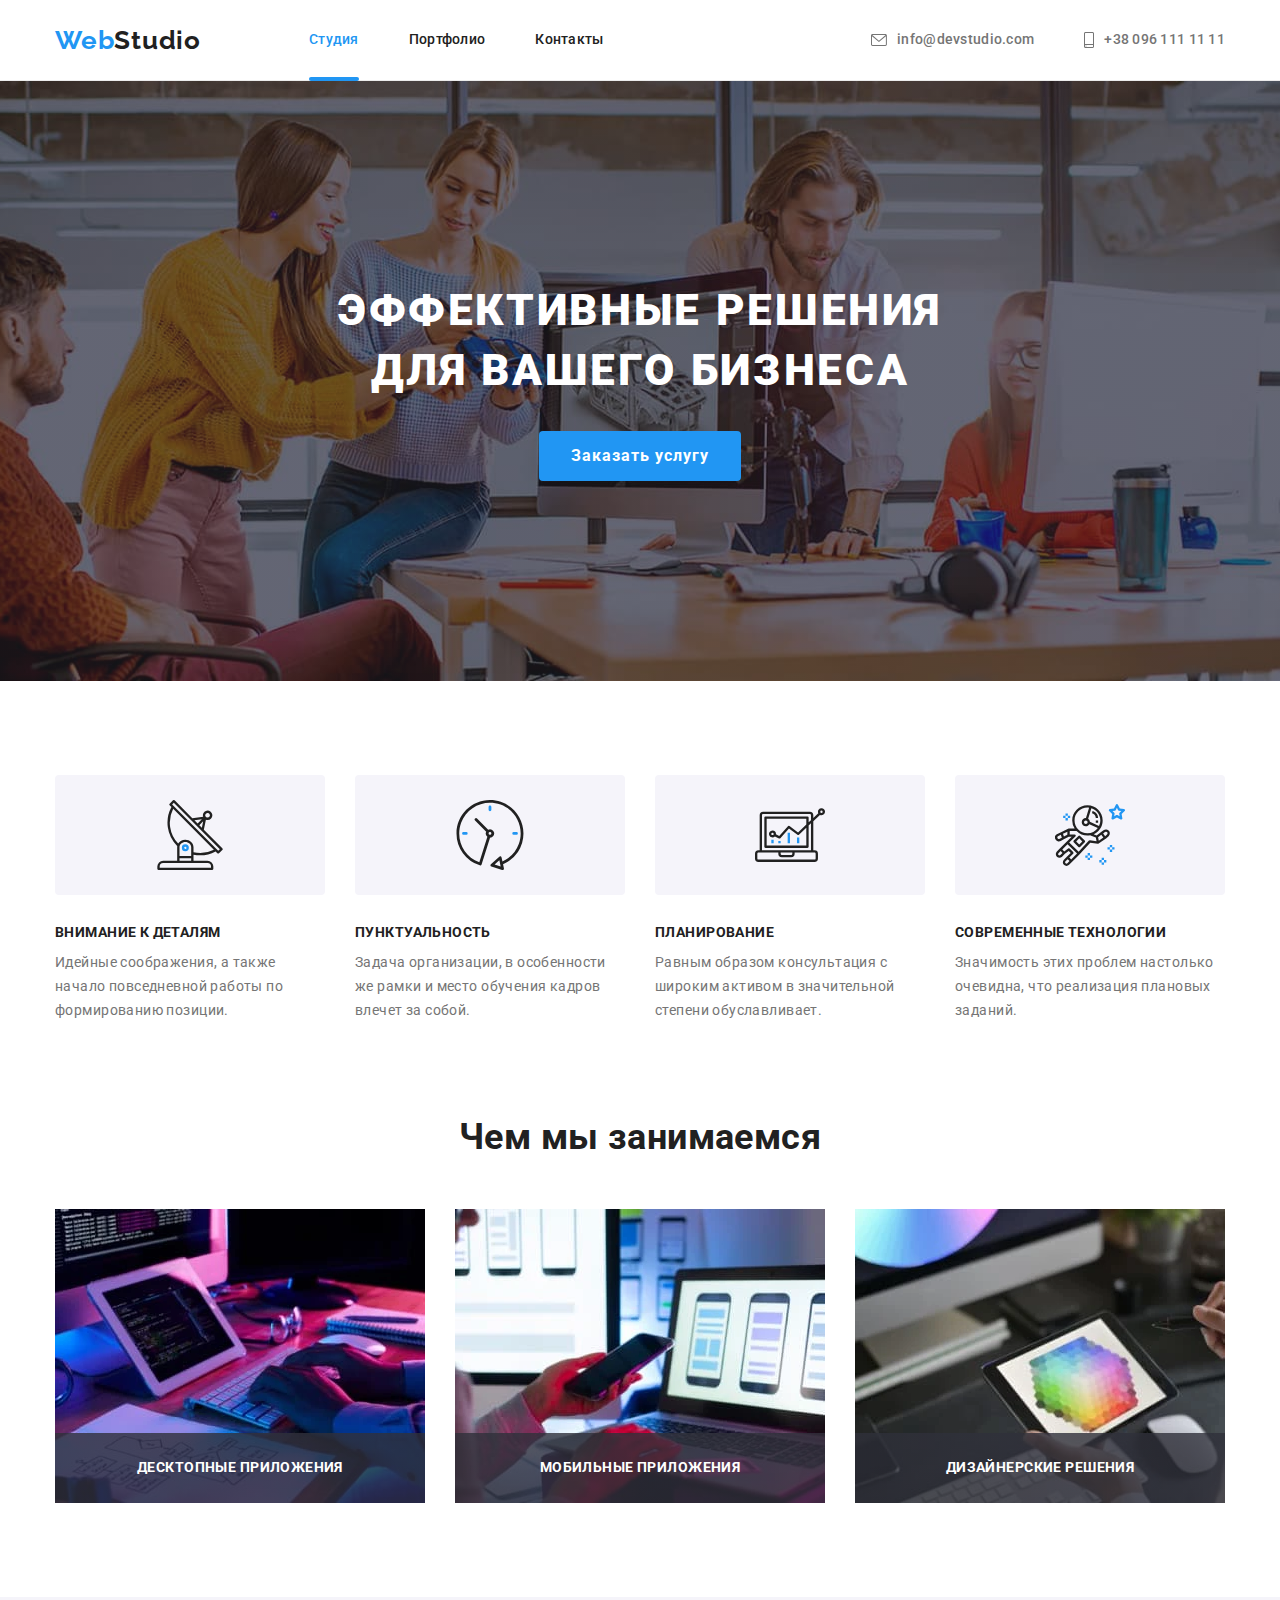
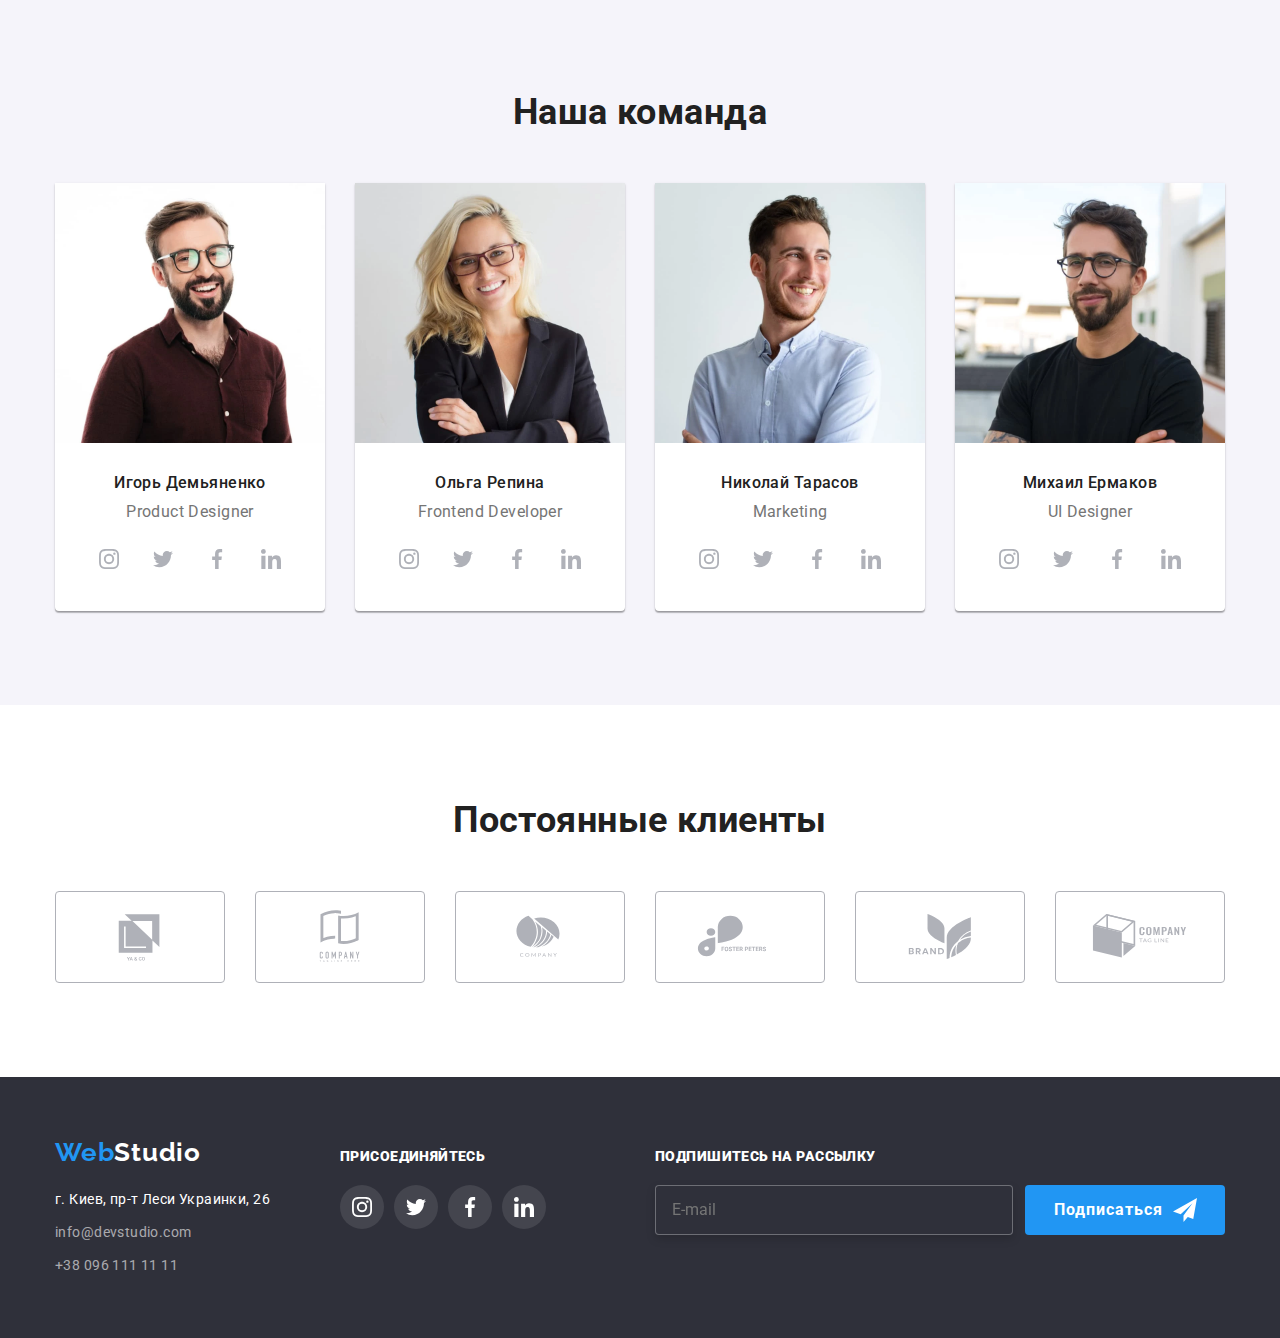
==== commit 5d27f4c1: "коміт" ====
--- a/index.html
+++ b/index.html
@@ -42,7 +42,7 @@
         </button>
         <!-- Мобільне меню -->
         <div class="mobil-menu" data-menu>
-          <ul class="list mobile-menu-nav">
+          <ul class="mobile-menu-nav list">
             <li class="mobile-menu-nav-item current">
               <a class="link mobile-nav-item current" href="./index.html"
                 >Студия</a
--- a/css/main.min.css
+++ b/css/main.min.css
@@ -1 +1 @@
-.visually-hidden{position:absolute;width:1px;height:1px;margin:-1px;border:0;padding:0;white-space:nowrap;-webkit-clip-path:inset(100%);clip-path:inset(100%);clip:rect(0 0 0 0);overflow:hidden}:root{--main-font: "Roboto";--secondary-font: "Raleway";--main-txt-cl: #757575;--accent-cl: #2196f3;--black-cl: #212121;--white-cl: #ffffff;--hero-footer-bg-cl: #2f303a;--footer-mail-tel-cl: rgba(255, 255, 255, 0.6);--second-cl-btn-main: #188ce8;--background-btn: #f5f4fa;--portfolio-cl: #eeeeee;--header-cl: #ececec;--icon-cl: #afb1b8;--footer-bcg-cl: rgba(255, 255, 255, 0.1);--color-overlay: rgba(33, 150, 243, 0.9);--form-cl: rgba(33, 33, 33, 0.2);--indent: 30px;--anim: 250ms cubic-bezier(0.4, 0, 0.2, 1)}body{font-family:"Roboto",sans-serif;font-size:14px;letter-spacing:.03em;color:var(--main-txt-cl);background-color:var(--white-cl)}h1,h2,h3,p{margin:0}img{display:block;max-width:100%;height:auto}.list{list-style:none;margin:0;padding:0}.no-scroll{overflow:hidden}.link{text-decoration:none}@media screen and (min-width: 320px)and (max-width: 767px){.nav{display:none}}.nav-link{display:block;padding-top:32px;padding-bottom:32px;font-weight:500;font-size:14px;line-height:1.14;letter-spacing:.02em;color:var(--black-cl);-webkit-transition:color var(--anim);transition:color var(--anim)}.nav-link:hover,.nav-link:focus{color:var(--accent-cl)}.nav__list-item:not(:last-child){margin-right:50px}.nav__list-item{position:relative}.current--link{position:relative;display:-webkit-box;display:-ms-flexbox;display:flex;-webkit-box-align:center;-ms-flex-align:center;align-items:center;color:var(--accent-cl)}.current--link::before{position:absolute;content:"";bottom:0;left:0;display:inline-block;width:100%;height:4px;background-color:var(--accent-cl);border-radius:2px;-webkit-transform:translateY(1px);transform:translateY(1px)}.mobile-menu-btn{background-color:rgba(0,0,0,0);border:none;width:40px;height:40px;cursor:pointer;display:-webkit-box;display:-ms-flexbox;display:flex;-webkit-box-align:center;-ms-flex-align:center;align-items:center;-webkit-box-pack:center;-ms-flex-pack:center;justify-content:center;z-index:1000}@media screen and (min-width: 768px){.mobile-menu-btn{display:none}}.mobile-menu-burger{-webkit-transition:500ms;transition:500ms}.mobile-menu-btn.is-open .mobile-menu-burger{opacity:0}.mobile-menu-btn{margin-left:auto}.mobile-menu-close{opacity:0;-webkit-transition:500ms;transition:500ms}.mobile-menu-btn.is-open .mobile-menu-close{opacity:1}.mobil-menu{position:fixed;top:0;left:0;z-index:100;-webkit-transform:translateX(100%);transform:translateX(100%);width:100%;height:100%;padding:48px 40px;display:-webkit-box;display:-ms-flexbox;display:flex;-webkit-box-orient:vertical;-webkit-box-direction:normal;-ms-flex-direction:column;flex-direction:column;background-color:var(--white-cl);-webkit-transition:-webkit-transform 500ms;transition:-webkit-transform 500ms;transition:transform 500ms;transition:transform 500ms, -webkit-transform 500ms}.mobil-menu.is-open{-webkit-transform:translateX(0);transform:translateX(0)}@media screen and (min-width: 768px){.mobil-menu{display:none}}.mobile-menu-nav{margin-bottom:auto}.mobile-nav-item{font-weight:500;font-size:40px;line-height:47px;letter-spacing:.02em;color:var(---black-cl)}.mobile-menu-nav-item:not(:last-child){margin-bottom:32px}.mobile-menu-nav-item:not(:last-child):hover,.mobile-menu-nav-item:not(:last-child):focus{fill:var(--accent-cl)}.mobile-menu-nav-item .current{color:var(--accent-cl)}.mobile-menu-contacts{margin-bottom:64px}.mobile-menu-tel-mail{font-weight:500;font-size:24px;line-height:28px;letter-spacing:.02em;color:var(--main-txt-cl)}.mobile-menu-contacts-item:not(:last-child){margin-bottom:32px}.mobile-menu-contacts-item .accent{font-size:34px;color:var(--accent-cl)}.mobile-menu-socials{display:-webkit-box;display:-ms-flexbox;display:flex;-webkit-box-align:center;-ms-flex-align:center;align-items:center;-ms-flex-wrap:wrap;flex-wrap:wrap;gap:10px}.mobile-menu-socials-link{font-weight:500;font-size:18px;line-height:1.22;letter-spacing:.02em;color:var(--accent-cl)}.mobile-menu-socials-item:not(:last-child) .mobile-menu-socials-link{padding-right:10px;border-right:1px solid var(--form-cl)}.section{padding-top:60px;padding-bottom:60px}@media screen and (min-width: 1200px){.section{padding-top:94px;padding-bottom:94px}}.card-set{display:-webkit-box;display:-ms-flexbox;display:flex;-ms-flex-wrap:wrap;flex-wrap:wrap;-webkit-box-pack:center;-ms-flex-pack:center;justify-content:center;-ms-flex-preferred-size:calc(100% - var(--indent));flex-basis:calc(100% - var(--indent))}@media screen and (min-width: 768px){.card-set{margin-left:calc(-1*var(--indent))}}@media screen and (min-width: 1200px){.card-set{margin-left:calc(-1*var(--indent))}}@media screen and (min-width: 480px){.card-set-item{-ms-flex-preferred-size:calc(100% - var(--indent));flex-basis:calc(100% - var(--indent));max-width:450px}}@media screen and (min-width: 768px){.card-set-item{-ms-flex-preferred-size:calc(50% - var(--indent));flex-basis:calc(50% - var(--indent));margin-left:var(--indent);max-width:354px}}@media screen and (min-width: 1200px){.card-set-item{-ms-flex-preferred-size:calc(33.3333333333% - var(--indent));flex-basis:calc(33.3333333333% - var(--indent));margin-left:var(--indent);max-width:370px}}.card-set-item:not(:last-child){margin-bottom:var(--indent)}.overlay-card{position:relative;overflow:hidden}.portfolio-overlay{position:absolute;display:-webkit-box;display:-ms-flexbox;display:flex;-webkit-box-align:center;-ms-flex-align:center;align-items:center;-webkit-box-pack:center;-ms-flex-pack:center;justify-content:center;background-color:var(--color-overlay);top:0;left:0;width:100%;height:100%;padding:63px 24px;-webkit-transform:translateY(100%);transform:translateY(100%);-webkit-transition:-webkit-transform var(--anim);transition:-webkit-transform var(--anim);transition:transform var(--anim);transition:transform var(--anim), -webkit-transform var(--anim);font-size:18px;letter-spacing:.03em;line-height:1.56;color:var(--white-cl);-webkit-transform:translate(101%);transform:translate(101%)}.portfolio-block:hover .portfolio-overlay,.portfolio-block:focus .portfolio-overlay{-webkit-transform:translateY(0);transform:translateY(0)}.portfolio-block{display:block;-webkit-transition:-webkit-box-shadow var(--anim);transition:-webkit-box-shadow var(--anim);transition:box-shadow var(--anim);transition:box-shadow var(--anim), -webkit-box-shadow var(--anim)}.portfolio-block:hover,.portfolio-block:focus{-webkit-box-shadow:0px 1px 1px rgba(0,0,0,.12),0px 4px 4px rgba(0,0,0,.06),1px 4px 6px rgba(0,0,0,.16);box-shadow:0px 1px 1px rgba(0,0,0,.12),0px 4px 4px rgba(0,0,0,.06),1px 4px 6px rgba(0,0,0,.16)}.text-frame{padding:20px 24px;border:1px solid var(--portfolio-cl);border-top:none}@media screen and (min-width: 768px){.cards-link-grow{display:-webkit-box;display:-ms-flexbox;display:flex;height:100%}}@media screen and (min-width: 768px){.cards-box-grow{-webkit-box-flex:1;-ms-flex-positive:1;flex-grow:1}}.container{width:100%;padding-left:15px;padding-right:15px;margin-left:auto;margin-right:auto}@media screen and (min-width: 480px){.container{max-width:480px}}@media screen and (min-width: 768px){.container{max-width:768px}}@media screen and (min-width: 1200px){.container{max-width:1200px}}.btn-modal{padding:10px 55px 10px 56px;margin-top:30px;margin-left:auto;margin-right:auto;border-radius:4px;border:none;font-family:inherit;font-weight:700;font-size:16px;line-height:1.88;display:-webkit-box;display:-ms-flexbox;display:flex;-webkit-box-align:center;-ms-flex-align:center;align-items:center;text-align:center;letter-spacing:.06em;color:var(--white-cl);background-color:var(--accent-cl);cursor:pointer;-webkit-transition:background-color var(--anim),color var(--anim);transition:background-color var(--anim),color var(--anim)}.btn-modal:hover,.btn-modal:focus{background-color:var(--second-cl-btn-main)}.btn-main{padding:10px 32px;margin-left:auto;margin-right:auto;border-radius:4px;border:none;font-family:inherit;font-weight:700;font-size:16px;line-height:1.88;display:-webkit-box;display:-ms-flexbox;display:flex;-webkit-box-align:center;-ms-flex-align:center;align-items:center;text-align:center;letter-spacing:.06em;color:var(--white-cl);background-color:var(--accent-cl);cursor:pointer;-webkit-transition:background-color var(--anim),color var(--anim);transition:background-color var(--anim),color var(--anim)}.btn-main:hover,.btn-main:focus{background-color:var(--second-cl-btn-main)}.btn-footer{width:200px;height:50px;padding-left:29px;margin-left:12px;border-radius:4px;border:none;font-family:inherit;font-weight:700;font-size:16px;line-height:1.88;display:-webkit-box;display:-ms-flexbox;display:flex;-webkit-box-align:center;-ms-flex-align:center;align-items:center;text-align:center;letter-spacing:.06em;color:var(--white-cl);background-color:var(--accent-cl);cursor:pointer;-webkit-transition:background-color var(--anim),color var(--anim);transition:background-color var(--anim),color var(--anim)}.btn-footer:hover,.btn-footer:focus{background-color:var(--second-cl-btn-main)}.button-send{fill:var(--white-cl);margin-left:10px}.btn-portfolio{padding:6px 22px;border:none;border-radius:4px;font-family:inherit;font-weight:500;font-size:16px;line-height:1.62;text-align:center;letter-spacing:.03em;color:var(--black-cl);background-color:var(--background-btn);cursor:pointer;-webkit-transition:background-color var(--anim),color var(--anim),-webkit-box-shadow var(--anim);transition:background-color var(--anim),color var(--anim),-webkit-box-shadow var(--anim);transition:background-color var(--anim),color var(--anim),box-shadow var(--anim);transition:background-color var(--anim),color var(--anim),box-shadow var(--anim),-webkit-box-shadow var(--anim)}.btn-portfolio:hover,.btn-portfolio:focus{background-color:var(--accent-cl);color:var(--white-cl);-webkit-box-shadow:0px 3px 1px rgba(0,0,0,.1),0px 1px 2px rgba(0,0,0,.08),0px 2px 2px rgba(0,0,0,.12);box-shadow:0px 3px 1px rgba(0,0,0,.1),0px 1px 2px rgba(0,0,0,.08),0px 2px 2px rgba(0,0,0,.12)}.modal-close-btn{position:absolute;top:0;right:0;background-color:var(--white-cl);border-radius:50%;border:1px solid rgba(0,0,0,.1);display:-webkit-box;display:-ms-flexbox;display:flex;-webkit-box-align:center;-ms-flex-align:center;align-items:center;-webkit-box-pack:center;-ms-flex-pack:center;justify-content:center;padding:0;width:30px;height:30px;margin:8px;cursor:pointer;-webkit-transition:fill var(--anim);transition:fill var(--anim)}.modal-close-btn:hover,.modal-close-btn:focus{fill:var(--accent-cl)}.btn-footer{width:200px;padding-left:29px;margin-left:12px;border-radius:4px;border:none;font-family:inherit;font-weight:700;font-size:16px;line-height:1.88;display:-webkit-box;display:-ms-flexbox;display:flex;-webkit-box-align:center;-ms-flex-align:center;align-items:center;text-align:center;letter-spacing:.06em;color:var(--white-cl);background-color:var(--accent-cl);cursor:pointer;-webkit-transition:background-color var(--anim),color var(--anim);transition:background-color var(--anim),color var(--anim)}.btn-footer:hover,.btn-footer:focus{background-color:var(--second-cl-btn-main)}.button-send{fill:var(--white-cl);margin-left:10px}.list-button{display:-webkit-box;display:-ms-flexbox;display:flex;-ms-flex-wrap:wrap;flex-wrap:wrap;-webkit-box-pack:start;-ms-flex-pack:start;justify-content:flex-start;margin-bottom:40px;margin-bottom:30px}@media screen and (min-width: 768px){.list-button{-webkit-box-pack:center;-ms-flex-pack:center;justify-content:center}}@media screen and (min-width: 1200px){.list-button{-webkit-box-pack:center;-ms-flex-pack:center;justify-content:center;margin-bottom:50px}}.portfolio-btn-list:not(:last-child){margin-right:8px;padding-bottom:15px}.btn-portfolio{padding:6px 22px;border:none;border-radius:4px;font-family:inherit;font-weight:500;font-size:16px;line-height:1.62;text-align:center;letter-spacing:.03em;color:var(--black-cl);background-color:var(--background-btn);cursor:pointer;-webkit-transition:background-color var(--anim),color var(--anim),-webkit-box-shadow var(--anim);transition:background-color var(--anim),color var(--anim),-webkit-box-shadow var(--anim);transition:background-color var(--anim),color var(--anim),box-shadow var(--anim);transition:background-color var(--anim),color var(--anim),box-shadow var(--anim),-webkit-box-shadow var(--anim)}.btn-portfolio:hover,.btn-portfolio:focus{background-color:var(--accent-cl);color:var(--white-cl);-webkit-box-shadow:0px 3px 1px rgba(0,0,0,.1),0px 1px 2px rgba(0,0,0,.08),0px 2px 2px rgba(0,0,0,.12);box-shadow:0px 3px 1px rgba(0,0,0,.1),0px 1px 2px rgba(0,0,0,.08),0px 2px 2px rgba(0,0,0,.12)}.main-title{margin-left:auto;margin-right:auto;font-weight:900;font-size:44px;text-align:center;line-height:1.36;letter-spacing:.06em;text-transform:uppercase;color:var(--white-cl);text-align:center;margin-top:auto;padding-bottom:30px}@media screen and (min-width: 320px)and (max-width: 1199px){.main-title{font-size:26px;line-height:1.62}}@media screen and (min-width: 1200px){.main-title{width:696px}}.section-tittle{font-weight:700;color:var(--black-cl)}.tittle-big{font-size:36px;line-height:1.17;text-align:center;margin-bottom:50px}@media screen and (min-width: 480px)and (max-width: 1199px){.tittle-big{font-size:28px;line-height:1.18;margin-bottom:30px}}.tittle-small{font-size:14px;line-height:1.14;text-transform:uppercase}.tittle-portfolio{font-weight:700;font-size:18px;line-height:2;letter-spacing:.06em;color:var(--black-cl);margin-bottom:4px}.text-portfolio{font-size:16px;line-height:1.88;color:var(--main-txt-cl)}.sign-up-text{display:inline-block;color:var(--black-cl);font-size:20px;line-height:23px;text-align:center;margin-bottom:12px}.form-field{display:-webkit-box;display:-ms-flexbox;display:flex;-webkit-box-orient:vertical;-webkit-box-direction:normal;-ms-flex-direction:column;flex-direction:column;text-align:start;font-size:12px;line-height:1.17;letter-spacing:.01em;margin-bottom:4px}.form-field-last{display:-webkit-box;display:-ms-flexbox;display:flex;-webkit-box-orient:vertical;-webkit-box-direction:normal;-ms-flex-direction:column;flex-direction:column;text-align:start;margin-bottom:4px;font-size:12px;line-height:1.17;letter-spacing:.01em}.position-icon{position:relative}.position-icon:focus-within .form-stroke,.position-icon:hover .form-stroke{border-color:var(--color-overlay)}.icon-inputs{position:absolute;top:14px;left:15px;fill:var(--black-cl);-webkit-transition:fill var(--anim);transition:fill var(--anim)}.position-icon:focus-within .icon-inputs,.position-icon:hover .icon-inputs{fill:var(--color-overlay)}.form-stroke{width:448px;height:40px;border:1px solid var(--form-cl);border-radius:4px;padding:12px 16px;padding-left:42px;margin-bottom:10px;outline:rgba(0,0,0,0);-webkit-transition:border-color var(--anim);transition:border-color var(--anim)}@media screen and (min-width: 320px)and (max-width: 1199px){.form-stroke{width:100%;height:40px}}.form-stroke-comment{width:448px;height:120px;border:1px solid var(--form-cl);border-radius:4px;padding:12px 16px;resize:none;font-size:12px;line-height:1.16;letter-spacing:.01em;margin-bottom:20px;outline:rgba(0,0,0,0);-webkit-transition:border-color var(--anim);transition:border-color var(--anim)}@media screen and (min-width: 320px)and (max-width: 1199px){.form-stroke-comment{width:100%;height:120px}}.position-icon:focus-within .form-stroke-comment,.position-icon:hover .form-stroke-comment{border-color:var(--color-overlay)}.terms-agreement{color:var(--color-overlay)}.backdrop{position:fixed;top:0;left:0;z-index:1000;width:100%;height:100%;background-color:rgba(0,0,0,.2);opacity:1;visibility:visible;pointer-events:initial;overflow-y:scroll;-webkit-transition:opacity var(--anim),visibility var(--anim);transition:opacity var(--anim),visibility var(--anim)}.is-hidden{opacity:0;visibility:hidden;pointer-events:none}.modal{position:absolute;top:50%;left:50%;-webkit-transform:translate(-50%, -50%);transform:translate(-50%, -50%);padding:40px;background-color:var(--white-cl);-webkit-box-shadow:0px 1px 3px rgba(0,0,0,.12),0px 1px 1px rgba(0,0,0,.14),0px 2px 1px rgba(0,0,0,.2);box-shadow:0px 1px 3px rgba(0,0,0,.12),0px 1px 1px rgba(0,0,0,.14),0px 2px 1px rgba(0,0,0,.2);border-radius:4px}@media screen and (min-width: 320px){.modal{-webkit-transform:translate(-50%, -50%);transform:translate(-50%, -50%)}}@media screen and (min-width: 320px)and (max-width: 479px){.modal{width:300px;height:609px}}@media screen and (min-width: 480px)and (max-width: 768px){.modal{width:450px;height:609px}}@media screen and (min-width: 1200x){.modal{width:528px;height:581px}}.modal-close-btn{position:absolute;top:0;right:0;background-color:var(--white-cl);border-radius:50%;border:1px solid rgba(0,0,0,.1);display:-webkit-box;display:-ms-flexbox;display:flex;-webkit-box-align:center;-ms-flex-align:center;align-items:center;-webkit-box-pack:center;-ms-flex-pack:center;justify-content:center;padding:0;width:30px;height:30px;margin:8px;cursor:pointer;-webkit-transition:fill var(--anim);transition:fill var(--anim)}.modal-close-btn:hover,.modal-close-btn:focus{fill:var(--accent-cl)}.header{border-bottom:1px solid var(--header-cl)}.header-container{display:-webkit-box;display:-ms-flexbox;display:flex;-webkit-box-align:center;-ms-flex-align:center;align-items:center}.header__list{display:-webkit-box;display:-ms-flexbox;display:flex;margin-left:auto}.header__list .contact-mail+.contact-telephone{margin-left:50px}@media screen and (min-width: 320px)and (max-width: 767px){.contact{display:none}}@media screen and (min-width: 768px)and (max-width: 1199px){.contact{display:-webkit-box;display:-ms-flexbox;display:flex;-ms-flex-wrap:wrap;flex-wrap:wrap;-webkit-box-pack:end;-ms-flex-pack:end;justify-content:flex-end}}.logo{font-family:var(--secondary-font),sans-serif;font-weight:700;letter-spacing:.03em;color:var(--accent-cl)}@media screen and (min-width: 320px){.logo{font-size:24px;line-height:1.17;padding-top:16px;padding-bottom:16px;padding-right:15px}}@media screen and (min-width: 768px){.logo{font-size:24px;line-height:1.17;margin-right:88px}}@media screen and (min-width: 1200px){.logo{font-size:26px;line-height:1.19;margin-right:93px}}.logo-style-black{color:var(--black-cl)}.logo-style-white{color:var(--white-cl)}.contact-list{display:-webkit-box;display:-ms-flexbox;display:flex;-webkit-box-align:center;-ms-flex-align:center;align-items:center;margin-left:auto;font-weight:500;font-size:14px;line-height:1.14;letter-spacing:.02em;color:var(--main-txt-cl);-webkit-transition:color var(--anim);transition:color var(--anim)}.contact-list:hover,.contact-list:focus{color:var(--accent-cl)}@media screen and (min-width: 480px)and (max-width: 767px){.contact-list{display:none}}@media screen and (min-width: 767px)and (max-width: 1199px){.contact-list{font-size:12px;line-height:1.67px}}.contact--icon{fill:currentColor;margin-right:10px}@media screen and (min-width: 767px)and (max-width: 1199px){.contact-mail{margin-bottom:10px}}.hero{background-color:var(--hero-footer-bg-cl);background-image:-webkit-gradient(linear, left top, right top, from(rgba(47, 48, 58, 0.4)), to(rgba(47, 48, 58, 0.4))),url(../images/hero/heroy-sm.jpg);background-image:linear-gradient(to right, rgba(47, 48, 58, 0.4), rgba(47, 48, 58, 0.4)),url(../images/hero/heroy-sm.jpg);background-repeat:no-repeat;background-position:center;background-size:cover;padding-top:200px;padding-bottom:200px;margin-left:auto;margin-right:auto}@media screen and (min-width: 320px)and (max-width: 1199px){.hero{padding-top:118px;padding-bottom:118px}}@media(min-device-pixel-ratio: 2),(-webkit-min-device-pixel-ratio: 2),(min-resolution: 192dpi),(min-resolution: 2dppx){.hero{background-image:-webkit-gradient(linear, left top, right top, from(rgba(47, 48, 58, 0.4)), to(rgba(47, 48, 58, 0.4))),url(../images/hero/heroy-sm@2x.jpg);background-image:linear-gradient(to right, rgba(47, 48, 58, 0.4), rgba(47, 48, 58, 0.4)),url(../images/hero/heroy-sm@2x.jpg)}}@media screen and (min-width: 768px){.hero{background-image:-webkit-gradient(linear, left top, right top, from(rgba(47, 48, 58, 0.4)), to(rgba(47, 48, 58, 0.4))),url(../images/hero/heroy-md.jpg);background-image:linear-gradient(to right, rgba(47, 48, 58, 0.4), rgba(47, 48, 58, 0.4)),url(../images/hero/heroy-md.jpg)}}@media screen and (min-width: 768px)and (min-device-pixel-ratio: 2),screen and (min-width: 768px)and (-webkit-min-device-pixel-ratio: 2),screen and (min-width: 768px)and (min-resolution: 192dpi),screen and (min-width: 768px)and (min-resolution: 2dppx){.hero{background-image:-webkit-gradient(linear, left top, right top, from(rgba(47, 48, 58, 0.4)), to(rgba(47, 48, 58, 0.4))),url(../images/hero/heroy-md@2x.jpg);background-image:linear-gradient(to right, rgba(47, 48, 58, 0.4), rgba(47, 48, 58, 0.4)),url(../images/hero/heroy-md@2x.jpg)}}@media screen and (min-width: 1200px){.hero{background-image:-webkit-gradient(linear, left top, right top, from(rgba(47, 48, 58, 0.4)), to(rgba(47, 48, 58, 0.4))),url(../images/hero/heroy-lg.jpg);background-image:linear-gradient(to right, rgba(47, 48, 58, 0.4), rgba(47, 48, 58, 0.4)),url(../images/hero/heroy-lg.jpg)}}@media screen and (min-width: 1200px)and (min-device-pixel-ratio: 2),screen and (min-width: 1200px)and (-webkit-min-device-pixel-ratio: 2),screen and (min-width: 1200px)and (min-resolution: 192dpi),screen and (min-width: 1200px)and (min-resolution: 2dppx){.hero{background-image:-webkit-gradient(linear, left top, right top, from(rgba(47, 48, 58, 0.4)), to(rgba(47, 48, 58, 0.4))),url(../images/hero/heroy-lg@2x.jpg);background-image:linear-gradient(to right, rgba(47, 48, 58, 0.4), rgba(47, 48, 58, 0.4)),url(../images/hero/heroy-lg@2x.jpg)}}.benefits-text{font-size:14px;line-height:1.71;margin-top:10px;color:var(--main-txt-cl)}.benefits-title{width:100%}@media screen and (min-width: 768px){.benefits-title{width:calc((100% - 60px)/2)}}@media screen and (min-width: 320px)and (max-width: 767px){.benefits-title:not(:last-child){margin-bottom:30px}}@media screen and (min-width: 320px)and (max-width: 479px){.benefits-tittle-style{text-align:center}}.benefits-list{display:-webkit-box;display:-ms-flexbox;display:flex}@media screen and (min-width: 320px)and (max-width: 1199px){.benefits-list{-ms-flex-wrap:wrap;flex-wrap:wrap;-webkit-box-pack:center;-ms-flex-pack:center;justify-content:center}}@media screen and (min-width: 768px)and (max-width: 1199px){.benefits-list{gap:30px}}@media screen and (min-width: 1200px){.about__benefits__list:not(:last-child){margin-right:30px}}.benefits-link{display:-webkit-box;display:-ms-flexbox;display:flex;-webkit-box-align:center;-ms-flex-align:center;align-items:center;-webkit-box-pack:center;-ms-flex-pack:center;justify-content:center;height:120px;background-color:var(--background-btn);border-radius:4px;margin-bottom:30px}.benefits--icon{fill:currentColor}.about{padding-bottom:94px}@media screen and (min-width: 320px)and (max-width: 1199px){.about{display:none}}.about-list{display:-webkit-box;display:-ms-flexbox;display:flex;-ms-flex-preferred-size:370px;flex-basis:370px}@media screen and (min-width: 320px)and (max-width: 767px){.about-list{-ms-flex-wrap:wrap;flex-wrap:wrap;-webkit-box-pack:center;-ms-flex-pack:center;justify-content:center}}.img__wrapper{position:relative}.about-desk{display:-webkit-box;display:-ms-flexbox;display:flex;-webkit-box-pack:center;-ms-flex-pack:center;justify-content:center;-webkit-box-align:center;-ms-flex-align:center;align-items:center;font-weight:700;color:var(--white-cl);font-size:14px;line-height:1.14;text-transform:uppercase;position:absolute;background-image:-webkit-gradient(linear, left top, right top, from(rgba(47, 48, 58, 0.8)), to(rgba(47, 48, 58, 0.8)));background-image:linear-gradient(to right, rgba(47, 48, 58, 0.8), rgba(47, 48, 58, 0.8));width:370px;height:70px;bottom:0}.team-section{background:var(--background-btn);padding-top:60px;padding-bottom:60px}@media screen and (min-width: 768px){.team-section{padding-top:60px;padding-bottom:60px}}@media screen and (min-width: 1200px){.team-section{padding-top:94px;padding-bottom:94px}}.team-list{display:-webkit-box;display:-ms-flexbox;display:flex;-ms-flex-wrap:wrap;flex-wrap:wrap;-webkit-box-pack:center;-ms-flex-pack:center;justify-content:center;gap:30px}.team-group{background-color:var(--white-cl);-webkit-box-shadow:0px 1px 3px rgba(0,0,0,.12),0px 1px 1px rgba(0,0,0,.14),0px 2px 1px rgba(0,0,0,.2);box-shadow:0px 1px 3px rgba(0,0,0,.12),0px 1px 1px rgba(0,0,0,.14),0px 2px 1px rgba(0,0,0,.2);border-radius:0px 0px 4px 4px}.team{padding-top:30px;padding-bottom:30px}.section-team{font-weight:500;font-size:16px;line-height:1.19;color:var(--black-cl);text-align:center;margin-bottom:10px}.text-team{margin-bottom:16px;font-size:16px;line-height:1.19;text-align:center}@media screen and (min-width: 480px)and (max-width: 767px){.team-item{max-width:450px}}@media screen and (min-width: 768px)and (max-width: 1199px){.team-item{max-width:354px}}@media screen and (min-width: 1200px){.team-item{max-width:270px}}.social-media{display:-webkit-box;display:-ms-flexbox;display:flex;-webkit-box-pack:center;-ms-flex-pack:center;justify-content:center}.social-media-item:not(:last-child){margin-right:10px}.social-media-link{display:-webkit-box;display:-ms-flexbox;display:flex;-webkit-box-align:center;-ms-flex-align:center;align-items:center;-webkit-box-pack:center;-ms-flex-pack:center;justify-content:center;width:44px;height:44px;color:var(--icon-cl);border-radius:50%;-webkit-transition:color var(--anim),background-color var(--anim);transition:color var(--anim),background-color var(--anim)}.social-media-link:hover,.social-media-link:focus{background-color:var(--accent-cl);color:var(--white-cl)}.social-media-icon{fill:currentColor}.regulars-list{display:-webkit-box;display:-ms-flexbox;display:flex;-webkit-box-pack:center;-ms-flex-pack:center;justify-content:center;-ms-flex-wrap:wrap;flex-wrap:wrap;gap:30px}.regulars-logo{fill:currentColor}.logo-list{color:var(--icon-cl);display:-webkit-box;display:-ms-flexbox;display:flex;width:170px;height:92px;-webkit-box-pack:center;-ms-flex-pack:center;justify-content:center;-webkit-box-align:center;-ms-flex-align:center;align-items:center;border:1px solid var(--icon-cl);border-radius:4px;-webkit-transition:color var(--anim),border-color var(--anim);transition:color var(--anim),border-color var(--anim)}.logo-list:hover,.logo-list:focus{color:var(--accent-cl);border-color:var(--accent-cl)}.portfolio{padding-top:60px;padding-bottom:60px}@media screen and (min-width: 768px){.portfolio{padding-top:60px;padding-bottom:60px}}@media screen and (min-width: 1200px){.portfolio{padding-top:94px;padding-bottom:94px}}.portfolio-block{display:block;-webkit-transition:-webkit-box-shadow var(--anim);transition:-webkit-box-shadow var(--anim);transition:box-shadow var(--anim);transition:box-shadow var(--anim), -webkit-box-shadow var(--anim);display:-webkit-box;display:-ms-flexbox;display:flex;-webkit-box-orient:vertical;-webkit-box-direction:normal;-ms-flex-direction:column;flex-direction:column;height:100%}.portfolio-block:hover,.portfolio-block:focus{-webkit-box-shadow:0px 1px 1px rgba(0,0,0,.12),0px 4px 4px rgba(0,0,0,.06),1px 4px 6px rgba(0,0,0,.16);box-shadow:0px 1px 1px rgba(0,0,0,.12),0px 4px 4px rgba(0,0,0,.06),1px 4px 6px rgba(0,0,0,.16)}.text-frame{padding:20px 24px;border:1px solid var(--portfolio-cl);border-top:none}.page-footer{background:var(--hero-footer-bg-cl);padding-top:60px;padding-bottom:60px}.footer-address{font-size:14px;line-height:1.71;letter-spacing:.03em;font-style:normal;-webkit-transition:color var(--anim);transition:color var(--anim)}.footer-address:hover,.footer-address:focus{color:var(--accent-cl)}.footer-box{display:-webkit-box;display:-ms-flexbox;display:flex;-ms-flex-wrap:wrap;flex-wrap:wrap;-webkit-box-align:baseline;-ms-flex-align:baseline;align-items:baseline;-webkit-box-pack:center;-ms-flex-pack:center;justify-content:center}@media screen and (min-width: 480px)and (max-width: 767px){.footer-box{-webkit-box-pack:center;-ms-flex-pack:center;justify-content:center;-webkit-box-orient:vertical;-webkit-box-direction:normal;-ms-flex-direction:column;flex-direction:column;-webkit-box-align:center;-ms-flex-align:center;align-items:center}}@media screen and (min-width: 320px)and (max-width: 1199px){.footer-item-adress{text-align:center}}@media screen and (min-width: 320px){.footer-item-adress{-webkit-box-align:center;-ms-flex-align:center;align-items:center}}@media screen and (max-width: 480px){.footer-item-adress{margin-bottom:60px}}@media screen and (min-width: 768px){.footer-item-adress{margin-right:165px}}@media screen and (min-width: 1200px){.footer-item-adress{margin-right:70px}}.footer-address-link{color:var(--white-cl)}.footer-address-mail-tel{color:var(--footer-mail-tel-cl)}.footer-text:not(:last-child){margin-bottom:9px}.footer-logo{margin-top:20px;margin-right:0}.footer-item-link{display:-webkit-box;display:-ms-flexbox;display:flex;-webkit-box-align:center;-ms-flex-align:center;align-items:center;-webkit-box-pack:center;-ms-flex-pack:center;justify-content:center;width:44px;height:44px;color:var(--white-cl);background-color:var(--footer-bcg-cl);border-radius:50%;-webkit-transition:background-color var(--anim);transition:background-color var(--anim)}.footer-item-link:hover,.footer-item-link:focus{background-color:var(--accent-cl)}.section-footer{font-weight:700;color:var(--white-cl);margin-bottom:20px}@media screen and (min-width: 320px)and (max-width: 1199px){.section-footer{text-align:center}}.footer-social-list{margin-right:10px}.footer-social{display:-webkit-box;display:-ms-flexbox;display:flex;-webkit-box-align:baseline;-ms-flex-align:baseline;align-items:baseline;margin-bottom:20px}@media screen and (min-width: 320px)and (max-width: 767px){.footer-logo-list{display:-webkit-box;display:-ms-flexbox;display:flex;-webkit-box-align:center;-ms-flex-align:center;align-items:center;-webkit-box-orient:vertical;-webkit-box-direction:normal;-ms-flex-direction:column;flex-direction:column}}.join-box{display:-webkit-box;display:-ms-flexbox;display:flex}.footer-button{margin-top:60px}@media screen and (min-width: 320px)and (max-width: 767px){.footer-button{width:100%;max-width:450px}}@media screen and (min-width: 1200px){.footer-button{margin-left:auto}}.footer-subscribe{width:100%;height:50px;padding-left:16px;padding-bottom:15px;padding-top:15px;font-size:16px;line-height:1.14;color:var(--white-cl);background-color:var(--hero-footer-bg-cl);border:1px solid rgba(255,255,255,.3);-webkit-filter:drop-shadow(0px 4px 4px rgba(0, 0, 0, 0.15));filter:drop-shadow(0px 4px 4px rgba(0, 0, 0, 0.15));border-radius:4px;-webkit-transition:border-color var(--anim);transition:border-color var(--anim)}@media screen and (min-width: 320px)and (max-width: 1199px){.footer-subscribe{height:50px;margin-bottom:20px}}@media screen and (min-width: 768px){.footer-subscribe{width:450px}}@media screen and (min-width: 1200px){.footer-subscribe{width:358px}}.footer-subscribe-section{display:-webkit-box;display:-ms-flexbox;display:flex;-ms-flex-wrap:wrap;flex-wrap:wrap}.footer-subscribe-section:hover .footer-subscribe,.footer-subscribe-section:focus .footer-subscribe{border-color:var(--color-overlay)}@media screen and (max-width: 768px){.footer-subscribe-section{-webkit-box-orient:vertical;-webkit-box-direction:normal;-ms-flex-direction:column;flex-direction:column;-webkit-box-align:center;-ms-flex-align:center;align-items:center}}/*# sourceMappingURL=main.min.css.map */+.visually-hidden{position:absolute;width:1px;height:1px;margin:-1px;border:0;padding:0;white-space:nowrap;-webkit-clip-path:inset(100%);clip-path:inset(100%);clip:rect(0 0 0 0);overflow:hidden}:root{--main-font: "Roboto";--secondary-font: "Raleway";--main-txt-cl: #757575;--accent-cl: #2196f3;--black-cl: #212121;--white-cl: #ffffff;--hero-footer-bg-cl: #2f303a;--footer-mail-tel-cl: rgba(255, 255, 255, 0.6);--second-cl-btn-main: #188ce8;--background-btn: #f5f4fa;--portfolio-cl: #eeeeee;--header-cl: #ececec;--icon-cl: #afb1b8;--footer-bcg-cl: rgba(255, 255, 255, 0.1);--color-overlay: rgba(33, 150, 243, 0.9);--form-cl: rgba(33, 33, 33, 0.2);--indent: 30px;--anim: 250ms cubic-bezier(0.4, 0, 0.2, 1)}body{font-family:"Roboto",sans-serif;font-size:14px;letter-spacing:.03em;color:var(--main-txt-cl);background-color:var(--white-cl)}h1,h2,h3,p{margin:0}img{display:block;max-width:100%;height:auto}.list{list-style:none;margin:0;padding:0}.no-scroll{overflow:hidden}.link{text-decoration:none}@media screen and (min-width: 320px)and (max-width: 767px){.nav{display:none}}.nav-link{display:block;padding-top:32px;padding-bottom:32px;font-weight:500;font-size:14px;line-height:1.14;letter-spacing:.02em;color:var(--black-cl);-webkit-transition:color var(--anim);transition:color var(--anim)}.nav-link:hover,.nav-link:focus{color:var(--accent-cl)}.nav__list-item:not(:last-child){margin-right:50px}.nav__list-item{position:relative}.current--link{position:relative;display:-webkit-box;display:-ms-flexbox;display:flex;-webkit-box-align:center;-ms-flex-align:center;align-items:center;color:var(--accent-cl)}.current--link::before{position:absolute;content:"";bottom:0;left:0;display:inline-block;width:100%;height:4px;background-color:var(--accent-cl);border-radius:2px;-webkit-transform:translateY(1px);transform:translateY(1px)}.mobile-menu-btn{background-color:rgba(0,0,0,0);border:none;width:40px;height:40px;cursor:pointer;display:-webkit-box;display:-ms-flexbox;display:flex;-webkit-box-align:center;-ms-flex-align:center;align-items:center;-webkit-box-pack:center;-ms-flex-pack:center;justify-content:center;z-index:1000}@media screen and (min-width: 768px){.mobile-menu-btn{display:none}}.mobile-menu-burger{-webkit-transition:500ms;transition:500ms}.mobile-menu-btn.is-open .mobile-menu-burger{opacity:0}.mobile-menu-btn{margin-left:auto}.mobile-menu-close{opacity:0;-webkit-transition:500ms;transition:500ms}.mobile-menu-btn.is-open .mobile-menu-close{opacity:1}.mobil-menu{position:fixed;top:0;left:0;z-index:100;-webkit-transform:translateX(100%);transform:translateX(100%);width:100%;height:100%;padding:48px 40px;display:-webkit-box;display:-ms-flexbox;display:flex;-webkit-box-orient:vertical;-webkit-box-direction:normal;-ms-flex-direction:column;flex-direction:column;background-color:var(--white-cl);-webkit-transition:-webkit-transform 500ms;transition:-webkit-transform 500ms;transition:transform 500ms;transition:transform 500ms, -webkit-transform 500ms}.mobil-menu.is-open{-webkit-transform:translateX(0);transform:translateX(0)}@media screen and (min-width: 768px){.mobil-menu{display:none}}.mobile-menu-nav{margin-bottom:auto}.mobile-nav-item{font-weight:500;font-size:40px;line-height:47px;letter-spacing:.02em;color:var(--black-cl)}.mobile-menu-nav-item:not(:last-child){margin-bottom:32px}.mobile-menu-nav-item:not(:last-child):hover,.mobile-menu-nav-item:not(:last-child):focus{fill:var(--accent-cl)}.mobile-menu-nav-item .current{color:var(--accent-cl)}.mobile-menu-contacts{margin-bottom:64px}.mobile-menu-tel-mail{font-weight:500;font-size:24px;line-height:28px;letter-spacing:.02em;color:var(--main-txt-cl)}.mobile-menu-contacts-item:not(:last-child){margin-bottom:32px}.mobile-menu-contacts-item .accent{font-size:34px;color:var(--accent-cl)}.mobile-menu-socials{display:-webkit-box;display:-ms-flexbox;display:flex;-webkit-box-align:center;-ms-flex-align:center;align-items:center;-ms-flex-wrap:wrap;flex-wrap:wrap;gap:10px}.mobile-menu-socials-link{font-weight:500;font-size:18px;line-height:1.22;letter-spacing:.02em;color:var(--accent-cl)}.mobile-menu-socials-item:not(:last-child) .mobile-menu-socials-link{padding-right:10px;border-right:1px solid var(--form-cl)}.section{padding-top:60px;padding-bottom:60px}@media screen and (min-width: 1200px){.section{padding-top:94px;padding-bottom:94px}}.card-set{display:-webkit-box;display:-ms-flexbox;display:flex;-ms-flex-wrap:wrap;flex-wrap:wrap;-webkit-box-pack:center;-ms-flex-pack:center;justify-content:center;-ms-flex-preferred-size:calc(100% - var(--indent));flex-basis:calc(100% - var(--indent))}@media screen and (min-width: 768px){.card-set{margin-left:calc(-1*var(--indent))}}@media screen and (min-width: 1200px){.card-set{margin-left:calc(-1*var(--indent))}}@media screen and (min-width: 480px){.card-set-item{-ms-flex-preferred-size:calc(100% - var(--indent));flex-basis:calc(100% - var(--indent));max-width:450px}}@media screen and (min-width: 768px){.card-set-item{-ms-flex-preferred-size:calc(50% - var(--indent));flex-basis:calc(50% - var(--indent));margin-left:var(--indent);max-width:354px}}@media screen and (min-width: 1200px){.card-set-item{-ms-flex-preferred-size:calc(33.3333333333% - var(--indent));flex-basis:calc(33.3333333333% - var(--indent));margin-left:var(--indent);max-width:370px}}.card-set-item:not(:last-child){margin-bottom:var(--indent)}.overlay-card{position:relative;overflow:hidden}.portfolio-overlay{position:absolute;display:-webkit-box;display:-ms-flexbox;display:flex;-webkit-box-align:center;-ms-flex-align:center;align-items:center;-webkit-box-pack:center;-ms-flex-pack:center;justify-content:center;background-color:var(--color-overlay);top:0;left:0;width:100%;height:100%;padding:63px 24px;-webkit-transform:translateY(100%);transform:translateY(100%);-webkit-transition:-webkit-transform var(--anim);transition:-webkit-transform var(--anim);transition:transform var(--anim);transition:transform var(--anim), -webkit-transform var(--anim);font-size:18px;letter-spacing:.03em;line-height:1.56;color:var(--white-cl);-webkit-transform:translate(101%);transform:translate(101%)}.portfolio-block:hover .portfolio-overlay,.portfolio-block:focus .portfolio-overlay{-webkit-transform:translateY(0);transform:translateY(0)}.portfolio-block{display:block;-webkit-transition:-webkit-box-shadow var(--anim);transition:-webkit-box-shadow var(--anim);transition:box-shadow var(--anim);transition:box-shadow var(--anim), -webkit-box-shadow var(--anim)}.portfolio-block:hover,.portfolio-block:focus{-webkit-box-shadow:0px 1px 1px rgba(0,0,0,.12),0px 4px 4px rgba(0,0,0,.06),1px 4px 6px rgba(0,0,0,.16);box-shadow:0px 1px 1px rgba(0,0,0,.12),0px 4px 4px rgba(0,0,0,.06),1px 4px 6px rgba(0,0,0,.16)}.text-frame{padding:20px 24px;border:1px solid var(--portfolio-cl);border-top:none}@media screen and (min-width: 768px){.cards-link-grow{display:-webkit-box;display:-ms-flexbox;display:flex;height:100%}}@media screen and (min-width: 768px){.cards-box-grow{-webkit-box-flex:1;-ms-flex-positive:1;flex-grow:1}}.container{width:100%;padding-left:15px;padding-right:15px;margin-left:auto;margin-right:auto}@media screen and (min-width: 480px){.container{max-width:480px}}@media screen and (min-width: 768px){.container{max-width:768px}}@media screen and (min-width: 1200px){.container{max-width:1200px}}.btn-modal{padding:10px 55px 10px 56px;margin-top:30px;margin-left:auto;margin-right:auto;border-radius:4px;border:none;font-family:inherit;font-weight:700;font-size:16px;line-height:1.88;display:-webkit-box;display:-ms-flexbox;display:flex;-webkit-box-align:center;-ms-flex-align:center;align-items:center;text-align:center;letter-spacing:.06em;color:var(--white-cl);background-color:var(--accent-cl);cursor:pointer;-webkit-transition:background-color var(--anim),color var(--anim);transition:background-color var(--anim),color var(--anim)}.btn-modal:hover,.btn-modal:focus{background-color:var(--second-cl-btn-main)}.btn-main{padding:10px 32px;margin-left:auto;margin-right:auto;border-radius:4px;border:none;font-family:inherit;font-weight:700;font-size:16px;line-height:1.88;display:-webkit-box;display:-ms-flexbox;display:flex;-webkit-box-align:center;-ms-flex-align:center;align-items:center;text-align:center;letter-spacing:.06em;color:var(--white-cl);background-color:var(--accent-cl);cursor:pointer;-webkit-transition:background-color var(--anim),color var(--anim);transition:background-color var(--anim),color var(--anim)}.btn-main:hover,.btn-main:focus{background-color:var(--second-cl-btn-main)}.btn-footer{width:200px;height:50px;padding-left:29px;margin-left:12px;border-radius:4px;border:none;font-family:inherit;font-weight:700;font-size:16px;line-height:1.88;display:-webkit-box;display:-ms-flexbox;display:flex;-webkit-box-align:center;-ms-flex-align:center;align-items:center;text-align:center;letter-spacing:.06em;color:var(--white-cl);background-color:var(--accent-cl);cursor:pointer;-webkit-transition:background-color var(--anim),color var(--anim);transition:background-color var(--anim),color var(--anim)}.btn-footer:hover,.btn-footer:focus{background-color:var(--second-cl-btn-main)}.button-send{fill:var(--white-cl);margin-left:10px}.btn-portfolio{padding:6px 22px;border:none;border-radius:4px;font-family:inherit;font-weight:500;font-size:16px;line-height:1.62;text-align:center;letter-spacing:.03em;color:var(--black-cl);background-color:var(--background-btn);cursor:pointer;-webkit-transition:background-color var(--anim),color var(--anim),-webkit-box-shadow var(--anim);transition:background-color var(--anim),color var(--anim),-webkit-box-shadow var(--anim);transition:background-color var(--anim),color var(--anim),box-shadow var(--anim);transition:background-color var(--anim),color var(--anim),box-shadow var(--anim),-webkit-box-shadow var(--anim)}.btn-portfolio:hover,.btn-portfolio:focus{background-color:var(--accent-cl);color:var(--white-cl);-webkit-box-shadow:0px 3px 1px rgba(0,0,0,.1),0px 1px 2px rgba(0,0,0,.08),0px 2px 2px rgba(0,0,0,.12);box-shadow:0px 3px 1px rgba(0,0,0,.1),0px 1px 2px rgba(0,0,0,.08),0px 2px 2px rgba(0,0,0,.12)}.modal-close-btn{position:absolute;top:0;right:0;background-color:var(--white-cl);border-radius:50%;border:1px solid rgba(0,0,0,.1);display:-webkit-box;display:-ms-flexbox;display:flex;-webkit-box-align:center;-ms-flex-align:center;align-items:center;-webkit-box-pack:center;-ms-flex-pack:center;justify-content:center;padding:0;width:30px;height:30px;margin:8px;cursor:pointer;-webkit-transition:fill var(--anim);transition:fill var(--anim)}.modal-close-btn:hover,.modal-close-btn:focus{fill:var(--accent-cl)}.btn-footer{width:200px;padding-left:29px;margin-left:12px;border-radius:4px;border:none;font-family:inherit;font-weight:700;font-size:16px;line-height:1.88;display:-webkit-box;display:-ms-flexbox;display:flex;-webkit-box-align:center;-ms-flex-align:center;align-items:center;text-align:center;letter-spacing:.06em;color:var(--white-cl);background-color:var(--accent-cl);cursor:pointer;-webkit-transition:background-color var(--anim),color var(--anim);transition:background-color var(--anim),color var(--anim)}.btn-footer:hover,.btn-footer:focus{background-color:var(--second-cl-btn-main)}.button-send{fill:var(--white-cl);margin-left:10px}.list-button{display:-webkit-box;display:-ms-flexbox;display:flex;-ms-flex-wrap:wrap;flex-wrap:wrap;-webkit-box-pack:start;-ms-flex-pack:start;justify-content:flex-start;margin-bottom:40px;margin-bottom:30px}@media screen and (min-width: 768px){.list-button{-webkit-box-pack:center;-ms-flex-pack:center;justify-content:center}}@media screen and (min-width: 1200px){.list-button{-webkit-box-pack:center;-ms-flex-pack:center;justify-content:center;margin-bottom:50px}}.portfolio-btn-list:not(:last-child){margin-right:8px;padding-bottom:15px}.btn-portfolio{padding:6px 22px;border:none;border-radius:4px;font-family:inherit;font-weight:500;font-size:16px;line-height:1.62;text-align:center;letter-spacing:.03em;color:var(--black-cl);background-color:var(--background-btn);cursor:pointer;-webkit-transition:background-color var(--anim),color var(--anim),-webkit-box-shadow var(--anim);transition:background-color var(--anim),color var(--anim),-webkit-box-shadow var(--anim);transition:background-color var(--anim),color var(--anim),box-shadow var(--anim);transition:background-color var(--anim),color var(--anim),box-shadow var(--anim),-webkit-box-shadow var(--anim)}.btn-portfolio:hover,.btn-portfolio:focus{background-color:var(--accent-cl);color:var(--white-cl);-webkit-box-shadow:0px 3px 1px rgba(0,0,0,.1),0px 1px 2px rgba(0,0,0,.08),0px 2px 2px rgba(0,0,0,.12);box-shadow:0px 3px 1px rgba(0,0,0,.1),0px 1px 2px rgba(0,0,0,.08),0px 2px 2px rgba(0,0,0,.12)}.main-title{margin-left:auto;margin-right:auto;font-weight:900;font-size:44px;text-align:center;line-height:1.36;letter-spacing:.06em;text-transform:uppercase;color:var(--white-cl);text-align:center;margin-top:auto;padding-bottom:30px}@media screen and (min-width: 320px)and (max-width: 1199px){.main-title{font-size:26px;line-height:1.62}}@media screen and (min-width: 1200px){.main-title{width:696px}}.section-tittle{font-weight:700;color:var(--black-cl)}.tittle-big{font-size:36px;line-height:1.17;text-align:center;margin-bottom:50px}@media screen and (min-width: 320px)and (max-width: 1199px){.tittle-big{font-size:28px;line-height:1.18;margin-bottom:30px}}.tittle-small{font-size:14px;line-height:1.14;text-transform:uppercase}.tittle-portfolio{font-weight:700;font-size:18px;line-height:2;letter-spacing:.06em;color:var(--black-cl);margin-bottom:4px}.text-portfolio{font-size:16px;line-height:1.88;color:var(--main-txt-cl)}.sign-up-text{display:inline-block;color:var(--black-cl);font-size:20px;line-height:23px;text-align:center;margin-bottom:12px}.form-field{display:-webkit-box;display:-ms-flexbox;display:flex;-webkit-box-orient:vertical;-webkit-box-direction:normal;-ms-flex-direction:column;flex-direction:column;text-align:start;font-size:12px;line-height:1.17;letter-spacing:.01em;margin-bottom:4px}.form-field-last{display:-webkit-box;display:-ms-flexbox;display:flex;-webkit-box-orient:vertical;-webkit-box-direction:normal;-ms-flex-direction:column;flex-direction:column;text-align:start;margin-bottom:4px;font-size:12px;line-height:1.17;letter-spacing:.01em}.position-icon{position:relative}.position-icon:focus-within .form-stroke,.position-icon:hover .form-stroke{border-color:var(--color-overlay)}.icon-inputs{position:absolute;top:14px;left:15px;fill:var(--black-cl);-webkit-transition:fill var(--anim);transition:fill var(--anim)}.position-icon:focus-within .icon-inputs,.position-icon:hover .icon-inputs{fill:var(--color-overlay)}.form-stroke{width:448px;height:40px;border:1px solid var(--form-cl);border-radius:4px;padding:12px 16px;padding-left:42px;margin-bottom:10px;outline:rgba(0,0,0,0);-webkit-transition:border-color var(--anim);transition:border-color var(--anim)}@media screen and (min-width: 320px)and (max-width: 1199px){.form-stroke{width:100%;height:40px}}.form-stroke-comment{width:448px;height:120px;border:1px solid var(--form-cl);border-radius:4px;padding:12px 16px;resize:none;font-size:12px;line-height:1.16;letter-spacing:.01em;margin-bottom:20px;outline:rgba(0,0,0,0);-webkit-transition:border-color var(--anim);transition:border-color var(--anim)}@media screen and (min-width: 320px)and (max-width: 1199px){.form-stroke-comment{width:100%;height:120px}}.position-icon:focus-within .form-stroke-comment,.position-icon:hover .form-stroke-comment{border-color:var(--color-overlay)}.terms-agreement{color:var(--color-overlay)}.backdrop{position:fixed;top:0;left:0;z-index:1000;width:100%;height:100%;background-color:rgba(0,0,0,.2);opacity:1;visibility:visible;pointer-events:initial;overflow-y:scroll;-webkit-transition:opacity var(--anim),visibility var(--anim);transition:opacity var(--anim),visibility var(--anim)}.is-hidden{opacity:0;visibility:hidden;pointer-events:none}.modal{position:absolute;top:50%;left:50%;-webkit-transform:translate(-50%, -50%);transform:translate(-50%, -50%);padding:40px;background-color:var(--white-cl);-webkit-box-shadow:0px 1px 3px rgba(0,0,0,.12),0px 1px 1px rgba(0,0,0,.14),0px 2px 1px rgba(0,0,0,.2);box-shadow:0px 1px 3px rgba(0,0,0,.12),0px 1px 1px rgba(0,0,0,.14),0px 2px 1px rgba(0,0,0,.2);border-radius:4px}@media screen and (min-width: 320px){.modal{-webkit-transform:translate(-50%, -50%);transform:translate(-50%, -50%)}}@media screen and (min-width: 320px)and (max-width: 479px){.modal{width:300px;height:609px}}@media screen and (min-width: 480px)and (max-width: 768px){.modal{width:450px;height:609px}}@media screen and (min-width: 1200x){.modal{width:528px;height:581px}}.modal-close-btn{position:absolute;top:0;right:0;background-color:var(--white-cl);border-radius:50%;border:1px solid rgba(0,0,0,.1);display:-webkit-box;display:-ms-flexbox;display:flex;-webkit-box-align:center;-ms-flex-align:center;align-items:center;-webkit-box-pack:center;-ms-flex-pack:center;justify-content:center;padding:0;width:30px;height:30px;margin:8px;cursor:pointer;-webkit-transition:fill var(--anim);transition:fill var(--anim)}.modal-close-btn:hover,.modal-close-btn:focus{fill:var(--accent-cl)}.header{border-bottom:1px solid var(--header-cl)}.header-container{display:-webkit-box;display:-ms-flexbox;display:flex;-webkit-box-align:center;-ms-flex-align:center;align-items:center}.header__list{display:-webkit-box;display:-ms-flexbox;display:flex;margin-left:auto}.header__list .contact-mail+.contact-telephone{margin-left:50px}@media screen and (min-width: 320px)and (max-width: 767px){.contact{display:none}}@media screen and (min-width: 768px)and (max-width: 1199px){.contact{display:-webkit-box;display:-ms-flexbox;display:flex;-ms-flex-wrap:wrap;flex-wrap:wrap;-webkit-box-pack:end;-ms-flex-pack:end;justify-content:flex-end}}.logo{font-family:var(--secondary-font),sans-serif;font-weight:700;letter-spacing:.03em;color:var(--accent-cl)}@media screen and (min-width: 320px){.logo{font-size:24px;line-height:1.17;padding-top:16px;padding-bottom:16px;padding-right:15px}}@media screen and (min-width: 768px){.logo{font-size:24px;line-height:1.17;margin-right:88px}}@media screen and (min-width: 1200px){.logo{font-size:26px;line-height:1.19;margin-right:93px}}.logo-style-black{color:var(--black-cl)}.logo-style-white{color:var(--white-cl)}.contact-list{display:-webkit-box;display:-ms-flexbox;display:flex;-webkit-box-align:center;-ms-flex-align:center;align-items:center;margin-left:auto;font-weight:500;font-size:14px;line-height:1.14;letter-spacing:.02em;color:var(--main-txt-cl);-webkit-transition:color var(--anim);transition:color var(--anim)}.contact-list:hover,.contact-list:focus{color:var(--accent-cl)}@media screen and (min-width: 480px)and (max-width: 767px){.contact-list{display:none}}@media screen and (min-width: 767px)and (max-width: 1199px){.contact-list{font-size:12px;line-height:1.67px}}.contact--icon{fill:currentColor;margin-right:10px}@media screen and (min-width: 767px)and (max-width: 1199px){.contact-mail{margin-bottom:10px}}.hero{max-width:1600px;background-color:var(--hero-footer-bg-cl);background-image:-webkit-gradient(linear, left top, right top, from(rgba(47, 48, 58, 0.4)), to(rgba(47, 48, 58, 0.4))),url(../images/hero/heroy-sm.jpg);background-image:linear-gradient(to right, rgba(47, 48, 58, 0.4), rgba(47, 48, 58, 0.4)),url(../images/hero/heroy-sm.jpg);background-repeat:no-repeat;background-position:center;background-size:cover;padding-top:200px;padding-bottom:200px;margin-left:auto;margin-right:auto}@media screen and (min-width: 320px)and (max-width: 1199px){.hero{padding-top:118px;padding-bottom:118px}}@media(min-device-pixel-ratio: 2),(-webkit-min-device-pixel-ratio: 2),(min-resolution: 192dpi),(min-resolution: 2dppx){.hero{background-image:-webkit-gradient(linear, left top, right top, from(rgba(47, 48, 58, 0.4)), to(rgba(47, 48, 58, 0.4))),url(../images/hero/heroy-sm@2x.jpg);background-image:linear-gradient(to right, rgba(47, 48, 58, 0.4), rgba(47, 48, 58, 0.4)),url(../images/hero/heroy-sm@2x.jpg)}}@media screen and (min-width: 768px){.hero{background-image:-webkit-gradient(linear, left top, right top, from(rgba(47, 48, 58, 0.4)), to(rgba(47, 48, 58, 0.4))),url(../images/hero/heroy-md.jpg);background-image:linear-gradient(to right, rgba(47, 48, 58, 0.4), rgba(47, 48, 58, 0.4)),url(../images/hero/heroy-md.jpg)}}@media screen and (min-width: 768px)and (min-device-pixel-ratio: 2),screen and (min-width: 768px)and (-webkit-min-device-pixel-ratio: 2),screen and (min-width: 768px)and (min-resolution: 192dpi),screen and (min-width: 768px)and (min-resolution: 2dppx){.hero{background-image:-webkit-gradient(linear, left top, right top, from(rgba(47, 48, 58, 0.4)), to(rgba(47, 48, 58, 0.4))),url(../images/hero/heroy-md@2x.jpg);background-image:linear-gradient(to right, rgba(47, 48, 58, 0.4), rgba(47, 48, 58, 0.4)),url(../images/hero/heroy-md@2x.jpg)}}@media screen and (min-width: 1200px){.hero{background-image:-webkit-gradient(linear, left top, right top, from(rgba(47, 48, 58, 0.4)), to(rgba(47, 48, 58, 0.4))),url(../images/hero/heroy-lg.jpg);background-image:linear-gradient(to right, rgba(47, 48, 58, 0.4), rgba(47, 48, 58, 0.4)),url(../images/hero/heroy-lg.jpg)}}@media screen and (min-width: 1200px)and (min-device-pixel-ratio: 2),screen and (min-width: 1200px)and (-webkit-min-device-pixel-ratio: 2),screen and (min-width: 1200px)and (min-resolution: 192dpi),screen and (min-width: 1200px)and (min-resolution: 2dppx){.hero{background-image:-webkit-gradient(linear, left top, right top, from(rgba(47, 48, 58, 0.4)), to(rgba(47, 48, 58, 0.4))),url(../images/hero/heroy-lg@2x.jpg);background-image:linear-gradient(to right, rgba(47, 48, 58, 0.4), rgba(47, 48, 58, 0.4)),url(../images/hero/heroy-lg@2x.jpg)}}.benefits-text{font-size:14px;line-height:1.71;margin-top:10px;color:var(--main-txt-cl)}.benefits-title{width:100%}@media screen and (min-width: 768px){.benefits-title{width:calc((100% - 60px)/2)}}@media screen and (min-width: 320px)and (max-width: 767px){.benefits-title:not(:last-child){margin-bottom:30px}}@media screen and (min-width: 320px)and (max-width: 767px){.benefits-tittle-style{text-align:center}}.benefits-list{display:-webkit-box;display:-ms-flexbox;display:flex}@media screen and (min-width: 320px)and (max-width: 1199px){.benefits-list{-ms-flex-wrap:wrap;flex-wrap:wrap;-webkit-box-pack:center;-ms-flex-pack:center;justify-content:center}}@media screen and (min-width: 768px)and (max-width: 1199px){.benefits-list{gap:30px}}@media screen and (min-width: 1200px){.about__benefits__list:not(:last-child){margin-right:30px}}.benefits-link{display:-webkit-box;display:-ms-flexbox;display:flex;-webkit-box-align:center;-ms-flex-align:center;align-items:center;-webkit-box-pack:center;-ms-flex-pack:center;justify-content:center;height:120px;background-color:var(--background-btn);border-radius:4px;margin-bottom:30px}.benefits--icon{fill:currentColor}.about{padding-bottom:94px}@media screen and (min-width: 320px)and (max-width: 1199px){.about{display:none}}.about-list{display:-webkit-box;display:-ms-flexbox;display:flex;-ms-flex-preferred-size:370px;flex-basis:370px}@media screen and (min-width: 320px)and (max-width: 767px){.about-list{-ms-flex-wrap:wrap;flex-wrap:wrap;-webkit-box-pack:center;-ms-flex-pack:center;justify-content:center}}.img__wrapper{position:relative}.about-desk{display:-webkit-box;display:-ms-flexbox;display:flex;-webkit-box-pack:center;-ms-flex-pack:center;justify-content:center;-webkit-box-align:center;-ms-flex-align:center;align-items:center;font-weight:700;color:var(--white-cl);font-size:14px;line-height:1.14;text-transform:uppercase;position:absolute;background-image:-webkit-gradient(linear, left top, right top, from(rgba(47, 48, 58, 0.8)), to(rgba(47, 48, 58, 0.8)));background-image:linear-gradient(to right, rgba(47, 48, 58, 0.8), rgba(47, 48, 58, 0.8));width:370px;height:70px;bottom:0}.team-section{background:var(--background-btn);padding-top:60px;padding-bottom:60px}@media screen and (min-width: 768px){.team-section{padding-top:60px;padding-bottom:60px}}@media screen and (min-width: 1200px){.team-section{padding-top:94px;padding-bottom:94px}}.team-list{display:-webkit-box;display:-ms-flexbox;display:flex;-ms-flex-wrap:wrap;flex-wrap:wrap;-webkit-box-pack:center;-ms-flex-pack:center;justify-content:center;gap:30px}.team-group{background-color:var(--white-cl);-webkit-box-shadow:0px 1px 3px rgba(0,0,0,.12),0px 1px 1px rgba(0,0,0,.14),0px 2px 1px rgba(0,0,0,.2);box-shadow:0px 1px 3px rgba(0,0,0,.12),0px 1px 1px rgba(0,0,0,.14),0px 2px 1px rgba(0,0,0,.2);border-radius:0px 0px 4px 4px}.team{padding-top:30px;padding-bottom:30px}.section-team{font-weight:500;font-size:16px;line-height:1.19;color:var(--black-cl);text-align:center;margin-bottom:10px}.text-team{margin-bottom:16px;font-size:16px;line-height:1.19;text-align:center}@media screen and (min-width: 480px)and (max-width: 767px){.team-item{max-width:450px}}@media screen and (min-width: 768px)and (max-width: 1199px){.team-item{max-width:354px}}@media screen and (min-width: 1200px){.team-item{max-width:270px}}.social-media{display:-webkit-box;display:-ms-flexbox;display:flex;-webkit-box-pack:center;-ms-flex-pack:center;justify-content:center}.social-media-item:not(:last-child){margin-right:10px}.social-media-link{display:-webkit-box;display:-ms-flexbox;display:flex;-webkit-box-align:center;-ms-flex-align:center;align-items:center;-webkit-box-pack:center;-ms-flex-pack:center;justify-content:center;width:44px;height:44px;color:var(--icon-cl);border-radius:50%;-webkit-transition:color var(--anim),background-color var(--anim);transition:color var(--anim),background-color var(--anim)}.social-media-link:hover,.social-media-link:focus{background-color:var(--accent-cl);color:var(--white-cl)}.social-media-icon{fill:currentColor}.regulars-list{display:-webkit-box;display:-ms-flexbox;display:flex;-webkit-box-pack:center;-ms-flex-pack:center;justify-content:center;-ms-flex-wrap:wrap;flex-wrap:wrap;gap:30px}.regulars-logo{fill:currentColor}.logo-list{color:var(--icon-cl);display:-webkit-box;display:-ms-flexbox;display:flex;width:170px;height:92px;-webkit-box-pack:center;-ms-flex-pack:center;justify-content:center;-webkit-box-align:center;-ms-flex-align:center;align-items:center;border:1px solid var(--icon-cl);border-radius:4px;-webkit-transition:color var(--anim),border-color var(--anim);transition:color var(--anim),border-color var(--anim)}.logo-list:hover,.logo-list:focus{color:var(--accent-cl);border-color:var(--accent-cl)}.portfolio{padding-top:60px;padding-bottom:60px}@media screen and (min-width: 768px){.portfolio{padding-top:60px;padding-bottom:60px}}@media screen and (min-width: 1200px){.portfolio{padding-top:94px;padding-bottom:94px}}.portfolio-block{display:block;-webkit-transition:-webkit-box-shadow var(--anim);transition:-webkit-box-shadow var(--anim);transition:box-shadow var(--anim);transition:box-shadow var(--anim), -webkit-box-shadow var(--anim);display:-webkit-box;display:-ms-flexbox;display:flex;-webkit-box-orient:vertical;-webkit-box-direction:normal;-ms-flex-direction:column;flex-direction:column;height:100%}.portfolio-block:hover,.portfolio-block:focus{-webkit-box-shadow:0px 1px 1px rgba(0,0,0,.12),0px 4px 4px rgba(0,0,0,.06),1px 4px 6px rgba(0,0,0,.16);box-shadow:0px 1px 1px rgba(0,0,0,.12),0px 4px 4px rgba(0,0,0,.06),1px 4px 6px rgba(0,0,0,.16)}.text-frame{padding:20px 24px;border:1px solid var(--portfolio-cl);border-top:none}.page-footer{background:var(--hero-footer-bg-cl);padding-top:60px;padding-bottom:60px}.footer-address{font-size:14px;line-height:1.71;letter-spacing:.03em;font-style:normal;-webkit-transition:color var(--anim);transition:color var(--anim)}.footer-address:hover,.footer-address:focus{color:var(--accent-cl)}.footer-box{display:-webkit-box;display:-ms-flexbox;display:flex;-ms-flex-wrap:wrap;flex-wrap:wrap;-webkit-box-align:baseline;-ms-flex-align:baseline;align-items:baseline;-webkit-box-pack:center;-ms-flex-pack:center;justify-content:center}@media screen and (min-width: 480px)and (max-width: 767px){.footer-box{-webkit-box-pack:center;-ms-flex-pack:center;justify-content:center;-webkit-box-orient:vertical;-webkit-box-direction:normal;-ms-flex-direction:column;flex-direction:column;-webkit-box-align:center;-ms-flex-align:center;align-items:center}}@media screen and (min-width: 320px)and (max-width: 1199px){.footer-item-adress{text-align:center}}@media screen and (min-width: 320px){.footer-item-adress{-webkit-box-align:center;-ms-flex-align:center;align-items:center}}@media screen and (min-width: 320px)and (max-width: 767px){.footer-item-adress{margin-bottom:60px}}@media screen and (min-width: 768px){.footer-item-adress{margin-right:165px}}@media screen and (min-width: 1200px){.footer-item-adress{margin-right:70px}}.footer-address-link{color:var(--white-cl)}.footer-address-mail-tel{color:var(--footer-mail-tel-cl)}.footer-text:not(:last-child){margin-bottom:9px}.footer-logo{margin-top:20px;margin-right:0}.footer-item-link{display:-webkit-box;display:-ms-flexbox;display:flex;-webkit-box-align:center;-ms-flex-align:center;align-items:center;-webkit-box-pack:center;-ms-flex-pack:center;justify-content:center;width:44px;height:44px;color:var(--white-cl);background-color:var(--footer-bcg-cl);border-radius:50%;-webkit-transition:background-color var(--anim);transition:background-color var(--anim)}.footer-item-link:hover,.footer-item-link:focus{background-color:var(--accent-cl)}.section-footer{font-weight:700;color:var(--white-cl);margin-bottom:20px}@media screen and (min-width: 320px)and (max-width: 1199px){.section-footer{text-align:center}}.footer-social-list{margin-right:10px}.footer-social{display:-webkit-box;display:-ms-flexbox;display:flex;-webkit-box-align:baseline;-ms-flex-align:baseline;align-items:baseline;margin-bottom:20px}@media screen and (min-width: 320px)and (max-width: 767px){.footer-logo-list{display:-webkit-box;display:-ms-flexbox;display:flex;-webkit-box-align:center;-ms-flex-align:center;align-items:center;-webkit-box-orient:vertical;-webkit-box-direction:normal;-ms-flex-direction:column;flex-direction:column}}.join-box{display:-webkit-box;display:-ms-flexbox;display:flex}@media screen and (min-width: 320px)and (max-width: 1199px){.footer-button{margin-top:60px}}@media screen and (min-width: 320px)and (max-width: 767px){.footer-button{width:100%;max-width:450px}}@media screen and (min-width: 1200px){.footer-button{margin-left:auto}}.footer-subscribe{width:100%;height:50px;padding-left:16px;padding-bottom:15px;padding-top:15px;font-size:16px;line-height:1.14;color:var(--white-cl);background-color:var(--hero-footer-bg-cl);border:1px solid rgba(255,255,255,.3);-webkit-filter:drop-shadow(0px 4px 4px rgba(0, 0, 0, 0.15));filter:drop-shadow(0px 4px 4px rgba(0, 0, 0, 0.15));border-radius:4px;-webkit-transition:border-color var(--anim);transition:border-color var(--anim)}@media screen and (min-width: 320px)and (max-width: 1199px){.footer-subscribe{height:50px;margin-bottom:20px}}@media screen and (min-width: 768px){.footer-subscribe{width:450px}}@media screen and (min-width: 1200px){.footer-subscribe{width:358px}}.footer-subscribe-section{display:-webkit-box;display:-ms-flexbox;display:flex;-ms-flex-wrap:wrap;flex-wrap:wrap}.footer-subscribe-section:hover .footer-subscribe,.footer-subscribe-section:focus .footer-subscribe{border-color:var(--color-overlay)}@media screen and (max-width: 768px){.footer-subscribe-section{-webkit-box-orient:vertical;-webkit-box-direction:normal;-ms-flex-direction:column;flex-direction:column;-webkit-box-align:center;-ms-flex-align:center;align-items:center}}/*# sourceMappingURL=main.min.css.map */